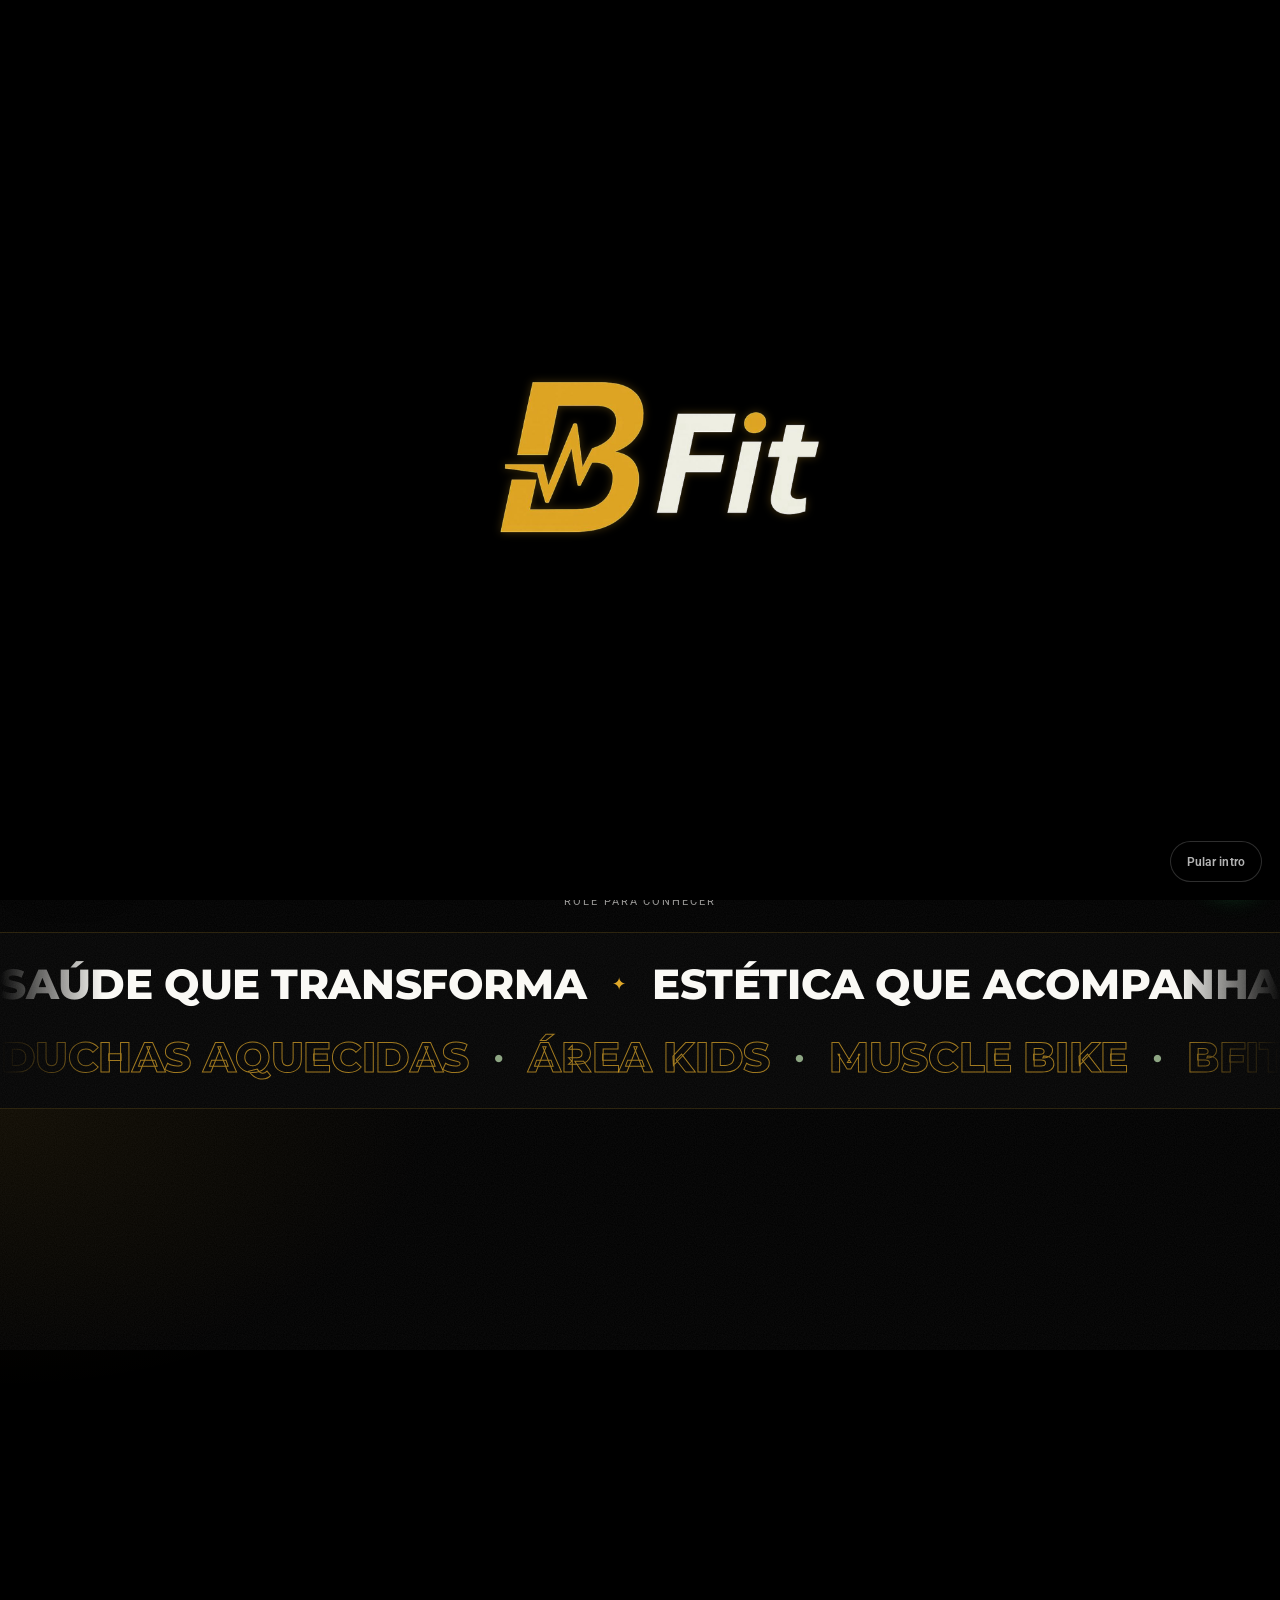
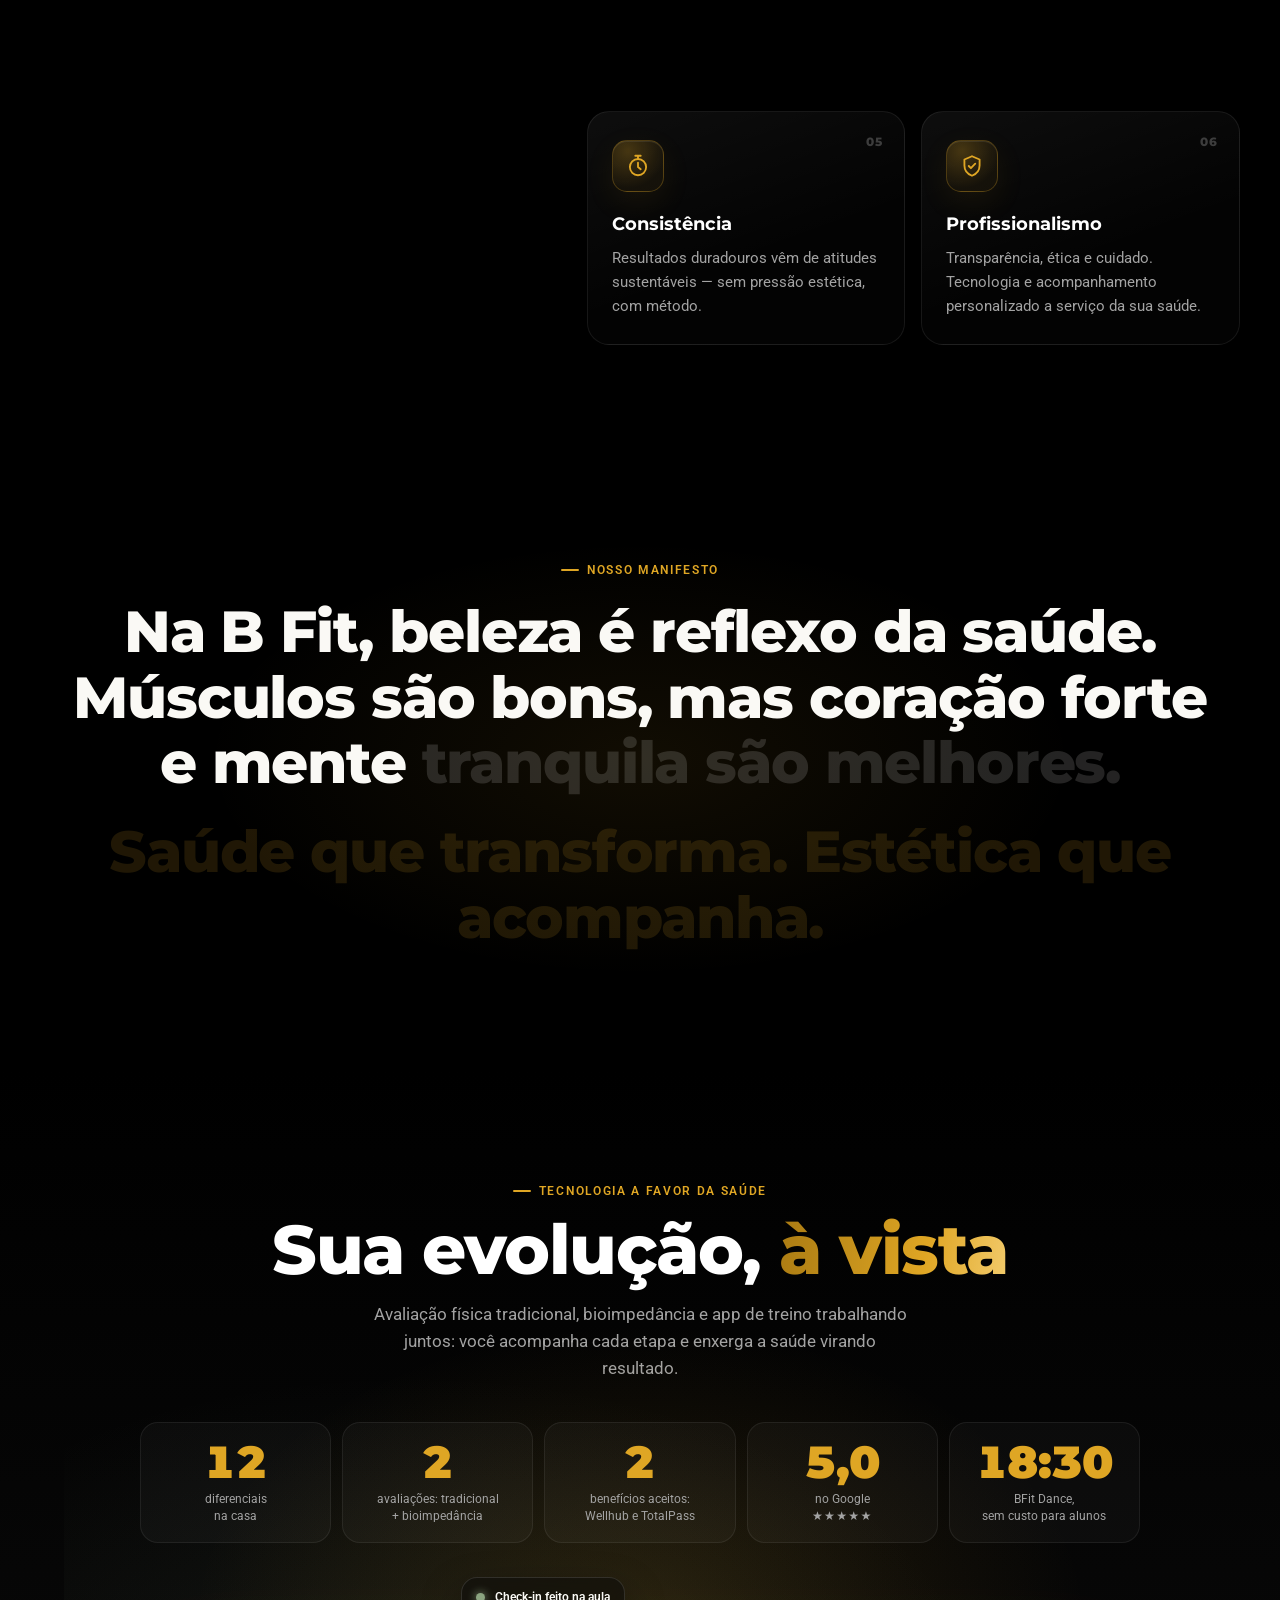
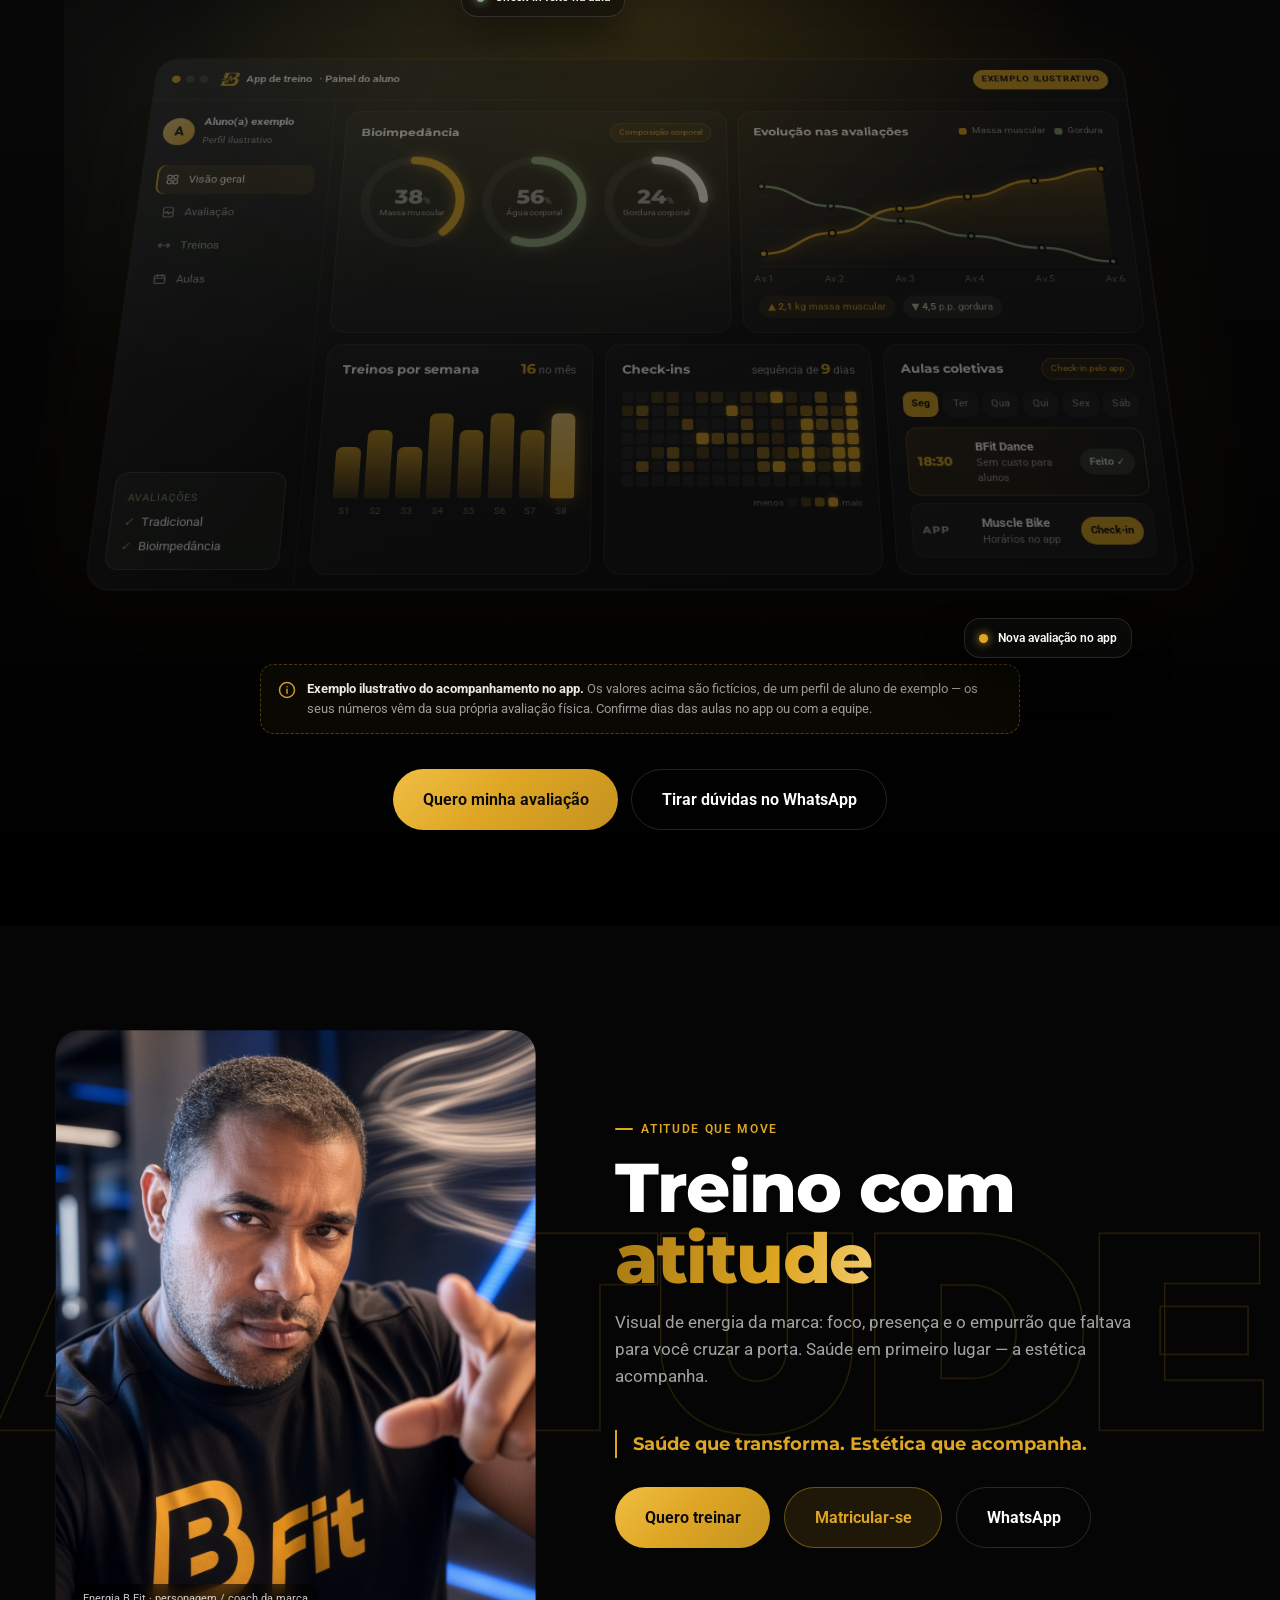
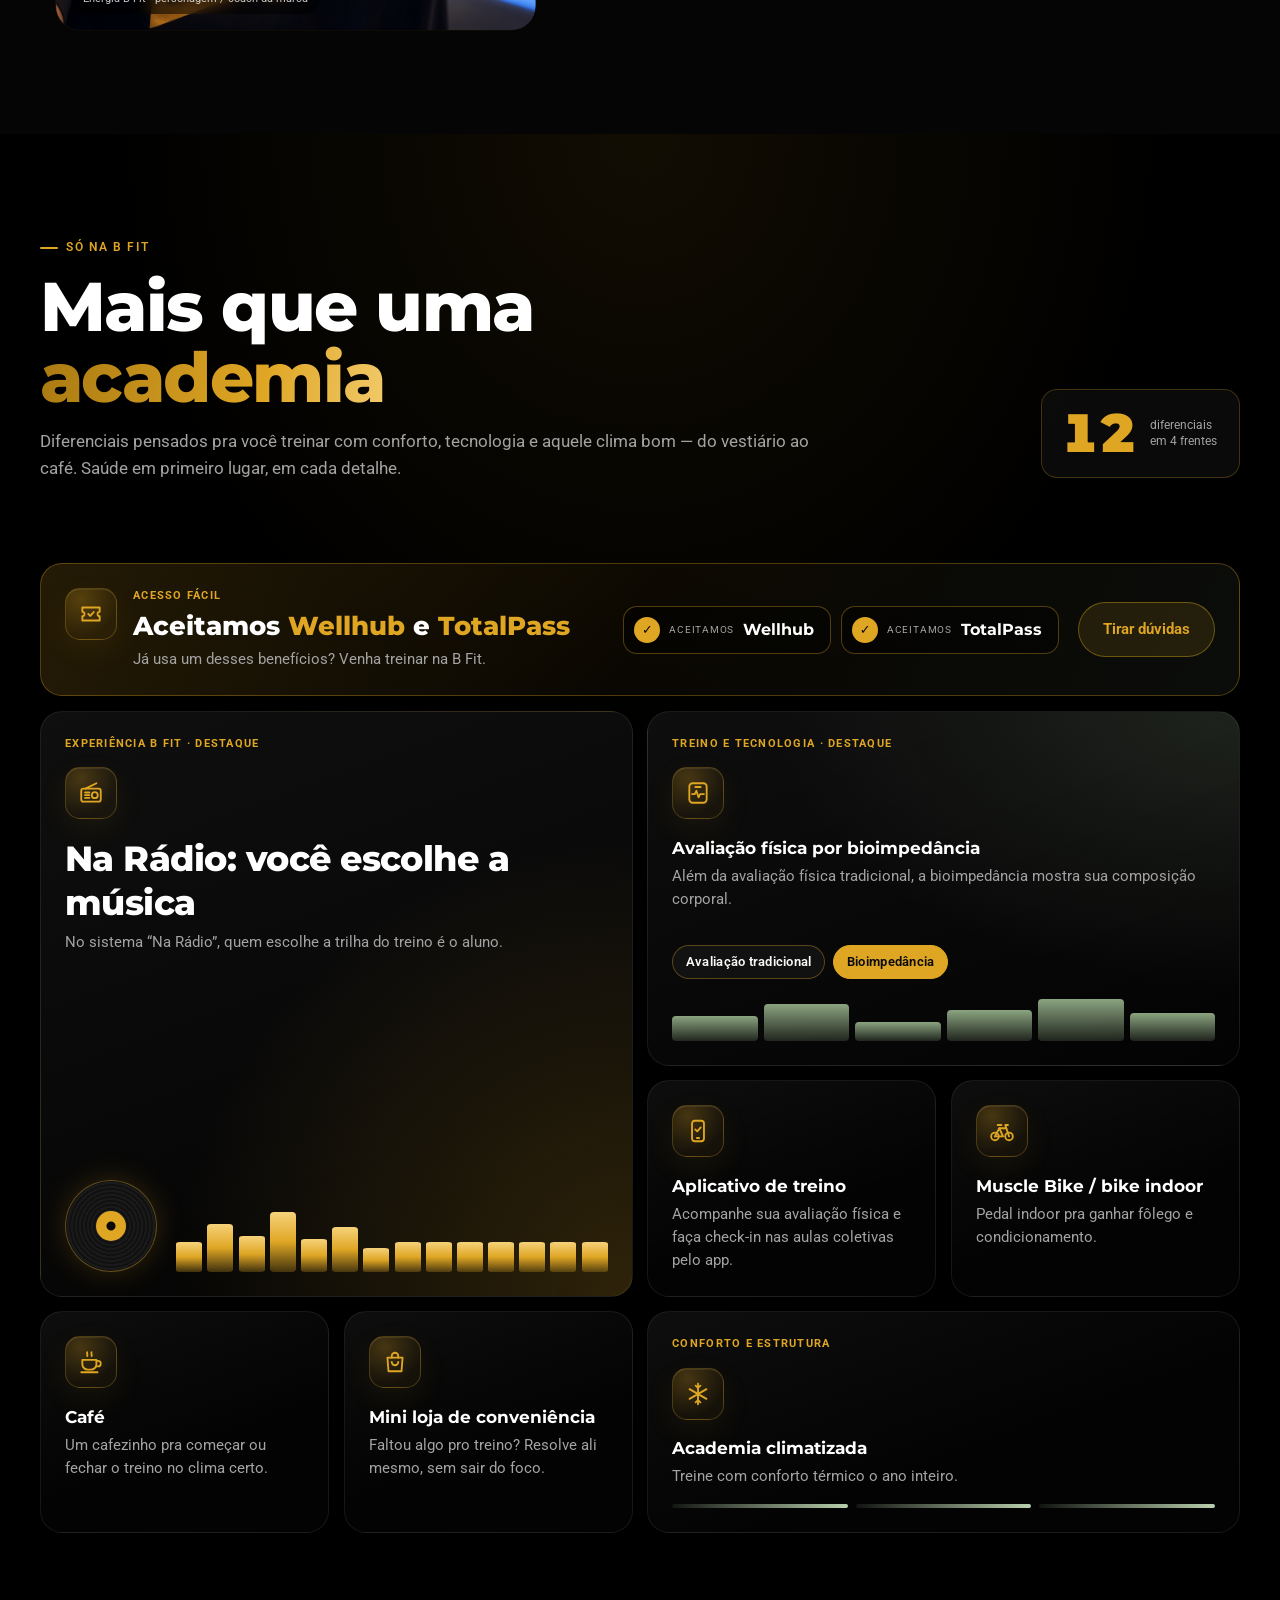
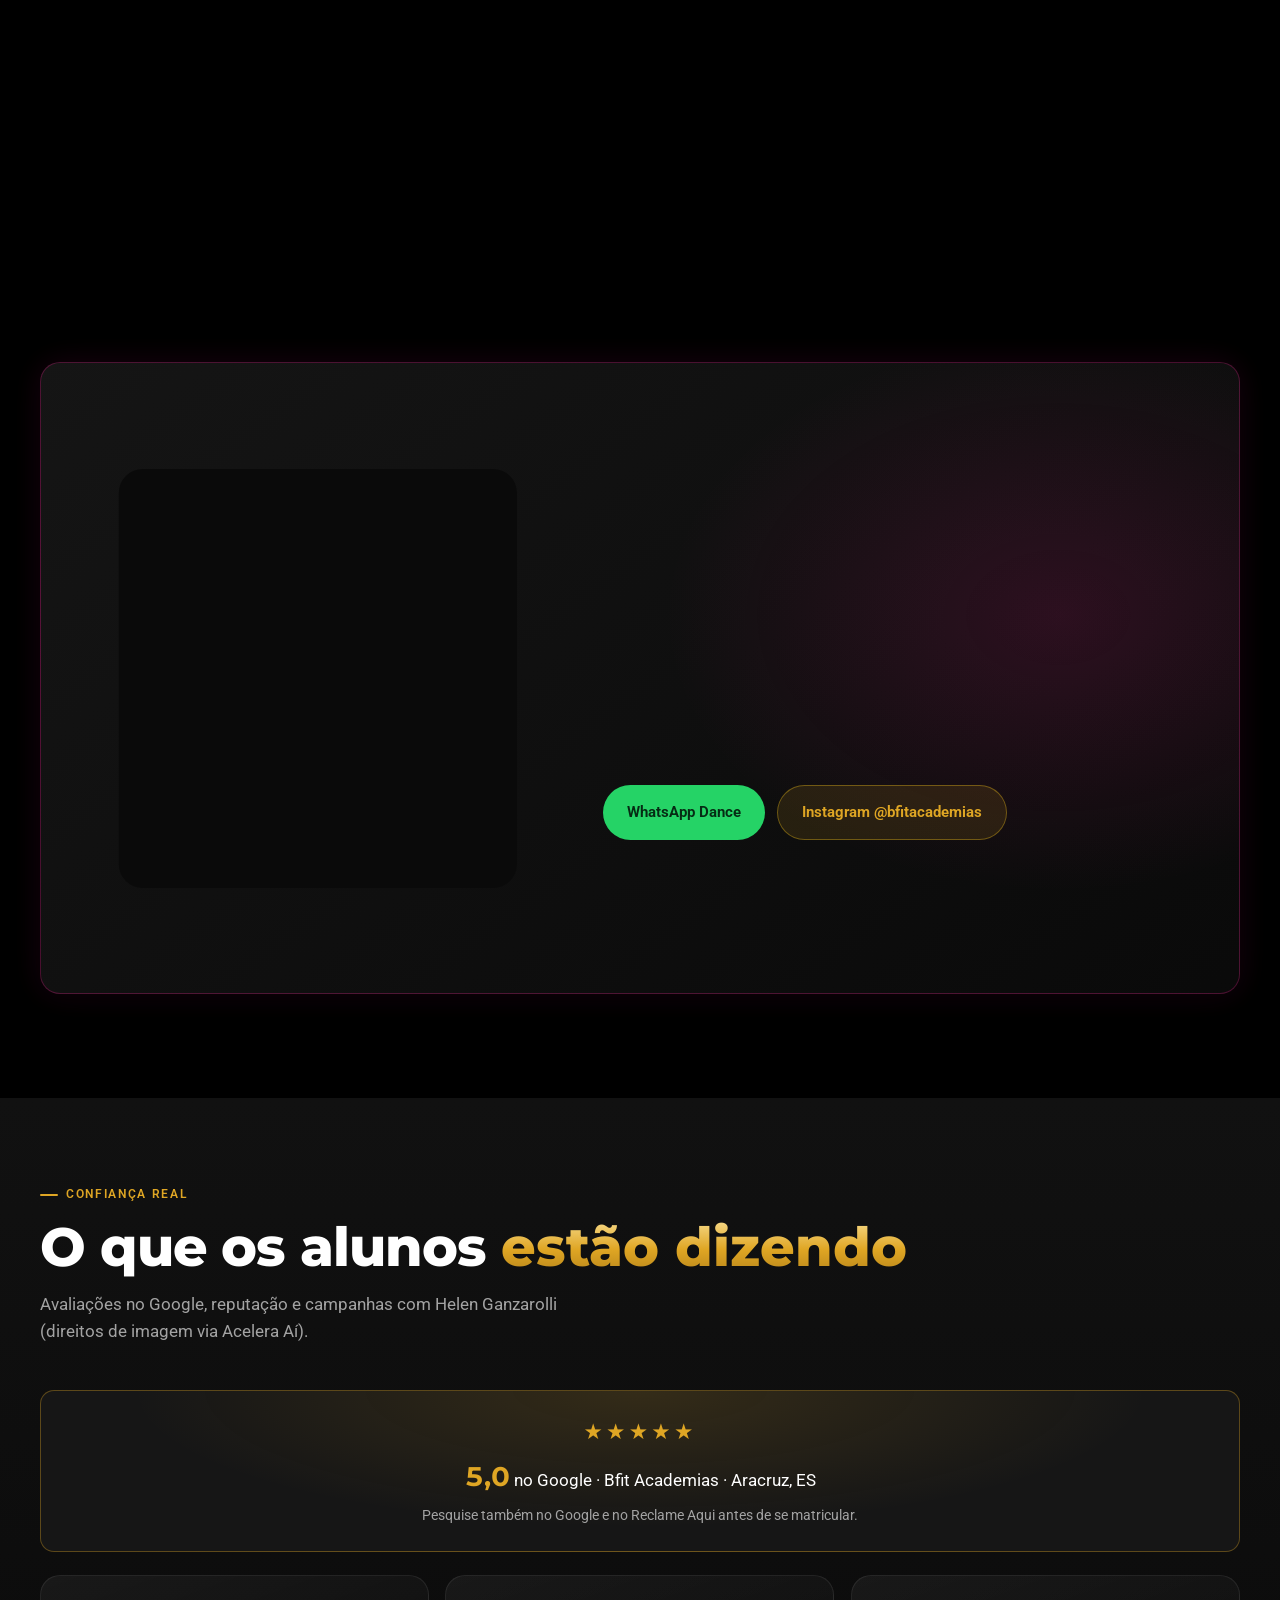
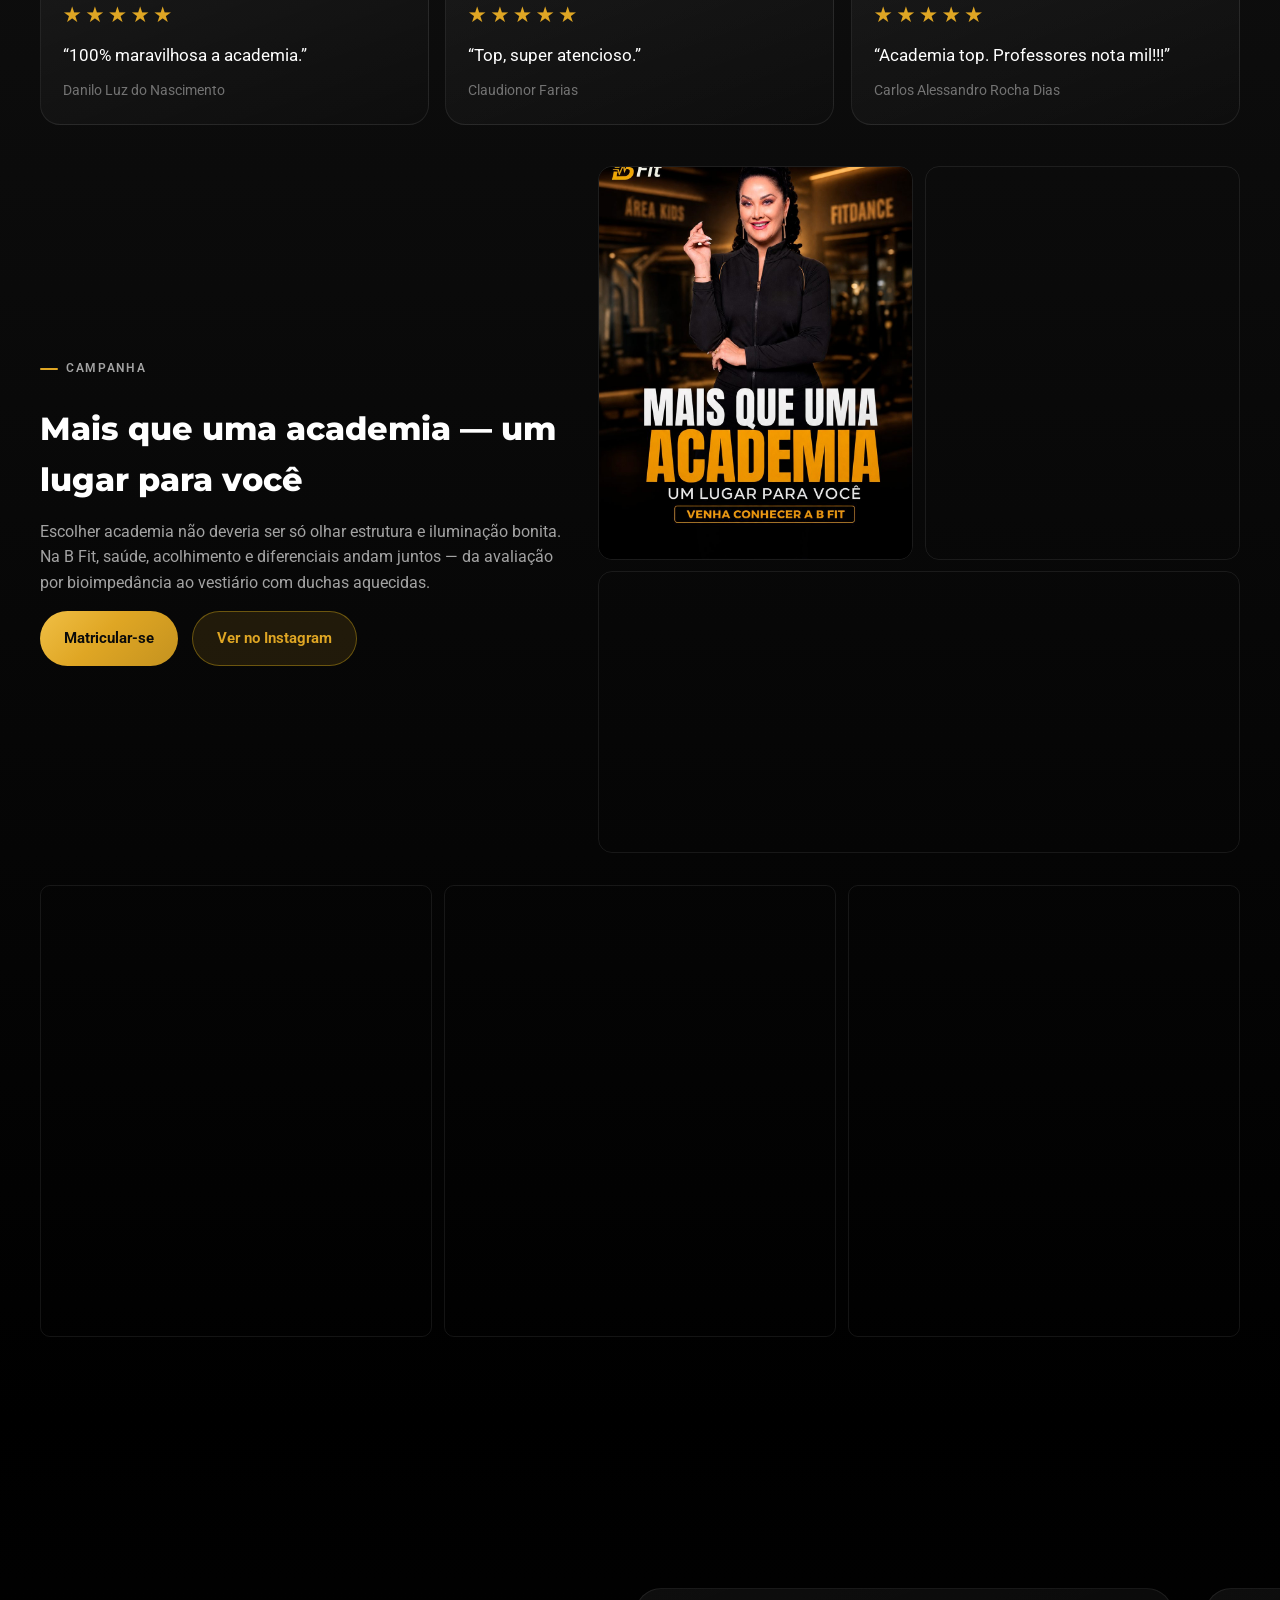
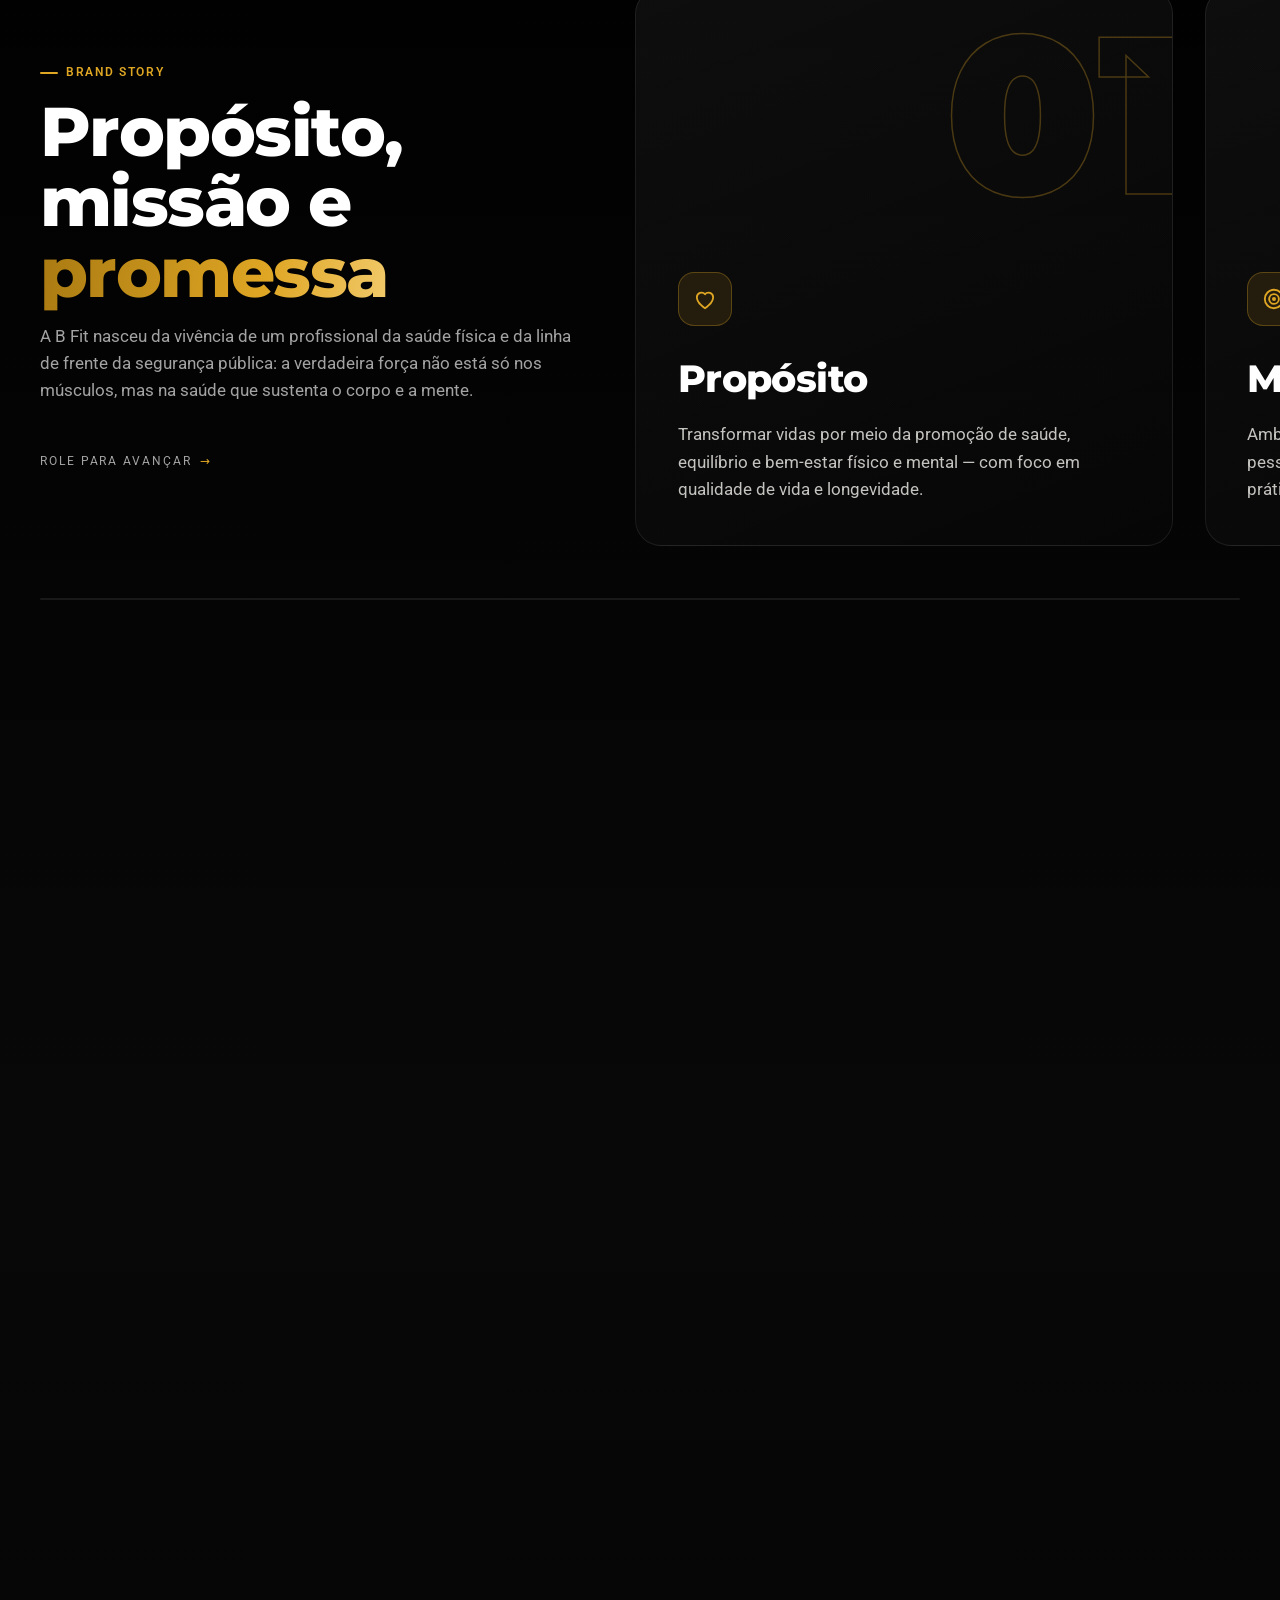
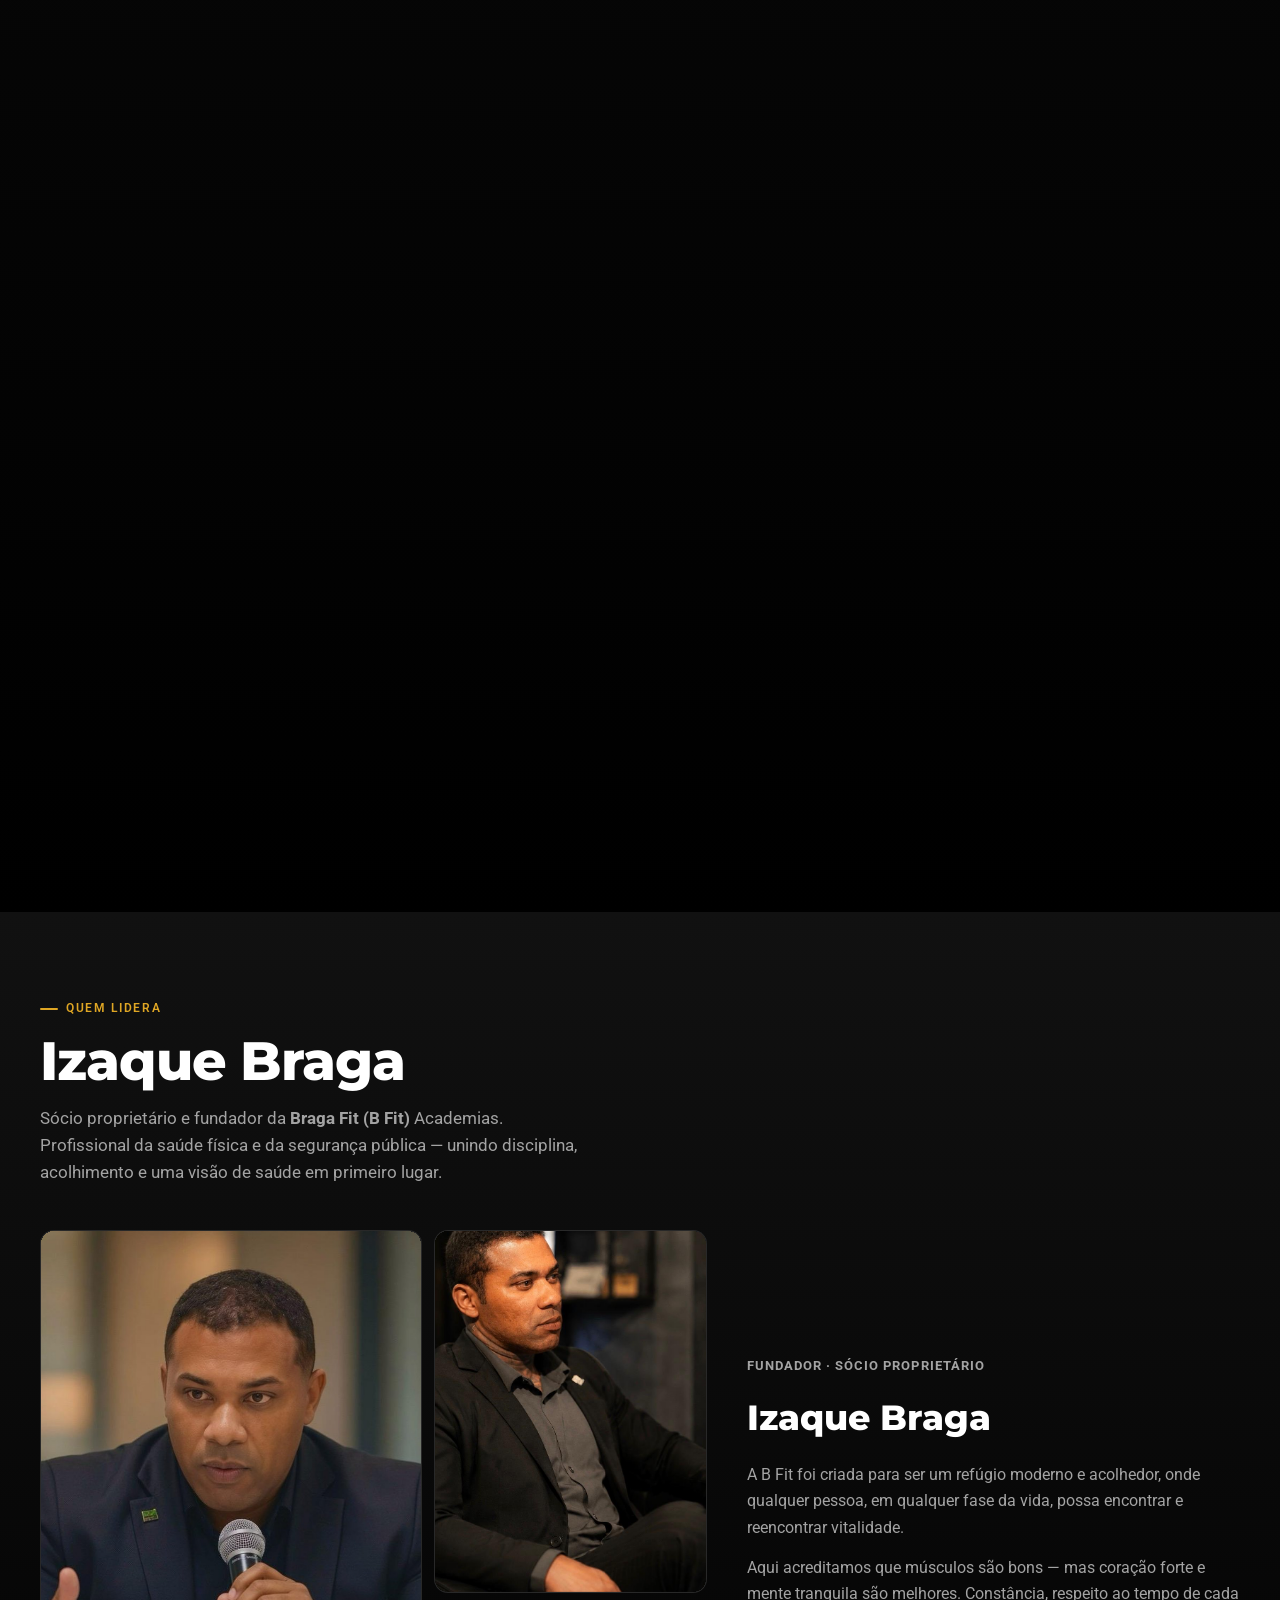
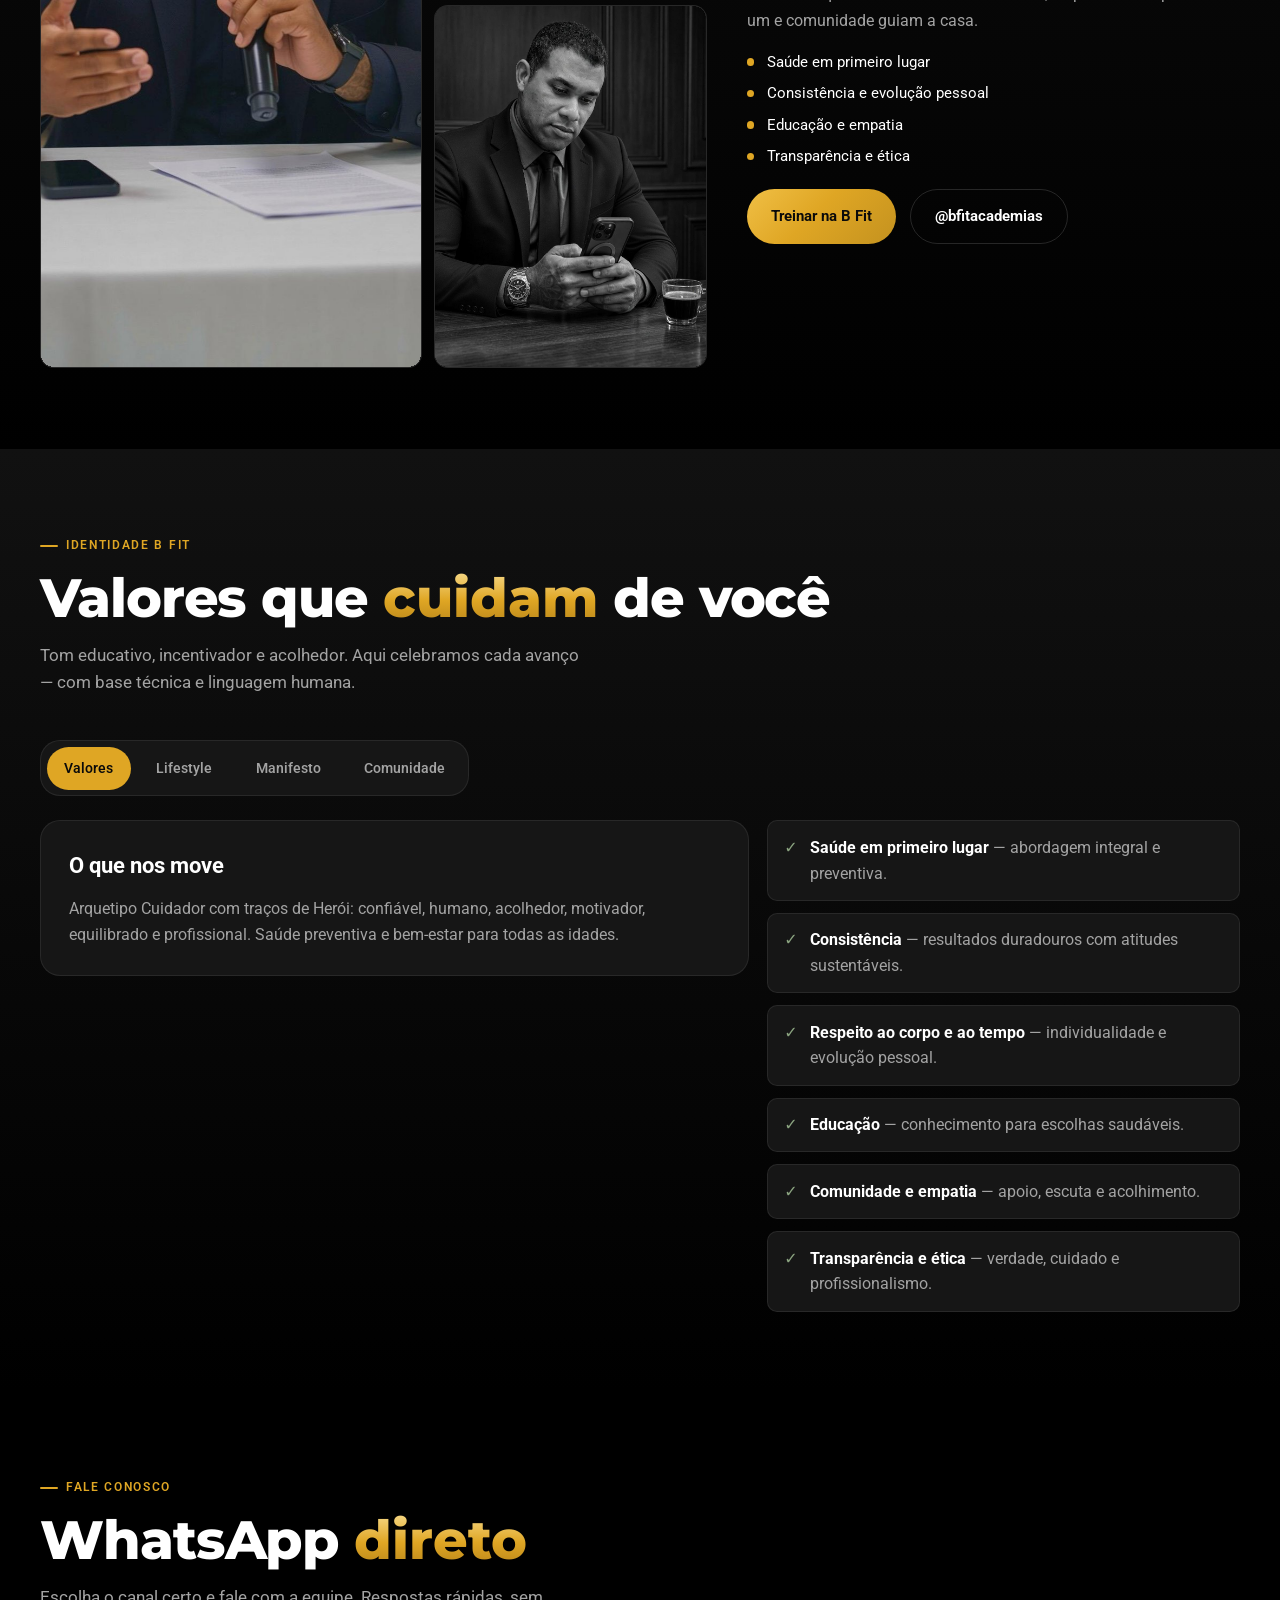
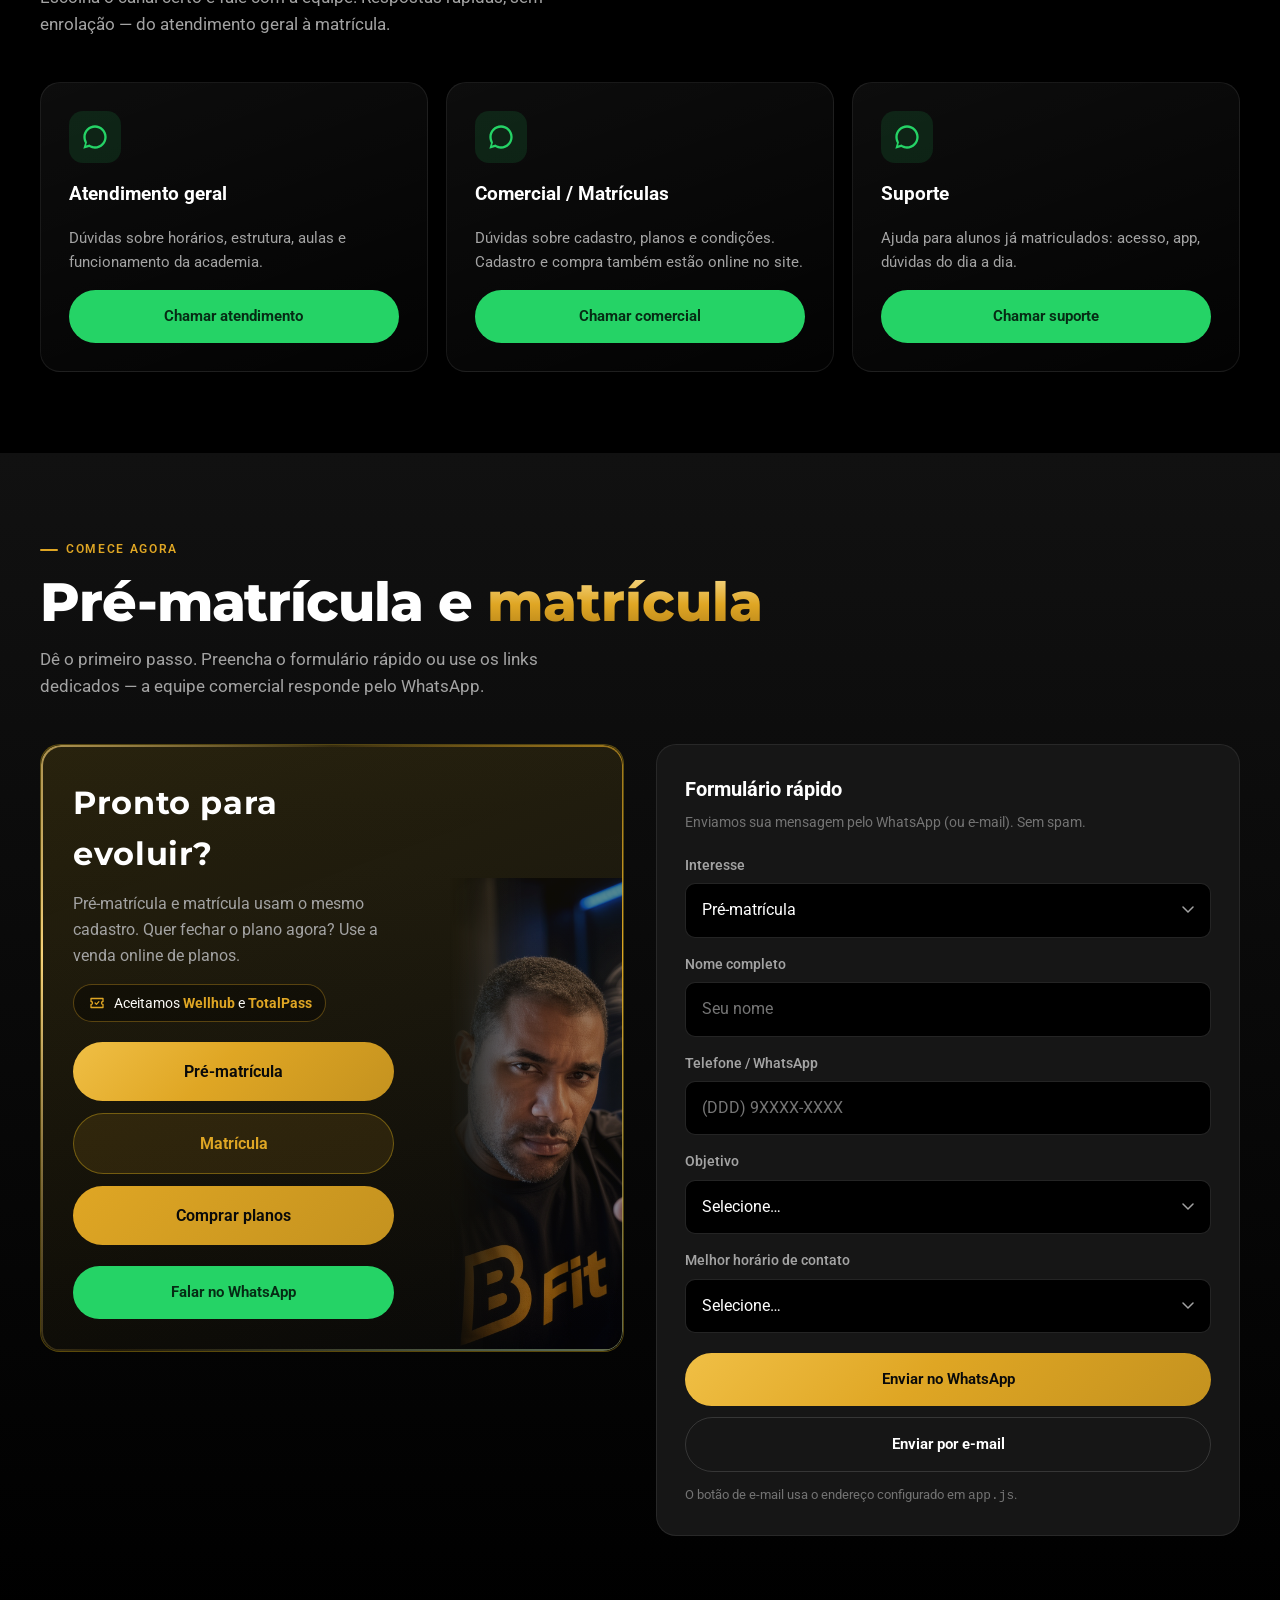
==== index.html @ e099036a "Landing B Fit v2" ====
<!DOCTYPE html>
<html lang="pt-BR" class="no-js">
<head>
  <meta charset="UTF-8" />
  <meta name="viewport" content="width=device-width, initial-scale=1, viewport-fit=cover" />
  <meta name="description" content="B Fit Academias — saúde em primeiro lugar. Academia climatizada, avaliação física por bioimpedância e app de treino. Aceitamos Wellhub e TotalPass. Matrículas abertas." />
  <meta name="theme-color" content="#000000" />
  <title>B Fit Academias | Saúde que transforma</title>

  <!-- Open Graph -->
  <meta property="og:title" content="B Fit Academias | Saúde que transforma" />
  <meta property="og:description" content="Mais saúde, mais vida, mais você. Um corpo bonito começa com um corpo saudável." />
  <meta property="og:type" content="website" />
  <meta property="og:locale" content="pt_BR" />

  <script>
    /* Progressive enhancement flags (runs before paint) */
    (function () {
      var d = document.documentElement;
      d.classList.remove("no-js");
      d.classList.add("js");
      var rm = window.matchMedia && window.matchMedia("(prefers-reduced-motion: reduce)").matches;
      if (!rm) d.classList.add("fx");
      /* Safety net: if scripts fail, never leave content hidden */
      setTimeout(function () {
        if (!window.__bfitReady) {
          d.classList.remove("fx");
          d.classList.add("fx-failsafe");
          var i = document.getElementById("bfit-intro");
          if (i) i.remove();
          document.body && document.body.classList.remove("has-intro");
        }
      }, 9000);
    })();
  </script>

  <link rel="preconnect" href="https://fonts.googleapis.com" />
  <link rel="preconnect" href="https://fonts.gstatic.com" crossorigin />
  <link href="https://fonts.googleapis.com/css2?family=Lato:wght@300;400&family=Montserrat:wght@500;600;700;800;900&family=Roboto:wght@400;500;700&display=swap" rel="stylesheet" />
  <link rel="icon" href="favicon.png" type="image/png" />
  <link rel="apple-touch-icon" href="apple-touch-icon.png" />
  <link rel="preload" as="image" href="img/hero-helen-portrait.webp" type="image/webp" />
  <link rel="stylesheet" href="styles.css" />
  <link rel="stylesheet" href="v2.css" />
</head>
<body class="has-intro">
  <!-- Logo intro animation (EKG reveal) -->
  <div class="intro" id="bfit-intro" aria-hidden="true">
    <div class="intro__vignette" aria-hidden="true"></div>
    <div class="intro__stage">
      <svg class="intro__mark" viewBox="-160 0 1444 1220" preserveAspectRatio="xMidYMid meet" role="img" aria-label="B Fit" style="overflow:visible">
        <defs>
          <linearGradient id="ekgGrad" x1="0%" y1="0%" x2="100%" y2="0%">
            <stop offset="0%" stop-color="#DFA624" stop-opacity="0"/>
            <stop offset="18%" stop-color="#fff6d0" stop-opacity="0.95"/>
            <stop offset="36%" stop-color="#DFA624"/>
            <stop offset="55%" stop-color="#ffffff"/>
            <stop offset="100%" stop-color="#ffffff" stop-opacity="0.2"/>
          </linearGradient>
          <filter id="ekgGlow" filterUnits="userSpaceOnUse" x="-200" y="400" width="1600" height="500">
            <feGaussianBlur stdDeviation="6" result="b"/>
            <feMerge>
              <feMergeNode in="b"/>
              <feMergeNode in="SourceGraphic"/>
            </feMerge>
          </filter>
          <linearGradient id="ekgFade" gradientUnits="userSpaceOnUse" x1="-160" y1="0" x2="180" y2="0">
            <stop offset="0%" stop-color="#fff" stop-opacity="0"/>
            <stop offset="55%" stop-color="#fff" stop-opacity="0"/>
            <stop offset="100%" stop-color="#fff" stop-opacity="1"/>
          </linearGradient>
          <mask id="ekgLeftFade" maskUnits="userSpaceOnUse" x="-200" y="0" width="1600" height="1220">
            <rect x="-200" y="0" width="1600" height="1220" fill="url(#ekgFade)"/>
          </mask>
          <filter id="wipeBlur" x="-20%" y="-20%" width="140%" height="140%">
            <feGaussianBlur stdDeviation="28"/>
          </filter>
          <linearGradient id="logoWipe" gradientUnits="userSpaceOnUse" x1="-320" y1="0" x2="1440" y2="0">
            <stop class="wipe-pre" offset="0%" stop-color="#fff" stop-opacity="0"/>
            <stop class="wipe-solid" offset="0%" stop-color="#fff" stop-opacity="1"/>
            <stop class="wipe-soft" offset="0%" stop-color="#fff" stop-opacity="0.4"/>
            <stop class="wipe-end" offset="0%" stop-color="#fff" stop-opacity="0"/>
            <stop offset="100%" stop-color="#fff" stop-opacity="0"/>
          </linearGradient>
          <mask id="logoMask" maskUnits="userSpaceOnUse" x="-80" y="-80" width="1284" height="1380">
            <rect x="-80" y="-80" width="1284" height="1380" fill="url(#logoWipe)" filter="url(#wipeBlur)"/>
          </mask>
        </defs>
        <image class="intro__logo intro__logo--ghost" href="logo.png" x="0" y="0" width="1124" height="1220" preserveAspectRatio="xMidYMid meet" />
        <image class="intro__logo intro__logo--lit" href="logo.png" x="0" y="0" width="1124" height="1220" preserveAspectRatio="xMidYMid meet" mask="url(#logoMask)" />
        <path class="intro__ekg-glow" mask="url(#ekgLeftFade)" d="M-120 661 L145 660 L235 666 L245 678 L255 691 L265 715 L273 744 L285 720 L295 697 L305 671 L315 648 L325 624 L335 600 L347 573 L355 573 L365 578 L375 640 L385 676 L395 656 L405 637 L415 625 L435 621 L469 619 L520 619 L1160 619" fill="none" stroke="#DFA624" stroke-width="26" stroke-linecap="round" stroke-linejoin="round" opacity="0.35" filter="url(#ekgGlow)"/>
        <path class="intro__ekg-path" mask="url(#ekgLeftFade)" d="M-120 661 L145 660 L235 666 L245 678 L255 691 L265 715 L273 744 L285 720 L295 697 L305 671 L315 648 L325 624 L335 600 L347 573 L355 573 L365 578 L375 640 L385 676 L395 656 L405 637 L415 625 L435 621 L469 619 L520 619 L1160 619" fill="none" stroke="url(#ekgGrad)" stroke-width="14" stroke-linecap="round" stroke-linejoin="round" filter="url(#ekgGlow)"/>
      </svg>
      <div class="intro__flare" aria-hidden="true">
        <span class="intro__flare-core"></span>
        <span class="intro__flare-bloom"></span>
      </div>
      <div class="intro__dot" aria-hidden="true"></div>
    </div>
    <button type="button" class="intro__skip" id="intro-skip">Pular intro</button>
  </div>

  <!-- ========== HEADER / NAV ========== -->
  <header class="site-header">
    <div class="container nav">
      <a href="#inicio" class="logo" aria-label="Academia BFIT — início">
        <img class="logo__img logo__img--alive" src="logo.png" width="140" height="56" alt="BFit Academias" decoding="async" />
      </a>

      <nav class="nav__links" aria-label="Principal">
        <a class="nav__link" href="#inicio">Início</a>
        <a class="nav__link" href="#vantagens">Vantagens</a>
        <a class="nav__link" href="#painel">Painel</a>
        <a class="nav__link" href="#diferenciais">Diferenciais</a>
        <a class="nav__link" href="#prova-social">Prova social</a>
        <a class="nav__link" href="#historia">História</a>
        <a class="nav__link" href="#fundador">Fundador</a>
        <a class="nav__link" href="#cultura">Cultura</a>
        <a class="nav__link" href="#whatsapp">WhatsApp</a>
        <a class="nav__link" href="#matricula">Matrícula</a>
        <a class="nav__link" href="#parcerias">Parcerias</a>
        <a class="nav__link" href="#clube">Clube</a>
      </nav>

      <a class="btn btn--primary nav__cta" data-magnetic href="#matricula">Matricule-se</a>

      <button
        class="nav-toggle"
        type="button"
        aria-controls="mobile-nav"
        aria-expanded="false"
        aria-label="Abrir menu"
      >
        <span class="nav-toggle__bars" aria-hidden="true">
          <span></span><span></span><span></span>
        </span>
      </button>
    </div>
    <div class="scroll-progress" aria-hidden="true"><i data-progress></i></div>
  </header>

  <div class="mobile-nav" id="mobile-nav">
    <nav class="mobile-nav__links" aria-label="Menu mobile">
      <a class="mobile-nav__link" href="#inicio">Início</a>
      <a class="mobile-nav__link" href="#vantagens">Vantagens</a>
      <a class="mobile-nav__link" href="#painel">Painel do aluno</a>
      <a class="mobile-nav__link" href="#diferenciais">Diferenciais</a>
      <a class="mobile-nav__link" href="#prova-social">Prova social</a>
      <a class="mobile-nav__link" href="#historia">História</a>
      <a class="mobile-nav__link" href="#fundador">Fundador</a>
      <a class="mobile-nav__link" href="#cultura">Cultura</a>
      <a class="mobile-nav__link" href="#whatsapp">WhatsApp</a>
      <a class="mobile-nav__link" href="#matricula">Matrícula</a>
      <a class="mobile-nav__link" href="#parcerias">Parcerias</a>
      <a class="mobile-nav__link" href="#clube">Clube de Vantagens</a>
    </nav>
    <div class="mobile-nav__actions">
      <a class="btn btn--primary btn--block" href="#matricula">Matricule-se agora</a>
      <!-- EDITME: data-wa numbers in app.js -->
      <a class="btn btn--wa btn--block" data-wa="geral" data-wa-text="Olá! Vim pelo site da Academia BFIT e quero mais informações.">Falar no WhatsApp</a>
    </div>
  </div>

  <!-- Section progress indicator (desktop) -->
  <nav class="sx" aria-label="Progresso das seções">
    <a href="#inicio" data-sx="inicio"><span>Início</span></a>
    <a href="#painel" data-sx="painel"><span>Painel</span></a>
    <a href="#diferenciais" data-sx="diferenciais"><span>Diferenciais</span></a>
    <a href="#prova-social" data-sx="prova-social"><span>Prova social</span></a>
    <a href="#historia" data-sx="historia"><span>História</span></a>
    <a href="#fundador" data-sx="fundador"><span>Fundador</span></a>
    <a href="#matricula" data-sx="matricula"><span>Matrícula</span></a>
    <a href="#faq" data-sx="faq"><span>Dúvidas</span></a>
  </nav>

  <!-- Custom cursor (desktop, pointer:fine only) -->
  <div class="cursor-glow" aria-hidden="true"></div>
  <div class="cursor-dot" aria-hidden="true"></div>
  <div class="grain" aria-hidden="true"></div>

  <main>
    <!-- ========== 1. INÍCIO / HERO (cinematic) ========== -->
    <section class="hx" id="inicio" aria-labelledby="hero-title">
      <div class="hx__bg" aria-hidden="true">
        <div class="hx__aurora hx__aurora--a" data-speed="0.25"></div>
        <div class="hx__aurora hx__aurora--b" data-speed="0.12"></div>
        <div class="hx__grid"></div>
        <canvas class="hx__ekg" data-hero-ekg></canvas>
        <div class="hx__vignette"></div>
      </div>

      <div class="container hx__inner">
        <div class="hx__copy">
          <div class="hx__badge" data-hx="1">
            <span class="hx__badge-dot" aria-hidden="true"></span>
            Saúde que transforma · Estética que acompanha
          </div>
          <h1 class="hx__title" id="hero-title" aria-label="Mais saúde. Mais vida. Mais você.">
            <span class="hx__line" data-split>Mais saúde.</span>
            <span class="hx__line" data-split>Mais vida.</span>
            <span class="hx__line hx__line--gold" data-split>Mais você.</span>
          </h1>
          <p class="hx__text" data-hx="2">
            Um corpo bonito começa com um corpo saudável. Ambiente acolhedor, moderno
            e profissional — saúde em primeiro lugar; a estética é consequência.
          </p>
          <div class="hx__ctas" data-hx="3">
            <a class="btn btn--primary btn--lg btn--shine" data-magnetic href="https://app.tecnofit.com.br/ng/customer-register/MjAwNjgz" target="_blank" rel="noopener noreferrer"><span>Matricular-se</span><svg class="btn__arrow" viewBox="0 0 24 24" aria-hidden="true"><path d="M5 12h14M13 6l6 6-6 6"/></svg></a>
            <a class="btn btn--outline-gold btn--lg" data-magnetic href="https://app.tecnofit.com.br/ng/online-sale/MjAwNjgz" target="_blank" rel="noopener noreferrer">Comprar planos</a>
            <div class="hx__ctas-sub">
              <a class="btn btn--ghost" data-magnetic data-wa="comercial" data-wa-text="Olá! Quero me matricular na Academia BFIT.">WhatsApp</a>
              <a class="btn btn--ghost" data-magnetic href="https://maps.app.goo.gl/1AKjBqYy1Pa4gNkj7?g_st=ic" target="_blank" rel="noopener noreferrer">Como chegar</a>
            </div>
          </div>
          <div class="hx__stats" role="list" data-hx="4">
            <div class="hx__stat" role="listitem"><strong>Saúde</strong><span>Em 1º lugar</span></div>
            <div class="hx__stat" role="listitem"><strong>Constância</strong><span>Resultados duráveis</span></div>
            <div class="hx__stat" role="listitem"><strong>Acolhida</strong><span>Todas as idades</span></div>
          </div>
        </div>

        <div class="hx__visual" data-hx="5">
          <svg class="hx__orbit" viewBox="0 0 500 500" aria-hidden="true">
            <defs><path id="orbitPath" d="M250,250 m-215,0 a215,215 0 1,1 430,0 a215,215 0 1,1 -430,0"/></defs>
            <text><textPath href="#orbitPath">SAÚDE QUE TRANSFORMA • ESTÉTICA QUE ACOMPANHA • SAÚDE QUE TRANSFORMA • ESTÉTICA QUE ACOMPANHA •</textPath></text>
          </svg>
          <div class="hx__frame" data-tilt-hero>
            <picture>
              <source srcset="img/hero-helen-portrait.webp" type="image/webp" />
              <img class="hx__photo" src="img/hero-helen-portrait.jpg" width="760" height="790" alt="Helen Ganzarolli, embaixadora da campanha B Fit, sorrindo na academia" fetchpriority="high" decoding="async" />
            </picture>
            <div class="hx__frame-shade" aria-hidden="true"></div>
            <p class="hx__credit">Campanha com Helen Ganzarolli · direitos via Acelera Aí</p>
          </div>
          <div class="hx__chip hx__chip--a" data-depth="1.4" aria-hidden="true">
            <span class="hx__chip-ico"><svg viewBox="0 0 24 24"><rect x="4" y="3" width="16" height="18" rx="3"/><path d="M6.5 13h2.5l1.5-3 2 6 1.5-3h3.5"/></svg></span>
            <span><b>Bioimpedância</b><small>+ avaliação tradicional</small></span>
          </div>
          <div class="hx__chip hx__chip--b" data-depth="0.9" aria-hidden="true">
            <span class="hx__chip-ico"><svg viewBox="0 0 24 24"><path d="M12 2.5v19M4.2 7.5l15.6 9M19.8 7.5l-15.6 9"/></svg></span>
            <span><b>Climatizada</b><small>conforto o ano todo</small></span>
          </div>
          <div class="hx__chip hx__chip--c" data-depth="1.8" aria-hidden="true">
            <span class="hx__chip-ico"><svg viewBox="0 0 24 24"><path d="M4 6h16v4a2 2 0 0 0 0 4v4H4v-4a2 2 0 0 0 0-4z"/><path d="M9.5 12l1.8 1.8 3.2-3.6"/></svg></span>
            <span><b>Wellhub · TotalPass</b><small>aceitos aqui</small></span>
          </div>
          <div class="hx__pulse" data-depth="1.1" aria-hidden="true">
            <svg viewBox="0 0 120 36"><path d="M0 20 H34 L40 26 L48 6 L56 32 L62 18 H120"/></svg>
            <span>Saúde em 1º lugar</span>
          </div>
        </div>
      </div>

      <a class="hx__cue" href="#marquee-anchor" aria-label="Rolar para conhecer">
        <span class="hx__cue-mouse" aria-hidden="true"><i></i></span>
        <span class="hx__cue-text">Role para conhecer</span>
      </a>
    </section>

    <!-- ========== MARQUEE ========== -->
    <div class="mq" id="marquee-anchor" aria-label="Valores e diferenciais B Fit">
      <div class="mq__row" data-mq="1">
        <div class="mq__track">
          <span>Saúde que transforma</span><i aria-hidden="true">✦</i><span>Estética que acompanha</span><i aria-hidden="true">✦</i><span>Bioimpedância</span><i aria-hidden="true">✦</i><span>App de treino</span><i aria-hidden="true">✦</i><span>Na Rádio</span><i aria-hidden="true">✦</i><span>Climatizada</span><i aria-hidden="true">✦</i><span>Wellhub &amp; TotalPass</span><i aria-hidden="true">✦</i>
        </div>
      </div>
      <div class="mq__row mq__row--alt" data-mq="-1" aria-hidden="true">
        <div class="mq__track">
          <span>Duchas aquecidas</span><i>●</i><span>Área kids</span><i>●</i><span>Muscle Bike</span><i>●</i><span>BFit Dance 18:30</span><i>●</i><span>Café</span><i>●</i><span>Mini loja</span><i>●</i><span>Kit higiene feminino</span><i>●</i>
        </div>
      </div>
    </div>

    <!-- ========== 2. VANTAGENS ========== -->
    <section class="section vx" id="vantagens" aria-labelledby="vantagens-title">
      <div class="container vx__grid">
        <div class="vx__head">
          <div class="vx__sticky">
            <p class="eyebrow" data-rv>Por que a B Fit</p>
            <h2 class="section-title xl-title" id="vantagens-title" data-rv>Saúde em <span class="gold-grad">primeiro</span> lugar</h2>
            <p class="section-lead" data-rv>
              Marca fitness com foco em qualidade de vida: estrutura moderna, acolhedora e
              profissional, com acompanhamento e um estilo de vida consciente.
            </p>
            <a class="btn btn--outline-gold" data-magnetic href="#painel" data-rv>Veja seu painel de evolução ↓</a>
          </div>
        </div>

        <div class="vx__cards" data-spotlight>
          <article class="vcard" data-rv data-tilt>
            <span class="vcard__num">01</span>
            <div class="vcard__icon" aria-hidden="true"><svg viewBox="0 0 24 24"><path d="M12 20.5s-7.5-4.6-7.5-10.2A4.3 4.3 0 0 1 12 7.6a4.3 4.3 0 0 1 7.5 2.7c0 5.6-7.5 10.2-7.5 10.2z"/><path d="M6.5 12.5h3l1.2-2.2 1.8 4 1.2-1.8h3.8"/></svg></div>
            <h3 class="vcard__title">Saúde integral</h3>
            <p class="vcard__text">Abordagem preventiva: corpo, mente e bem-estar. A estética acompanha escolhas saudáveis e consistentes.</p>
          </article>
          <article class="vcard" data-rv data-tilt>
            <span class="vcard__num">02</span>
            <div class="vcard__icon" aria-hidden="true"><svg viewBox="0 0 24 24"><path d="M3.5 11L12 4l8.5 7"/><path d="M5.5 9.5V20h13V9.5"/><path d="M12 17.5s-3-1.8-3-4a1.6 1.6 0 0 1 3-.9 1.6 1.6 0 0 1 3 .9c0 2.2-3 4-3 4z"/></svg></div>
            <h3 class="vcard__title">Ambiente acolhedor</h3>
            <p class="vcard__text">Espaço moderno e motivador para todas as idades — iniciantes, famílias e quem busca equilíbrio.</p>
          </article>
          <article class="vcard" data-rv data-tilt>
            <span class="vcard__num">03</span>
            <div class="vcard__icon" aria-hidden="true"><svg viewBox="0 0 24 24"><circle cx="8" cy="8" r="3"/><circle cx="16.5" cy="9" r="2.5"/><path d="M2.5 19.5a5.5 5.5 0 0 1 11 0"/><path d="M13.5 15.2a4.6 4.6 0 0 1 8 4.3"/></svg></div>
            <h3 class="vcard__title">Comunidade e empatia</h3>
            <p class="vcard__text">Apoio, escuta e acolhimento. Evolução com respeito ao tempo e ao corpo de cada um.</p>
          </article>
          <article class="vcard" data-rv data-tilt>
            <span class="vcard__num">04</span>
            <div class="vcard__icon" aria-hidden="true"><svg viewBox="0 0 24 24"><path d="M3 5.5h6a3 3 0 0 1 3 3v11a2.5 2.5 0 0 0-2.5-2.5H3z"/><path d="M21 5.5h-6a3 3 0 0 0-3 3v11a2.5 2.5 0 0 1 2.5-2.5H21z"/></svg></div>
            <h3 class="vcard__title">Educação</h3>
            <p class="vcard__text">Conhecimento que empodera escolhas: treino consciente, nutrição e autocuidado no dia a dia.</p>
          </article>
          <article class="vcard" data-rv data-tilt>
            <span class="vcard__num">05</span>
            <div class="vcard__icon" aria-hidden="true"><svg viewBox="0 0 24 24"><circle cx="12" cy="13" r="7.5"/><path d="M12 9v4l2.5 2"/><path d="M9.5 2.5h5M12 2.5v3"/></svg></div>
            <h3 class="vcard__title">Consistência</h3>
            <p class="vcard__text">Resultados duradouros vêm de atitudes sustentáveis — sem pressão estética, com método.</p>
          </article>
          <article class="vcard" data-rv data-tilt>
            <span class="vcard__num">06</span>
            <div class="vcard__icon" aria-hidden="true"><svg viewBox="0 0 24 24"><path d="M12 3l7 3v5.5c0 4.4-3 7.9-7 9.5-4-1.6-7-5.1-7-9.5V6z"/><path d="M9 12l2 2 4-4.2"/></svg></div>
            <h3 class="vcard__title">Profissionalismo</h3>
            <p class="vcard__text">Transparência, ética e cuidado. Tecnologia e acompanhamento personalizado a serviço da sua saúde.</p>
          </article>
        </div>
      </div>
    </section>

    <!-- ========== MANIFESTO (scroll-scrubbed words) ========== -->
    <section class="mf" aria-label="Manifesto B Fit">
      <div class="container">
        <p class="mf__eyebrow eyebrow">Nosso manifesto</p>
        <p class="mf__text" data-words>
          Na B Fit, beleza é reflexo da saúde. Músculos são bons, mas coração forte e mente tranquila são melhores.
          <em>Saúde que transforma. Estética que acompanha.</em>
        </p>
      </div>
    </section>

    <!-- ========== PAINEL / DASHBOARD ========== -->
    <section class="section px" id="painel" aria-labelledby="painel-title">
      <div class="px__glow" aria-hidden="true"></div>
      <div class="container">
        <div class="px__head">
          <p class="eyebrow" data-rv>Tecnologia a favor da saúde</p>
          <h2 class="section-title xl-title" id="painel-title" data-rv>Sua evolução, <span class="gold-grad">à&nbsp;vista</span></h2>
          <p class="section-lead" data-rv>
            Avaliação física tradicional, bioimpedância e app de treino trabalhando juntos:
            você acompanha cada etapa e enxerga a saúde virando resultado.
          </p>
        </div>

        <!-- Real facts (only things already true on the site) -->
        <ul class="facts" aria-label="B Fit em números">
          <li class="fact" data-rv><strong data-count="12">12</strong><span>diferenciais<br />na casa</span></li>
          <li class="fact" data-rv><strong data-count="2">2</strong><span>avaliações: tradicional<br />+ bioimpedância</span></li>
          <li class="fact" data-rv><strong data-count="2">2</strong><span>benefícios aceitos:<br />Wellhub e TotalPass</span></li>
          <li class="fact" data-rv><strong data-count="5" data-decimals="1">5,0</strong><span>no Google<br /><span class="fact__stars" aria-label="5 estrelas">★★★★★</span></span></li>
          <li class="fact" data-rv><strong data-count-time="18:30">18:30</strong><span>BFit Dance,<br />sem custo para alunos</span></li>
        </ul>

        <div class="dash-stage" data-dash-stage>
          <div class="dash-float dash-float--a" data-depth="1.6" aria-hidden="true"><span class="dot dot--ok"></span>Check-in feito na aula</div>
          <div class="dash-float dash-float--b" data-depth="1.1" aria-hidden="true"><span class="dot"></span>Nova avaliação no app</div>

          <div class="dash" data-dash role="img" aria-label="Exemplo ilustrativo do painel do aluno no app de treino: composição corporal, evolução nas avaliações, treinos por semana, check-ins e aulas coletivas.">
            <div class="dash__bar" aria-hidden="true">
              <span class="dash__dots"><i></i><i></i><i></i></span>
              <span class="dash__app"><img src="img/logo-b-crop.png" alt="" width="48" height="40" /> App de treino<span class="hide-sm"> · Painel do aluno</span></span>
              <span class="dash__tag">Exemplo ilustrativo</span>
            </div>

            <div class="dash__body" aria-hidden="true">
              <aside class="dash__side">
                <div class="dash__user"><span class="dash__avatar">A</span><div><b>Aluno(a) exemplo</b><small>Perfil ilustrativo</small></div></div>
                <nav class="dash__nav">
                  <span class="is-on"><svg viewBox="0 0 24 24"><rect x="3.5" y="3.5" width="7" height="7" rx="1.5"/><rect x="13.5" y="3.5" width="7" height="7" rx="1.5"/><rect x="3.5" y="13.5" width="7" height="7" rx="1.5"/><rect x="13.5" y="13.5" width="7" height="7" rx="1.5"/></svg>Visão geral</span>
                  <span><svg viewBox="0 0 24 24"><rect x="4" y="3" width="16" height="18" rx="3"/><path d="M6.5 13h2.5l1.5-3 2 6 1.5-3h3.5"/></svg>Avaliação</span>
                  <span><svg viewBox="0 0 24 24"><path d="M6 8v8M18 8v8M3.5 10v4M20.5 10v4M6 12h12"/></svg>Treinos</span>
                  <span><svg viewBox="0 0 24 24"><rect x="3.5" y="5" width="17" height="15" rx="2"/><path d="M3.5 10h17M8 3v4M16 3v4"/></svg>Aulas</span>
                </nav>
                <div class="dash__side-card">
                  <small>Avaliações</small>
                  <p><i class="ok">✓</i> Tradicional</p>
                  <p><i class="ok">✓</i> Bioimpedância</p>
                </div>
              </aside>

              <div class="dash__grid">
                <!-- Bioimpedância rings -->
                <article class="w w--rings">
                  <header class="w__head"><h4>Bioimpedância</h4><span class="w__chip">Composição corporal</span></header>
                  <div class="rings">
                    <figure class="ring" style="--p:0.38;--c:#DFA624">
                      <svg viewBox="0 0 100 100"><circle class="ring__track" cx="50" cy="50" r="42"/><circle class="ring__val" cx="50" cy="50" r="42"/></svg>
                      <figcaption><span class="ring__num"><strong data-count="38">38</strong><small>%</small></span><span>Massa muscular</span></figcaption>
                    </figure>
                    <figure class="ring" style="--p:0.56;--c:#8BA480">
                      <svg viewBox="0 0 100 100"><circle class="ring__track" cx="50" cy="50" r="42"/><circle class="ring__val" cx="50" cy="50" r="42"/></svg>
                      <figcaption><span class="ring__num"><strong data-count="56">56</strong><small>%</small></span><span>Água corporal</span></figcaption>
                    </figure>
                    <figure class="ring" style="--p:0.24;--c:#FAF9F5">
                      <svg viewBox="0 0 100 100"><circle class="ring__track" cx="50" cy="50" r="42"/><circle class="ring__val" cx="50" cy="50" r="42"/></svg>
                      <figcaption><span class="ring__num"><strong data-count="24">24</strong><small>%</small></span><span>Gordura corporal</span></figcaption>
                    </figure>
                  </div>
                </article>

                <!-- Line chart -->
                <article class="w w--line">
                  <header class="w__head"><h4>Evolução nas avaliações</h4>
                    <span class="legend"><i style="--c:#DFA624"></i>Massa muscular <i style="--c:#8BA480"></i>Gordura</span>
                  </header>
                  <div class="linechart" data-linechart
                       data-a="27.8,28.3,28.9,29.2,29.6,29.9"
                       data-b="28.6,27.4,26.5,25.6,24.9,24.1"></div>
                  <div class="deltas">
                    <span class="delta delta--up">▲ <b data-count="2.1" data-decimals="1">2,1</b> kg massa muscular</span>
                    <span class="delta delta--down">▼ <b data-count="4.5" data-decimals="1">4,5</b> p.p. gordura</span>
                  </div>
                </article>

                <!-- Bars -->
                <article class="w w--bars">
                  <header class="w__head"><h4>Treinos por semana</h4><span class="w__kpi"><b data-count="16">16</b> no mês</span></header>
                  <div class="bars" style="--max:6">
                    <span style="--v:3"></span><span style="--v:4"></span><span style="--v:3"></span><span style="--v:5"></span>
                    <span style="--v:4"></span><span style="--v:5"></span><span style="--v:4"></span><span class="is-now" style="--v:5"></span>
                  </div>
                  <div class="bars__x"><span>S1</span><span>S2</span><span>S3</span><span>S4</span><span>S5</span><span>S6</span><span>S7</span><span>S8</span></div>
                </article>

                <!-- Heatmap -->
                <article class="w w--heat">
                  <header class="w__head"><h4>Check-ins</h4><span class="w__kpi">sequência de <b data-count="9">9</b> dias</span></header>
                  <div class="heat" data-heatmap></div>
                  <div class="heat__legend"><span>menos</span><i class="l0"></i><i class="l1"></i><i class="l2"></i><i class="l3"></i><span>mais</span></div>
                </article>

                <!-- Classes widget -->
                <article class="w w--classes">
                  <header class="w__head"><h4>Aulas coletivas</h4><span class="w__chip">Check-in pelo app</span></header>
                  <div class="days" data-days><span>Seg</span><span>Ter</span><span>Qua</span><span>Qui</span><span>Sex</span><span>Sáb</span></div>
                  <ul class="classes">
                    <li class="cls cls--dance">
                      <span class="cls__time">18:30</span>
                      <span class="cls__info"><b>BFit Dance</b><small>Sem custo para alunos</small></span>
                      <span class="cls__btn" data-checkin>Check-in</span>
                    </li>
                    <li class="cls">
                      <span class="cls__time cls__time--muted">app</span>
                      <span class="cls__info"><b>Muscle Bike</b><small>Horários no app</small></span>
                      <span class="cls__btn" data-checkin>Check-in</span>
                    </li>
                  </ul>
                </article>
              </div>
            </div>
          </div>
        </div>

        <p class="dash-note"><svg viewBox="0 0 24 24" aria-hidden="true"><circle cx="12" cy="12" r="9"/><path d="M12 11v5M12 8h.01"/></svg>
          <span><strong>Exemplo ilustrativo do acompanhamento no app.</strong> Os valores acima são fictícios, de um perfil de aluno de exemplo — os seus números vêm da sua própria avaliação física. Confirme dias das aulas no app ou com a equipe.</span>
        </p>

        <div class="px__ctas">
          <a class="btn btn--primary btn--lg btn--shine" data-magnetic href="https://app.tecnofit.com.br/ng/customer-register/MjAwNjgz" target="_blank" rel="noopener noreferrer">Quero minha avaliação</a>
          <a class="btn btn--ghost btn--lg" data-magnetic data-wa="comercial" data-wa-text="Olá! Quero saber sobre a avaliação física com bioimpedância na B Fit.">Tirar dúvidas no WhatsApp</a>
        </div>
      </div>
    </section>

    <!-- ========== ENERGIA / PERSONAGEM B FIT ========== -->
    <section class="section ex" id="energia" aria-labelledby="energia-title">
      <div class="ex__word" aria-hidden="true" data-drift><span>ATITUDE</span><span>ATITUDE</span></div>
      <div class="container ex__grid">
        <figure class="ex__frame" data-rv="clip">
          <div class="ex__img" data-parallax-img>
            <img src="img/char-treino.jpg" alt="Personagem coach da marca B Fit em camisa preta apontando para a câmera" width="1248" height="1584" loading="lazy" decoding="async" />
          </div>
          <figcaption class="ex__caption">Energia B Fit · personagem / coach da marca</figcaption>
        </figure>
        <div class="ex__copy">
          <p class="eyebrow" data-rv>Atitude que move</p>
          <h2 class="section-title xl-title" id="energia-title" data-rv>Treino com <span class="gold-grad">atitude</span></h2>
          <p class="section-lead" data-rv>
            Visual de energia da marca: foco, presença e o empurrão que faltava
            para você cruzar a porta. Saúde em primeiro lugar — a estética acompanha.
          </p>
          <p class="ex__tagline" data-rv>Saúde que transforma. Estética que acompanha.</p>
          <div class="btn-row" data-rv>
            <a class="btn btn--primary btn--lg" data-magnetic href="#matricula">Quero treinar</a>
            <a class="btn btn--outline-gold btn--lg" data-magnetic href="https://app.tecnofit.com.br/ng/customer-register/MjAwNjgz" target="_blank" rel="noopener noreferrer">Matricular-se</a>
            <a class="btn btn--ghost btn--lg" data-magnetic data-wa="comercial" data-wa-text="Olá! Quero treinar na Academia BFIT.">WhatsApp</a>
          </div>
        </div>
      </div>
    </section>

    <!-- ========== DIFERENCIAIS (bento) ========== -->
    <section class="section section--ambient dx" id="diferenciais" aria-labelledby="diferenciais-title">
      <canvas class="fx-dust" data-fx-dust aria-hidden="true"></canvas>
      <div class="container">
        <div class="dx__head">
          <p class="eyebrow" data-rv>Só na B Fit</p>
          <h2 class="section-title xl-title" id="diferenciais-title" data-rv>Mais que uma <span class="gold-grad">academia</span></h2>
          <p class="section-lead" data-rv>
            Diferenciais pensados pra você treinar com conforto, tecnologia e aquele
            clima bom — do vestiário ao café. Saúde em primeiro lugar, em cada detalhe.
          </p>
          <div class="dx__count" data-rv aria-hidden="true"><b data-count="12">12</b><span>diferenciais<br />em 4 frentes</span></div>
        </div>

        <div class="bento" data-spotlight>
          <!-- Acesso: Wellhub + TotalPass -->
          <article class="tile tile--access" data-rv data-group="Acesso fácil" aria-labelledby="diff-access-title">
            <div class="tile__access-copy">
              <div class="tile__icon" aria-hidden="true"><svg viewBox="0 0 24 24"><path d="M4 6h16v4a2 2 0 0 0 0 4v4H4v-4a2 2 0 0 0 0-4z"/><path d="M9.5 12l1.8 1.8 3.2-3.6"/></svg></div>
              <div>
                <p class="tile__tag">Acesso fácil</p>
                <h3 class="tile__title" id="diff-access-title">Aceitamos <span class="gold">Wellhub</span> e <span class="gold">TotalPass</span></h3>
                <p class="tile__text">Já usa um desses benefícios? Venha treinar na B Fit.</p>
              </div>
            </div>
            <ul class="tile__passes" aria-label="Benefícios aceitos">
              <li class="pass"><span class="pass__check" aria-hidden="true">✓</span><small>Aceitamos</small><strong>Wellhub</strong></li>
              <li class="pass"><span class="pass__check" aria-hidden="true">✓</span><small>Aceitamos</small><strong>TotalPass</strong></li>
            </ul>
            <a class="btn btn--outline-gold" data-magnetic data-wa="comercial" data-wa-text="Olá! Tenho Wellhub/TotalPass e quero treinar na B Fit.">Tirar dúvidas</a>
          </article>

          <!-- Na Rádio -->
          <article class="tile tile--radio" data-rv data-tilt>
            <p class="tile__tag">Experiência B Fit · Destaque</p>
            <div class="tile__icon" aria-hidden="true"><svg viewBox="0 0 24 24"><rect x="3" y="8" width="18" height="12" rx="2"/><path d="M7 8l10-5"/><circle cx="15.5" cy="14" r="2.75"/><path d="M6.5 11.5h4M6.5 14h4M6.5 16.5h4"/></svg></div>
            <h3 class="tile__title tile__title--xl">Na Rádio: você escolhe a música</h3>
            <p class="tile__text">No sistema “Na Rádio”, quem escolhe a trilha do treino é o aluno.</p>
            <div class="radio-viz" aria-hidden="true">
              <div class="radio-viz__disc"><span></span></div>
              <div class="eq eq--big"><span></span><span></span><span></span><span></span><span></span><span></span><span></span><span></span><span></span><span></span><span></span><span></span><span></span><span></span></div>
            </div>
          </article>

          <!-- Bioimpedância -->
          <article class="tile tile--bio" data-rv data-tilt>
            <p class="tile__tag">Treino e tecnologia · Destaque</p>
            <div class="tile__icon" aria-hidden="true"><svg viewBox="0 0 24 24"><rect x="4" y="3" width="16" height="18" rx="3"/><path d="M9.5 6.5h5"/><path d="M6.5 13h2.5l1.5-3 2 6 1.5-3h3.5"/></svg></div>
            <h3 class="tile__title">Avaliação física por bioimpedância</h3>
            <p class="tile__text">Além da avaliação física tradicional, a bioimpedância mostra sua composição corporal.</p>
            <ul class="diff-chips" aria-label="Tipos de avaliação"><li>Avaliação tradicional</li><li>Bioimpedância</li></ul>
            <div class="bio-viz" aria-hidden="true"><span style="--h:.55"></span><span style="--h:.8"></span><span style="--h:.42"></span><span style="--h:.68"></span><span style="--h:.9"></span><span style="--h:.6"></span></div>
          </article>

          <!-- App -->
          <article class="tile tile--app" data-rv data-tilt>
            <div class="tile__icon" aria-hidden="true"><svg viewBox="0 0 24 24"><rect x="6.5" y="2.5" width="11" height="19" rx="2.5"/><path d="M11 18.5h2"/><path d="M9.5 10.5l1.8 1.8 3.2-3.6"/></svg></div>
            <h3 class="tile__title">Aplicativo de treino</h3>
            <p class="tile__text">Acompanhe sua avaliação física e faça check-in nas aulas coletivas pelo app.</p>
          </article>

          <!-- Muscle Bike -->
          <article class="tile tile--bike" data-rv data-tilt>
            <div class="tile__icon tile__icon--spin" aria-hidden="true"><svg viewBox="0 0 24 24"><circle cx="5.5" cy="17" r="3.5"/><circle cx="18.5" cy="17" r="3.5"/><path d="M5.5 17l4-7.5h6.5l2.5 7.5"/><path d="M9.5 9.5l3.5 7.5H5.5"/><path d="M8 6.5h3.5M16 9.5l-1-3h2.5"/></svg></div>
            <h3 class="tile__title">Muscle Bike / bike indoor</h3>
            <p class="tile__text">Pedal indoor pra ganhar fôlego e condicionamento.</p>
          </article>

          <!-- Café -->
          <article class="tile tile--cafe" data-rv data-tilt>
            <div class="tile__icon tile__icon--steam" aria-hidden="true"><svg viewBox="0 0 24 24"><path d="M4 10h13v4a5 5 0 0 1-5 5H9a5 5 0 0 1-5-5z"/><path d="M17 11h1.5a2.5 2.5 0 0 1 0 5H17"/><path class="steam" d="M8.5 3c-.8 1 .8 2 0 3.5M12.5 3c-.8 1 .8 2 0 3.5"/><path d="M3 21.5h15"/></svg></div>
            <h3 class="tile__title">Café</h3>
            <p class="tile__text">Um cafezinho pra começar ou fechar o treino no clima certo.</p>
          </article>

          <!-- Mini loja -->
          <article class="tile tile--shop" data-rv data-tilt>
            <div class="tile__icon" aria-hidden="true"><svg viewBox="0 0 24 24"><path d="M5 8h14l-1 12.5H6z"/><path d="M9 8V6.5a3 3 0 0 1 6 0V8"/><path d="M9 12a3 3 0 0 0 6 0"/></svg></div>
            <h3 class="tile__title">Mini loja de conveniência</h3>
            <p class="tile__text">Faltou algo pro treino? Resolve ali mesmo, sem sair do foco.</p>
          </article>

          <!-- Climatizada -->
          <article class="tile tile--clima" data-rv data-tilt>
            <p class="tile__tag">Conforto e estrutura</p>
            <div class="tile__icon tile__icon--snow" aria-hidden="true"><svg viewBox="0 0 24 24"><path d="M12 2.5v19M4.2 7.5l15.6 9M19.8 7.5l-15.6 9"/><path d="M9.8 4.3L12 6.3l2.2-2M9.8 19.7L12 17.7l2.2 2"/></svg></div>
            <h3 class="tile__title">Academia climatizada</h3>
            <p class="tile__text">Treine com conforto térmico o ano inteiro.</p>
            <div class="clima-viz" aria-hidden="true"><i></i><i></i><i></i></div>
          </article>

          <!-- Duchas -->
          <article class="tile tile--shower" data-rv data-tilt>
            <div class="tile__icon" aria-hidden="true"><svg viewBox="0 0 24 24"><path d="M4 21V7a3 3 0 0 1 3-3h2a3 3 0 0 1 3 3v1"/><path d="M8.5 8h7"/><path class="drops" d="M9.5 12v1M12 12v2M14.5 12v1M9.5 16v1.5M12 17v1.5M14.5 16v1.5"/></svg></div>
            <h3 class="tile__title">Vestiário com duchas aquecidas</h3>
            <p class="tile__text">Banho quente e pronto pro resto do dia.</p>
          </article>

          <!-- Secador + kit -->
          <article class="tile tile--kit" data-rv data-tilt>
            <div class="tile__icon" aria-hidden="true"><svg viewBox="0 0 24 24"><path d="M3 8a4.5 4.5 0 0 1 4.5-4.5H15l3.5 2v5L15 12.5H7.5A4.5 4.5 0 0 1 3 8z"/><circle cx="7.5" cy="8" r="1.5"/><path d="M8.5 12.5l1.5 8h3l-1.5-8"/><path d="M21 6v4"/></svg></div>
            <h3 class="tile__title">Secador + kit higiene feminino</h3>
            <p class="tile__text">No vestiário feminino: secador de cabelo, desodorante e absorvente.</p>
          </article>

          <!-- Área kids -->
          <article class="tile tile--kids" data-rv data-tilt>
            <div class="tile__icon" aria-hidden="true"><svg viewBox="0 0 24 24"><path d="M12 2.5a5 5 0 0 1 5 5c0 3.6-2.8 6.5-5 6.5s-5-2.9-5-6.5a5 5 0 0 1 5-5z"/><path d="M11 14l1 1.5 1-1.5"/><path d="M12 15.5c-1.2 2 1.2 3.2 0 6"/></svg></div>
            <h3 class="tile__title">Área kids</h3>
            <p class="tile__text">As crianças por perto enquanto você treina com tranquilidade.</p>
          </article>
        </div>

        <div class="diff-visit" data-rv>
          <div class="diff-visit__copy">
            <span class="diff-visit__icon" aria-hidden="true">
              <svg viewBox="0 0 24 24" fill="none" stroke="currentColor" stroke-width="1.75" stroke-linecap="round" stroke-linejoin="round"><path d="M12 21s-7-6.2-7-11.5a7 7 0 0 1 14 0C19 14.8 12 21 12 21z"/><circle cx="12" cy="9.5" r="2.5"/></svg>
            </span>
            <div>
              <h3>Vem conhecer</h3>
              <p>Estrutura, acolhimento e diferenciais que você sente na prática.</p>
            </div>
          </div>
          <div class="diff-visit__actions">
            <a class="btn btn--primary" data-magnetic href="https://maps.app.goo.gl/1AKjBqYy1Pa4gNkj7?g_st=ic" target="_blank" rel="noopener noreferrer">Como chegar</a>
            <a class="diff-card__jump" href="#bfit-dance">Conheça também o BFit Dance ↓</a>
          </div>
        </div>

        <div class="dance-feature dance-x" id="bfit-dance" aria-labelledby="bfit-dance-title">
          <figure class="dance-feature__media" data-rv="clip">
            <img src="img/char-fitdance.jpg" alt="Instrutora de Fit Dance B Fit apontando; promo HOJE TEM Fit Dance às 18:30" width="768" height="1375" loading="lazy" decoding="async" />
          </figure>
          <div class="dance-feature__copy">
            <p class="eyebrow eyebrow--magenta" data-rv>Só na B Fit</p>
            <h3 class="dance-feature__title" id="bfit-dance-title" data-rv>BFit Dance</h3>
            <p class="dance-feature__time" data-rv><span class="dance-clock" aria-hidden="true"><i></i><i></i></span> Às <strong>18:30</strong></p>
            <p class="dance-feature__lead" data-rv>
              Energia, ritmo e diversão na pista. <strong>Para alunos B Fit sem custo adicional</strong> —
              te esperamos!
            </p>
            <p class="dance-feature__note" data-rv>Confirme o dia da aula e tire dúvidas com a equipe.</p>
            <div class="btn-row" data-rv>
              <a class="btn btn--wa" data-magnetic data-wa="geral" data-wa-text="Olá! Quero saber sobre o BFit Dance (Fit Dance às 18:30).">WhatsApp Dance</a>
              <a class="btn btn--outline-gold" data-magnetic href="https://instagram.com/bfitacademias" target="_blank" rel="noopener noreferrer">Instagram @bfitacademias</a>
            </div>
          </div>
        </div>
      </div>
    </section>

    <!-- ========== PROVA SOCIAL ========== -->
    <section class="section section--alt" id="prova-social" aria-labelledby="prova-title">
      <div class="container">
        <div class="section-head reveal reveal--snap">
          <p class="eyebrow">Confiança real</p>
          <h2 class="section-title" id="prova-title">O que os alunos <span class="gold fx-gold">estão dizendo</span></h2>
          <p class="section-lead">
            Avaliações no Google, reputação e campanhas com Helen Ganzarolli
            (direitos de imagem via Acelera Aí).
          </p>
        </div>

        <div class="social-proof-banner reveal">
          <div class="stars" aria-label="5 estrelas no Google">★★★★★</div>
          <p class="social-proof-banner__score"><strong data-count="5" data-decimals="1">5,0</strong> no Google · Bfit Academias · Aracruz, ES</p>
          <p class="social-proof-banner__hint">Pesquise também no Google e no Reclame Aqui antes de se matricular.</p>
        </div>

        <div class="reviews reveal-stagger">
          <blockquote class="review-card reveal reveal--depth">
            <div class="stars" aria-hidden="true">★★★★★</div>
            <p>“100% maravilhosa a academia.”</p>
            <cite>Danilo Luz do Nascimento</cite>
          </blockquote>
          <blockquote class="review-card reveal reveal--depth">
            <div class="stars" aria-hidden="true">★★★★★</div>
            <p>“Top, super atencioso.”</p>
            <cite>Claudionor Farias</cite>
          </blockquote>
          <blockquote class="review-card reveal reveal--depth">
            <div class="stars" aria-hidden="true">★★★★★</div>
            <p>“Academia top. Professores nota mil!!!”</p>
            <cite>Carlos Alessandro Rocha Dias</cite>
          </blockquote>
        </div>

        <div class="campaign">
          <div class="campaign__copy reveal reveal--up">
            <p class="eyebrow">Campanha</p>
            <h3>Mais que uma academia — um lugar para você</h3>
            <p>
              Escolher academia não deveria ser só olhar estrutura e iluminação bonita.
              Na B Fit, saúde, acolhimento e diferenciais andam juntos — da avaliação por bioimpedância ao vestiário com duchas aquecidas.
            </p>
            <div class="btn-row">
              <a class="btn btn--primary" href="https://app.tecnofit.com.br/ng/customer-register/MjAwNjgz" target="_blank" rel="noopener noreferrer">Matricular-se</a>
              <a class="btn btn--outline-gold" href="https://instagram.com/bfitacademias" target="_blank" rel="noopener noreferrer">Ver no Instagram</a>
            </div>
          </div>
          <div class="campaign__gallery reveal-stagger" aria-label="Campanhas Instagram B Fit">
            <figure class="campaign__shot reveal reveal--clip">
              <img src="img/post-mais-que-academia.jpg" alt="Helen Ganzarolli: mais que uma academia, um lugar para você" loading="lazy" decoding="async" width="540" height="675" />
            </figure>
            <figure class="campaign__shot reveal reveal--clip">
              <img src="img/post-5-estrelas.jpg" alt="B Fit 5 estrelas no Google com Helen Ganzarolli" loading="lazy" decoding="async" width="540" height="675" />
            </figure>
            <figure class="campaign__shot campaign__shot--wide reveal reveal--clip">
              <img src="img/post-avaliacoes.jpg" alt="Avaliações de alunos da B Fit no Google" loading="lazy" decoding="async" width="540" height="675" />
            </figure>
          </div>
        </div>

        <div class="ig-strip reveal-stagger" aria-label="Mais posts da B Fit">
          <figure class="reveal reveal--clip"><img src="img/post-reclame-aqui.jpg" alt="Post B Fit sobre Reclame Aqui" loading="lazy" decoding="async" width="360" height="450" /></figure>
          <figure class="reveal reveal--clip"><img src="img/post-escolher-academia.jpg" alt="Post B Fit sobre escolher academia" loading="lazy" decoding="async" width="360" height="450" /></figure>
          <figure class="reveal reveal--clip"><img src="img/post-google-pesquisa.jpg" alt="Post B Fit: pesquise no Google antes de decidir" loading="lazy" decoding="async" width="360" height="450" /></figure>
        </div>
      </div>
    </section>

    <!-- ========== 3. HISTÓRIA (horizontal pinned on desktop) ========== -->
    <section class="hs" id="historia" aria-labelledby="historia-title">
      <div class="hs__pin" data-hs-pin>
        <div class="hs__progress" aria-hidden="true"><i data-hs-bar></i></div>
        <div class="hs__track" data-hs-track>
          <div class="hs__panel hs__panel--intro">
            <p class="eyebrow" data-rv>Brand story</p>
            <h2 class="section-title xl-title" id="historia-title" data-rv>Propósito, missão e <span class="gold-grad">promessa</span></h2>
            <p class="section-lead" data-rv>
              A B Fit nasceu da vivência de um profissional da saúde física e da linha de frente
              da segurança pública: a verdadeira força não está só nos músculos, mas na saúde
              que sustenta o corpo e a mente.
            </p>
            <p class="hs__hint" aria-hidden="true">Role para avançar <span>→</span></p>
          </div>
          <article class="hs__panel hs__card" data-rv>
            <span class="hs__num" aria-hidden="true">01</span>
            <div class="hs__ico" aria-hidden="true"><svg viewBox="0 0 24 24"><path d="M12 20.5s-7.5-4.6-7.5-10.2A4.3 4.3 0 0 1 12 7.6a4.3 4.3 0 0 1 7.5 2.7c0 5.6-7.5 10.2-7.5 10.2z"/></svg></div>
            <h3 class="hs__title">Propósito</h3>
            <p class="hs__text">Transformar vidas por meio da promoção de saúde, equilíbrio e bem-estar físico e mental — com foco em qualidade de vida e longevidade.</p>
          </article>
          <article class="hs__panel hs__card" data-rv>
            <span class="hs__num" aria-hidden="true">02</span>
            <div class="hs__ico" aria-hidden="true"><svg viewBox="0 0 24 24"><circle cx="12" cy="12" r="8.5"/><circle cx="12" cy="12" r="4.5"/><circle cx="12" cy="12" r="1"/></svg></div>
            <h3 class="hs__title">Missão</h3>
            <p class="hs__text">Ambiente acolhedor, moderno e motivador, onde cada pessoa conquista mais saúde, energia e autoestima com prática consciente.</p>
          </article>
          <article class="hs__panel hs__card" data-rv>
            <span class="hs__num" aria-hidden="true">03</span>
            <div class="hs__ico" aria-hidden="true"><svg viewBox="0 0 24 24"><path d="M12 3l2.6 5.6 6 .7-4.5 4.1 1.2 6L12 16.4 6.7 19.4l1.2-6L3.4 9.3l6-.7z"/></svg></div>
            <h3 class="hs__title">Promessa</h3>
            <p class="hs__text">Mais saúde, mais vida, mais você. Um corpo bonito começa com um corpo saudável. A estética é consequência, não o fim.</p>
          </article>
          <aside class="hs__panel hs__quote" aria-label="Citação da marca" data-rv>
            <blockquote>“Saúde que transforma. <span>Estética que acompanha.</span>”</blockquote>
            <p>— Tagline B Fit</p>
          </aside>
        </div>
      </div>
    </section>


    <!-- ========== FUNDADOR ========== -->
    <section class="section section--alt" id="fundador" aria-labelledby="fundador-title">
      <div class="container">
        <div class="section-head reveal reveal--snap">
          <p class="eyebrow">Quem lidera</p>
          <h2 class="section-title" id="fundador-title">Izaque Braga</h2>
          <p class="section-lead">
            Sócio proprietário e fundador da <strong>Braga Fit (B Fit)</strong> Academias.
            Profissional da saúde física e da segurança pública — unindo disciplina,
            acolhimento e uma visão de saúde em primeiro lugar.
          </p>
        </div>

        <div class="founder">
          <div class="founder__gallery reveal-stagger" aria-label="Fotos de Izaque Braga">
            <figure class="founder__shot founder__shot--main reveal reveal--clip">
              <img src="img/fundador-03.jpg" alt="Izaque Braga, fundador da B Fit, em apresentação" width="600" height="744" loading="lazy" decoding="async" />
            </figure>
            <figure class="founder__shot reveal reveal--clip">
              <img src="img/fundador-02.jpg" alt="Izaque Braga, sócio proprietário da B Fit" width="413" height="768" loading="lazy" decoding="async" />
            </figure>
            <figure class="founder__shot reveal reveal--clip">
              <img src="img/fundador-01.jpg" alt="Izaque Braga em momento de trabalho" width="556" height="720" loading="lazy" decoding="async" />
            </figure>
          </div>

          <div class="founder__copy reveal reveal--up">
            <p class="founder__role">Fundador · Sócio proprietário</p>
            <h3 class="founder__name">Izaque Braga</h3>
            <p>
              A B Fit foi criada para ser um refúgio moderno e acolhedor, onde qualquer pessoa,
              em qualquer fase da vida, possa encontrar e reencontrar vitalidade.
            </p>
            <p>
              Aqui acreditamos que músculos são bons — mas coração forte e mente tranquila
              são melhores. Constância, respeito ao tempo de cada um e comunidade guiam a casa.
            </p>
            <ul class="founder__values">
              <li>Saúde em primeiro lugar</li>
              <li>Consistência e evolução pessoal</li>
              <li>Educação e empatia</li>
              <li>Transparência e ética</li>
            </ul>
            <div class="btn-row" style="margin-top:1.25rem">
              <a class="btn btn--primary" href="#matricula">Treinar na B Fit</a>
              <a class="btn btn--ghost" href="https://instagram.com/bfitacademias" target="_blank" rel="noopener noreferrer">@bfitacademias</a>
            </div>
          </div>
        </div>
      </div>
    </section>

    <!-- ========== 4. CULTURA ========== -->
    <section class="section section--alt" id="cultura" aria-labelledby="cultura-title">
      <div class="container">
        <div class="section-head reveal reveal--snap">
          <p class="eyebrow">Identidade B Fit</p>
          <h2 class="section-title" id="cultura-title">Valores que <span class="gold fx-gold">cuidam</span> de você</h2>
          <p class="section-lead">
            Tom educativo, incentivador e acolhedor. Aqui celebramos cada avanço —
            com base técnica e linguagem humana.
          </p>
        </div>

        <div class="tabs reveal">
          <div class="tabs__list" role="tablist" aria-label="Conteúdo cultural">
            <button class="tabs__tab" role="tab" id="tab-valores" aria-controls="panel-valores" aria-selected="true" tabindex="0">Valores</button>
            <button class="tabs__tab" role="tab" id="tab-lifestyle" aria-controls="panel-lifestyle" aria-selected="false" tabindex="-1">Lifestyle</button>
            <button class="tabs__tab" role="tab" id="tab-manifesto" aria-controls="panel-manifesto" aria-selected="false" tabindex="-1">Manifesto</button>
            <button class="tabs__tab" role="tab" id="tab-eventos" aria-controls="panel-eventos" aria-selected="false" tabindex="-1">Comunidade</button>
          </div>

          <div class="tabs__panel is-active" role="tabpanel" id="panel-valores" aria-labelledby="tab-valores">
            <div class="culture-grid">
              <div class="culture-feature">
                <h3>O que nos move</h3>
                <p>
                  Arquetipo Cuidador com traços de Herói: confiável, humano, acolhedor,
                  motivador, equilibrado e profissional. Saúde preventiva e bem-estar
                  para todas as idades.
                </p>
              </div>
              <ul class="values-list">
                <li><span class="check" aria-hidden="true">✓</span><span><strong>Saúde em primeiro lugar</strong> — abordagem integral e preventiva.</span></li>
                <li><span class="check" aria-hidden="true">✓</span><span><strong>Consistência</strong> — resultados duradouros com atitudes sustentáveis.</span></li>
                <li><span class="check" aria-hidden="true">✓</span><span><strong>Respeito ao corpo e ao tempo</strong> — individualidade e evolução pessoal.</span></li>
                <li><span class="check" aria-hidden="true">✓</span><span><strong>Educação</strong> — conhecimento para escolhas saudáveis.</span></li>
                <li><span class="check" aria-hidden="true">✓</span><span><strong>Comunidade e empatia</strong> — apoio, escuta e acolhimento.</span></li>
                <li><span class="check" aria-hidden="true">✓</span><span><strong>Transparência e ética</strong> — verdade, cuidado e profissionalismo.</span></li>
              </ul>
            </div>
          </div>

          <div class="tabs__panel" role="tabpanel" id="panel-lifestyle" aria-labelledby="tab-lifestyle" hidden>
            <div class="culture-feature soft-copy">
              <h3>Estilo de vida consciente</h3>
              <p>
                Além da musculação: sono, alimentação, água no lugar do energético,
                respiração e autocuidado. Conteúdo de saúde e bem-estar no Instagram
                <a href="https://instagram.com/bfitacademias" target="_blank" rel="noopener noreferrer" style="color:var(--accent)">@bfitacademias</a>.
              </p>
              <p class="campaign-line">“Mais saúde, estética é consequência.”</p>
            </div>
          </div>

          <div class="tabs__panel" role="tabpanel" id="panel-manifesto" aria-labelledby="tab-manifesto" hidden>
            <div class="culture-feature soft-copy">
              <h3>Nosso manifesto</h3>
              <p>
                Na B Fit, acreditamos que beleza é reflexo da saúde. Que músculos são bons,
                mas coração forte e mente tranquila são melhores. O foco é viver melhor,
                mais leve, com mais fôlego e menos comparação.
              </p>
              <p class="campaign-line">Saúde é o nosso treino. A estética é um bônus.</p>
            </div>
          </div>

          <div class="tabs__panel" role="tabpanel" id="panel-eventos" aria-labelledby="tab-eventos" hidden>
            <div class="culture-feature">
              <h3>Comunidade que acolhe</h3>
              <p>
                Encontros, aulas especiais e ações com parceiros para fortalecer hábitos
                saudáveis juntos. Acompanhe novidades no Instagram e no WhatsApp.
              </p>
              <div class="btn-row mt-2">
                <a class="btn btn--outline-gold" href="https://instagram.com/bfitacademias" target="_blank" rel="noopener noreferrer">Ver no Instagram</a>
                <a class="btn btn--ghost" data-wa="geral" data-wa-text="Olá! Quero saber dos próximos eventos da B Fit.">Avisos no WhatsApp</a>
              </div>
            </div>
          </div>
        </div>
      </div>
    </section>

    <!-- ========== 5. WHATSAPP ========== -->
    <section class="section" id="whatsapp" aria-labelledby="whatsapp-title">
      <div class="container">
        <div class="section-head reveal reveal--snap">
          <p class="eyebrow">Fale conosco</p>
          <h2 class="section-title" id="whatsapp-title">WhatsApp <span class="gold fx-gold">direto</span></h2>
          <p class="section-lead">
            Escolha o canal certo e fale com a equipe. Respostas rápidas,
            sem enrolação — do atendimento geral à matrícula.
          </p>
        </div>

        <!--
          WhatsApp: 27 99968-5202
          Formato: código país + DDD + número (ex.: 5511999999999)
        -->
        <div class="wa-cards reveal-stagger">
          <article class="wa-card reveal reveal--depth">
            <div class="wa-card__icon" aria-hidden="true">
              <svg width="28" height="28" viewBox="0 0 24 24" fill="currentColor"><path d="M12 2C6.48 2 2 6.48 2 12c0 1.89.53 3.65 1.44 5.16L2 22l4.99-1.4A9.96 9.96 0 0 0 12 22c5.52 0 10-4.48 10-10S17.52 2 12 2zm0 18c-1.63 0-3.14-.48-4.4-1.3l-.31-.19-2.96.83.81-2.89-.2-.33A7.96 7.96 0 0 1 4 12c0-4.41 3.59-8 8-8s8 3.59 8 8-3.59 8-8 8z"/></svg>
            </div>
            <h3>Atendimento geral</h3>
            <p>Dúvidas sobre horários, estrutura, aulas e funcionamento da academia.</p>
            <a class="btn btn--wa btn--block" data-wa="geral" data-wa-text="Olá! Preciso de atendimento geral da Academia BFIT.">
              Chamar atendimento
            </a>
          </article>

          <article class="wa-card reveal reveal--depth">
            <div class="wa-card__icon" aria-hidden="true">
              <svg width="28" height="28" viewBox="0 0 24 24" fill="currentColor"><path d="M12 2C6.48 2 2 6.48 2 12c0 1.89.53 3.65 1.44 5.16L2 22l4.99-1.4A9.96 9.96 0 0 0 12 22c5.52 0 10-4.48 10-10S17.52 2 12 2zm0 18c-1.63 0-3.14-.48-4.4-1.3l-.31-.19-2.96.83.81-2.89-.2-.33A7.96 7.96 0 0 1 4 12c0-4.41 3.59-8 8-8s8 3.59 8 8-3.59 8-8 8z"/></svg>
            </div>
            <h3>Comercial / Matrículas</h3>
            <p>Dúvidas sobre cadastro, planos e condições. Cadastro e compra também estão online no site.</p>
            <a class="btn btn--wa btn--block" data-wa="comercial" data-wa-text="Olá! Quero informações sobre matrícula na Academia BFIT.">
              Chamar comercial
            </a>
          </article>

          <article class="wa-card reveal reveal--depth">
            <div class="wa-card__icon" aria-hidden="true">
              <svg width="28" height="28" viewBox="0 0 24 24" fill="currentColor"><path d="M12 2C6.48 2 2 6.48 2 12c0 1.89.53 3.65 1.44 5.16L2 22l4.99-1.4A9.96 9.96 0 0 0 12 22c5.52 0 10-4.48 10-10S17.52 2 12 2zm0 18c-1.63 0-3.14-.48-4.4-1.3l-.31-.19-2.96.83.81-2.89-.2-.33A7.96 7.96 0 0 1 4 12c0-4.41 3.59-8 8-8s8 3.59 8 8-3.59 8-8 8z"/></svg>
            </div>
            <h3>Suporte</h3>
            <p>Ajuda para alunos já matriculados: acesso, app, dúvidas do dia a dia.</p>
            <a class="btn btn--wa btn--block" data-wa="suporte" data-wa-text="Olá! Preciso de suporte como aluno(a) da Academia BFIT.">
              Chamar suporte
            </a>
          </article>
        </div>
      </div>
    </section>

    <!-- ========== 6. MATRÍCULA ========== -->
    <section class="section section--alt section--ambient" id="matricula" aria-labelledby="matricula-title">
      <canvas class="fx-dust" data-fx-dust aria-hidden="true"></canvas>
      <div class="container">
        <div class="section-head reveal reveal--snap">
          <p class="eyebrow">Comece agora</p>
          <h2 class="section-title" id="matricula-title">Pré-matrícula e <span class="gold fx-gold">matrícula</span></h2>
          <p class="section-lead">
            Dê o primeiro passo. Preencha o formulário rápido ou use os links
            dedicados — a equipe comercial responde pelo WhatsApp.
          </p>
        </div>

        <div class="enroll">
          <div class="enroll__cta-box enroll__cta-box--cast grad-border reveal">
            <div class="enroll__cast" aria-hidden="true">
              <img src="img/char-treino.jpg" alt="" width="320" height="406" loading="lazy" decoding="async" />
            </div>
            <div class="enroll__cta-body">
            <h3>Pronto para evoluir?</h3>
            <p>
              Pré-matrícula e matrícula usam o mesmo cadastro. Quer fechar o plano
              agora? Use a venda online de planos.
            </p>
            <p class="enroll__passes">
              <svg viewBox="0 0 24 24" width="18" height="18" fill="none" stroke="currentColor" stroke-width="1.75" stroke-linecap="round" stroke-linejoin="round" aria-hidden="true"><path d="M4 6h16v4a2 2 0 0 0 0 4v4H4v-4a2 2 0 0 0 0-4z"/><path d="M9.5 12l1.8 1.8 3.2-3.6"/></svg>
              <span>Aceitamos <strong>Wellhub</strong> e <strong>TotalPass</strong></span>
            </p>
            <div class="enroll__links">
              <a class="btn btn--primary btn--lg btn--block" href="https://app.tecnofit.com.br/ng/customer-register/MjAwNjgz" id="pre-matricula" target="_blank" rel="noopener noreferrer">Pré-matrícula</a>
              <a class="btn btn--outline-gold btn--lg btn--block" href="https://app.tecnofit.com.br/ng/customer-register/MjAwNjgz" id="matricula-link" target="_blank" rel="noopener noreferrer">Matrícula</a>
              <a class="btn btn--primary btn--lg btn--block" href="https://app.tecnofit.com.br/ng/online-sale/MjAwNjgz" id="planos-link" target="_blank" rel="noopener noreferrer" style="background:linear-gradient(135deg,#DFA624,#c4921f);color:#0a0a0a;">Comprar planos</a>
            </div>
            <a class="btn btn--wa btn--block" data-wa="comercial" data-wa-text="Olá! Quero iniciar minha matrícula na Academia BFIT.">
              Falar no WhatsApp
            </a>
            </div>
          </div>

          <form class="form reveal" id="matricula-form" novalidate>
            <h3>Formulário rápido</h3>
            <p class="form__hint">Enviamos sua mensagem pelo WhatsApp (ou e-mail). Sem spam.</p>

            <div class="form__group">
              <label for="tipo-interesse">Interesse</label>
              <select id="tipo-interesse" name="tipo">
                <option value="Pré-matrícula">Pré-matrícula</option>
                <option value="Matrícula">Matrícula</option>
              </select>
            </div>

            <div class="form__group">
              <label for="nome">Nome completo</label>
              <input type="text" id="nome" name="nome" autocomplete="name" required placeholder="Seu nome" />
            </div>

            <div class="form__group">
              <label for="telefone">Telefone / WhatsApp</label>
              <input type="tel" id="telefone" name="telefone" autocomplete="tel" required placeholder="(DDD) 9XXXX-XXXX" />
            </div>

            <div class="form__group">
              <label for="objetivo">Objetivo</label>
              <select id="objetivo" name="objetivo">
                <option value="">Selecione…</option>
                <option>Emagrecimento</option>
                <option>Hipertrofia</option>
                <option>Saúde e bem-estar</option>
                <option>Condicionamento físico</option>
                <option>Performance / esporte</option>
                <option>Outro</option>
              </select>
            </div>

            <div class="form__group">
              <label for="horario">Melhor horário de contato</label>
              <select id="horario" name="horario">
                <option value="">Selecione…</option>
                <option>Manhã</option>
                <option>Tarde</option>
                <option>Noite</option>
              </select>
            </div>

            <div class="form__actions">
              <button class="btn btn--primary btn--block" type="submit" data-action="whatsapp">
                Enviar no WhatsApp
              </button>
              <button class="btn btn--ghost btn--block" type="submit" data-action="email">
                Enviar por e-mail
              </button>
            </div>
            <p class="form__note">
              <!-- EDITME: e-mail em app.js → EMAIL_MATRICULA -->
              O botão de e-mail usa o endereço configurado em <code>app.js</code>.
            </p>
          </form>
        </div>
      </div>
    </section>

    <!-- ========== 7. PARCERIAS ========== -->
    <section class="section" id="parcerias" aria-labelledby="parcerias-title">
      <div class="container">
        <div class="section-head reveal reveal--snap">
          <p class="eyebrow">Rede BFIT</p>
          <h2 class="section-title" id="parcerias-title">Parcerias e <span class="gold fx-gold">benefícios</span></h2>
          <p class="section-lead">
            Academias, marcas e serviços que somam valor à sua jornada.
            Logos abaixo são placeholders — substitua pelos parceiros reais.
          </p>
        </div>

        <div class="cards cards--3 reveal-stagger">
          <article class="card partner-card reveal reveal--depth">
            <div class="partner-logo" aria-hidden="true">AP</div>
            <h3>Academia Parceira</h3>
            <p><!-- EDITME --> Nome e benefício da academia parceira.</p>
          </article>
          <article class="card partner-card reveal reveal--depth">
            <div class="partner-logo" aria-hidden="true">MK</div>
            <h3>Marca Esportiva</h3>
            <p><!-- EDITME --> Descontos ou condições em produtos e vestuário.</p>
          </article>
          <article class="card partner-card reveal reveal--depth">
            <div class="partner-logo" aria-hidden="true">NT</div>
            <h3>Nutrição / Saúde</h3>
            <p><!-- EDITME --> Parceria com profissionais ou clínicas de apoio.</p>
          </article>
          <article class="card partner-card reveal reveal--depth">
            <div class="partner-logo" aria-hidden="true">FD</div>
            <h3>Alimentação</h3>
            <p><!-- EDITME --> Restaurantes, marmitas ou mercados com benefício BFIT.</p>
          </article>
          <article class="card partner-card reveal reveal--depth">
            <div class="partner-logo" aria-hidden="true">WL</div>
            <h3>Bem-estar</h3>
            <p><!-- EDITME --> Massagem, fisioterapia, recuperação ou spa.</p>
          </article>
          <article class="card partner-card reveal reveal--depth">
            <div class="partner-logo" aria-hidden="true">+</div>
            <h3>Seja parceiro</h3>
            <p>Marcas e negócios locais: fale com a BFIT e proponha uma parceria.</p>
            <a class="btn btn--outline-gold" style="margin-top:0.75rem" data-wa="comercial" data-wa-text="Olá! Quero propor uma parceria com a Academia BFIT.">Propor parceria</a>
          </article>
        </div>
      </div>
    </section>

    <!-- ========== 8. CLUBE DE VANTAGENS ========== -->
    <section class="section section--alt" id="clube" aria-labelledby="clube-title">
      <div class="container">
        <div class="section-head reveal reveal--snap">
          <p class="eyebrow">Exclusivo para alunos</p>
          <h2 class="section-title" id="clube-title">Clube de Vantagens <span class="gold fx-gold">BFIT</span></h2>
          <p class="section-lead">
            Ser B Fit é ter acesso a benefícios que vão além da academia —
            descontos, prioridade e experiências pensadas para quem treina aqui.
          </p>
        </div>

        <div class="club-banner grad-border reveal">
          <h3>Mais que plano. Pertencimento.</h3>
          <p>
            O Clube reúne vantagens com parceiros, condições especiais em eventos
            e prioridade em ações da casa. Detalhes e ativação: fale com a equipe.
          </p>
          <a class="btn btn--primary" data-wa="comercial" data-wa-text="Olá! Quero saber mais sobre o Clube de Vantagens BFIT.">
            Quero o Clube BFIT
          </a>
        </div>

        <div class="cards cards--2 reveal-stagger">
          <article class="card perk reveal reveal--depth">
            <span class="perk__num" aria-hidden="true">01</span>
            <div>
              <h3 class="card__title">Descontos em parceiros</h3>
              <p class="card__text">Condições especiais em marcas e serviços da rede BFIT para alunos ativos.</p>
            </div>
          </article>
          <article class="card perk reveal reveal--depth">
            <span class="perk__num" aria-hidden="true">02</span>
            <div>
              <h3 class="card__title">Eventos e experiências</h3>
              <p class="card__text">Acesso facilitado a desafios, aulas especiais e encontros da comunidade.</p>
            </div>
          </article>
          <article class="card perk reveal reveal--depth">
            <span class="perk__num" aria-hidden="true">03</span>
            <div>
              <h3 class="card__title">Prioridade</h3>
              <p class="card__text">Fila preferencial em ações limitadas, pré-vendas e novidades da academia.</p>
            </div>
          </article>
          <article class="card perk reveal reveal--depth">
            <span class="perk__num" aria-hidden="true">04</span>
            <div>
              <h3 class="card__title">Conteúdo exclusivo</h3>
              <p class="card__text">Materiais motivacionais, avisos antecipados e benefícios digitais do ecossistema BFIT.</p>
            </div>
          </article>
        </div>
      </div>
    </section>

    <!-- ========== FAQ ========== -->
    <section class="section" id="faq" aria-labelledby="faq-title">
      <div class="container">
        <div class="section-head reveal reveal--snap">
          <p class="eyebrow">Dúvidas</p>
          <h2 class="section-title" id="faq-title">Perguntas <span class="gold fx-gold">frequentes</span></h2>
        </div>

        <div class="faq reveal">
          <details class="faq__item">
            <summary class="faq__q">Como faço para me matricular? <span class="icon" aria-hidden="true">+</span></summary>
            <div class="faq__a">Faça o <a href="https://app.tecnofit.com.br/ng/customer-register/MjAwNjgz" target="_blank" rel="noopener noreferrer" style="color:var(--accent)">cadastro de pré-matrícula/matrícula</a>, compre o plano na <a href="https://app.tecnofit.com.br/ng/online-sale/MjAwNjgz" target="_blank" rel="noopener noreferrer" style="color:var(--accent)">venda online</a> ou chame no WhatsApp.</div>
          </details>
          <details class="faq__item">
            <summary class="faq__q">Qual a diferença entre pré-matrícula e matrícula? <span class="icon" aria-hidden="true">+</span></summary>
            <div class="faq__a">Pré-matrícula e matrícula usam o <a href="https://app.tecnofit.com.br/ng/customer-register/MjAwNjgz" target="_blank" rel="noopener noreferrer" style="color:var(--accent)">mesmo cadastro online</a>. Para comprar o plano direto, use a <a href="https://app.tecnofit.com.br/ng/online-sale/MjAwNjgz" target="_blank" rel="noopener noreferrer" style="color:var(--accent)">venda de planos</a>.</div>
          </details>
          <details class="faq__item">
            <summary class="faq__q">Preciso ter experiência para treinar? <span class="icon" aria-hidden="true">+</span></summary>
            <div class="faq__a">Não. A BFIT recebe iniciantes e avançados. O importante é começar com método e constância.</div>
          </details>
          <details class="faq__item">
            <summary class="faq__q">Vocês aceitam Wellhub e TotalPass? <span class="icon" aria-hidden="true">+</span></summary>
            <div class="faq__a">Sim! Aceitamos Wellhub e TotalPass. Tire suas dúvidas sobre o uso do benefício pelo WhatsApp comercial.</div>
          </details>
          <details class="faq__item">
            <summary class="faq__q">Como funciona o Clube de Vantagens? <span class="icon" aria-hidden="true">+</span></summary>
            <div class="faq__a">É um conjunto de benefícios para alunos. Fale no WhatsApp comercial para saber elegibilidade e como ativar.</div>
          </details>
          <details class="faq__item">
            <summary class="faq__q">Onde fica a academia? <span class="icon" aria-hidden="true">+</span></summary>
            <div class="faq__a">Veja a localização no Google Maps: <a href="https://maps.app.goo.gl/1AKjBqYy1Pa4gNkj7?g_st=ic" target="_blank" rel="noopener noreferrer" style="color:var(--accent)">abrir mapa</a>.</div>
          </details>
          <details class="faq__item">
            <summary class="faq__q">Onde acompanho novidades e eventos? <span class="icon" aria-hidden="true">+</span></summary>
            <div class="faq__a">No Instagram <a href="https://instagram.com/bfitacademias" target="_blank" rel="noopener noreferrer" style="color:var(--accent)">@bfitacademias</a> e pelos canais de WhatsApp da academia.</div>
          </details>
        </div>
      </div>
    </section>
  </main>

  <!-- ========== FOOTER ========== -->
  <footer class="footer footer--x">
    <div class="footer__mega" aria-hidden="true"><span>B FIT</span></div>
    <div class="container">
      <div class="footer__grid">
        <div class="footer__brand">
          <a href="#inicio" class="logo" aria-label="Academia BFIT">
            <img class="logo__img logo__img--footer" src="logo.png" width="160" height="64" alt="BFit Academias" decoding="async" />
          </a>
          <p>Braga Fit (B Fit) Academias — saúde que transforma, estética que acompanha.</p>
        </div>
        <div>
          <h4>Navegação</h4>
          <div class="footer__links">
            <a href="#vantagens">Vantagens</a>
            <a href="#diferenciais">Diferenciais</a>
            <a href="#prova-social">Prova social</a>
            <a href="#historia">História</a>
            <a href="#cultura">Cultura</a>
            <a href="#matricula">Matrícula</a>
            <a href="#clube">Clube de Vantagens</a>
          </div>
        </div>
        <div>
          <h4>Contato</h4>
          <div class="footer__links">
            <a href="https://instagram.com/bfitacademias" target="_blank" rel="noopener noreferrer">Instagram @bfitacademias</a>
            <a data-wa="geral" data-wa-text="Olá! Vim pelo site da Academia BFIT.">WhatsApp</a>
            <a href="https://app.tecnofit.com.br/ng/customer-register/MjAwNjgz" target="_blank" rel="noopener noreferrer">Pré-matrícula / Matrícula</a>
            <a href="https://app.tecnofit.com.br/ng/online-sale/MjAwNjgz" target="_blank" rel="noopener noreferrer">Comprar planos</a>
            <a href="https://maps.app.goo.gl/1AKjBqYy1Pa4gNkj7?g_st=ic" target="_blank" rel="noopener noreferrer">Como chegar</a>
            <a href="#whatsapp">Todos os canais</a>
          </div>
        </div>
      </div>
      <div class="footer__bottom">
        <p>© <span id="year">2026</span> Academia BFIT. Todos os direitos reservados.</p>
        <div class="socials">
          <a href="https://instagram.com/bfitacademias" target="_blank" rel="noopener noreferrer" aria-label="Instagram BFIT">
            <svg width="18" height="18" viewBox="0 0 24 24" fill="currentColor" aria-hidden="true"><path d="M12 2.2c3.2 0 3.6 0 4.9.1 1.2.1 1.9.2 2.3.4.6.2 1 .5 1.5 1 .4.4.7.9 1 1.5.2.4.4 1.1.4 2.3.1 1.3.1 1.7.1 4.9s0 3.6-.1 4.9c-.1 1.2-.2 1.9-.4 2.3-.2.6-.5 1-1 1.5-.4.4-.9.7-1.5 1-.4.2-1.1.4-2.3.4-1.3.1-1.7.1-4.9.1s-3.6 0-4.9-.1c-1.2-.1-1.9-.2-2.3-.4-.6-.2-1-.5-1.5-1-.4-.4-.7-.9-1-1.5-.2-.4-.4-1.1-.4-2.3C2.2 15.6 2.2 15.2 2.2 12s0-3.6.1-4.9c.1-1.2.2-1.9.4-2.3.2-.6.5-1 1-1.5.4-.4.9-.7 1.5-1 .4-.2 1.1-.4 2.3-.4C8.4 2.2 8.8 2.2 12 2.2m0-2.2C8.7 0 8.3 0 7 0 5.7.1 4.8.3 4 .6c-.9.3-1.6.8-2.3 1.5C1 2.8.5 3.5.2 4.4.3 5.2.1 6.1 0 7.4 0 8.7 0 9.1 0 12s0 3.3.1 4.6c.1 1.3.3 2.2.6 3 .3.9.8 1.6 1.5 2.3.7.7 1.4 1.2 2.3 1.5.8.3 1.7.5 3 .6C8.3 24 8.7 24 12 24s3.3 0 4.6-.1c1.3-.1 2.2-.3 3-.6.9-.3 1.6-.8 2.3-1.5.7-.7 1.2-1.4 1.5-2.3.3-.8.5-1.7.6-3 .1-1.3.1-1.7.1-4.6s0-3.3-.1-4.6c-.1-1.3-.3-2.2-.6-3-.3-.9-.8-1.6-1.5-2.3C20.2.5 19.5 0 18.6.2c-.8-.3-1.7-.5-3-.6C15.3 0 14.9 0 12 0z"/><path d="M12 5.8A6.2 6.2 0 1 0 12 18.2 6.2 6.2 0 1 0 12 5.8zm0 10.2a4 4 0 1 1 0-8 4 4 0 0 1 0 8zM18.4 4.6a1.4 1.4 0 1 0 0 2.9 1.4 1.4 0 0 0 0-2.9z"/></svg>
          </a>
          <a data-wa="geral" data-wa-text="Olá! Vim pelo site da Academia BFIT." aria-label="WhatsApp BFIT">
            <svg width="18" height="18" viewBox="0 0 24 24" fill="currentColor" aria-hidden="true"><path d="M17.5 14.4c-.3-.1-1.6-.8-1.8-.9-.2-.1-.4-.1-.6.1-.2.3-.7.9-.8 1-.1.2-.3.2-.6.1-.3-.1-1.2-.4-2.3-1.5-.9-.8-1.4-1.7-1.6-2-.2-.3 0-.4.1-.6.1-.1.3-.3.4-.5.1-.2.2-.3.3-.5.1-.2 0-.4 0-.5 0-.1-.6-1.5-.8-2-.2-.5-.4-.4-.6-.4h-.5c-.2 0-.5.1-.7.3-.2.3-.9.9-.9 2.1s.9 2.4 1 2.6c.1.2 1.8 2.8 4.4 3.9 1.6.7 2.2.8 3 .6.5-.1 1.6-.6 1.8-1.3.2-.6.2-1.2.1-1.3-.1-.1-.3-.2-.6-.3z"/><path d="M12 2a10 10 0 0 0-8.6 15L2 22l5.1-1.3A10 10 0 1 0 12 2zm0 18.2c-1.6 0-3.2-.4-4.5-1.2l-.3-.2-3 .8.8-2.9-.2-.3A8.2 8.2 0 1 1 12 20.2z"/></svg>
          </a>
        </div>
      </div>
    </div>
  </footer>

  <!-- Background music (B Fit Music) -->
  <div class="music-dock" role="group" aria-label="Música de fundo B Fit Music">
    <audio id="bfit-audio" src="audio/cortex-salm-1.mp3" preload="none" loop playsinline></audio>
    <button type="button" class="music-toggle" id="music-toggle" aria-pressed="false" aria-label="Tocar música de fundo">
      <span class="music-toggle__eq" aria-hidden="true"><i></i><i></i><i></i></span>
      <span class="music-toggle__label">Música</span>
    </button>
    <a class="music-deezer" href="https://www.deezer.com/album/1005863401" target="_blank" rel="noopener noreferrer" title="Ouvir álbum Cortex no Deezer">Deezer</a>
  </div>

  <!-- Floating WhatsApp -->
  <a
    class="fab-wa"
    data-wa="geral"
    data-wa-text="Olá! Vim pelo site da Academia BFIT."
    aria-label="Abrir WhatsApp da Academia BFIT"
  >
    <svg viewBox="0 0 24 24" fill="currentColor" aria-hidden="true"><path d="M17.5 14.4c-.3-.1-1.6-.8-1.8-.9-.2-.1-.4-.1-.6.1-.2.3-.7.9-.8 1-.1.2-.3.2-.6.1-.3-.1-1.2-.4-2.3-1.5-.9-.8-1.4-1.7-1.6-2-.2-.3 0-.4.1-.6.1-.1.3-.3.4-.5.1-.2.2-.3.3-.5.1-.2 0-.4 0-.5 0-.1-.6-1.5-.8-2-.2-.5-.4-.4-.6-.4h-.5c-.2 0-.5.1-.7.3-.2.3-.9.9-.9 2.1s.9 2.4 1 2.6c.1.2 1.8 2.8 4.4 3.9 1.6.7 2.2.8 3 .6.5-.1 1.6-.6 1.8-1.3.2-.6.2-1.2.1-1.3-.1-.1-.3-.2-.6-.3z"/><path d="M12 2a10 10 0 0 0-8.6 15L2 22l5.1-1.3A10 10 0 1 0 12 2zm0 18.2c-1.6 0-3.2-.4-4.5-1.2l-.3-.2-3 .8.8-2.9-.2-.3A8.2 8.2 0 1 1 12 20.2z"/></svg>
  </a>

  <script src="vendor/gsap.min.js" defer></script>
  <script src="vendor/ScrollTrigger.min.js" defer></script>
  <script src="vendor/lenis.min.js" defer></script>
  <script src="app.js" defer></script>
</body>
</html>
---- styles.css ----
/* ============================================================
   Academia BFIT — Production Landing Styles
   Dark energetic gym aesthetic | Mobile-first
   ============================================================ */

:root {
  --bg: #000000;
  --bg-elevated: #111111;
  --bg-card: #161616;
  --bg-card-hover: #1c1c1c;
  --border: rgba(255, 255, 255, 0.08);
  --border-strong: rgba(255, 255, 255, 0.14);
  --text: #ffffff;
  --text-muted: #a3a3a3;
  --text-dim: #737373;
  --accent: #DFA624;
  --accent-hover: #f0c04a;
  --accent-dim: rgba(223, 166, 36, 0.12);
  --accent-glow: rgba(223, 166, 36, 0.35);
  --olive: #8BA480;
  --olive-dim: rgba(139, 164, 128, 0.18);
  --offwhite: #FAF9F5;
  --success: #22c55e;
  --radius: 14px;
  --radius-sm: 10px;
  --radius-lg: 20px;
  --nav-h: 72px;
  --shadow: 0 8px 32px rgba(0, 0, 0, 0.45);
  --font: "Roboto", system-ui, -apple-system, sans-serif;
  --display: "Montserrat", system-ui, sans-serif;
  --transition: 0.25s ease;
  --max: 1120px;
}

*, *::before, *::after { box-sizing: border-box; margin: 0; padding: 0; }

html {
  scroll-behavior: smooth;
  scroll-padding-top: calc(var(--nav-h) + 16px);
}

body {
  font-family: var(--font);
  background: var(--bg);
  color: var(--text);
  line-height: 1.6;
  -webkit-font-smoothing: antialiased;
  overflow-x: hidden;
}

img, svg { display: block; max-width: 100%; }
a { color: inherit; text-decoration: none; }
ul { list-style: none; }
button, input, select, textarea { font: inherit; color: inherit; }
button { cursor: pointer; border: none; background: none; }

.container {
  width: min(100% - 2rem, var(--max));
  margin-inline: auto;
}

.sr-only {
  position: absolute;
  width: 1px; height: 1px;
  padding: 0; margin: -1px;
  overflow: hidden; clip: rect(0,0,0,0);
  white-space: nowrap; border: 0;
}

/* ---------- Typography ---------- */
.eyebrow {
  display: inline-flex;
  align-items: center;
  gap: 0.5rem;
  font-size: 0.75rem;
  font-weight: 600;
  letter-spacing: 0.14em;
  text-transform: uppercase;
  color: var(--accent);
  margin-bottom: 0.85rem;
}

.eyebrow::before {
  content: "";
  width: 18px; height: 2px;
  background: var(--accent);
  border-radius: 2px;
}

.section-title {
  font-family: var(--display);
  font-size: clamp(2.4rem, 6vw, 3.75rem);
  font-weight: 400;
  letter-spacing: 0.02em;
  line-height: 1.05;
  margin-bottom: 1rem;
}

.section-title .gold { color: var(--accent); }

.section-lead {
  color: var(--text-muted);
  font-size: 1.05rem;
  max-width: 540px;
  margin-bottom: 2.5rem;
}

.section {
  padding: 5rem 0;
  position: relative;
}

.section--alt {
  background: linear-gradient(180deg, var(--bg-elevated) 0%, var(--bg) 100%);
}

/* ---------- Buttons ---------- */
.btn {
  display: inline-flex;
  align-items: center;
  justify-content: center;
  gap: 0.55rem;
  padding: 0.9rem 1.5rem;
  border-radius: 999px;
  font-weight: 650;
  font-size: 0.95rem;
  transition: transform var(--transition), background var(--transition), box-shadow var(--transition), color var(--transition), border-color var(--transition);
  white-space: nowrap;
}

.btn:focus-visible {
  outline: 2px solid var(--accent);
  outline-offset: 3px;
}

.btn--primary {
  background: var(--accent);
  color: #0a0a0a;
  box-shadow: 0 0 0 0 var(--accent-glow);
}

.btn--primary:hover {
  background: var(--accent-hover);
  transform: translateY(-2px);
  box-shadow: 0 8px 28px var(--accent-glow);
}

.btn--ghost {
  background: transparent;
  color: var(--text);
  border: 1px solid var(--border-strong);
}

.btn--ghost:hover {
  border-color: var(--accent);
  color: var(--accent);
  transform: translateY(-2px);
}

.btn--outline-gold {
  background: var(--accent-dim);
  color: var(--accent);
  border: 1px solid rgba(245, 197, 24, 0.35);
}

.btn--outline-gold:hover {
  background: rgba(245, 197, 24, 0.2);
  transform: translateY(-2px);
}

.btn--wa {
  background: #25D366;
  color: #062b14;
}

.btn--wa:hover {
  background: #2fe574;
  transform: translateY(-2px);
  box-shadow: 0 8px 24px rgba(37, 211, 102, 0.35);
}

.btn--lg { padding: 1.05rem 1.85rem; font-size: 1rem; }
.btn--block { width: 100%; }

.btn-row {
  display: flex;
  flex-wrap: wrap;
  gap: 0.85rem;
}

/* ---------- Nav ---------- */
.site-header {
  position: sticky;
  top: 0;
  z-index: 1000;
  height: var(--nav-h);
  background: rgba(10, 10, 10, 0.82);
  backdrop-filter: blur(16px);
  -webkit-backdrop-filter: blur(16px);
  border-bottom: 1px solid var(--border);
  transition: box-shadow var(--transition);
}

.site-header.is-scrolled {
  box-shadow: 0 8px 30px rgba(0, 0, 0, 0.5);
}

.nav {
  height: var(--nav-h);
  display: flex;
  align-items: center;
  justify-content: space-between;
  gap: 1rem;
}

.logo {
  display: inline-flex;
  align-items: center;
  gap: 0.35rem;
  flex-shrink: 0;
}

.logo__mark {
  font-family: var(--display);
  font-size: 1.85rem;
  letter-spacing: 0.04em;
  line-height: 1;
}

.logo__b { color: var(--accent); }
.logo__fit { color: var(--text); }

.logo__pulse {
  width: 22px;
  height: 14px;
  color: var(--accent);
  animation: pulse-line 1.8s ease-in-out infinite;
}

.logo__img {
  display: block;
  height: 40px;
  width: auto;
  max-width: 160px;
  object-fit: contain;
}

.logo__img--footer {
  height: 52px;
  max-width: 200px;
}

@media (max-width: 480px) {
  .logo__img { height: 34px; max-width: 130px; }
}


@keyframes pulse-line {
  0%, 100% { opacity: 0.55; transform: scaleX(0.95); }
  50% { opacity: 1; transform: scaleX(1); }
}

.nav__links {
  display: none;
  align-items: center;
  gap: 0.15rem;
}

.nav__link {
  padding: 0.45rem 0.7rem;
  font-size: 0.82rem;
  font-weight: 500;
  color: var(--text-muted);
  border-radius: 8px;
  transition: color var(--transition), background var(--transition);
}

.nav__link:hover,
.nav__link.is-active {
  color: var(--accent);
  background: var(--accent-dim);
}

.nav__cta { display: none; }

.nav-toggle {
  width: 44px; height: 44px;
  display: grid;
  place-items: center;
  border-radius: 10px;
  border: 1px solid var(--border);
  color: var(--text);
}

.nav-toggle__bars {
  width: 20px; height: 14px;
  display: flex;
  flex-direction: column;
  justify-content: space-between;
}

.nav-toggle__bars span {
  display: block;
  height: 2px;
  background: currentColor;
  border-radius: 2px;
  transition: transform var(--transition), opacity var(--transition);
}

.nav-toggle[aria-expanded="true"] .nav-toggle__bars span:nth-child(1) {
  transform: translateY(6px) rotate(45deg);
}
.nav-toggle[aria-expanded="true"] .nav-toggle__bars span:nth-child(2) {
  opacity: 0;
}
.nav-toggle[aria-expanded="true"] .nav-toggle__bars span:nth-child(3) {
  transform: translateY(-6px) rotate(-45deg);
}

.mobile-nav {
  display: none;
  position: fixed;
  inset: var(--nav-h) 0 0 0;
  background: rgba(10, 10, 10, 0.97);
  padding: 1.25rem 1rem 2rem;
  z-index: 999;
  overflow-y: auto;
}

.mobile-nav.is-open { display: block; }

.mobile-nav__links {
  display: flex;
  flex-direction: column;
  gap: 0.35rem;
}

.mobile-nav__link {
  padding: 0.95rem 1rem;
  font-size: 1.05rem;
  font-weight: 550;
  color: var(--text);
  border-radius: var(--radius-sm);
  border: 1px solid transparent;
}

.mobile-nav__link:hover,
.mobile-nav__link.is-active {
  color: var(--accent);
  background: var(--accent-dim);
  border-color: rgba(245, 197, 24, 0.2);
}

.mobile-nav__actions {
  margin-top: 1.5rem;
  display: flex;
  flex-direction: column;
  gap: 0.75rem;
}

@media (min-width: 980px) {
  .nav__links { display: flex; }
  .nav__cta { display: inline-flex; }
  .nav-toggle { display: none; }
}

/* ---------- Hero ---------- */
.hero {
  position: relative;
  padding: 4.5rem 0 5.5rem;
  overflow: hidden;
  min-height: calc(100vh - var(--nav-h));
  display: flex;
  align-items: center;
}

.hero__bg {
  position: absolute;
  inset: 0;
  pointer-events: none;
  background:
    radial-gradient(ellipse 70% 55% at 75% 20%, rgba(245, 197, 24, 0.14), transparent 55%),
    radial-gradient(ellipse 50% 40% at 10% 80%, rgba(245, 197, 24, 0.06), transparent 50%),
    linear-gradient(180deg, #0d0d0d 0%, var(--bg) 100%);
}

.hero__grid {
  position: absolute;
  inset: 0;
  background-image:
    linear-gradient(rgba(255,255,255,0.03) 1px, transparent 1px),
    linear-gradient(90deg, rgba(255,255,255,0.03) 1px, transparent 1px);
  background-size: 48px 48px;
  mask-image: radial-gradient(ellipse 70% 60% at 50% 40%, black, transparent);
  opacity: 0.5;
}

.hero__content {
  position: relative;
  z-index: 1;
  max-width: 720px;
}

.hero__badge {
  display: inline-flex;
  align-items: center;
  gap: 0.5rem;
  padding: 0.4rem 0.85rem;
  border-radius: 999px;
  background: var(--accent-dim);
  border: 1px solid rgba(245, 197, 24, 0.3);
  color: var(--accent);
  font-size: 0.78rem;
  font-weight: 600;
  letter-spacing: 0.06em;
  text-transform: uppercase;
  margin-bottom: 1.35rem;
}

.hero__badge-dot {
  width: 8px; height: 8px;
  border-radius: 50%;
  background: var(--accent);
  box-shadow: 0 0 0 0 var(--accent-glow);
  animation: live-dot 1.6s infinite;
}

@keyframes live-dot {
  0% { box-shadow: 0 0 0 0 rgba(245, 197, 24, 0.55); }
  70% { box-shadow: 0 0 0 10px rgba(245, 197, 24, 0); }
  100% { box-shadow: 0 0 0 0 rgba(245, 197, 24, 0); }
}

.hero__title {
  font-family: var(--display);
  font-size: clamp(3.2rem, 10vw, 5.8rem);
  line-height: 0.95;
  letter-spacing: 0.02em;
  margin-bottom: 1.25rem;
}

.hero__title span { color: var(--accent); }

.hero__text {
  font-size: clamp(1rem, 2.2vw, 1.2rem);
  color: var(--text-muted);
  max-width: 540px;
  margin-bottom: 2rem;
}

.hero__stats {
  display: grid;
  grid-template-columns: 1fr;
  gap: 0.75rem;
  margin-top: 2.5rem;
  max-width: min(100%, 760px);
  width: 100%;
}

@media (min-width: 640px) {
  .hero__stats {
    grid-template-columns: repeat(3, minmax(0, 1fr));
    gap: 0.85rem;
    margin-top: 3rem;
  }
}

.stat {
  padding: 1rem 0.75rem;
  background: rgba(255,255,255,0.03);
  border: 1px solid var(--border);
  border-radius: var(--radius-sm);
  text-align: center;
  min-width: 0;
  overflow: hidden;
}

.stat__value {
  font-family: var(--display);
  font-size: clamp(0.95rem, 2.4vw, 1.35rem);
  font-weight: 800;
  color: var(--accent);
  line-height: 1.2;
  margin-bottom: 0.35rem;
  overflow-wrap: anywhere;
  word-break: break-word;
}

.stat__label {
  font-size: 0.68rem;
  color: var(--text-dim);
  text-transform: uppercase;
  letter-spacing: 0.05em;
  line-height: 1.35;
}

/* ---------- Cards ---------- */
.cards {
  display: grid;
  gap: 1.15rem;
  grid-template-columns: 1fr;
}

@media (min-width: 640px) {
  .cards--2 { grid-template-columns: repeat(2, 1fr); }
  .cards--3 { grid-template-columns: repeat(2, 1fr); }
}

@media (min-width: 900px) {
  .cards--3 { grid-template-columns: repeat(3, 1fr); }
  .cards--4 { grid-template-columns: repeat(4, 1fr); }
}

.card {
  background: var(--bg-card);
  border: 1px solid var(--border);
  border-radius: var(--radius);
  padding: 1.5rem;
  transition: transform var(--transition), border-color var(--transition), background var(--transition), box-shadow var(--transition);
}

.card:hover {
  transform: translateY(-4px);
  border-color: rgba(245, 197, 24, 0.35);
  background: var(--bg-card-hover);
  box-shadow: 0 12px 40px rgba(0,0,0,0.35);
}

.card__icon {
  width: 48px; height: 48px;
  border-radius: 12px;
  display: grid;
  place-items: center;
  background: var(--accent-dim);
  color: var(--accent);
  margin-bottom: 1.1rem;
  font-size: 1.35rem;
}

.card__title {
  font-size: 1.15rem;
  font-weight: 650;
  margin-bottom: 0.5rem;
}

.card__text {
  color: var(--text-muted);
  font-size: 0.95rem;
}

/* ---------- História ---------- */
.story {
  display: grid;
  gap: 2.5rem;
  align-items: center;
}

@media (min-width: 860px) {
  .story { grid-template-columns: 1.1fr 0.9fr; gap: 3.5rem; }
}

.story__panel {
  background: linear-gradient(145deg, #1a1a1a, #121212);
  border: 1px solid var(--border);
  border-radius: var(--radius-lg);
  padding: 2rem;
  position: relative;
  overflow: hidden;
  min-height: 320px;
  display: flex;
  flex-direction: column;
  justify-content: flex-end;
}

.story__panel::before {
  content: "";
  position: absolute;
  inset: -40% -20% auto auto;
  width: 280px; height: 280px;
  background: radial-gradient(circle, rgba(245,197,24,0.22), transparent 65%);
  pointer-events: none;
}

.story__quote {
  position: relative;
  font-family: var(--display);
  font-size: clamp(1.6rem, 3.5vw, 2.2rem);
  line-height: 1.15;
  letter-spacing: 0.02em;
  margin-bottom: 1rem;
}

.story__meta {
  color: var(--text-dim);
  font-size: 0.9rem;
}

.timeline {
  display: flex;
  flex-direction: column;
  gap: 1.25rem;
  margin-top: 1.5rem;
  position: relative;
  padding-left: 0;
}

.timeline[data-fx="timeline"]::before {
  content: "";
  position: absolute;
  left: 18px;
  top: 0.35rem;
  bottom: 0.35rem;
  width: 2px;
  border-radius: 2px;
  background: linear-gradient(
    180deg,
    rgba(223, 166, 36, 0.05),
    rgba(223, 166, 36, 0.75),
    rgba(223, 166, 36, 0.15)
  );
  transform: scaleY(0);
  transform-origin: top center;
  opacity: 0.85;
  pointer-events: none;
}

.timeline[data-fx="timeline"].is-drawn::before {
  animation: lineDraw 1.15s cubic-bezier(0.22, 1, 0.36, 1) forwards;
}

.timeline__item {
  display: grid;
  grid-template-columns: 56px 1fr;
  gap: 1rem;
  align-items: start;
  position: relative;
  z-index: 1;
}

.timeline__step {
  font-family: var(--display);
  font-size: 1.5rem;
  color: var(--accent);
  line-height: 1;
  text-shadow: 0 0 0 transparent;
}

.timeline__title { font-weight: 650; margin-bottom: 0.25rem; }
.timeline__text { color: var(--text-muted); font-size: 0.92rem; }

/* ---------- Cultura tabs ---------- */
.tabs {
  margin-top: 0.5rem;
}

.tabs__list {
  display: flex;
  flex-wrap: wrap;
  gap: 0.5rem;
  margin-bottom: 1.5rem;
  padding: 0.35rem;
  background: var(--bg-card);
  border: 1px solid var(--border);
  border-radius: 999px;
  width: fit-content;
  max-width: 100%;
}

.tabs__tab {
  padding: 0.65rem 1.1rem;
  border-radius: 999px;
  font-size: 0.88rem;
  font-weight: 550;
  color: var(--text-muted);
  transition: background var(--transition), color var(--transition);
}

.tabs__tab[aria-selected="true"] {
  background: var(--accent);
  color: #0a0a0a;
}

.tabs__tab:hover:not([aria-selected="true"]) {
  color: var(--text);
  background: rgba(255,255,255,0.05);
}

.tabs__panel {
  display: none;
}

.tabs__panel.is-active {
  display: block;
}

.tabs__panel.is-enter {
  animation: tabPanelIn 0.45s cubic-bezier(0.22, 1, 0.36, 1) both;
}

@keyframes fadeUp {
  from { opacity: 0; transform: translateY(8px); }
  to { opacity: 1; transform: translateY(0); }
}

@keyframes tabPanelIn {
  from { opacity: 0; transform: translateX(14px) translateY(6px); filter: blur(2px); }
  to { opacity: 1; transform: none; filter: none; }
}

.culture-grid {
  display: grid;
  gap: 1.15rem;
}

@media (min-width: 720px) {
  .culture-grid { grid-template-columns: 1.2fr 0.8fr; }
}

.culture-feature {
  background: var(--bg-card);
  border: 1px solid var(--border);
  border-radius: var(--radius);
  padding: 1.75rem;
  color: var(--text);
}

.culture-feature h3 {
  font-size: 1.35rem;
  margin-bottom: 0.75rem;
  color: var(--text);
}

.culture-feature p { color: var(--text-muted); }

.values-list {
  display: flex;
  flex-direction: column;
  gap: 0.75rem;
  color: var(--text);
}

.values-list li {
  display: flex;
  gap: 0.75rem;
  align-items: flex-start;
  padding: 0.85rem 1rem;
  background: var(--bg-card);
  border: 1px solid var(--border);
  border-radius: var(--radius-sm);
  color: var(--text);
}

.values-list li strong { color: var(--text); }
.values-list li span { color: var(--text-muted); }
.values-list li span strong { color: var(--text); }

.values-list .check {
  color: var(--accent);
  font-weight: 700;
  flex-shrink: 0;
}

.tabs__panel {
  color: var(--text);
}

/* ---------- WhatsApp section ---------- */
.wa-cards {
  display: grid;
  gap: 1.15rem;
}

@media (min-width: 720px) {
  .wa-cards { grid-template-columns: repeat(3, 1fr); }
}

.wa-card {
  background: var(--bg-card);
  border: 1px solid var(--border);
  border-radius: var(--radius);
  padding: 1.75rem;
  display: flex;
  flex-direction: column;
  gap: 1rem;
  min-height: 100%;
}

.wa-card__icon {
  width: 52px; height: 52px;
  border-radius: 14px;
  background: rgba(37, 211, 102, 0.12);
  color: #25D366;
  display: grid;
  place-items: center;
  font-size: 1.5rem;
}

.wa-card h3 { font-size: 1.2rem; }
.wa-card p { color: var(--text-muted); font-size: 0.95rem; flex: 1; }
.wa-card .btn { margin-top: auto; }

/* ---------- Matrícula ---------- */
.enroll {
  display: grid;
  gap: 2rem;
}

@media (min-width: 860px) {
  .enroll { grid-template-columns: 1fr 1fr; align-items: start; }
}

.enroll__cta-box {
  background: linear-gradient(160deg, rgba(245,197,24,0.12), rgba(255,255,255,0.02));
  border: 1px solid rgba(245, 197, 24, 0.28);
  border-radius: var(--radius-lg);
  padding: 2rem;
}

.enroll__cta-box h3 {
  font-family: var(--display);
  font-size: 2rem;
  letter-spacing: 0.02em;
  margin-bottom: 0.75rem;
}

.enroll__cta-box p {
  color: var(--text-muted);
  margin-bottom: 1.5rem;
}

.enroll__links {
  display: flex;
  flex-direction: column;
  gap: 0.75rem;
  margin-bottom: 1.25rem;
}

.form {
  background: var(--bg-card);
  border: 1px solid var(--border);
  border-radius: var(--radius-lg);
  padding: 1.75rem;
}

.form h3 {
  font-size: 1.25rem;
  margin-bottom: 0.35rem;
}

.form__hint {
  color: var(--text-dim);
  font-size: 0.88rem;
  margin-bottom: 1.35rem;
}

.form__group {
  margin-bottom: 1rem;
}

.form__group label {
  display: block;
  font-size: 0.85rem;
  font-weight: 550;
  margin-bottom: 0.4rem;
  color: var(--text-muted);
}

.form__group input,
.form__group select,
.form__group textarea {
  width: 100%;
  padding: 0.85rem 1rem;
  background: var(--bg);
  border: 1px solid var(--border-strong);
  border-radius: var(--radius-sm);
  transition: border-color var(--transition), box-shadow var(--transition);
}

.form__group input:focus,
.form__group select:focus,
.form__group textarea:focus {
  outline: none;
  border-color: var(--accent);
  box-shadow: 0 0 0 3px var(--accent-dim);
}

.form__group select {
  appearance: none;
  background-image: url("data:image/svg+xml,%3Csvg xmlns='http://www.w3.org/2000/svg' width='12' height='8' fill='none'%3E%3Cpath d='M1 1l5 5 5-5' stroke='%23a3a3a3' stroke-width='1.5' stroke-linecap='round'/%3E%3C/svg%3E");
  background-repeat: no-repeat;
  background-position: right 1rem center;
  padding-right: 2.5rem;
}

.form__actions {
  display: flex;
  flex-direction: column;
  gap: 0.65rem;
  margin-top: 1.25rem;
}

.form__note {
  margin-top: 0.85rem;
  font-size: 0.8rem;
  color: var(--text-dim);
}

/* ---------- Parcerias ---------- */
.partner-card {
  text-align: center;
  padding: 1.75rem 1.25rem;
}

.partner-logo {
  width: 72px; height: 72px;
  margin: 0 auto 1rem;
  border-radius: 18px;
  background: linear-gradient(145deg, #222, #151515);
  border: 1px solid var(--border);
  display: grid;
  place-items: center;
  font-family: var(--display);
  font-size: 1.5rem;
  color: var(--accent);
  letter-spacing: 0.04em;
}

.partner-card h3 { font-size: 1.05rem; margin-bottom: 0.4rem; }
.partner-card p { color: var(--text-muted); font-size: 0.9rem; }

/* ---------- Clube ---------- */
.club-banner {
  background:
    radial-gradient(ellipse 60% 80% at 90% 20%, rgba(245,197,24,0.18), transparent 50%),
    linear-gradient(135deg, #1a1608 0%, #111 50%, #0d0d0d 100%);
  border: 1px solid rgba(245, 197, 24, 0.3);
  border-radius: var(--radius-lg);
  padding: clamp(1.75rem, 4vw, 2.75rem);
  margin-bottom: 2rem;
}

.club-banner h3 {
  font-family: var(--display);
  font-size: clamp(1.8rem, 4vw, 2.6rem);
  letter-spacing: 0.02em;
  margin-bottom: 0.75rem;
}

.club-banner p {
  color: var(--text-muted);
  max-width: 520px;
  margin-bottom: 1.25rem;
}

.perk {
  display: flex;
  gap: 1rem;
  align-items: flex-start;
}

.perk__num {
  font-family: var(--display);
  font-size: 1.4rem;
  color: var(--accent);
  line-height: 1;
  min-width: 2rem;
}

/* ---------- FAQ ---------- */
.faq {
  max-width: 720px;
}

.faq__item {
  border-bottom: 1px solid var(--border);
}

.faq__q {
  width: 100%;
  text-align: left;
  padding: 1.15rem 0;
  display: flex;
  justify-content: space-between;
  align-items: center;
  gap: 1rem;
  font-weight: 600;
  font-size: 1rem;
  color: var(--text);
}

.faq__q span.icon {
  color: var(--accent);
  font-size: 1.25rem;
  transition: transform var(--transition);
}

.faq__item[open] .faq__q span.icon {
  transform: rotate(45deg);
}

.faq__a {
  padding: 0 0 1.15rem;
  color: var(--text-muted);
  font-size: 0.95rem;
}

/* ---------- Footer ---------- */
.footer {
  border-top: 1px solid var(--border);
  padding: 3rem 0 2rem;
  background: #080808;
}

.footer__grid {
  display: grid;
  gap: 2rem;
  margin-bottom: 2.5rem;
}

@media (min-width: 720px) {
  .footer__grid {
    grid-template-columns: 1.4fr 1fr 1fr;
  }
}

.footer__brand p {
  color: var(--text-muted);
  margin-top: 0.85rem;
  max-width: 280px;
  font-size: 0.92rem;
}

.footer h4 {
  font-size: 0.8rem;
  text-transform: uppercase;
  letter-spacing: 0.1em;
  color: var(--text-dim);
  margin-bottom: 1rem;
}

.footer__links {
  display: flex;
  flex-direction: column;
  gap: 0.55rem;
}

.footer__links a {
  color: var(--text-muted);
  font-size: 0.95rem;
  transition: color var(--transition);
}

.footer__links a:hover { color: var(--accent); }

.footer__bottom {
  display: flex;
  flex-wrap: wrap;
  gap: 1rem;
  justify-content: space-between;
  align-items: center;
  padding-top: 1.5rem;
  border-top: 1px solid var(--border);
  color: var(--text-dim);
  font-size: 0.85rem;
}

.socials {
  display: flex;
  gap: 0.65rem;
}

.socials a {
  width: 40px; height: 40px;
  border-radius: 10px;
  border: 1px solid var(--border);
  display: grid;
  place-items: center;
  color: var(--text-muted);
  transition: color var(--transition), border-color var(--transition), background var(--transition);
}

.socials a:hover {
  color: var(--accent);
  border-color: rgba(245, 197, 24, 0.4);
  background: var(--accent-dim);
}

/* ---------- Floating WhatsApp ---------- */
.fab-wa {
  position: fixed;
  right: 1.15rem;
  bottom: 1.15rem;
  z-index: 1100;
  width: 58px; height: 58px;
  border-radius: 50%;
  background: #25D366;
  color: #062b14;
  display: grid;
  place-items: center;
  box-shadow: 0 8px 28px rgba(37, 211, 102, 0.45);
  transition: transform var(--transition), box-shadow var(--transition);
}

.fab-wa:hover {
  transform: scale(1.08) translateY(-2px);
  box-shadow: 0 12px 36px rgba(37, 211, 102, 0.55);
}

.fab-wa:focus-visible {
  outline: 2px solid var(--accent);
  outline-offset: 3px;
}

.fab-wa svg { width: 28px; height: 28px; }

/* ---------- Reveal animation system ---------- */
.reveal {
  opacity: 0;
  transform: translateY(24px);
  transition: opacity 0.65s cubic-bezier(0.22, 1, 0.36, 1),
              transform 0.65s cubic-bezier(0.22, 1, 0.36, 1),
              filter 0.65s ease,
              clip-path 0.85s cubic-bezier(0.22, 1, 0.36, 1);
  transition-delay: calc(var(--i, 0) * 0.08s);
  will-change: opacity, transform;
}

.reveal.is-visible {
  opacity: 1;
  transform: none;
  filter: none;
}

.reveal-stagger {
  perspective: 960px;
}

.reveal--up {
  transform: translateY(28px);
}

.reveal--depth {
  transform: translateY(40px) scale(0.88);
  filter: blur(8px);
  transform-origin: center bottom;
}

.reveal--depth.is-visible {
  transform: translateY(0) scale(1);
  filter: blur(0);
}

.reveal--clip {
  transform: none;
  filter: none;
  clip-path: inset(10% 12% 10% 12%);
  overflow: hidden;
}

.reveal--clip.is-visible {
  clip-path: inset(0 0 0 0);
}

.reveal--clip img {
  transform: scale(1.08);
  transition: transform 1.05s cubic-bezier(0.22, 1, 0.36, 1);
  transition-delay: calc(var(--i, 0) * 0.08s);
}

.reveal--clip.is-visible img {
  transform: scale(1);
}

.reveal--stat {
  transform: translateY(16px) scale(0.92);
  filter: blur(4px);
}

.reveal--stat.is-visible {
  animation: statPulseIn 0.7s cubic-bezier(0.22, 1, 0.36, 1) both;
  animation-delay: calc(var(--i, 0) * 0.12s);
}

.reveal--timeline {
  transform: translateX(-12px) translateY(18px);
  filter: blur(4px);
}

.reveal--timeline.is-visible .timeline__step {
  animation: stepGlow 0.9s ease both;
  animation-delay: calc(var(--i, 0) * 0.12s + 0.15s);
}

/* Title energy snap */
.reveal--snap .section-title {
  position: relative;
}

.reveal--snap.is-visible .section-title {
  animation: snapGlitch 0.55s steps(2, jump-none) both;
}

.reveal--snap.is-visible .fx-gold {
  position: relative;
  display: inline-block;
  animation: trailSettle 0.75s cubic-bezier(0.22, 1, 0.36, 1) both;
}

.reveal--snap.is-visible .fx-gold::before,
.reveal--snap.is-visible .fx-gold::after {
  content: attr(data-text);
  position: absolute;
  inset: 0;
  pointer-events: none;
  opacity: 0;
  animation: trailGhost 0.55s ease both;
}

.reveal--snap.is-visible .fx-gold::before {
  color: rgba(223, 166, 36, 0.45);
  transform: translate(-4px, 2px);
  animation-delay: 0.02s;
}

.reveal--snap.is-visible .fx-gold::after {
  color: rgba(139, 164, 128, 0.35);
  transform: translate(5px, -2px);
  animation-delay: 0.06s;
}

/* ---------- Utility ---------- */
.mt-2 { margin-top: 2rem; }
.text-center { text-align: center; }
.mx-auto { margin-inline: auto; }

.section-head {
  margin-bottom: 0.25rem;
}

.section-head .section-lead { margin-bottom: 2.75rem; }

@media (max-width: 520px) {
  .btn-row { flex-direction: column; }
  .btn-row .btn { width: 100%; }
}


/* ---------- Founder ---------- */
.founder {
  display: grid;
  gap: 2rem;
  align-items: start;
}
@media (min-width: 900px) {
  .founder {
    grid-template-columns: 1.15fr 0.85fr;
    gap: 2.5rem;
    align-items: center;
  }
}
.founder__gallery {
  display: grid;
  grid-template-columns: 1.4fr 1fr;
  grid-template-rows: auto auto;
  gap: 0.75rem;
}
.founder__shot {
  margin: 0;
  border-radius: var(--radius);
  overflow: hidden;
  border: 1px solid var(--border);
  background: var(--bg-card);
}
.founder__shot img {
  display: block;
  width: 100%;
  height: 100%;
  object-fit: cover;
  aspect-ratio: 3 / 4;
}
.founder__shot--main {
  grid-row: 1 / span 2;
}
.founder__shot--main img {
  aspect-ratio: 3 / 4;
  min-height: 100%;
}
.founder__role {
  color: var(--accent);
  font-size: 0.8rem;
  font-weight: 700;
  letter-spacing: 0.08em;
  text-transform: uppercase;
  margin-bottom: 0.35rem;
}
.founder__name {
  font-family: var(--display);
  font-size: clamp(1.6rem, 3vw, 2.2rem);
  font-weight: 800;
  margin-bottom: 1rem;
}
.founder__copy p {
  color: var(--text-muted);
  line-height: 1.65;
  margin-bottom: 0.85rem;
}
.founder__values {
  list-style: none;
  display: grid;
  gap: 0.45rem;
  margin: 1rem 0 0;
}
.founder__values li {
  position: relative;
  padding-left: 1.25rem;
  color: var(--text);
  font-size: 0.95rem;
}
.founder__values li::before {
  content: "";
  position: absolute;
  left: 0;
  top: 0.55em;
  width: 0.45rem;
  height: 0.45rem;
  border-radius: 50%;
  background: var(--accent);
}

.soft-copy p { font-family: "Lato", var(--font); font-weight: 300; font-size: 1.05rem; }
.campaign-line {
  margin-top: 1.25rem;
  color: var(--accent);
  font-family: var(--display);
  font-weight: 700;
  font-size: 1.15rem;
}
.hero__title {
  text-transform: none;
  letter-spacing: -0.02em;
  line-height: 1.05;
}
.section-title {
  text-transform: none;
  letter-spacing: -0.01em;
}
.card__icon { color: var(--olive); filter: none; }
.check { color: var(--olive) !important; }


/* ---------- Diferenciais (grouped) ---------- */
.diff-groups {
  display: grid;
  gap: 2.75rem;
  margin-top: 2.5rem;
}

.diff-group {
  display: grid;
  gap: 1.25rem;
  padding-top: 2rem;
  border-top: 1px solid var(--border);
  position: relative;
}
.diff-group::before {
  content: "";
  position: absolute;
  top: -1px;
  left: 0;
  width: 72px;
  height: 2px;
  background: var(--accent);
  border-radius: 2px;
}

@media (min-width: 980px) {
  .diff-group {
    grid-template-columns: 260px minmax(0, 1fr);
    gap: 2.5rem;
    align-items: start;
  }
}

.diff-group__num {
  display: block;
  font-family: var(--display);
  font-weight: 800;
  font-size: 2.6rem;
  line-height: 1;
  color: transparent;
  -webkit-text-stroke: 1px rgba(223, 166, 36, 0.65);
  letter-spacing: 0.02em;
  margin-bottom: 0.6rem;
}
.diff-group__title {
  font-family: var(--display);
  font-weight: 800;
  font-size: clamp(1.35rem, 2.4vw, 1.7rem);
  line-height: 1.15;
  color: var(--text);
  margin-bottom: 0.4rem;
}
.diff-group__text {
  font-family: "Lato", var(--font);
  font-weight: 300;
  color: var(--text-muted);
  font-size: 1rem;
  line-height: 1.5;
}

.diff-grid {
  display: grid;
  gap: 1rem;
  grid-template-columns: 1fr;
}
@media (min-width: 640px) {
  .diff-grid { grid-template-columns: repeat(2, minmax(0, 1fr)); }
  /* Featured card takes a full column height, the two others stack beside it */
  .diff-grid--feature .diff-card--feature { grid-row: span 2; }
  .diff-grid--mirror .diff-card--feature { grid-column: 2; grid-row: 1 / span 2; }
  .diff-grid--mirror .diff-card:not(.diff-card--feature) { grid-column: 1; }
}

.diff-card {
  position: relative;
  background: var(--bg-card);
  border: 1px solid var(--border);
  border-radius: var(--radius);
  padding: 1.5rem;
  transition: transform 0.35s ease, border-color 0.35s ease, box-shadow 0.35s ease;
}
.diff-card:hover {
  transform: translateY(-6px);
  border-color: rgba(223, 166, 36, 0.45);
  box-shadow: 0 16px 40px rgba(0,0,0,0.4);
}
.diff-card__icon {
  display: inline-grid;
  place-items: center;
  width: 3rem;
  height: 3rem;
  margin-bottom: 0.9rem;
  border-radius: 12px;
  color: var(--accent);
  background: var(--accent-dim);
  border: 1px solid rgba(223, 166, 36, 0.22);
  animation: iconBob 3.2s ease-in-out infinite;
}
.diff-card__icon svg { width: 1.55rem; height: 1.55rem; }
.diff-card:nth-child(2) .diff-card__icon { animation-delay: 0.3s; }
.diff-card:nth-child(3) .diff-card__icon { animation-delay: 0.6s; }
.diff-card:nth-child(4) .diff-card__icon { animation-delay: 0.9s; }
.diff-card h4 {
  font-family: var(--display);
  font-weight: 700;
  font-size: 1.08rem;
  line-height: 1.25;
  margin-bottom: 0.4rem;
  color: var(--text);
}
.diff-card p { color: var(--text-muted); font-size: 0.95rem; line-height: 1.55; }

/* Featured (larger) cards */
.diff-card--feature {
  display: flex;
  flex-direction: column;
  padding: 1.75rem;
  border-color: rgba(223, 166, 36, 0.3);
  background:
    radial-gradient(ellipse 80% 60% at 100% 0%, rgba(223, 166, 36, 0.16), transparent 60%),
    radial-gradient(ellipse 70% 50% at 0% 100%, rgba(139, 164, 128, 0.1), transparent 60%),
    var(--bg-card);
}
.diff-card--feature .diff-card__icon { width: 3.5rem; height: 3.5rem; border-radius: 14px; }
.diff-card--feature .diff-card__icon svg { width: 1.85rem; height: 1.85rem; }
.diff-card--feature h4 { font-size: clamp(1.3rem, 2.2vw, 1.6rem); font-weight: 800; }
.diff-card--feature p { font-size: 1rem; }
.diff-card__tag {
  display: inline-block;
  align-self: flex-start;
  font-size: 0.7rem !important;
  font-weight: 700;
  letter-spacing: 0.14em;
  text-transform: uppercase;
  color: var(--olive) !important;
  margin-bottom: 0.5rem;
}

/* Na Rádio equalizer */
.eq {
  display: flex;
  align-items: flex-end;
  gap: 6px;
  height: 56px;
  margin-top: auto;
  padding-top: 1.25rem;
}
.eq span {
  flex: 0 0 7px;
  height: 100%;
  border-radius: 3px;
  background: linear-gradient(180deg, var(--accent-hover), var(--accent) 55%, rgba(139, 164, 128, 0.8));
  transform-origin: bottom;
  transform: scaleY(0.45);
}
.eq span:nth-child(2) { transform: scaleY(0.8); }
.eq span:nth-child(3) { transform: scaleY(0.6); }
.eq span:nth-child(4) { transform: scaleY(1); }
.eq span:nth-child(5) { transform: scaleY(0.55); }
.eq span:nth-child(6) { transform: scaleY(0.75); }
.eq span:nth-child(7) { transform: scaleY(0.4); }
@media (prefers-reduced-motion: no-preference) {
  .eq span { animation: eqBounce 1.1s ease-in-out infinite alternate; }
  .eq span:nth-child(2) { animation-duration: 0.9s; animation-delay: -0.3s; }
  .eq span:nth-child(3) { animation-duration: 1.3s; animation-delay: -0.6s; }
  .eq span:nth-child(4) { animation-duration: 0.8s; animation-delay: -0.2s; }
  .eq span:nth-child(5) { animation-duration: 1.2s; animation-delay: -0.8s; }
  .eq span:nth-child(6) { animation-duration: 1s;   animation-delay: -0.4s; }
  .eq span:nth-child(7) { animation-duration: 1.4s; animation-delay: -0.1s; }
}
@keyframes eqBounce {
  0%   { transform: scaleY(0.25); }
  100% { transform: scaleY(1); }
}

/* Chips inside featured cards */
.diff-chips {
  display: flex;
  flex-wrap: wrap;
  gap: 0.5rem;
  margin-top: auto;
  padding-top: 1.25rem;
}
.diff-chips li {
  font-size: 0.8rem;
  font-weight: 600;
  letter-spacing: 0.02em;
  padding: 0.35rem 0.8rem;
  border-radius: 999px;
  color: var(--offwhite);
  background: rgba(255, 255, 255, 0.04);
  border: 1px solid rgba(223, 166, 36, 0.35);
}
.diff-chips li + li {
  color: #0a0a0a;
  background: var(--accent);
  border-color: var(--accent);
}

/* Mobile: secondary cards go compact (icon left) to shorten the scroll */
@media (max-width: 639px) {
  .diff-grid--feature .diff-card:not(.diff-card--feature) {
    display: grid;
    grid-template-columns: auto minmax(0, 1fr);
    column-gap: 1rem;
    align-items: start;
    padding: 1.25rem;
  }
  .diff-grid--feature .diff-card:not(.diff-card--feature) .diff-card__icon {
    grid-row: 1 / span 2;
    margin-bottom: 0;
  }
  .diff-grid--feature .diff-card:not(.diff-card--feature) h4 { font-size: 1rem; margin-bottom: 0.25rem; }
  .diff-grid--feature .diff-card:not(.diff-card--feature) p { font-size: 0.92rem; }
}

/* Compact row cards (Conforto e estrutura) */
.diff-card--row {
  display: flex;
  align-items: flex-start;
  gap: 1rem;
  padding: 1.25rem;
}
.diff-card--row .diff-card__icon { flex: 0 0 auto; margin-bottom: 0; }
.diff-card--row h4 { font-size: 1rem; margin-bottom: 0.25rem; }
.diff-card--row p { font-size: 0.92rem; }

/* Acesso fácil strip: Wellhub + TotalPass (text badges only) */
.diff-access {
  display: grid;
  gap: 1.25rem;
  align-items: center;
  padding: 1.5rem;
  border-radius: var(--radius-lg);
  border: 1px solid rgba(223, 166, 36, 0.4);
  background:
    linear-gradient(110deg, rgba(223, 166, 36, 0.16), rgba(223, 166, 36, 0.04) 45%, rgba(139, 164, 128, 0.1)),
    var(--bg-card);
  box-shadow: 0 16px 40px rgba(0, 0, 0, 0.35), 0 0 32px rgba(223, 166, 36, 0.08);
}
@media (min-width: 980px) {
  .diff-access {
    grid-template-columns: minmax(0, 1fr) auto auto;
    gap: 1.75rem;
    padding: 1.6rem 2rem;
  }
}
.diff-access__copy {
  display: flex;
  align-items: center;
  gap: 1rem;
}
.diff-access__icon {
  flex: 0 0 auto;
  display: grid;
  place-items: center;
  width: 3.25rem;
  height: 3.25rem;
  border-radius: 14px;
  color: #0a0a0a;
  background: var(--accent);
  box-shadow: 0 0 22px var(--accent-glow);
}
.diff-access__icon svg { width: 1.7rem; height: 1.7rem; }
.diff-access__eyebrow {
  font-size: 0.72rem;
  font-weight: 700;
  letter-spacing: 0.14em;
  text-transform: uppercase;
  color: var(--olive);
  margin-bottom: 0.15rem;
}
.diff-access__title {
  font-family: var(--display);
  font-weight: 800;
  font-size: clamp(1.2rem, 2.6vw, 1.55rem);
  line-height: 1.2;
  color: var(--text);
}
.diff-access__title span { color: var(--accent); }
.diff-access__text {
  color: var(--text-muted);
  font-size: 0.95rem;
  margin-top: 0.2rem;
}
.diff-access__badges {
  display: flex;
  flex-wrap: wrap;
  gap: 0.75rem;
}
.pass-badge {
  display: inline-grid;
  grid-template-columns: auto auto;
  grid-template-rows: auto auto;
  column-gap: 0.6rem;
  align-items: center;
  padding: 0.6rem 1.1rem 0.6rem 0.7rem;
  border-radius: 14px;
  background: rgba(0, 0, 0, 0.55);
  border: 1px solid rgba(223, 166, 36, 0.45);
}
.pass-badge__check {
  grid-row: 1 / span 2;
  display: grid;
  place-items: center;
  width: 1.9rem;
  height: 1.9rem;
  border-radius: 50%;
  font-size: 0.9rem;
  font-weight: 800;
  color: #0a0a0a;
  background: var(--olive);
}
.pass-badge__label {
  font-size: 0.62rem;
  font-weight: 700;
  letter-spacing: 0.14em;
  text-transform: uppercase;
  color: var(--text-dim);
  line-height: 1.2;
}
.pass-badge strong {
  font-family: var(--display);
  font-weight: 800;
  font-size: 1.15rem;
  line-height: 1.15;
  color: var(--offwhite);
  letter-spacing: 0.01em;
}
.diff-access__cta { justify-self: start; }
@media (max-width: 520px) {
  .diff-access { padding: 1.25rem; }
  .diff-access__badges { display: grid; grid-template-columns: 1fr 1fr; }
  .pass-badge { padding-right: 0.7rem; }
  .pass-badge strong { font-size: 1rem; }
  .diff-access__cta { width: 100%; }
}

/* Visit CTA row */
.diff-visit {
  display: grid;
  gap: 1.25rem;
  align-items: center;
  margin-top: 2.75rem;
  padding: 1.5rem;
  border-radius: var(--radius-lg);
  border: 1px solid rgba(223, 166, 36, 0.3);
  background: linear-gradient(145deg, rgba(223, 166, 36, 0.1), rgba(0, 0, 0, 0.2));
}
@media (min-width: 760px) {
  .diff-visit { grid-template-columns: minmax(0, 1fr) auto; padding: 1.5rem 2rem; }
}
.diff-visit__copy { display: flex; align-items: center; gap: 1rem; }
.diff-visit__icon {
  flex: 0 0 auto;
  display: grid;
  place-items: center;
  width: 3rem;
  height: 3rem;
  border-radius: 12px;
  color: var(--accent);
  background: var(--accent-dim);
}
.diff-visit__icon svg { width: 1.55rem; height: 1.55rem; }
.diff-visit h3 {
  font-family: var(--display);
  font-weight: 800;
  font-size: 1.3rem;
  color: var(--text);
  margin-bottom: 0.15rem;
}
.diff-visit p { color: var(--text-muted); font-size: 0.95rem; }
.diff-visit__actions {
  display: flex;
  flex-wrap: wrap;
  align-items: center;
  gap: 0.5rem 1.25rem;
}
.diff-visit__actions .diff-card__jump { margin-top: 0; }
@media (max-width: 520px) {
  .diff-visit__actions { flex-direction: column; align-items: stretch; text-align: center; }
  .diff-visit__actions .btn { width: 100%; }
  .diff-visit__actions .diff-card__jump { justify-content: center; }
}

/* Matrícula: accepted passes line */
.enroll__cta-box p.enroll__passes {
  display: inline-flex;
  align-items: center;
  gap: 0.5rem;
  margin: -0.5rem 0 1.25rem;
  padding: 0.4rem 0.85rem;
  border-radius: 999px;
  font-size: 0.9rem;
  color: var(--offwhite);
  background: rgba(0, 0, 0, 0.35);
  border: 1px solid rgba(223, 166, 36, 0.35);
}
.enroll__passes svg { color: var(--accent); flex: 0 0 auto; }
.enroll__passes strong { color: var(--accent); }

@media (prefers-reduced-motion: reduce) {
  .eq span { animation: none !important; }
  .diff-card:hover { transform: none; }
}

@keyframes iconBob {
  0%, 100% { transform: translateY(0); }
  50% { transform: translateY(-4px); }
}

/* ---------- Prova social ---------- */
.social-proof-banner {
  text-align: center;
  padding: 1.5rem 1.25rem;
  margin-bottom: 1.5rem;
  border-radius: var(--radius);
  border: 1px solid rgba(223,166,36,0.35);
  background: radial-gradient(ellipse at top, rgba(223,166,36,0.15), transparent 60%), var(--bg-card);
}
.stars {
  color: var(--accent);
  letter-spacing: 0.15em;
  font-size: 1.35rem;
  margin-bottom: 0.35rem;
}
.social-proof-banner__score {
  color: var(--text);
  font-size: 1.05rem;
  margin-bottom: 0.35rem;
}
.social-proof-banner__hint {
  color: var(--text-muted);
  font-size: 0.9rem;
}

.reviews {
  display: grid;
  gap: 1rem;
  margin-bottom: 2.5rem;
}
@media (min-width: 720px) {
  .reviews { grid-template-columns: repeat(3, 1fr); }
}
.review-card {
  margin: 0;
  padding: 1.35rem;
  background: var(--bg-card);
  border: 1px solid var(--border);
  border-radius: var(--radius);
  transition: transform 0.35s ease, border-color 0.35s ease;
}
.review-card:hover {
  transform: translateY(-4px);
  border-color: rgba(223,166,36,0.4);
}
.review-card p {
  color: var(--text);
  font-size: 1.05rem;
  line-height: 1.45;
  margin: 0.65rem 0;
}
.review-card cite {
  color: var(--text-dim);
  font-style: normal;
  font-size: 0.85rem;
}

.campaign {
  display: grid;
  gap: 1.5rem;
  align-items: center;
  margin-bottom: 2rem;
}
@media (min-width: 900px) {
  .campaign { grid-template-columns: 0.9fr 1.1fr; gap: 2rem; }
}
.campaign__copy h3 {
  font-family: var(--display);
  font-size: clamp(1.4rem, 3vw, 2rem);
  font-weight: 800;
  margin: 0.5rem 0 0.85rem;
  color: var(--text);
}
.campaign__copy p { color: var(--text-muted); margin-bottom: 1rem; line-height: 1.6; }
.campaign__gallery {
  display: grid;
  grid-template-columns: 1fr 1fr;
  gap: 0.75rem;
}
.campaign__shot {
  margin: 0;
  border-radius: var(--radius);
  overflow: hidden;
  border: 1px solid var(--border);
  transform: translateY(0);
  transition: transform 0.4s ease;
}
.campaign__shot:hover { transform: translateY(-6px); }
.campaign__shot img {
  display: block;
  width: 100%;
  height: 100%;
  object-fit: cover;
  aspect-ratio: 4 / 5;
}
.campaign__shot--wide {
  grid-column: 1 / -1;
}
.campaign__shot--wide img { aspect-ratio: 16 / 10; max-height: 280px; width: 100%; object-fit: cover; }

.ig-strip {
  display: grid;
  grid-template-columns: repeat(3, 1fr);
  gap: 0.75rem;
}
.ig-strip figure {
  margin: 0;
  border-radius: var(--radius-sm);
  overflow: hidden;
  border: 1px solid var(--border);
}
.ig-strip img {
  display: block;
  width: 100%;
  aspect-ratio: 4 / 5;
  object-fit: cover;
  transition: transform 0.5s ease;
}
.ig-strip figure:hover img { transform: scale(1.04); }
@media (max-width: 600px) {
  .ig-strip { grid-template-columns: 1fr; }
  .campaign__shot--wide img { max-height: 200px; }
}

/* ---------- Motion / energy ---------- */
@media (prefers-reduced-motion: no-preference) {
  .hero__badge--pulse {
    animation: badgeGlow 2.8s ease-in-out infinite;
  }
  .hero__badge-dot {
    animation: pulseDot 1.6s ease-in-out infinite;
  }
  .logo__img--alive {
    animation: logoPulse 4s ease-in-out infinite;
  }
  .btn--primary {
    animation: ctaSoft 3.5s ease-in-out infinite;
  }

  /* Depth card hover tilt + gold glow (after reveal) */
  .card.reveal--depth.is-visible,
  .diff-card.reveal--depth.is-visible,
  .wa-card.reveal--depth.is-visible,
  .review-card.reveal--depth.is-visible {
    transition: opacity 0.65s cubic-bezier(0.22, 1, 0.36, 1),
                transform 0.35s ease,
                filter 0.65s ease,
                border-color 0.35s ease,
                box-shadow 0.35s ease,
                background 0.35s ease;
  }

  @media (hover: hover) {
    .card.reveal--depth.is-visible:hover,
    .diff-card.reveal--depth.is-visible:hover,
    .wa-card.reveal--depth.is-visible:hover,
    .review-card.reveal--depth.is-visible:hover {
      transform: translateY(-6px) rotateX(2.5deg) rotateY(-2.5deg) scale(1.01);
      border-color: rgba(223, 166, 36, 0.4);
      box-shadow:
        0 18px 42px rgba(0, 0, 0, 0.4),
        0 0 0 1px rgba(223, 166, 36, 0.18),
        0 0 28px rgba(223, 166, 36, 0.16);
    }
  }
}

@keyframes badgeGlow {
  0%, 100% { box-shadow: 0 0 0 rgba(223,166,36,0); }
  50% { box-shadow: 0 0 24px rgba(223,166,36,0.25); }
}
@keyframes pulseDot {
  0%, 100% { transform: scale(1); opacity: 1; }
  50% { transform: scale(1.35); opacity: 0.7; }
}
@keyframes logoPulse {
  0%, 100% { filter: drop-shadow(0 0 0 rgba(223,166,36,0)); }
  50% { filter: drop-shadow(0 0 10px rgba(223,166,36,0.35)); }
}
@keyframes ctaSoft {
  0%, 100% { box-shadow: 0 8px 24px rgba(223,166,36,0.2); }
  50% { box-shadow: 0 10px 32px rgba(223,166,36,0.4); }
}
@keyframes fadeRise {
  from { opacity: 0; transform: translateY(18px); }
  to { opacity: 1; transform: none; }
}

@keyframes snapGlitch {
  0% {
    opacity: 0.35;
    text-shadow:
      -3px 0 rgba(223, 166, 36, 0.7),
      3px 0 rgba(139, 164, 128, 0.45);
    transform: translate(2px, -1px);
    filter: blur(0.4px);
  }
  35% {
    opacity: 1;
    text-shadow:
      3px 0 rgba(223, 166, 36, 0.55),
      -2px 1px rgba(250, 249, 245, 0.25);
    transform: translate(-2px, 1px);
  }
  70% {
    text-shadow:
      -1px 0 rgba(223, 166, 36, 0.35),
      1px 0 rgba(139, 164, 128, 0.2);
    transform: translate(1px, 0);
    filter: none;
  }
  100% {
    text-shadow: none;
    transform: none;
    opacity: 1;
    filter: none;
  }
}

@keyframes trailSettle {
  0% { letter-spacing: 0.08em; opacity: 0.55; filter: blur(1px); }
  55% { letter-spacing: 0.02em; opacity: 1; }
  100% { letter-spacing: normal; opacity: 1; filter: none; }
}

@keyframes trailGhost {
  0% { opacity: 0.55; }
  100% { opacity: 0; transform: translate(0, 0); }
}

@keyframes depthIn {
  from {
    opacity: 0;
    transform: translateY(40px) scale(0.88);
    filter: blur(8px);
  }
  to {
    opacity: 1;
    transform: none;
    filter: none;
  }
}

@keyframes clipWipe {
  from { clip-path: inset(12% 14% 12% 14%); }
  to { clip-path: inset(0); }
}

@keyframes lineDraw {
  from { transform: scaleY(0); opacity: 0.3; }
  to { transform: scaleY(1); opacity: 0.85; }
}

@keyframes stepGlow {
  0% { text-shadow: 0 0 0 transparent; transform: scale(0.9); }
  45% { text-shadow: 0 0 18px rgba(223, 166, 36, 0.65); transform: scale(1.08); }
  100% { text-shadow: 0 0 8px rgba(223, 166, 36, 0.25); transform: scale(1); }
}

@keyframes statPulseIn {
  0% {
    opacity: 0;
    transform: translateY(16px) scale(0.9);
    filter: blur(4px);
  }
  60% {
    opacity: 1;
    transform: translateY(0) scale(1.04);
    filter: none;
    box-shadow: 0 0 24px rgba(223, 166, 36, 0.18);
  }
  100% {
    opacity: 1;
    transform: none;
    filter: none;
    box-shadow: none;
  }
}

/* Soft gold particle dust canvas */
.section--ambient {
  position: relative;
  overflow: hidden;
}

.section--ambient::after {
  content: "";
  position: absolute;
  inset: -20% -10%;
  background:
    radial-gradient(ellipse 50% 40% at 20% 30%, rgba(223, 166, 36, 0.09), transparent 60%),
    radial-gradient(ellipse 45% 35% at 85% 70%, rgba(139, 164, 128, 0.06), transparent 65%);
  opacity: 0;
  pointer-events: none;
  z-index: 0;
  transition: opacity 1.4s ease;
}

.section--ambient.is-lit::after {
  opacity: 1;
}

.fx-dust {
  position: absolute;
  inset: 0;
  width: 100%;
  height: 100%;
  pointer-events: none;
  z-index: 0;
  opacity: 0.7;
}

.section--ambient > .container {
  position: relative;
  z-index: 1;
}

@media (prefers-reduced-motion: reduce) {
  .diff-card__icon,
  .hero__badge--pulse,
  .hero__badge-dot,
  .logo__img--alive,
  .btn--primary { animation: none !important; }

  .reveal,
  .reveal--up,
  .reveal--depth,
  .reveal--clip,
  .reveal--stat,
  .reveal--timeline {
    opacity: 1 !important;
    transform: none !important;
    filter: none !important;
    clip-path: none !important;
    transition: none !important;
    animation: none !important;
    will-change: auto;
  }

  .reveal--clip img {
    transform: none !important;
    transition: none !important;
  }

  .reveal--snap.is-visible .section-title,
  .reveal--snap.is-visible .fx-gold,
  .reveal--snap.is-visible .fx-gold::before,
  .reveal--snap.is-visible .fx-gold::after,
  .reveal--timeline.is-visible .timeline__step,
  .tabs__panel.is-enter {
    animation: none !important;
  }

  .reveal--snap.is-visible .fx-gold::before,
  .reveal--snap.is-visible .fx-gold::after {
    content: none;
    display: none;
  }

  .timeline[data-fx="timeline"]::before {
    transform: scaleY(1) !important;
    animation: none !important;
  }

  .fx-dust,
  .section--ambient::after {
    display: none !important;
  }

  .card.reveal--depth.is-visible:hover,
  .diff-card.reveal--depth.is-visible:hover,
  .wa-card.reveal--depth.is-visible:hover,
  .review-card.reveal--depth.is-visible:hover {
    transform: none;
  }
}


/* ---------- Hero with Helen background ---------- */
.hero--helen {
  position: relative;
  isolation: isolate;
  min-height: min(92vh, 820px);
  display: flex;
  align-items: center;
  overflow: hidden;
}
.hero--helen .hero__photo {
  position: absolute;
  inset: 0;
  z-index: 0;
  background:
    url("img/hero-helen.jpg") 58% center / cover no-repeat;
  transform: scale(1.02);
  animation: heroKen 18s ease-in-out infinite alternate;
}
.hero--helen .hero__bg {
  z-index: 1;
  background:
    linear-gradient(90deg,
      rgba(0,0,0,0.94) 0%,
      rgba(0,0,0,0.82) 42%,
      rgba(0,0,0,0.42) 68%,
      rgba(0,0,0,0.22) 100%),
    linear-gradient(180deg,
      rgba(0,0,0,0.5) 0%,
      rgba(0,0,0,0.12) 35%,
      rgba(0,0,0,0.82) 100%);
}
.hero--helen .hero__grid {
  z-index: 1;
  opacity: 0.25;
}
.hero--helen .hero__content {
  position: relative;
  z-index: 2;
  max-width: 640px;
  padding-top: 2rem;
  padding-bottom: 2.5rem;
}
.hero--helen .hero__text {
  color: rgba(250, 249, 245, 0.92);
  text-shadow: 0 2px 16px rgba(0,0,0,0.45);
}
.hero--helen .hero__title {
  text-shadow: 0 4px 28px rgba(0,0,0,0.55);
}
.hero--helen .stat {
  background: rgba(0,0,0,0.45);
  backdrop-filter: blur(8px);
  border-color: rgba(223,166,36,0.25);
}
.hero__credit {
  margin-top: 1.75rem;
  font-size: 0.72rem;
  color: rgba(250,249,245,0.55);
  letter-spacing: 0.04em;
}
@media (max-width: 720px) {
  .hero--helen .hero__photo {
    background-position: 62% center;
  }
  .hero--helen .hero__bg {
    background:
      linear-gradient(180deg,
        rgba(0,0,0,0.72) 0%,
        rgba(0,0,0,0.55) 35%,
        rgba(0,0,0,0.88) 100%),
      linear-gradient(90deg,
        rgba(0,0,0,0.85) 0%,
        rgba(0,0,0,0.55) 100%);
  }
  .hero--helen {
    min-height: min(88vh, 760px);
  }
}
@media (prefers-reduced-motion: reduce) {
  .hero--helen .hero__photo { animation: none; }
}
@keyframes heroKen {
  from { transform: scale(1.02) translate3d(0,0,0); }
  to { transform: scale(1.08) translate3d(-1.5%, 0, 0); }
}


/* ---------- Music dock ---------- */
.music-dock {
  position: fixed;
  left: 1.1rem;
  bottom: 1.1rem;
  z-index: 60;
  display: flex;
  align-items: center;
  gap: 0.45rem;
}
.music-toggle {
  display: inline-flex;
  align-items: center;
  gap: 0.55rem;
  padding: 0.7rem 1rem;
  border-radius: 999px;
  background: rgba(0,0,0,0.72);
  border: 1px solid rgba(223,166,36,0.45);
  color: var(--offwhite, #faf9f5);
  backdrop-filter: blur(10px);
  box-shadow: 0 10px 28px rgba(0,0,0,0.4);
  font-size: 0.82rem;
  font-weight: 650;
  transition: border-color 0.25s ease, transform 0.25s ease, background 0.25s ease;
}
.music-toggle:hover {
  transform: translateY(-2px);
  border-color: var(--accent);
}
.music-toggle[aria-pressed="true"] {
  background: rgba(223,166,36,0.18);
  border-color: var(--accent);
  color: var(--accent);
}
.music-toggle__eq {
  display: inline-flex;
  align-items: flex-end;
  gap: 2px;
  height: 14px;
  width: 14px;
}
.music-toggle__eq i {
  display: block;
  width: 3px;
  height: 40%;
  border-radius: 2px;
  background: currentColor;
}
.music-toggle[aria-pressed="true"] .music-toggle__eq i {
  animation: eqBounce 0.85s ease-in-out infinite;
}
.music-toggle[aria-pressed="true"] .music-toggle__eq i:nth-child(2) { animation-delay: 0.15s; height: 70%; }
.music-toggle[aria-pressed="true"] .music-toggle__eq i:nth-child(3) { animation-delay: 0.3s; height: 55%; }
@keyframes eqBounce {
  0%, 100% { transform: scaleY(0.45); }
  50% { transform: scaleY(1); }
}
.music-deezer {
  font-size: 0.72rem;
  font-weight: 650;
  color: var(--text-muted);
  padding: 0.55rem 0.75rem;
  border-radius: 999px;
  border: 1px solid var(--border);
  background: rgba(0,0,0,0.55);
  backdrop-filter: blur(8px);
}
.music-deezer:hover { color: var(--accent); border-color: rgba(223,166,36,0.4); }
@media (max-width: 480px) {
  .music-toggle__label { display: none; }
  .music-deezer { display: none; }
  .music-dock { left: 0.85rem; bottom: 0.85rem; }
}
@media (prefers-reduced-motion: reduce) {
  .music-toggle[aria-pressed="true"] .music-toggle__eq i { animation: none; }
}


/* ---------- Intro EKG logo animation ---------- */
body.has-intro {
  overflow: hidden;
}
.intro {
  position: fixed;
  inset: 0;
  z-index: 9999;
  background: #000;
  display: grid;
  place-items: center;
  color: #fff;
  --sweep: 0%;
}
.intro__vignette {
  position: absolute;
  inset: 0;
  background: radial-gradient(ellipse 55% 45% at 50% 50%, rgba(223,166,36,0.08), transparent 70%);
  opacity: 0;
  transition: opacity 1.2s ease;
  pointer-events: none;
}
.intro.is-sweep .intro__vignette { opacity: 1; }
.intro.is-done {
  pointer-events: none;
  animation: introFadeOut 0.7s cubic-bezier(0.4, 0, 0.2, 1) forwards;
}
.intro__stage {
  position: relative;
  width: min(92vw, 460px);
  aspect-ratio: 1444 / 1220;
  display: grid;
  place-items: center;
  overflow: visible;
}
.intro__mark {
  width: 100%;
  height: auto;
  overflow: visible !important;
  display: block;
  z-index: 2;
}
.intro__logo--ghost {
  opacity: 0.14;
  filter: brightness(0.4) contrast(1.05);
}
.intro.is-hold .intro__logo--ghost {
  animation: ghostBreathe 1.4s ease-in-out infinite;
}
.intro__logo--lit {
  opacity: 0;
  filter: drop-shadow(0 0 18px rgba(223,166,36,0.25));
}
.intro.is-sweep .intro__logo--lit {
  opacity: 1;
}
.intro.is-reveal .intro__logo--ghost { opacity: 0; transition: opacity 0.2s ease; }
.intro.is-reveal .intro__logo--lit {
  opacity: 1;
  mask: none;
  animation: introLogoIn 0.65s cubic-bezier(0.16, 1, 0.3, 1) forwards;
}
.intro__ekg-path,
.intro__ekg-glow {
  opacity: 0;
  stroke-dasharray: 1;
  stroke-dashoffset: 1;
}
.intro.is-sweep .intro__ekg-path,
.intro.is-sweep .intro__ekg-glow {
  opacity: 1;
  animation: ekgDraw 2.65s cubic-bezier(0.4, 0, 0.2, 1) forwards;
}
.intro__flare {
  position: absolute;
  left: 50%;
  top: 50%;
  width: 160%;
  height: 120px;
  transform: translate(-50%, -50%);
  z-index: 4;
  opacity: 0;
  pointer-events: none;
}
.intro__flare-core {
  position: absolute;
  left: 0; right: 0; top: 50%;
  height: 2px;
  transform: translateY(-50%) scaleX(0);
  background: linear-gradient(90deg, transparent 0%, #fff 18%, #DFA624 50%, #fff 82%, transparent 100%);
  box-shadow: 0 0 16px 2px rgba(255,255,255,0.95), 0 0 42px 10px rgba(223,166,36,0.55);
}
.intro__flare-bloom {
  position: absolute;
  left: 50%;
  top: 50%;
  width: 28px;
  height: 28px;
  border-radius: 50%;
  transform: translate(-50%, -50%) scale(0);
  background: radial-gradient(circle, #fff 0%, rgba(223,166,36,0.7) 35%, transparent 70%);
  filter: blur(2px);
}
.intro.is-flare .intro__flare { opacity: 1; }
.intro.is-flare .intro__flare-core {
  animation: flareCore 0.55s cubic-bezier(0.2, 0.8, 0.2, 1) forwards;
}
.intro.is-flare .intro__flare-bloom {
  animation: flareBloom 0.55s cubic-bezier(0.2, 0.8, 0.2, 1) forwards;
}
.intro__dot {
  position: absolute;
  left: 50%;
  top: 50%;
  width: 12px;
  height: 12px;
  border-radius: 50%;
  background: #fff;
  box-shadow: 0 0 24px 10px rgba(255,255,255,0.95), 0 0 48px 18px rgba(223,166,36,0.5);
  transform: translate(-50%, -50%) scale(0);
  z-index: 5;
  opacity: 0;
}
.intro.is-implode .intro__dot {
  animation: implodeDot 0.48s cubic-bezier(0.7, 0, 0.84, 0) forwards;
}
.intro.is-implode .intro__mark,
.intro.is-implode .intro__flare {
  opacity: 0 !important;
  transition: opacity 0.12s linear;
}
.intro__skip {
  position: absolute;
  right: 1.1rem;
  bottom: 1.1rem;
  padding: 0.6rem 1rem;
  border-radius: 999px;
  border: 1px solid rgba(255,255,255,0.18);
  color: rgba(255,255,255,0.7);
  background: rgba(0,0,0,0.4);
  backdrop-filter: blur(8px);
  font-size: 0.78rem;
  font-weight: 600;
  letter-spacing: 0.02em;
  transition: color 0.2s ease, border-color 0.2s ease;
}
.intro__skip:hover { color: #fff; border-color: rgba(223,166,36,0.55); }

@keyframes ekgDraw {
  to { stroke-dashoffset: 0; }
}
@keyframes ghostBreathe {
  0%, 100% { opacity: 0.1; }
  50% { opacity: 0.18; }
}
@keyframes flareCore {
  0% { opacity: 0; transform: translateY(-50%) scaleX(0.02); }
  40% { opacity: 1; transform: translateY(-50%) scaleX(1); }
  100% { opacity: 0; transform: translateY(-50%) scaleX(1.08); }
}
@keyframes flareBloom {
  0% { opacity: 0; transform: translate(-50%, -50%) scale(0.2); }
  40% { opacity: 1; transform: translate(-50%, -50%) scale(3.2); }
  100% { opacity: 0; transform: translate(-50%, -50%) scale(5); }
}
@keyframes implodeDot {
  0% { opacity: 1; transform: translate(-50%, -50%) scale(7); }
  100% { opacity: 0; transform: translate(-50%, -50%) scale(0); }
}
@keyframes introLogoIn {
  0% { opacity: 0; transform: scale(0.88); filter: drop-shadow(0 0 0 rgba(223,166,36,0)); }
  60% { opacity: 1; transform: scale(1.03); filter: drop-shadow(0 0 22px rgba(223,166,36,0.45)); }
  100% { opacity: 1; transform: scale(1); filter: drop-shadow(0 0 14px rgba(223,166,36,0.28)); }
}
@keyframes introFadeOut {
  to { opacity: 0; visibility: hidden; }
}

@media (prefers-reduced-motion: reduce) {
  .intro { display: none !important; }
  body.has-intro { overflow: auto; }
}



/* ---------- Character band (energia B Fit) ---------- */
.character-band {
  position: relative;
  overflow: hidden;
  background:
    radial-gradient(ellipse 70% 60% at 12% 50%, rgba(223, 166, 36, 0.14), transparent 55%),
    radial-gradient(ellipse 50% 50% at 88% 30%, rgba(139, 164, 128, 0.1), transparent 50%),
    var(--bg);
}

.character-band__grid {
  display: grid;
  gap: 2rem;
  align-items: center;
}

@media (min-width: 900px) {
  .character-band__grid {
    grid-template-columns: minmax(0, 0.95fr) minmax(0, 1.05fr);
    gap: 2.75rem;
  }
}

.character-band__frame {
  position: relative;
  margin: 0;
  border-radius: var(--radius-lg);
  overflow: hidden;
  border: 1px solid rgba(223, 166, 36, 0.35);
  box-shadow:
    0 0 0 1px rgba(223, 166, 36, 0.12),
    0 20px 50px rgba(0, 0, 0, 0.55),
    0 0 40px rgba(223, 166, 36, 0.18);
  background: #0a0a0a;
}

.character-band__frame::after {
  content: "";
  position: absolute;
  inset: 0;
  pointer-events: none;
  background: linear-gradient(180deg, transparent 55%, rgba(0, 0, 0, 0.72) 100%);
  z-index: 1;
}

.character-band__frame img {
  width: 100%;
  height: 100%;
  max-height: min(72vh, 640px);
  object-fit: cover;
  object-position: center top;
  aspect-ratio: 1248 / 1584;
}

.character-band__caption {
  position: absolute;
  left: 1rem;
  right: 1rem;
  bottom: 1rem;
  z-index: 2;
  font-size: 0.78rem;
  letter-spacing: 0.06em;
  text-transform: uppercase;
  color: rgba(250, 249, 245, 0.85);
  text-shadow: 0 1px 8px rgba(0, 0, 0, 0.8);
}

.character-band__copy .section-lead {
  margin-bottom: 1rem;
}

.character-band__tagline {
  font-family: var(--display);
  font-weight: 600;
  font-size: 0.95rem;
  letter-spacing: 0.04em;
  color: var(--olive);
  margin: 0 0 1.35rem;
}

.character-band__copy .btn-row {
  flex-wrap: wrap;
  gap: 0.75rem;
}

/* ---------- BFit Dance feature strip ---------- */
.dance-feature {
  --dance-magenta: #e91e8c;
  --dance-magenta-glow: rgba(233, 30, 140, 0.35);
  --dance-magenta-dim: rgba(233, 30, 140, 0.14);
  display: grid;
  gap: 1.75rem;
  align-items: center;
  margin-top: 2.75rem;
  padding: 1.25rem;
  border-radius: var(--radius-lg);
  border: 1px solid rgba(233, 30, 140, 0.28);
  background:
    radial-gradient(ellipse 60% 80% at 85% 40%, var(--dance-magenta-dim), transparent 55%),
    linear-gradient(145deg, rgba(22, 22, 22, 0.95), rgba(10, 10, 10, 0.98));
  box-shadow: 0 16px 48px rgba(0, 0, 0, 0.4), 0 0 32px rgba(233, 30, 140, 0.12);
  overflow: hidden;
}

@media (min-width: 900px) {
  .dance-feature {
    grid-template-columns: minmax(0, 0.9fr) minmax(0, 1.1fr);
    gap: 2.25rem;
    padding: 1.5rem 1.75rem;
  }
}

.dance-feature__media {
  margin: 0;
  border-radius: var(--radius);
  overflow: hidden;
  border: 1px solid rgba(233, 30, 140, 0.35);
  box-shadow: 0 0 28px var(--dance-magenta-glow);
  background: #0a0a0a;
}

.dance-feature__media img {
  width: 100%;
  max-height: min(70vh, 580px);
  object-fit: cover;
  object-position: center top;
  aspect-ratio: 768 / 1375;
}

.eyebrow--magenta {
  color: var(--dance-magenta, #e91e8c);
}

.eyebrow--magenta::before {
  background: var(--dance-magenta, #e91e8c);
}

.dance-feature__title {
  font-family: var(--display);
  font-size: clamp(1.85rem, 4vw, 2.6rem);
  font-weight: 800;
  letter-spacing: 0.02em;
  line-height: 1.1;
  margin: 0.35rem 0 0.75rem;
  color: var(--text);
}

.dance-feature__time {
  display: inline-flex;
  align-items: center;
  gap: 0.5rem;
  font-family: var(--display);
  font-weight: 700;
  font-size: 1.15rem;
  letter-spacing: 0.06em;
  text-transform: uppercase;
  color: #fff;
  background: linear-gradient(90deg, rgba(233, 30, 140, 0.85), rgba(223, 166, 36, 0.55));
  padding: 0.45rem 0.9rem;
  border-radius: 999px;
  margin-bottom: 1rem;
  box-shadow: 0 0 18px var(--dance-magenta-glow);
}

.dance-feature__lead {
  color: var(--text-muted);
  line-height: 1.6;
  margin-bottom: 0.65rem;
}

.dance-feature__lead strong {
  color: var(--text);
}

.dance-feature__note {
  color: var(--text-dim);
  font-size: 0.9rem;
  margin-bottom: 1.25rem;
}

.dance-feature__copy .btn-row {
  flex-wrap: wrap;
  gap: 0.75rem;
}

.diff-card__jump {
  display: inline-flex;
  margin-top: 0.85rem;
  font-size: 0.85rem;
  font-weight: 600;
  letter-spacing: 0.04em;
  color: var(--accent);
  transition: color var(--transition);
}

.diff-card__jump:hover {
  color: var(--accent-hover);
}

/* ---------- Matrícula cast accent (secondary char-treino) ---------- */
.enroll__cta-box--cast {
  position: relative;
  overflow: hidden;
}

.enroll__cta-body {
  position: relative;
  z-index: 1;
}

.enroll__cast {
  display: none;
}

@media (min-width: 860px) {
  .enroll__cast {
    display: block;
    position: absolute;
    right: -8%;
    bottom: 0;
    width: min(42%, 220px);
    height: 78%;
    pointer-events: none;
    z-index: 0;
    mask-image: linear-gradient(90deg, transparent 0%, #000 35%, #000 100%);
    -webkit-mask-image: linear-gradient(90deg, transparent 0%, #000 35%, #000 100%);
    opacity: 0.55;
  }

  .enroll__cast img {
    width: 100%;
    height: 100%;
    object-fit: cover;
    object-position: center top;
    filter: saturate(1.05) contrast(1.05);
  }

  .enroll__cta-box--cast .enroll__cta-body {
    max-width: 62%;
  }
}

@media (max-width: 599px) {
  .character-band__frame img {
    max-height: 420px;
  }

  .dance-feature {
    padding: 1rem;
    margin-top: 2rem;
  }

  .dance-feature__media img {
    max-height: 460px;
  }
}

@media (prefers-reduced-motion: reduce) {
  .character-band__frame,
  .dance-feature__media,
  .enroll__cast {
    transition: none !important;
  }
}
---- v2.css ----
/* ==========================================================================
   B Fit — v2 "spectacular" layer (loaded after styles.css)
   Gold #DFA624 · Black · Olive #8BA480 · Off-white #FAF9F5
   ========================================================================== */
:root {
  --gold: #DFA624;
  --gold-hi: #f6d27a;
  --gold-lo: #a97a12;
  --ease-out: cubic-bezier(0.16, 1, 0.3, 1);
  --ease-io: cubic-bezier(0.65, 0, 0.35, 1);
  --glass: rgba(18, 18, 18, 0.55);
  --glass-brd: rgba(255, 255, 255, 0.09);
  --max: 1200px;
}

@property --ang {
  syntax: "<angle>";
  initial-value: 0deg;
  inherits: false;
}

html.lenis, html.lenis body { height: auto; }
html.lenis { scroll-behavior: auto !important; }
.lenis.lenis-smooth [data-lenis-prevent] { overscroll-behavior: contain; }
.lenis.lenis-stopped { overflow: hidden; }

body { overflow-x: hidden; }
@supports (overflow: clip) { body { overflow-x: clip; } }
main { position: relative; }
::selection { background: rgba(223, 166, 36, 0.35); color: #fff; }

/* Never leave content hidden without JS */
.no-js .reveal, .fx-failsafe .reveal { opacity: 1 !important; transform: none !important; filter: none !important; clip-path: none !important; }

/* ---------- Typography helpers ---------- */
.xl-title {
  font-size: clamp(2.15rem, 5.4vw, 4.4rem);
  line-height: 1.02;
  letter-spacing: -0.025em;
  font-weight: 800;
}
.gold-grad {
  background: linear-gradient(100deg, var(--gold-lo) 0%, var(--gold) 30%, var(--gold-hi) 50%, var(--gold) 70%, var(--gold-lo) 100%);
  background-size: 220% 100%;
  -webkit-background-clip: text;
  background-clip: text;
  color: transparent;
  -webkit-text-fill-color: transparent;
}
@media (prefers-reduced-motion: no-preference) {
  .gold-grad { animation: goldShine 6s linear infinite; }
}
@keyframes goldShine { to { background-position: -220% 0; } }

/* ---------- Generic reveal [data-rv] (IntersectionObserver driven) ---------- */
.fx [data-rv] {
  opacity: 0;
  transform: translate3d(0, 34px, 0);
  filter: blur(6px);
  transition: opacity 0.9s var(--ease-out), transform 1s var(--ease-out), filter 0.9s var(--ease-out), clip-path 1.2s var(--ease-out);
  transition-delay: calc(var(--d, 0) * 1ms);
}
.fx [data-rv="clip"] { transform: none; filter: none; clip-path: inset(14% 10% 14% 10% round 24px); opacity: 1; }
.fx [data-rv="clip"] img { transform: scale(1.18); transition: transform 1.6s var(--ease-out); }
.fx [data-rv].is-in { opacity: 1; transform: none; filter: none; }
.fx [data-rv="clip"].is-in { clip-path: inset(0 0 0 0 round 24px); }
.fx [data-rv="clip"].is-in img { transform: scale(1); }

/* ---------- Scroll progress ---------- */
.scroll-progress { position: absolute; left: 0; right: 0; bottom: -1px; height: 2px; pointer-events: none; }
.scroll-progress i {
  display: block; height: 100%; width: 100%;
  transform-origin: 0 50%; transform: scaleX(var(--sp, 0));
  background: linear-gradient(90deg, var(--olive), var(--gold), var(--gold-hi));
  box-shadow: 0 0 12px rgba(223, 166, 36, 0.6);
}
.site-header {
  background: rgba(6, 6, 6, 0.55);
  backdrop-filter: blur(18px) saturate(140%);
  -webkit-backdrop-filter: blur(18px) saturate(140%);
  transition: background 0.4s ease, border-color 0.4s ease;
}
.site-header.is-scrolled { background: rgba(6, 6, 6, 0.82); }
@media (min-width: 980px) {
  .nav__links { gap: 0.1rem; }
  .nav__link { font-size: 0.8rem; padding-inline: 0.5rem; }
}
@media (min-width: 980px) and (max-width: 1240px) {
  .nav__link { font-size: 0.74rem; padding-inline: 0.36rem; }
  .nav__cta { padding: 0.7rem 1.05rem; font-size: 0.85rem; }
}

/* ---------- Buttons upgrade ---------- */
.btn { position: relative; will-change: transform; }
.btn__arrow { width: 1.1em; height: 1.1em; fill: none; stroke: currentColor; stroke-width: 2.2; stroke-linecap: round; stroke-linejoin: round; transition: transform 0.35s var(--ease-out); }
.btn:hover .btn__arrow { transform: translateX(4px); }
.btn--shine { overflow: hidden; isolation: isolate; }
.btn--shine::after {
  content: ""; position: absolute; inset: 0; z-index: -1;
  background: linear-gradient(115deg, transparent 30%, rgba(255,255,255,0.55) 48%, transparent 66%);
  transform: translateX(-120%);
}
@media (prefers-reduced-motion: no-preference) {
  .btn--shine::after { animation: btnShine 3.8s var(--ease-io) infinite 2s; }
}
@keyframes btnShine { 0% { transform: translateX(-120%); } 40%, 100% { transform: translateX(120%); } }
.btn--primary { background: linear-gradient(135deg, #f0bf45 0%, var(--gold) 45%, #c4921f 100%); }
.btn--primary:hover { background: linear-gradient(135deg, #f7d06a 0%, #ebb636 45%, #d29d22 100%); }
[data-magnetic] > * { pointer-events: none; }

/* ==========================================================================
   HERO
   ========================================================================== */
.hx {
  position: relative;
  isolation: isolate;
  min-height: 100svh;
  display: flex;
  align-items: center;
  padding: calc(var(--nav-h) * 0.4) 0 5.5rem;
  overflow: hidden;
  margin-top: calc(var(--nav-h) * -1);
  padding-top: calc(var(--nav-h) + 2rem);
}
.hx__bg { position: absolute; inset: 0; z-index: -1; background: #030303; }
.hx__aurora {
  position: absolute; border-radius: 50%; filter: blur(80px); opacity: 0.55; will-change: transform;
}
.hx__aurora--a {
  width: 62vmax; height: 62vmax; right: -18vmax; top: -22vmax;
  background: radial-gradient(circle at 40% 40%, rgba(223,166,36,0.55), rgba(223,166,36,0.08) 55%, transparent 70%);
}
.hx__aurora--b {
  width: 48vmax; height: 48vmax; left: -20vmax; bottom: -26vmax;
  background: radial-gradient(circle, rgba(139,164,128,0.38), transparent 65%);
  opacity: 0.45;
}
@media (prefers-reduced-motion: no-preference) {
  .hx__aurora--a { animation: auroraA 16s ease-in-out infinite alternate; }
  .hx__aurora--b { animation: auroraB 20s ease-in-out infinite alternate; }
}
@keyframes auroraA { to { translate: -8vmax 6vmax; scale: 1.12; } }
@keyframes auroraB { to { translate: 10vmax -6vmax; scale: 0.9; } }
.hx__grid {
  position: absolute; inset: 0;
  background-image:
    linear-gradient(rgba(255,255,255,0.045) 1px, transparent 1px),
    linear-gradient(90deg, rgba(255,255,255,0.045) 1px, transparent 1px);
  background-size: 64px 64px;
  -webkit-mask-image: radial-gradient(ellipse 70% 60% at 60% 40%, #000 20%, transparent 75%);
  mask-image: radial-gradient(ellipse 70% 60% at 60% 40%, #000 20%, transparent 75%);
}
.hx__ekg { position: absolute; left: 0; right: 0; bottom: 14%; width: 100%; height: 160px; opacity: 0.9; }
.hx__vignette { position: absolute; inset: 0; background: radial-gradient(ellipse 120% 90% at 50% 40%, transparent 50%, rgba(0,0,0,0.85) 100%), linear-gradient(180deg, transparent 75%, #000 100%); }

.hx__inner {
  position: relative;
  display: grid;
  gap: 2.75rem;
  align-items: center;
}
@media (min-width: 980px) {
  .hx__inner { grid-template-columns: 1.08fr 0.92fr; gap: 3rem; }
}
.hx__badge {
  display: inline-flex; align-items: center; gap: 0.6rem;
  padding: 0.5rem 0.95rem 0.5rem 0.75rem;
  border-radius: 999px;
  font-size: 0.74rem; letter-spacing: 0.06em; text-transform: uppercase; font-weight: 600;
  color: var(--offwhite);
  background: rgba(255,255,255,0.04);
  border: 1px solid rgba(223,166,36,0.32);
  backdrop-filter: blur(10px);
  -webkit-backdrop-filter: blur(10px);
  margin-bottom: 1.4rem;
  max-width: 100%;
}
.hx__badge-dot { width: 8px; height: 8px; border-radius: 50%; background: var(--gold); box-shadow: 0 0 0 0 rgba(223,166,36,0.7); flex: 0 0 auto; }
@media (prefers-reduced-motion: no-preference) { .hx__badge-dot { animation: dotPing 1.8s ease-out infinite; } }
@keyframes dotPing { 0% { box-shadow: 0 0 0 0 rgba(223,166,36,0.7); } 100% { box-shadow: 0 0 0 12px rgba(223,166,36,0); } }

.hx__title {
  font-family: var(--display);
  font-weight: 900;
  font-size: clamp(2.9rem, 8.6vw, 6.4rem);
  line-height: 0.95;
  letter-spacing: -0.035em;
  margin-bottom: 1.4rem;
}
.hx__line { display: block; overflow: hidden; padding-bottom: 0.08em; margin-bottom: -0.06em; }
.hx__line--gold { color: var(--gold); }
.hx__line--gold .hx__c {
  background: linear-gradient(180deg, #f8dc8e 0%, var(--gold) 52%, #b9861a 100%);
  -webkit-background-clip: text; background-clip: text;
  color: transparent; -webkit-text-fill-color: transparent;
}
.hx__w { display: inline-block; white-space: nowrap; }
.hx__c { display: inline-block; will-change: transform; }
.fx .hx__c { transform: translate3d(0, 110%, 0) rotate(6deg); opacity: 0; }
.fx .is-hero-in .hx__c {
  transform: none; opacity: 1;
  transition: transform 1.1s var(--ease-out), opacity 0.6s ease;
  transition-delay: calc(var(--ci) * 28ms + var(--li) * 140ms);
}
.fx [data-hx] { opacity: 0; transform: translate3d(0, 24px, 0); }
.fx .is-hero-in [data-hx] { opacity: 1; transform: none; transition: opacity 1s ease, transform 1.2s var(--ease-out); transition-delay: calc(var(--hx) * 120ms + 380ms); }
.fx .is-hero-in .hx__visual[data-hx] { transition-delay: 200ms; }

.hx__text { font-family: "Lato", var(--font); font-weight: 400; font-size: clamp(1.02rem, 1.4vw, 1.2rem); color: rgba(250,249,245,0.82); max-width: 34rem; margin-bottom: 2rem; line-height: 1.65; }
.hx__ctas { display: flex; flex-wrap: wrap; gap: 0.8rem; align-items: center; }
.hx__ctas-sub { display: flex; gap: 0.6rem; flex-wrap: wrap; }
.hx__stats { display: grid; grid-template-columns: repeat(3, minmax(0, 1fr)); gap: 0.6rem; margin-top: 2.2rem; max-width: 34rem; }
.hx__stat {
  padding: 0.85rem 0.9rem; border-radius: 16px;
  background: linear-gradient(160deg, rgba(255,255,255,0.06), rgba(255,255,255,0.015));
  border: 1px solid rgba(255,255,255,0.08);
  backdrop-filter: blur(10px); -webkit-backdrop-filter: blur(10px);
}
.hx__stat strong { display: block; font-family: var(--display); font-weight: 800; font-size: clamp(0.92rem, 1.5vw, 1.12rem); color: var(--gold); }
.hx__stat span { display: block; font-size: 0.74rem; color: var(--text-muted); line-height: 1.3; margin-top: 0.15rem; }

.hx__visual { position: relative; width: min(100%, 520px); margin-inline: auto; aspect-ratio: 1 / 1.04; }
.hx__orbit { position: absolute; inset: -9%; width: 118%; height: 118%; pointer-events: none; overflow: visible; }
.hx__orbit text { font-family: var(--display); font-size: 15.5px; font-weight: 700; letter-spacing: 0.42em; fill: rgba(223,166,36,0.55); }
@media (prefers-reduced-motion: no-preference) { .hx__orbit { animation: spin 40s linear infinite; } }
@keyframes spin { to { transform: rotate(360deg); } }
.hx__frame {
  position: absolute; inset: 7%;
  border-radius: 34px;
  overflow: hidden;
  transform-style: preserve-3d;
  box-shadow: 0 40px 90px rgba(0,0,0,0.6), 0 0 0 1px rgba(223,166,36,0.25), 0 0 80px rgba(223,166,36,0.18);
  background: #0b0b0b;
}
.hx__frame::before {
  content: ""; position: absolute; inset: 0; z-index: 3; border-radius: inherit; padding: 1.5px;
  background: conic-gradient(from var(--ang), transparent 0deg, var(--gold) 60deg, transparent 140deg, transparent 220deg, var(--olive) 280deg, transparent 340deg);
  -webkit-mask: linear-gradient(#000 0 0) content-box, linear-gradient(#000 0 0);
  -webkit-mask-composite: xor; mask-composite: exclude;
  pointer-events: none;
}
@media (prefers-reduced-motion: no-preference) { .hx__frame::before, .grad-border::before { animation: angSpin 6s linear infinite; } }
@keyframes angSpin { to { --ang: 360deg; } }
.hx__photo { width: 100%; height: 100%; object-fit: cover; object-position: 50% 18%; transform: scale(1.08); will-change: transform; }
.hx__frame-shade { position: absolute; inset: 0; z-index: 1; background: linear-gradient(180deg, transparent 55%, rgba(0,0,0,0.85) 100%), radial-gradient(ellipse at 80% 0%, rgba(223,166,36,0.18), transparent 50%); }
.hx__credit { position: absolute; z-index: 2; left: 1.1rem; right: 1.1rem; bottom: 0.9rem; font-size: 0.7rem; letter-spacing: 0.04em; color: rgba(250,249,245,0.72); }

.hx__chip, .hx__pulse, .dash-float {
  position: absolute; z-index: 4;
  display: flex; align-items: center; gap: 0.6rem;
  padding: 0.6rem 0.85rem 0.6rem 0.6rem;
  border-radius: 16px;
  background: rgba(14,14,14,0.62);
  border: 1px solid rgba(255,255,255,0.12);
  backdrop-filter: blur(14px) saturate(150%);
  -webkit-backdrop-filter: blur(14px) saturate(150%);
  box-shadow: 0 18px 40px rgba(0,0,0,0.45);
  will-change: transform;
}
.hx__chip b { display: block; font-family: var(--display); font-size: 0.82rem; color: #fff; line-height: 1.15; white-space: nowrap; }
.hx__chip small { display: block; font-size: 0.68rem; color: var(--text-muted); white-space: nowrap; }
.hx__chip-ico { width: 34px; height: 34px; border-radius: 10px; display: grid; place-items: center; background: rgba(223,166,36,0.14); color: var(--gold); flex: 0 0 auto; }
.hx__chip-ico svg { width: 19px; height: 19px; fill: none; stroke: currentColor; stroke-width: 1.8; stroke-linecap: round; stroke-linejoin: round; }
.hx__chip--a { left: -4%; top: 18%; }
.hx__chip--b { right: -3%; top: 46%; }
.hx__chip--c { left: -6%; bottom: 17%; }
.hx__pulse { right: 4%; top: 2%; flex-direction: column; align-items: flex-start; gap: 0.2rem; padding: 0.55rem 0.8rem; }
.hx__pulse svg { width: 110px; height: 32px; fill: none; stroke: var(--gold); stroke-width: 2.2; stroke-linecap: round; stroke-linejoin: round; filter: drop-shadow(0 0 6px rgba(223,166,36,0.7)); stroke-dasharray: 180; stroke-dashoffset: 0; }
@media (prefers-reduced-motion: no-preference) {
  .hx__pulse svg { animation: ekgRun 2.4s linear infinite; }
  .hx__chip--a { animation: floatY 6s ease-in-out infinite; }
  .hx__chip--b { animation: floatY 7s ease-in-out infinite -2s; }
  .hx__chip--c { animation: floatY 6.5s ease-in-out infinite -4s; }
  .hx__pulse { animation: floatY 8s ease-in-out infinite -1s; }
}
@keyframes ekgRun { from { stroke-dashoffset: 360; } to { stroke-dashoffset: 0; } }
@keyframes floatY { 50% { translate: 0 -10px; } }
.hx__pulse span { font-size: 0.68rem; letter-spacing: 0.08em; text-transform: uppercase; color: var(--offwhite); font-weight: 600; }

.hx__cue {
  position: absolute; left: 50%; bottom: 1.4rem; translate: -50% 0; z-index: 2;
  display: flex; flex-direction: column; align-items: center; gap: 0.5rem;
  font-size: 0.68rem; letter-spacing: 0.18em; text-transform: uppercase; color: rgba(250,249,245,0.6);
}
.hx__cue-mouse { width: 22px; height: 34px; border: 1.5px solid rgba(250,249,245,0.45); border-radius: 12px; display: flex; justify-content: center; padding-top: 6px; }
.hx__cue-mouse i { width: 3px; height: 7px; border-radius: 2px; background: var(--gold); }
@media (prefers-reduced-motion: no-preference) { .hx__cue-mouse i { animation: cue 1.8s var(--ease-io) infinite; } }
@keyframes cue { 0% { transform: translateY(0); opacity: 1; } 70% { transform: translateY(12px); opacity: 0; } 100% { opacity: 0; } }

@media (max-width: 979px) {
  .hx { min-height: auto; padding-bottom: 6rem; }
  .hx__visual { width: min(88%, 440px); }
  .hx__chip--a { left: -6%; }
  .hx__chip--b { right: -6%; }
}
@media (max-width: 560px) {
  .hx__title { font-size: clamp(2.7rem, 13.4vw, 3.6rem); }
  .hx__badge { font-size: 0.62rem; letter-spacing: 0.04em; }
  .hx__ctas > .btn { flex: 1 1 100%; }
  .hx__ctas-sub { flex: 1 1 100%; }
  .hx__ctas-sub .btn { flex: 1 1 0; padding-inline: 0.8rem; }
  .hx__stats { gap: 0.45rem; }
  .hx__stat { padding: 0.7rem 0.6rem; }
  .hx__stat span { font-size: 0.68rem; }
  .hx__visual { width: 84%; }
  .hx__chip { padding: 0.45rem 0.6rem 0.45rem 0.45rem; border-radius: 13px; }
  .hx__chip-ico { width: 28px; height: 28px; }
  .hx__chip b { font-size: 0.72rem; }
  .hx__chip small { font-size: 0.6rem; }
  .hx__chip--a { left: -10%; top: 14%; }
  .hx__chip--b { right: -10%; top: 50%; }
  .hx__chip--c { left: -6%; bottom: 4%; }
  .hx__pulse { right: -6%; top: -2%; }
  .hx__pulse svg { width: 84px; height: 26px; }
  .hx__orbit text { font-size: 17px; }
  .hx__cue-text { display: none; }
}

/* ==========================================================================
   MARQUEE
   ========================================================================== */
.mq { position: relative; padding: 1.1rem 0; background: #050505; border-block: 1px solid rgba(223,166,36,0.16); overflow: hidden; }
.mq__row { display: flex; overflow: hidden; -webkit-mask-image: linear-gradient(90deg, transparent, #000 8%, #000 92%, transparent); mask-image: linear-gradient(90deg, transparent, #000 8%, #000 92%, transparent); }
.mq__row + .mq__row { margin-top: 0.4rem; }
.mq__track { display: flex; flex: 0 0 auto; align-items: center; gap: 1.6rem; padding-right: 1.6rem; white-space: nowrap; will-change: transform; }
.mq__track span { font-family: var(--display); font-weight: 800; font-size: clamp(1.4rem, 3.6vw, 2.6rem); letter-spacing: -0.01em; text-transform: uppercase; color: var(--offwhite); }
.mq__track i { font-style: normal; color: var(--gold); font-size: 1.1rem; }
.mq__row--alt .mq__track span { color: transparent; -webkit-text-stroke: 1px rgba(223,166,36,0.7); }
.mq__row--alt .mq__track i { color: var(--olive); font-size: 0.6rem; }

/* ==========================================================================
   VANTAGENS
   ========================================================================== */
.vx { background: radial-gradient(ellipse 60% 50% at 0% 0%, rgba(223,166,36,0.07), transparent 60%), #000; padding: 6.5rem 0; }
.vx__grid { display: grid; gap: 2.5rem; }
@media (min-width: 980px) {
  .vx__grid { grid-template-columns: 0.85fr 1.15fr; gap: 4rem; align-items: start; }
  .vx__sticky { position: sticky; top: calc(var(--nav-h) + 3rem); }
}
.vx__head .section-lead { margin-bottom: 1.8rem; }
.vx__cards { display: grid; gap: 1rem; }
@media (min-width: 620px) { .vx__cards { grid-template-columns: repeat(2, minmax(0, 1fr)); } }

/* Shared spotlight card base */
.vcard, .tile, .w {
  position: relative;
  isolation: isolate;
  border-radius: 22px;
  background: linear-gradient(160deg, rgba(255,255,255,0.055), rgba(255,255,255,0.012) 60%);
  border: 1px solid rgba(255,255,255,0.08);
  overflow: hidden;
  transform-style: preserve-3d;
}
.vcard::before, .tile::before {
  content: ""; position: absolute; inset: 0; z-index: -1; pointer-events: none;
  background: radial-gradient(420px circle at var(--mx, 50%) var(--my, -30%), rgba(223,166,36,0.16), transparent 45%);
  opacity: 0; transition: opacity 0.4s ease;
}
.vcard::after, .tile::after {
  content: ""; position: absolute; inset: 0; border-radius: inherit; padding: 1px; pointer-events: none;
  background: radial-gradient(260px circle at var(--mx, 50%) var(--my, -30%), rgba(223,166,36,0.85), transparent 60%);
  -webkit-mask: linear-gradient(#000 0 0) content-box, linear-gradient(#000 0 0);
  -webkit-mask-composite: xor; mask-composite: exclude;
  opacity: 0; transition: opacity 0.4s ease;
}
[data-spotlight]:hover .vcard::before, [data-spotlight]:hover .tile::before,
[data-spotlight]:hover .vcard::after, [data-spotlight]:hover .tile::after { opacity: 1; }
.vcard { padding: 1.7rem 1.5rem 1.6rem; transition: transform 0.5s var(--ease-out), border-color 0.4s; }
.vcard__num { position: absolute; top: 1.2rem; right: 1.3rem; font-family: var(--display); font-weight: 800; font-size: 0.78rem; color: rgba(255,255,255,0.22); letter-spacing: 0.1em; }
.vcard__icon, .tile__icon {
  width: 52px; height: 52px; border-radius: 15px; display: grid; place-items: center; margin-bottom: 1.1rem;
  color: var(--gold);
  background: radial-gradient(circle at 30% 20%, rgba(223,166,36,0.28), rgba(223,166,36,0.06) 70%);
  border: 1px solid rgba(223,166,36,0.28);
  box-shadow: inset 0 1px 0 rgba(255,255,255,0.08), 0 10px 30px rgba(223,166,36,0.08);
}
.vcard__icon svg, .tile__icon svg { width: 26px; height: 26px; fill: none; stroke: currentColor; stroke-width: 1.7; stroke-linecap: round; stroke-linejoin: round; }
.fx .vcard__icon svg *, .fx .tile__icon svg * { stroke-dasharray: 80; stroke-dashoffset: 80; transition: stroke-dashoffset 1.6s var(--ease-out) 0.3s; }
.fx .is-in .vcard__icon svg *, .fx .is-in .tile__icon svg *, .fx .is-in.vcard .vcard__icon svg *, .fx .is-in.tile .tile__icon svg * { stroke-dashoffset: 0; }
.vcard__title { font-family: var(--display); font-weight: 700; font-size: 1.15rem; margin-bottom: 0.45rem; }
.vcard__text { color: var(--text-muted); font-size: 0.94rem; line-height: 1.6; }

/* ==========================================================================
   MANIFESTO
   ========================================================================== */
.mf { padding: 7rem 0 7.5rem; background: #000; position: relative; overflow: hidden; }
.mf::before { content: ""; position: absolute; left: 50%; top: 50%; width: 80vmax; height: 40vmax; translate: -50% -50%; background: radial-gradient(ellipse, rgba(223,166,36,0.08), transparent 60%); pointer-events: none; }
.mf__eyebrow { justify-content: center; display: flex; }
.mf__text {
  position: relative;
  font-family: var(--display); font-weight: 800;
  font-size: clamp(1.75rem, 4.6vw, 3.6rem);
  line-height: 1.14; letter-spacing: -0.02em;
  text-align: center; max-width: 20em; margin: 1.2rem auto 0;
  color: var(--offwhite);
}
.mf__text em { font-style: normal; display: block; margin-top: 0.4em; }
.mf__text .mw { opacity: var(--o, 1); transition: opacity 0.2s linear; }
.fx .mf__text .mw { --o: 0.14; }
.mf__text em .mw { color: var(--gold); }

/* ==========================================================================
   PAINEL / DASHBOARD
   ========================================================================== */
.px { position: relative; overflow: hidden; padding: 6.5rem 0 6rem; background: linear-gradient(180deg, #000 0%, #070707 40%, #000 100%); }
.px__glow { position: absolute; left: 50%; top: 38%; width: 90vmax; height: 60vmax; translate: -50% -50%; background: radial-gradient(ellipse, rgba(223,166,36,0.14), transparent 55%), radial-gradient(ellipse at 30% 60%, rgba(139,164,128,0.1), transparent 50%); pointer-events: none; }
.px__head { text-align: center; max-width: 46rem; margin: 0 auto 2.5rem; }
.px__head .eyebrow { justify-content: center; }
.px__head .section-lead { margin-inline: auto; }

.facts { display: grid; grid-template-columns: repeat(2, minmax(0, 1fr)); gap: 0.7rem; margin: 0 auto 3.5rem; max-width: 1000px; position: relative; }
@media (min-width: 760px) { .facts { grid-template-columns: repeat(5, minmax(0, 1fr)); } }
.fact { padding: 1.1rem 1rem; border-radius: 18px; text-align: center; background: rgba(255,255,255,0.03); border: 1px solid rgba(255,255,255,0.07); }
.fact:last-child:nth-child(odd) { grid-column: 1 / -1; }
@media (min-width: 760px) { .fact:last-child:nth-child(odd) { grid-column: auto; } }
.fact strong { display: block; font-family: var(--display); font-weight: 900; font-size: clamp(2rem, 4vw, 2.8rem); line-height: 1; color: var(--gold); letter-spacing: -0.02em; font-variant-numeric: tabular-nums; margin-bottom: 0.4rem; }
.fact span { font-size: 0.76rem; color: var(--text-muted); line-height: 1.35; display: block; }
.fact__stars { color: var(--gold); letter-spacing: 0.1em; display: inline !important; }

.dash-stage { position: relative; perspective: 1800px; max-width: 1120px; margin: 0 auto; }
.dash {
  position: relative;
  border-radius: 26px;
  background: linear-gradient(160deg, rgba(30,30,30,0.72), rgba(10,10,10,0.82));
  border: 1px solid rgba(255,255,255,0.1);
  backdrop-filter: blur(22px) saturate(140%);
  -webkit-backdrop-filter: blur(22px) saturate(140%);
  box-shadow: 0 60px 120px rgba(0,0,0,0.7), 0 0 0 1px rgba(223,166,36,0.12), 0 0 120px rgba(223,166,36,0.1);
  transform-origin: 50% 0%;
  will-change: transform;
  overflow: hidden;
}
.dash::before { content: ""; position: absolute; inset: 0; background: linear-gradient(115deg, rgba(255,255,255,0.08), transparent 30%); pointer-events: none; }
.dash__bar { display: flex; align-items: center; gap: 0.9rem; padding: 0.85rem 1.1rem; border-bottom: 1px solid rgba(255,255,255,0.07); }
.dash__dots { display: flex; gap: 6px; }
.dash__dots i { width: 10px; height: 10px; border-radius: 50%; background: rgba(255,255,255,0.14); }
.dash__dots i:first-child { background: var(--gold); }
.dash__app { display: flex; align-items: center; gap: 0.5rem; font-size: 0.8rem; font-weight: 600; color: var(--offwhite); min-width: 0; overflow: hidden; text-overflow: ellipsis; white-space: nowrap; }
.dash__app img { width: 22px; height: auto; }
.dash__tag { margin-left: auto; flex: 0 0 auto; font-size: 0.66rem; font-weight: 700; letter-spacing: 0.08em; text-transform: uppercase; color: #0a0a0a; background: var(--gold); padding: 0.32rem 0.6rem; border-radius: 999px; }
.dash__body { display: grid; }
@media (min-width: 980px) { .dash__body { grid-template-columns: 210px 1fr; } }
.dash__side { display: none; padding: 1.2rem 1rem; border-right: 1px solid rgba(255,255,255,0.06); }
@media (min-width: 980px) { .dash__side { display: flex; flex-direction: column; gap: 1.3rem; } }
.dash__user { display: flex; align-items: center; gap: 0.6rem; }
.dash__user b { font-size: 0.82rem; display: block; }
.dash__user small { font-size: 0.68rem; color: var(--text-muted); }
.dash__avatar { width: 36px; height: 36px; border-radius: 50%; display: grid; place-items: center; font-weight: 800; color: #0a0a0a; background: linear-gradient(135deg, var(--gold-hi), var(--gold)); }
.dash__nav { display: grid; gap: 0.25rem; }
.dash__nav span { display: flex; align-items: center; gap: 0.6rem; font-size: 0.8rem; color: var(--text-muted); padding: 0.55rem 0.65rem; border-radius: 10px; }
.dash__nav span.is-on { color: #fff; background: rgba(223,166,36,0.12); box-shadow: inset 2px 0 0 var(--gold); }
.dash__nav svg { width: 16px; height: 16px; fill: none; stroke: currentColor; stroke-width: 1.8; stroke-linecap: round; stroke-linejoin: round; }
.dash__side-card { margin-top: auto; padding: 0.85rem; border-radius: 14px; background: rgba(139,164,128,0.1); border: 1px solid rgba(139,164,128,0.25); }
.dash__side-card small { font-size: 0.66rem; text-transform: uppercase; letter-spacing: 0.08em; color: var(--olive); }
.dash__side-card p { font-size: 0.8rem; margin-top: 0.35rem; display: flex; gap: 0.4rem; align-items: center; }
.ok { font-style: normal; color: var(--olive); font-weight: 800; }

.dash__grid { display: grid; gap: 0.8rem; padding: 0.9rem; grid-template-columns: minmax(0, 1fr); }
@media (min-width: 700px) { .dash__grid { grid-template-columns: repeat(2, minmax(0, 1fr)); } }
@media (min-width: 1100px) {
  .dash__grid { grid-template-columns: repeat(6, minmax(0, 1fr)); }
  .w--rings { grid-column: span 3; }
  .w--line { grid-column: span 3; }
  .w--bars { grid-column: span 2; }
  .w--heat { grid-column: span 2; }
  .w--classes { grid-column: span 2; }
}
@media (min-width: 700px) and (max-width: 1099px) { .w--classes { grid-column: 1 / -1; } }
.w { padding: 1rem 1.05rem 1.05rem; border-radius: 18px; background: rgba(255,255,255,0.035); }
.w__head { display: flex; align-items: center; justify-content: space-between; gap: 0.6rem; margin-bottom: 0.85rem; flex-wrap: wrap; }
.w__head h4 { font-family: var(--display); font-size: 0.86rem; font-weight: 700; color: #fff; }
.w__chip { font-size: 0.64rem; padding: 0.22rem 0.55rem; border-radius: 999px; color: var(--gold); border: 1px solid rgba(223,166,36,0.3); background: rgba(223,166,36,0.08); white-space: nowrap; }
.w__kpi { font-size: 0.72rem; color: var(--text-muted); }
.w__kpi b { color: var(--gold); font-size: 1rem; font-family: var(--display); }
.legend { display: flex; align-items: center; gap: 0.35rem; font-size: 0.66rem; color: var(--text-muted); flex-wrap: wrap; }
.legend i { width: 9px; height: 9px; border-radius: 3px; background: var(--c); display: inline-block; margin-left: 0.3rem; }

.rings { display: grid; grid-template-columns: repeat(3, minmax(0, 1fr)); gap: 0.6rem; }
.ring { position: relative; margin: 0; }
.ring svg { width: 100%; max-width: 132px; margin: 0 auto; transform: rotate(-90deg); overflow: visible; }
.ring__track { fill: none; stroke: rgba(255,255,255,0.07); stroke-width: 8; }
.ring__val { fill: none; stroke: var(--c); stroke-width: 8; stroke-linecap: round; stroke-dasharray: 264; stroke-dashoffset: calc(264 * (1 - var(--p))); filter: drop-shadow(0 0 6px color-mix(in srgb, var(--c) 55%, transparent)); }
.fx .ring__val { stroke-dashoffset: 264; transition: stroke-dashoffset 2s var(--ease-out); }
.fx .is-live .ring__val { stroke-dashoffset: calc(264 * (1 - var(--p))); }
.fx .is-live .ring:nth-child(2) .ring__val { transition-delay: 0.15s; }
.fx .is-live .ring:nth-child(3) .ring__val { transition-delay: 0.3s; }
.ring figcaption { position: absolute; inset: 0; display: flex; flex-direction: column; align-items: center; justify-content: center; text-align: center; pointer-events: none; }
.ring figcaption strong { font-family: var(--display); font-weight: 800; font-size: clamp(1.1rem, 2.4vw, 1.55rem); line-height: 1; display: inline; }
.ring figcaption small { font-size: 0.7rem; color: var(--text-muted); }
.ring figcaption span { display: block; font-size: 0.6rem; color: var(--text-muted); margin-top: 0.15rem; max-width: 70%; line-height: 1.2; }
.ring figcaption > strong + small { margin-top: -0.1rem; }
.ring__num { display: flex; align-items: baseline; gap: 1px; }

.linechart svg { width: 100%; height: auto; display: block; overflow: visible; }
.linechart .grid line { stroke: rgba(255,255,255,0.06); stroke-width: 1; }
.linechart .xl { font-size: 9px; fill: rgba(255,255,255,0.4); font-family: var(--font); }
.linechart .ln { fill: none; stroke-width: 2.6; stroke-linecap: round; stroke-linejoin: round; }
.linechart .ln--a { stroke: var(--gold); filter: drop-shadow(0 0 6px rgba(223,166,36,0.6)); }
.linechart .ln--b { stroke: var(--olive); }
.linechart .area { opacity: 0.9; }
.linechart .pt { stroke: #0b0b0b; stroke-width: 2; }
.fx .linechart .ln { stroke-dasharray: var(--len); stroke-dashoffset: var(--len); transition: stroke-dashoffset 2.2s var(--ease-out); }
.fx .linechart .area, .fx .linechart .pt { opacity: 0; transition: opacity 0.8s ease 1.2s; }
.fx .is-live .linechart .ln { stroke-dashoffset: 0; }
.fx .is-live .linechart .area { opacity: 0.9; }
.fx .is-live .linechart .pt { opacity: 1; }
.deltas { display: flex; gap: 0.5rem; flex-wrap: wrap; margin-top: 0.6rem; }
.delta { font-size: 0.7rem; padding: 0.28rem 0.6rem; border-radius: 999px; }
.delta b { font-variant-numeric: tabular-nums; }
.delta--up { color: var(--gold); background: rgba(223,166,36,0.1); }
.delta--down { color: #b9d0ae; background: rgba(139,164,128,0.14); }

.bars { display: grid; grid-template-columns: repeat(8, minmax(0, 1fr)); gap: 0.4rem; align-items: end; height: 120px; padding-top: 0.4rem; }
.bars span { display: block; height: calc(var(--v) / var(--max) * 100%); border-radius: 7px 7px 3px 3px; background: linear-gradient(180deg, rgba(223,166,36,0.85), rgba(223,166,36,0.18)); transform-origin: 50% 100%; }
.bars span.is-now { background: linear-gradient(180deg, var(--gold-hi), var(--gold)); box-shadow: 0 0 18px rgba(223,166,36,0.5); }
.fx .bars span { transform: scaleY(0); transition: transform 1.1s var(--ease-out); }
.fx .is-live .bars span { transform: scaleY(1); }
.fx .is-live .bars span:nth-child(1) { transition-delay: 0.05s; } .fx .is-live .bars span:nth-child(2) { transition-delay: 0.1s; }
.fx .is-live .bars span:nth-child(3) { transition-delay: 0.15s; } .fx .is-live .bars span:nth-child(4) { transition-delay: 0.2s; }
.fx .is-live .bars span:nth-child(5) { transition-delay: 0.25s; } .fx .is-live .bars span:nth-child(6) { transition-delay: 0.3s; }
.fx .is-live .bars span:nth-child(7) { transition-delay: 0.35s; } .fx .is-live .bars span:nth-child(8) { transition-delay: 0.4s; }
.bars__x { display: grid; grid-template-columns: repeat(8, minmax(0, 1fr)); gap: 0.4rem; margin-top: 0.4rem; }
.bars__x span { font-size: 0.6rem; color: rgba(255,255,255,0.4); text-align: center; }

.heat { display: grid; grid-auto-flow: column; grid-template-rows: repeat(7, 1fr); grid-auto-columns: minmax(0, 1fr); gap: 3px; }
.heat i, .heat__legend i { display: block; aspect-ratio: 1; border-radius: 3px; background: rgba(255,255,255,0.06); }
.heat i.l1, .heat__legend i.l1 { background: rgba(223,166,36,0.28); }
.heat i.l2, .heat__legend i.l2 { background: rgba(223,166,36,0.58); }
.heat i.l3, .heat__legend i.l3 { background: var(--gold); box-shadow: 0 0 6px rgba(223,166,36,0.5); }
.fx .heat i { opacity: 0; transform: scale(0.4); transition: opacity 0.4s ease, transform 0.5s var(--ease-out); transition-delay: calc(var(--k) * 9ms); }
.fx .is-live .heat i { opacity: 1; transform: none; }
.heat__legend { display: flex; align-items: center; gap: 4px; justify-content: flex-end; margin-top: 0.6rem; font-size: 0.6rem; color: rgba(255,255,255,0.45); }
.heat__legend i { width: 10px; }

.days { display: grid; grid-template-columns: repeat(6, minmax(0, 1fr)); gap: 0.3rem; margin-bottom: 0.75rem; }
.days span { text-align: center; font-size: 0.66rem; padding: 0.4rem 0; border-radius: 9px; color: var(--text-muted); background: rgba(255,255,255,0.04); }
.days span.is-today { background: var(--gold); color: #0a0a0a; font-weight: 700; }
.classes { display: grid; gap: 0.5rem; }
.cls { display: flex; align-items: center; gap: 0.7rem; padding: 0.6rem 0.65rem; border-radius: 13px; background: rgba(255,255,255,0.04); border: 1px solid rgba(255,255,255,0.06); }
.cls--dance { border-color: rgba(223,166,36,0.3); background: linear-gradient(90deg, rgba(223,166,36,0.12), rgba(255,255,255,0.02)); }
.cls__time { font-family: var(--display); font-weight: 800; font-size: 0.86rem; color: var(--gold); min-width: 3.1rem; }
.cls__time--muted { color: var(--text-muted); font-size: 0.7rem; text-transform: uppercase; letter-spacing: 0.08em; }
.cls__info { flex: 1; min-width: 0; }
.cls__info b { display: block; font-size: 0.82rem; }
.cls__info small { display: block; font-size: 0.66rem; color: var(--text-muted); }
.cls__btn { font-size: 0.68rem; font-weight: 700; padding: 0.38rem 0.65rem; border-radius: 999px; color: #0a0a0a; background: var(--gold); white-space: nowrap; transition: background 0.3s, color 0.3s; }
.cls__btn.is-done { background: rgba(139,164,128,0.22); color: #cfe3c6; }

.dash-float { font-size: 0.74rem; font-weight: 600; color: var(--offwhite); padding: 0.6rem 0.9rem; display: none; }
@media (min-width: 980px) {
  .dash-float { display: flex; }
  .dash-float--a { left: 34%; top: -22px; }
  .dash-float--b { right: 6%; bottom: -20px; }
}
.dot { width: 9px; height: 9px; border-radius: 50%; background: var(--gold); box-shadow: 0 0 10px var(--gold); }
.dot--ok { background: var(--olive); box-shadow: 0 0 10px var(--olive); }
.dash-note { display: flex; gap: 0.65rem; align-items: flex-start; max-width: 760px; margin: 1.6rem auto 0; font-size: 0.82rem; color: var(--text-muted); line-height: 1.55; padding: 0.85rem 1rem; border-radius: 14px; border: 1px dashed rgba(223,166,36,0.35); background: rgba(223,166,36,0.04); }
.dash-note svg { width: 20px; height: 20px; flex: 0 0 auto; fill: none; stroke: var(--gold); stroke-width: 1.8; stroke-linecap: round; margin-top: 1px; }
.dash-note strong { color: var(--offwhite); }
.px__ctas { display: flex; gap: 0.8rem; justify-content: center; flex-wrap: wrap; margin-top: 2.2rem; }
@media (max-width: 560px) {
  .px__ctas .btn { width: 100%; white-space: normal; }
  .dash__app { font-size: 0.72rem; }
  .dash__bar { padding: 0.7rem 0.8rem; gap: 0.6rem; }
  .dash__grid { padding: 0.6rem; gap: 0.6rem; }
}

/* ==========================================================================
   ENERGIA
   ========================================================================== */
.ex { position: relative; overflow: hidden; padding: 6.5rem 0; background: #050505; }
.ex__word { position: absolute; top: 50%; left: 0; translate: 0 -50%; display: flex; gap: 4vw; white-space: nowrap; pointer-events: none; z-index: 0; will-change: transform; }
.ex__word span { font-family: var(--display); font-weight: 900; font-size: clamp(6rem, 22vw, 20rem); line-height: 1; color: transparent; -webkit-text-stroke: 1.5px rgba(223,166,36,0.16); letter-spacing: -0.03em; }
.ex__grid { position: relative; z-index: 1; display: grid; gap: 2.5rem; align-items: center; }
@media (min-width: 900px) { .ex__grid { grid-template-columns: 0.9fr 1.1fr; gap: 4rem; } }
.ex__frame { position: relative; margin: 0; border-radius: 24px; overflow: hidden; aspect-ratio: 4 / 5; box-shadow: 0 40px 80px rgba(0,0,0,0.6), 0 0 0 1px rgba(223,166,36,0.2); max-width: 480px; width: 100%; margin-inline: auto; }
.ex__img { position: absolute; inset: -8% 0; }
.ex__img img { width: 100%; height: 100%; object-fit: cover; object-position: 50% 20%; }
.ex__caption { position: absolute; left: 1rem; bottom: 1rem; z-index: 2; font-size: 0.7rem; color: rgba(250,249,245,0.8); padding: 0.4rem 0.7rem; border-radius: 999px; background: rgba(0,0,0,0.55); backdrop-filter: blur(8px); -webkit-backdrop-filter: blur(8px); }
.ex__tagline { font-family: var(--display); font-weight: 700; font-size: 1.1rem; color: var(--gold); margin: 1.2rem 0 1.8rem; padding-left: 1rem; border-left: 2px solid var(--gold); }

/* ==========================================================================
   DIFERENCIAIS — bento
   ========================================================================== */
.dx { padding: 6.5rem 0; background: radial-gradient(ellipse 70% 40% at 50% 0%, rgba(223,166,36,0.08), transparent 60%), #000; }
.dx__head { position: relative; margin-bottom: 2.6rem; display: grid; gap: 0 2rem; }
.dx__head > * { max-width: 50rem; }
@media (min-width: 980px) {
  .dx__head { grid-template-columns: minmax(0, 1fr) auto; align-items: end; }
  .dx__head > :not(.dx__count) { grid-column: 1; }
  .dx__count { grid-column: 2; grid-row: 1 / span 3; align-self: end; margin-bottom: 2.75rem; }
}
.dx__count { display: inline-flex; align-items: center; gap: 0.8rem; padding: 0.6rem 1rem 0.6rem 0.8rem; border-radius: 16px; background: rgba(255,255,255,0.04); border: 1px solid rgba(223,166,36,0.25); }
.dx__count b { font-family: var(--display); font-weight: 900; font-size: 2.2rem; line-height: 1; color: var(--gold); font-variant-numeric: tabular-nums; }
.dx__count span { font-size: 0.74rem; color: var(--text-muted); line-height: 1.3; }
@media (min-width: 980px) { .dx__count { padding: 1rem 1.4rem 1rem 1.2rem; } .dx__count b { font-size: 3.4rem; } }

.bento { display: grid; gap: 0.9rem; grid-template-columns: minmax(0, 1fr); }
@media (min-width: 640px) { .bento { grid-template-columns: repeat(2, minmax(0, 1fr)); } }
@media (min-width: 1000px) {
  .bento { grid-template-columns: repeat(4, minmax(0, 1fr)); grid-auto-flow: dense; }
  .tile--radio { grid-column: span 2; grid-row: span 2; }
  .tile--bio { grid-column: span 2; }
  .tile--clima { grid-column: span 2; }
  .tile--kit { grid-column: span 2; }
}
.tile--access { grid-column: 1 / -1; }
.tile { padding: 1.5rem; transition: transform 0.5s var(--ease-out), border-color 0.4s; min-height: 100%; }
.tile__tag { font-size: 0.66rem; font-weight: 700; letter-spacing: 0.12em; text-transform: uppercase; color: var(--gold); margin-bottom: 0.9rem; }
.tile__title { font-family: var(--display); font-weight: 700; font-size: 1.08rem; line-height: 1.25; margin-bottom: 0.4rem; color: #fff; }
.tile__title--xl { font-size: clamp(1.5rem, 2.8vw, 2.2rem); font-weight: 800; letter-spacing: -0.015em; }
.tile__title .gold { color: var(--gold); }
.tile__text { color: var(--text-muted); font-size: 0.93rem; line-height: 1.55; }
.tile .diff-chips { margin-top: 0.9rem; }

.tile--access {
  display: grid; gap: 1.2rem; align-items: center;
  background: linear-gradient(110deg, rgba(223,166,36,0.16), rgba(223,166,36,0.04) 50%, rgba(139,164,128,0.08));
  border-color: rgba(223,166,36,0.32);
}
@media (min-width: 900px) { .tile--access { grid-template-columns: 1.4fr auto auto; } }
.tile__access-copy { display: flex; gap: 1rem; align-items: flex-start; }
.tile__access-copy .tile__icon { margin-bottom: 0; flex: 0 0 auto; }
.tile__access-copy .tile__tag { margin-bottom: 0.3rem; }
.tile--access .tile__title { font-size: clamp(1.25rem, 2.4vw, 1.6rem); font-weight: 800; }
.tile__passes { display: flex; gap: 0.6rem; flex-wrap: wrap; }
.pass { display: flex; align-items: center; gap: 0.55rem; padding: 0.65rem 1rem 0.65rem 0.65rem; border-radius: 14px; background: rgba(0,0,0,0.45); border: 1px solid rgba(223,166,36,0.35); }
.pass__check { width: 26px; height: 26px; border-radius: 50%; display: grid; place-items: center; background: var(--gold); color: #0a0a0a; font-weight: 900; font-size: 0.8rem; }
.pass small { font-size: 0.62rem; text-transform: uppercase; letter-spacing: 0.08em; color: var(--text-muted); }
.pass strong { font-family: var(--display); font-size: 1rem; color: #fff; }
.tile--access .btn { justify-self: start; }

.tile--radio { display: flex; flex-direction: column; background: radial-gradient(ellipse at 100% 100%, rgba(223,166,36,0.2), transparent 55%), linear-gradient(160deg, rgba(255,255,255,0.06), rgba(255,255,255,0.01)); }
.radio-viz { margin-top: auto; padding-top: 1.6rem; display: flex; align-items: center; gap: 1.2rem; }
.radio-viz__disc { width: 92px; height: 92px; flex: 0 0 auto; border-radius: 50%; background: repeating-radial-gradient(circle, #111 0 2px, #1a1a1a 2px 4px); border: 1px solid rgba(223,166,36,0.4); display: grid; place-items: center; box-shadow: 0 0 30px rgba(223,166,36,0.2); }
.radio-viz__disc span { width: 30px; height: 30px; border-radius: 50%; background: radial-gradient(circle, #0a0a0a 0 4px, var(--gold) 5px); }
@media (prefers-reduced-motion: no-preference) { .radio-viz__disc { animation: spin 4s linear infinite; } }
.eq--big { flex: 1; height: 80px; display: flex; align-items: flex-end; gap: 5px; }
.eq--big span { flex: 1; height: 100%; border-radius: 4px; background: linear-gradient(180deg, var(--gold-hi), var(--gold) 50%, rgba(223,166,36,0.25)); transform-origin: 50% 100%; transform: scaleY(0.5); }
@media (prefers-reduced-motion: no-preference) {
  .eq--big span { animation: eqWave 1.1s ease-in-out infinite alternate; }
  .eq--big span:nth-child(2n) { animation-duration: 0.8s; }
  .eq--big span:nth-child(3n) { animation-duration: 1.3s; animation-delay: -0.4s; }
  .eq--big span:nth-child(4n+1) { animation-delay: -0.7s; }
  .eq--big span:nth-child(5n) { animation-duration: 0.95s; animation-delay: -0.2s; }
}
@keyframes eqWave { 0% { transform: scaleY(0.15); } 100% { transform: scaleY(1); } }

.bio-viz { display: flex; align-items: flex-end; gap: 6px; height: 46px; margin-top: 1rem; }
.bio-viz span { flex: 1; height: calc(var(--h) * 100%); border-radius: 4px; background: linear-gradient(180deg, var(--olive), rgba(139,164,128,0.2)); transform-origin: 50% 100%; }
.fx .bio-viz span { transform: scaleY(0); transition: transform 1.2s var(--ease-out) 0.4s; }
.fx .is-in .bio-viz span { transform: scaleY(1); }
.tile--bio { background: radial-gradient(ellipse at 100% 0%, rgba(139,164,128,0.16), transparent 55%), linear-gradient(160deg, rgba(255,255,255,0.055), rgba(255,255,255,0.012)); }

.clima-viz { display: flex; gap: 0.5rem; margin-top: 1rem; }
.clima-viz i { height: 4px; flex: 1; border-radius: 4px; background: linear-gradient(90deg, rgba(139,164,128,0.1), #b9d0ae, rgba(139,164,128,0.1)); background-size: 200% 100%; }
@media (prefers-reduced-motion: no-preference) {
  .clima-viz i { animation: breeze 2.6s linear infinite; }
  .clima-viz i:nth-child(2) { animation-delay: -0.8s; } .clima-viz i:nth-child(3) { animation-delay: -1.6s; }
  .tile__icon--snow svg { animation: spin 14s linear infinite; }
  .tile__icon--spin svg circle { transform-box: fill-box; transform-origin: center; animation: spin 2.5s linear infinite; }
  .tile__icon--steam .steam { animation: steam 2.4s ease-in-out infinite; }
  .tile--shower .drops { animation: drops 1.4s linear infinite; }
}
@keyframes breeze { to { background-position: -200% 0; } }
@keyframes steam { 0%,100% { opacity: 0.3; transform: translateY(1px); } 50% { opacity: 1; transform: translateY(-1.5px); } }
@keyframes drops { from { stroke-dashoffset: 0; } to { stroke-dashoffset: -8; } }
.tile--shower .drops { stroke-dasharray: 1.5 2.5; }
.fx .tile--shower .tile__icon svg .drops { stroke-dasharray: 1.5 2.5; stroke-dashoffset: 0; }

.diff-visit { margin-top: 1.6rem; }

/* Dance */
.dance-x { margin-top: 4rem; }
.dance-clock { position: relative; width: 22px; height: 22px; border-radius: 50%; border: 2px solid currentColor; display: inline-block; vertical-align: -5px; margin-right: 0.2rem; }
.dance-clock i { position: absolute; left: 50%; bottom: 50%; width: 2px; background: currentColor; transform-origin: 50% 100%; border-radius: 2px; translate: -50% 0; }
.dance-clock i:first-child { height: 6px; transform: rotate(195deg); }
.dance-clock i:last-child { height: 8px; transform: rotate(180deg); }
@media (prefers-reduced-motion: no-preference) { .dance-clock i:last-child { animation: spin 3s linear infinite; } }
.dance-x .dance-feature__media { border-radius: 24px; }

/* ==========================================================================
   HISTÓRIA — horizontal
   ========================================================================== */
.hs { position: relative; background: linear-gradient(180deg, #000, #080808 50%, #000); overflow: hidden; }
.hs__pin { position: relative; padding: 6rem 0 5rem; }
.hs__track { display: grid; gap: 1rem; width: min(100% - 2rem, var(--max)); margin-inline: auto; }
.hs__panel { position: relative; }
.hs__panel--intro { margin-bottom: 1rem; }
.hs__hint { display: none; }
.hs__card, .hs__quote { padding: 2rem 1.6rem; border-radius: 26px; background: linear-gradient(160deg, rgba(255,255,255,0.055), rgba(255,255,255,0.01)); border: 1px solid rgba(255,255,255,0.08); overflow: hidden; }
.hs__num { position: absolute; right: 1.2rem; top: 0.8rem; font-family: var(--display); font-weight: 900; font-size: 9rem; line-height: 1; color: transparent; -webkit-text-stroke: 1.5px rgba(223,166,36,0.3); pointer-events: none; }
.hs__ico { width: 54px; height: 54px; border-radius: 16px; display: grid; place-items: center; background: rgba(223,166,36,0.12); border: 1px solid rgba(223,166,36,0.3); color: var(--gold); margin-bottom: 1.4rem; }
.hs__ico svg { width: 26px; height: 26px; fill: none; stroke: currentColor; stroke-width: 1.7; stroke-linecap: round; stroke-linejoin: round; }
.hs__title { font-family: var(--display); font-size: clamp(1.6rem, 3vw, 2.4rem); font-weight: 800; margin-bottom: 0.7rem; letter-spacing: -0.015em; }
.hs__text { color: rgba(250,249,245,0.78); font-size: clamp(1rem, 1.3vw, 1.15rem); line-height: 1.65; max-width: 30rem; }
.hs__quote { display: flex; flex-direction: column; justify-content: center; background: radial-gradient(ellipse at 30% 30%, rgba(223,166,36,0.22), transparent 60%), #0a0a0a; border-color: rgba(223,166,36,0.35); }
.hs__quote blockquote { font-family: var(--display); font-weight: 900; font-size: clamp(1.8rem, 4vw, 3.4rem); line-height: 1.08; letter-spacing: -0.02em; }
.hs__quote blockquote span { color: var(--gold); }
.hs__quote p { margin-top: 1rem; color: var(--text-muted); }
.hs__progress { display: none; }
@media (min-width: 980px) {
  .hs.is-horizontal .hs__pin { height: 100vh; padding: 0; display: flex; align-items: center; overflow: hidden; }
  .hs.is-horizontal .hs__track { display: flex; width: max-content; gap: 2rem; padding-inline: max(2rem, calc((100vw - var(--max)) / 2)); margin: 0; align-items: stretch; will-change: transform; }
  .hs.is-horizontal .hs__panel { flex: 0 0 auto; width: min(34rem, 42vw); }
  .hs.is-horizontal .hs__panel--intro { width: min(36rem, 44vw); display: flex; flex-direction: column; justify-content: center; margin: 0; }
  .hs.is-horizontal .hs__card { display: flex; flex-direction: column; justify-content: flex-end; min-height: 62vh; padding: 2.6rem; }
  .hs.is-horizontal .hs__quote { width: min(44rem, 54vw); min-height: 62vh; padding: 3rem; }
  .hs.is-horizontal .hs__num { font-size: 14rem; }
  .hs.is-horizontal .hs__hint { display: inline-flex; gap: 0.5rem; align-items: center; font-size: 0.75rem; letter-spacing: 0.16em; text-transform: uppercase; color: var(--text-muted); margin-top: 0.5rem; }
  .hs.is-horizontal .hs__hint span { color: var(--gold); }
  .hs.is-horizontal .hs__progress { display: block; position: absolute; left: max(2rem, calc((100vw - var(--max)) / 2)); right: max(2rem, calc((100vw - var(--max)) / 2)); bottom: 13vh; height: 2px; background: rgba(255,255,255,0.08); border-radius: 2px; overflow: hidden; }
  .hs.is-horizontal .hs__progress i { display: block; height: 100%; background: linear-gradient(90deg, var(--olive), var(--gold)); transform-origin: 0 50%; transform: scaleX(var(--hp, 0)); }
  .hs.is-horizontal [data-rv] { opacity: 1; transform: none; filter: none; }
}
@media (min-width: 640px) and (max-width: 979px) {
  .hs__track { grid-template-columns: repeat(2, minmax(0, 1fr)); }
  .hs__panel--intro, .hs__quote { grid-column: 1 / -1; }
}

/* ==========================================================================
   Kept sections — polish
   ========================================================================== */
.section-head .section-title, #fundador-title { letter-spacing: -0.02em; }
.card, .wa-card, .review-card, .form, .enroll__cta-box, .club-banner, .faq__item, .culture-feature, .tabs__list {
  border-radius: 20px;
}
.review-card, .wa-card, .card { background: linear-gradient(160deg, rgba(255,255,255,0.05), rgba(255,255,255,0.012)); }
.social-proof-banner__score strong { font-family: var(--display); font-size: 1.6em; color: var(--gold); font-variant-numeric: tabular-nums; }
.grad-border { position: relative; isolation: isolate; }
.grad-border::before {
  content: ""; position: absolute; inset: 0; border-radius: inherit; padding: 1.5px; z-index: 2; pointer-events: none;
  background: conic-gradient(from var(--ang), rgba(223,166,36,0.1), var(--gold), rgba(139,164,128,0.6), rgba(223,166,36,0.1) 60%, var(--gold-hi), rgba(223,166,36,0.1));
  -webkit-mask: linear-gradient(#000 0 0) content-box, linear-gradient(#000 0 0);
  -webkit-mask-composite: xor; mask-composite: exclude;
}
.founder__shot img { will-change: transform; }

/* Unified section titles for kept sections */
.section-title { font-weight: 800; letter-spacing: -0.022em; line-height: 1.05; font-size: clamp(2rem, 4.6vw, 3.4rem); }
.section-title.xl-title { font-size: clamp(2.15rem, 5.4vw, 4.4rem); line-height: 1.02; }
.section-title .gold {
  background: linear-gradient(180deg, #f8dc8e 0%, var(--gold) 55%, #b9861a 100%);
  -webkit-background-clip: text; background-clip: text; color: transparent; -webkit-text-fill-color: transparent;
}
.footer--x { padding-bottom: 5.5rem; }

/* Footer mega wordmark */
.footer--x { position: relative; overflow: hidden; }
.footer__mega { text-align: center; line-height: 0.8; margin-bottom: 2.4rem; pointer-events: none; user-select: none; }
.footer__mega span { display: inline-block; font-family: var(--display); font-weight: 900; font-size: clamp(5rem, 24vw, 22rem); letter-spacing: -0.05em; background: linear-gradient(180deg, rgba(223,166,36,0.5), rgba(223,166,36,0.02) 85%); -webkit-background-clip: text; background-clip: text; color: transparent; }

/* ==========================================================================
   Section indicator (desktop)
   ========================================================================== */
.sx { position: fixed; right: 1.2rem; top: 50%; translate: 0 -50%; z-index: 900; display: none; flex-direction: column; gap: 0.7rem; }
@media (min-width: 1280px) and (hover: hover) { .sx { display: flex; } }
.sx a { position: relative; display: flex; align-items: center; justify-content: flex-end; width: 26px; height: 14px; }
.sx a::after { content: ""; width: 6px; height: 6px; border-radius: 50%; background: rgba(255,255,255,0.28); transition: all 0.4s var(--ease-out); }
.sx a.is-active::after { width: 22px; border-radius: 4px; background: var(--gold); box-shadow: 0 0 10px rgba(223,166,36,0.6); }
.sx a span { position: absolute; right: 34px; white-space: nowrap; font-size: 0.68rem; letter-spacing: 0.08em; text-transform: uppercase; color: var(--offwhite); background: rgba(0,0,0,0.75); padding: 0.25rem 0.55rem; border-radius: 6px; opacity: 0; translate: 6px 0; transition: all 0.3s ease; pointer-events: none; }
.sx a:hover span, .sx a:focus-visible span { opacity: 1; translate: 0 0; }
.body--intro .sx { opacity: 0; }

/* ==========================================================================
   Cursor + grain
   ========================================================================== */
.cursor-glow, .cursor-dot { position: fixed; left: 0; top: 0; pointer-events: none; z-index: 9998; opacity: 0; transition: opacity 0.4s ease; }
.cursor-glow { width: 420px; height: 420px; margin: -210px 0 0 -210px; border-radius: 50%; background: radial-gradient(circle, rgba(223,166,36,0.10), transparent 62%); z-index: 1; mix-blend-mode: screen; }
.cursor-dot { width: 10px; height: 10px; margin: -5px 0 0 -5px; border-radius: 50%; background: var(--gold); box-shadow: 0 0 12px rgba(223,166,36,0.8); transition: opacity 0.4s ease, width 0.3s var(--ease-out), height 0.3s var(--ease-out), margin 0.3s var(--ease-out), background 0.3s; }
.has-cursor .cursor-glow, .has-cursor .cursor-dot { opacity: 1; }
.has-cursor .cursor-dot.is-hover { width: 44px; height: 44px; margin: -22px 0 0 -22px; background: rgba(223,166,36,0.16); border: 1px solid rgba(223,166,36,0.7); box-shadow: none; }
.grain {
  position: fixed; inset: -50%; z-index: 9990; pointer-events: none; opacity: 0.06;
  background-image: url("data:image/svg+xml;utf8,<svg xmlns='http://www.w3.org/2000/svg' width='160' height='160'><filter id='n'><feTurbulence type='fractalNoise' baseFrequency='0.9' numOctaves='2' stitchTiles='stitch'/><feColorMatrix values='0 0 0 0 1  0 0 0 0 1  0 0 0 0 1  0 0 0 0.9 0'/></filter><rect width='100%' height='100%' filter='url(%23n)'/></svg>");
}
@media (prefers-reduced-motion: no-preference) and (min-width: 980px) { .grain { animation: grain 1.2s steps(6) infinite; } }
@keyframes grain { 0% { transform: translate(0,0); } 20% { transform: translate(-3%,2%); } 40% { transform: translate(2%,-3%); } 60% { transform: translate(-2%,-1%); } 80% { transform: translate(3%,3%); } 100% { transform: translate(0,0); } }

/* Floating UI stays above grain */
.fab-wa, .music-dock { z-index: 9995; }

/* ==========================================================================
   Reduced motion: everything static & visible
   ========================================================================== */
@media (prefers-reduced-motion: reduce) {
  [data-rv], .hx__c, [data-hx] { opacity: 1 !important; transform: none !important; filter: none !important; clip-path: none !important; }
  .mf__text .mw { --o: 1 !important; }
  .cursor-glow, .cursor-dot { display: none; }
  .mq__track { animation: none !important; transform: none !important; }
}

/* Mobile hero atmosphere: dim portrait behind the headline */
@media (max-width: 979px) {
  .hx__bg::after {
    content: ""; position: absolute; right: -18%; top: 0; width: 85%; height: 62%;
    background: url("img/hero-helen-portrait.jpg") 50% 15% / cover no-repeat;
    opacity: 0.2; filter: saturate(0.8);
    -webkit-mask-image: radial-gradient(ellipse 70% 70% at 60% 30%, #000 10%, transparent 70%);
    mask-image: radial-gradient(ellipse 70% 70% at 60% 30%, #000 10%, transparent 70%);
  }
}
@media (max-width: 560px) { .hide-sm { display: none; } }
@media (max-width: 420px) {
  .dash__dots { display: none; }
  .dash__tag { font-size: 0.58rem; padding: 0.28rem 0.5rem; letter-spacing: 0.05em; }
}
.culture-grid { align-items: start; }
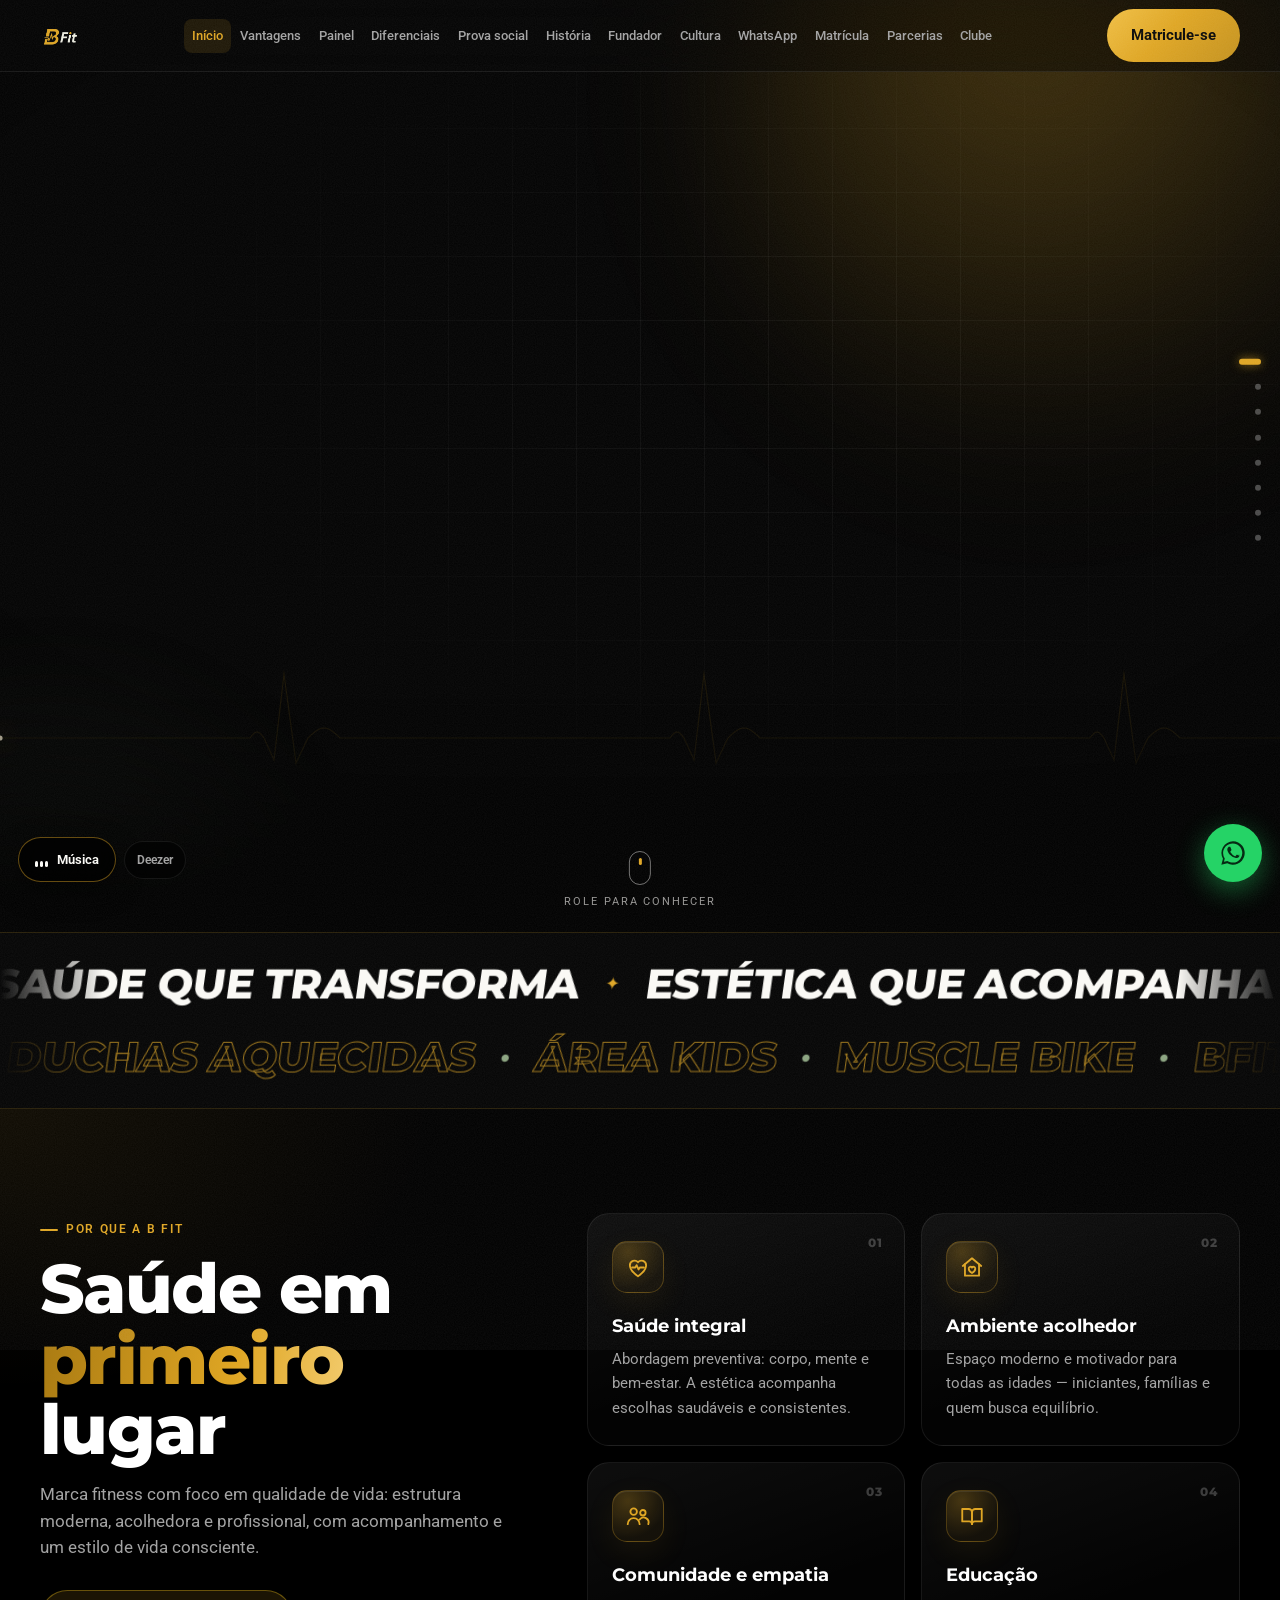
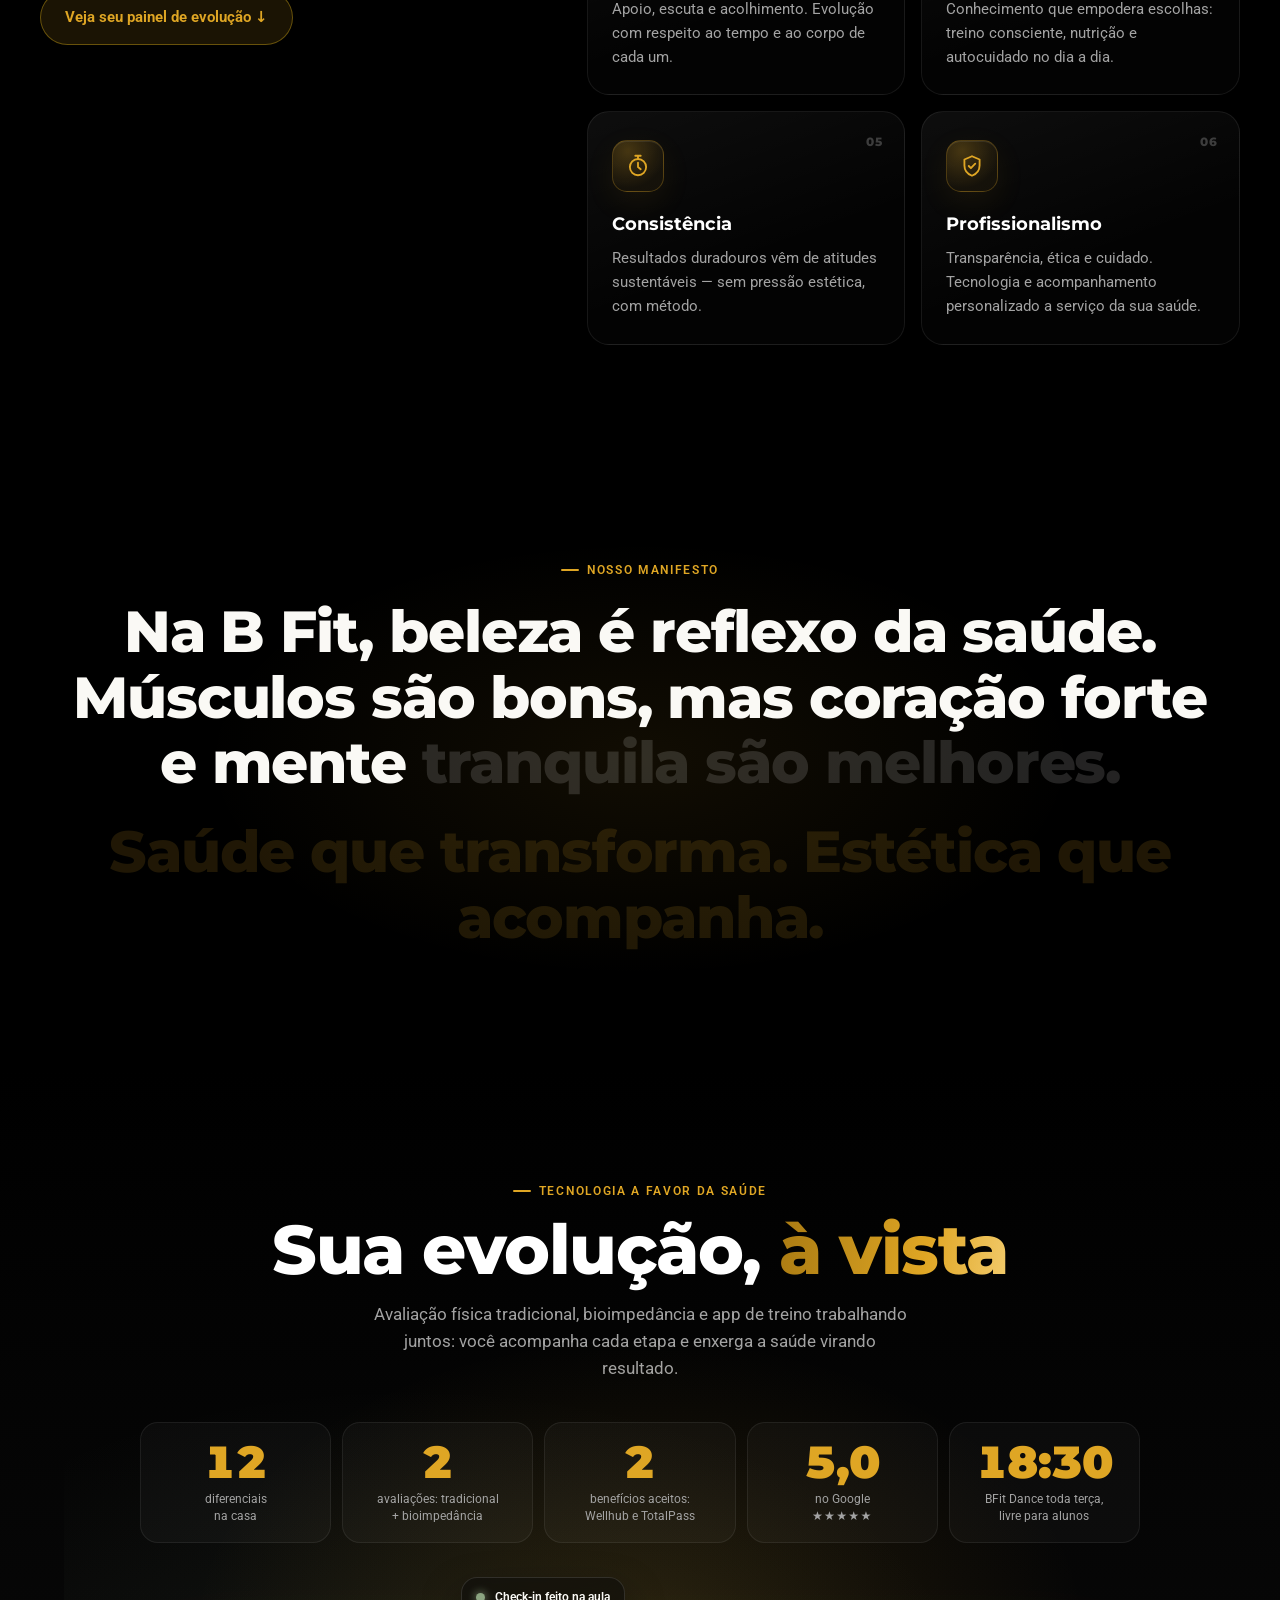
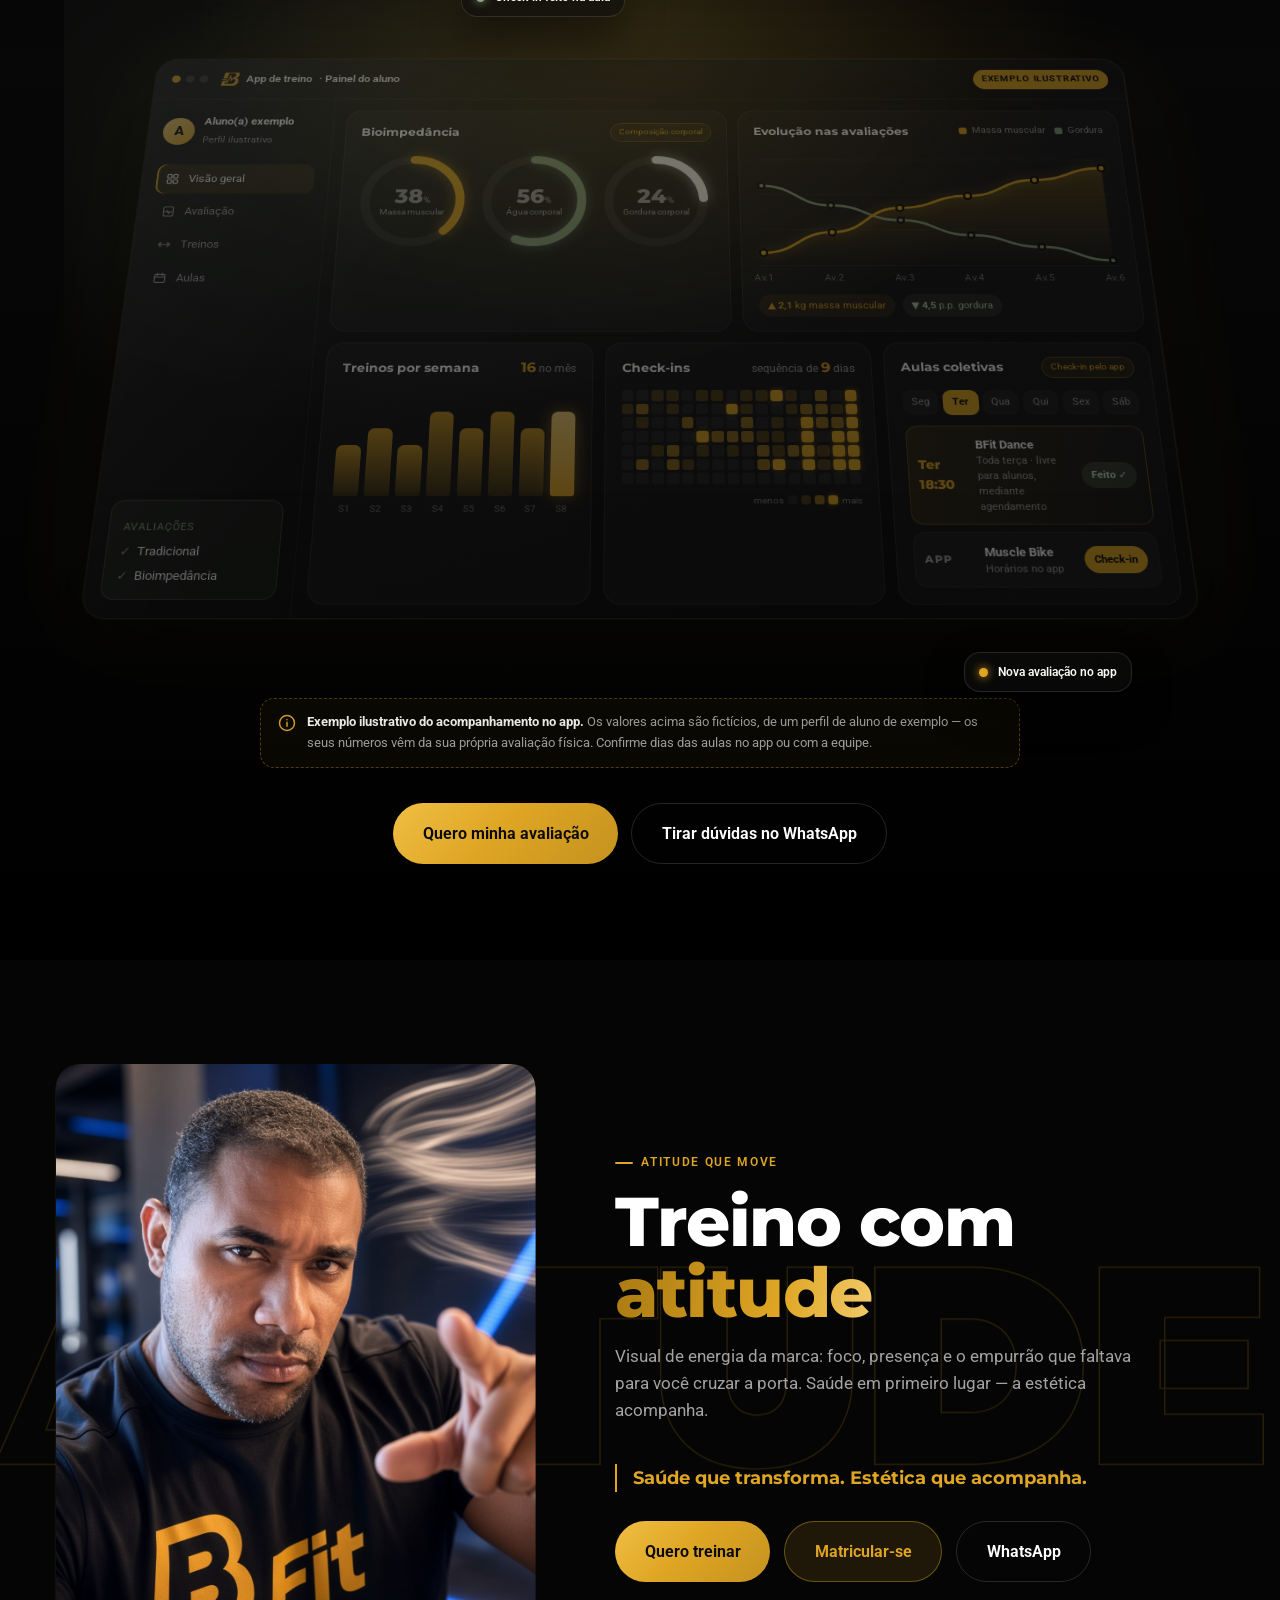
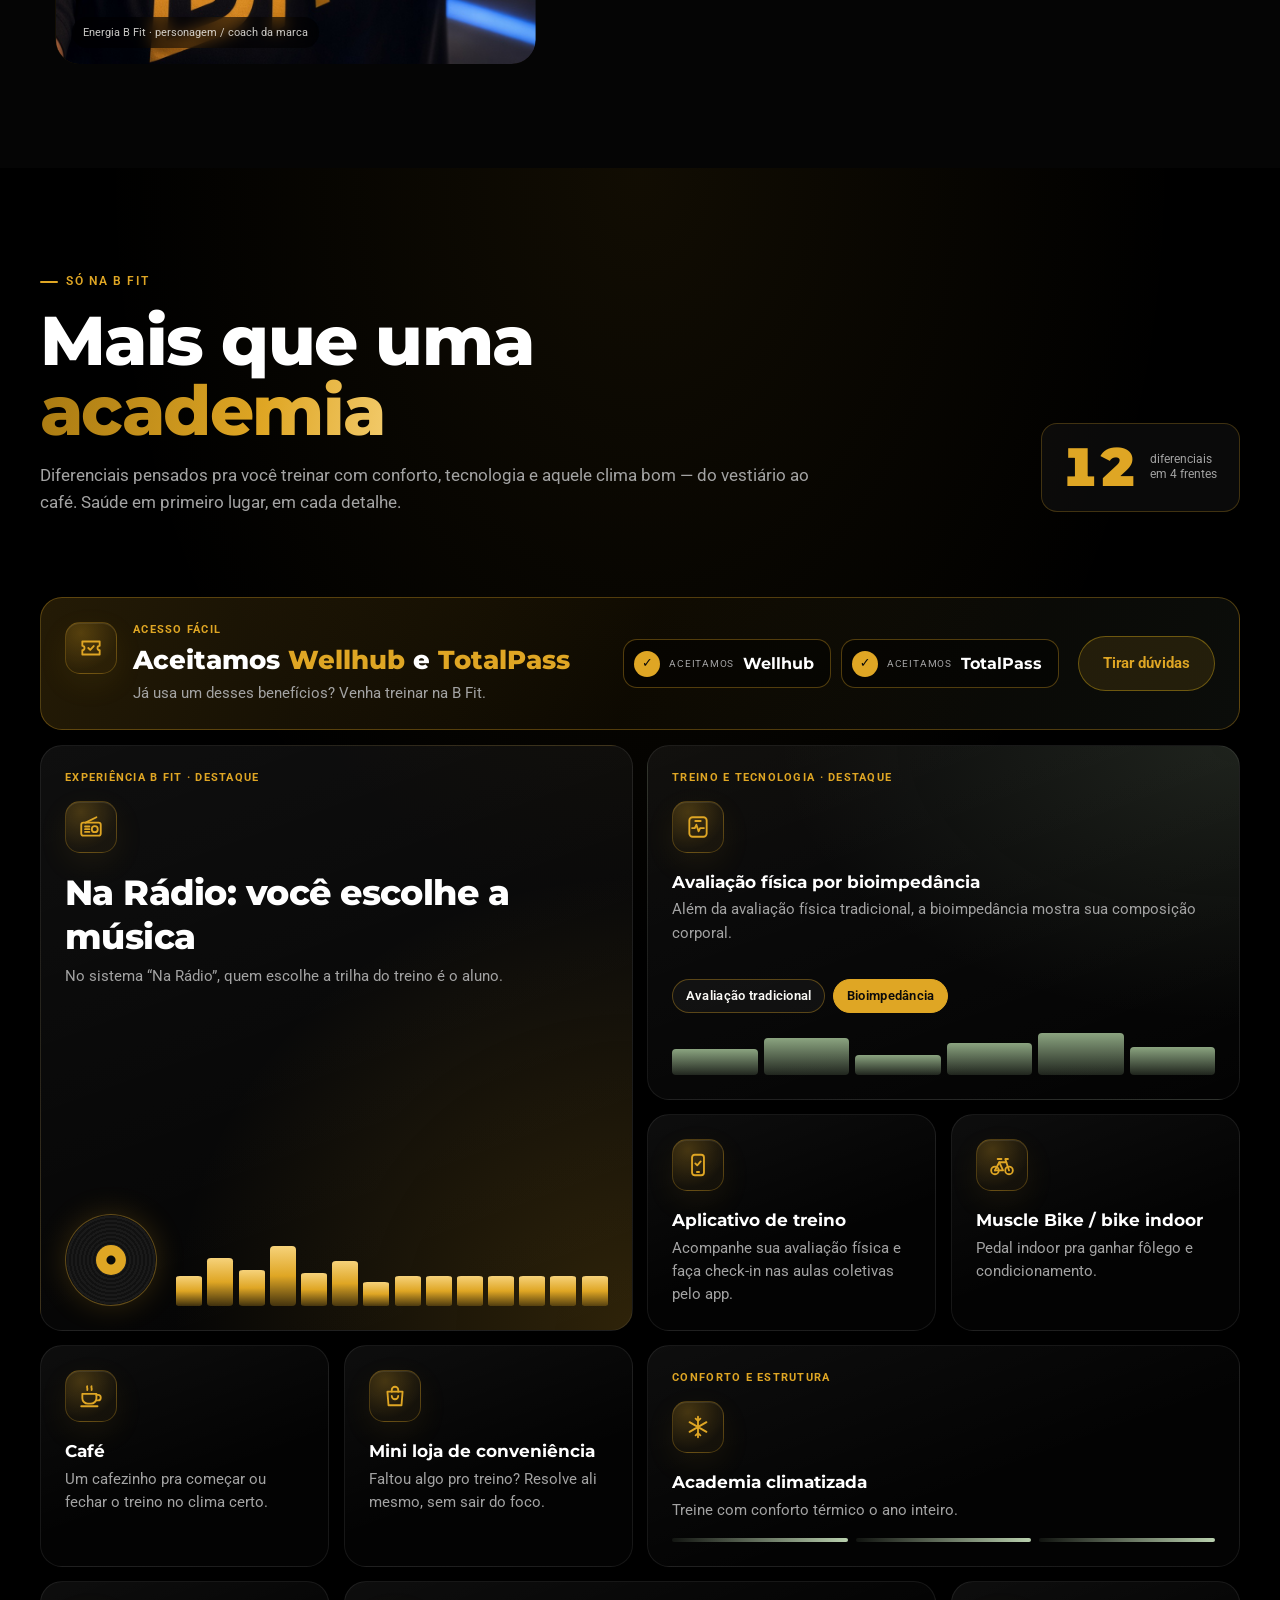
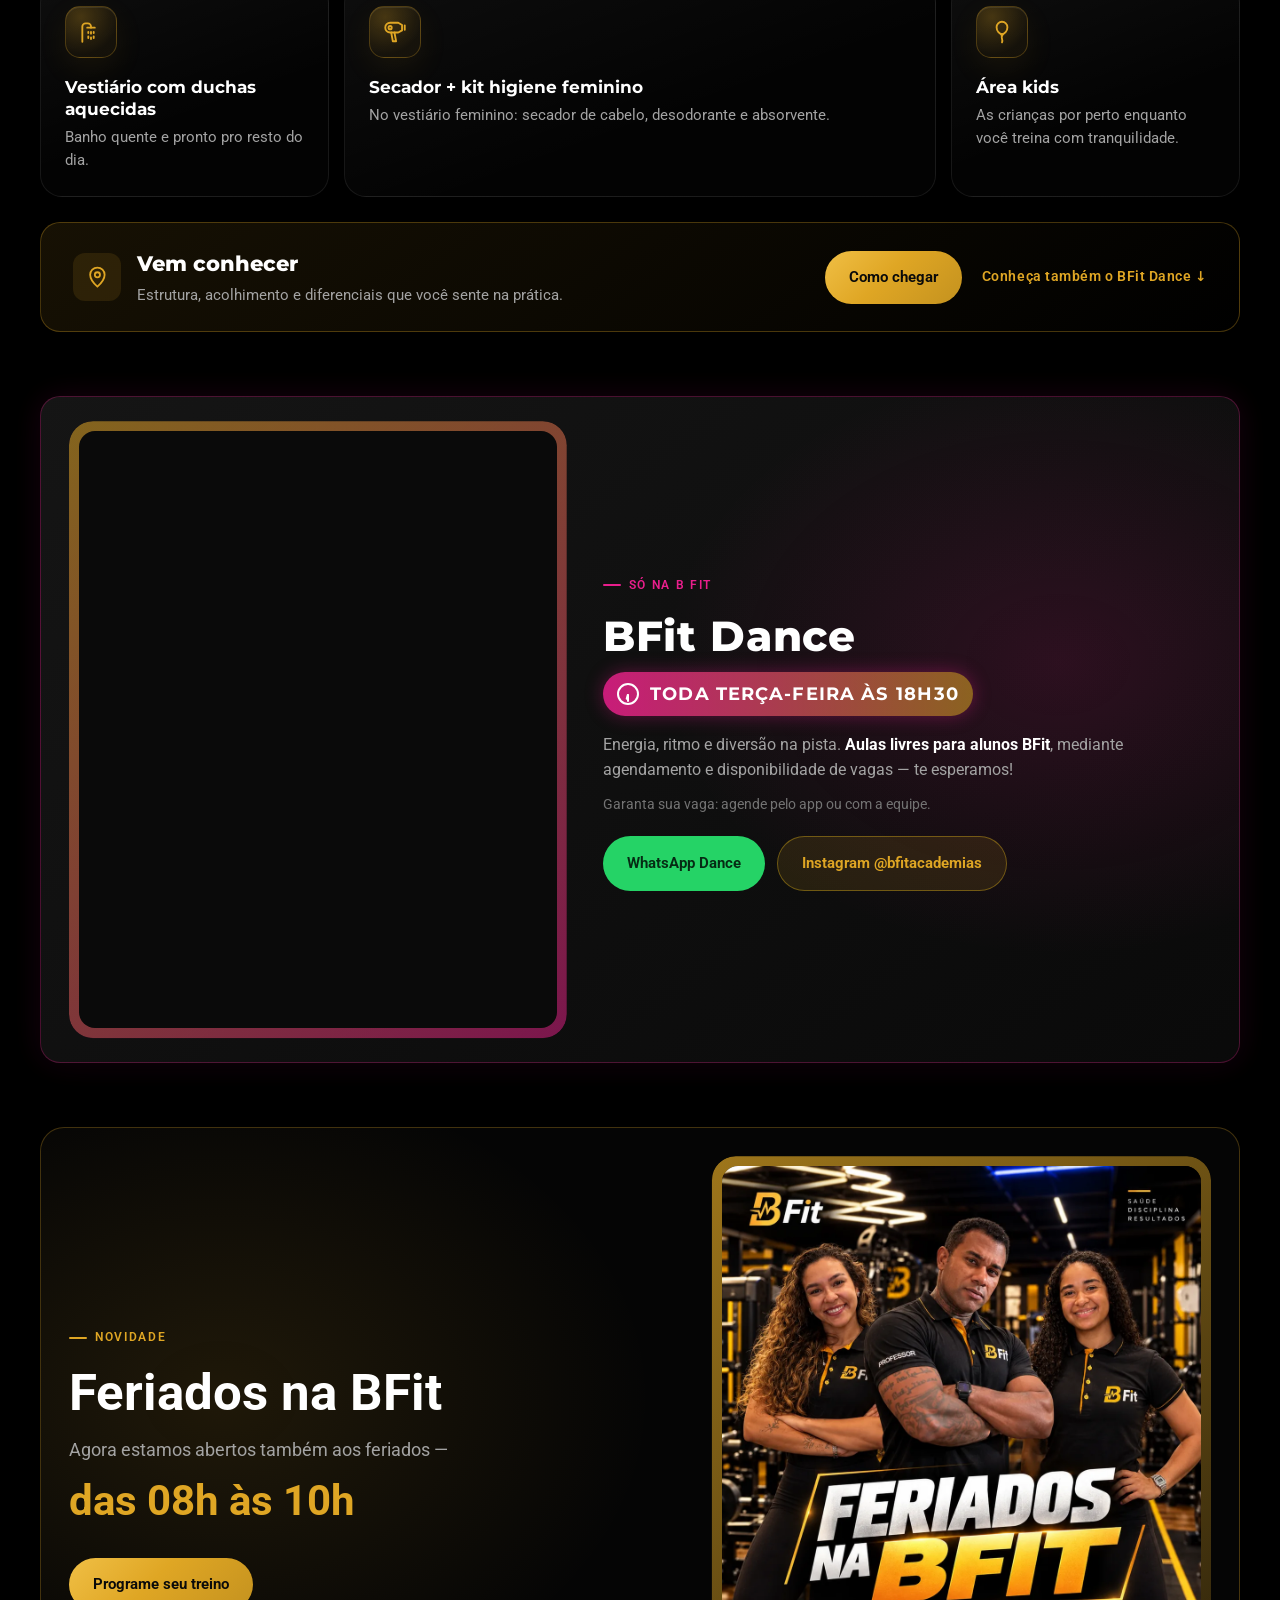
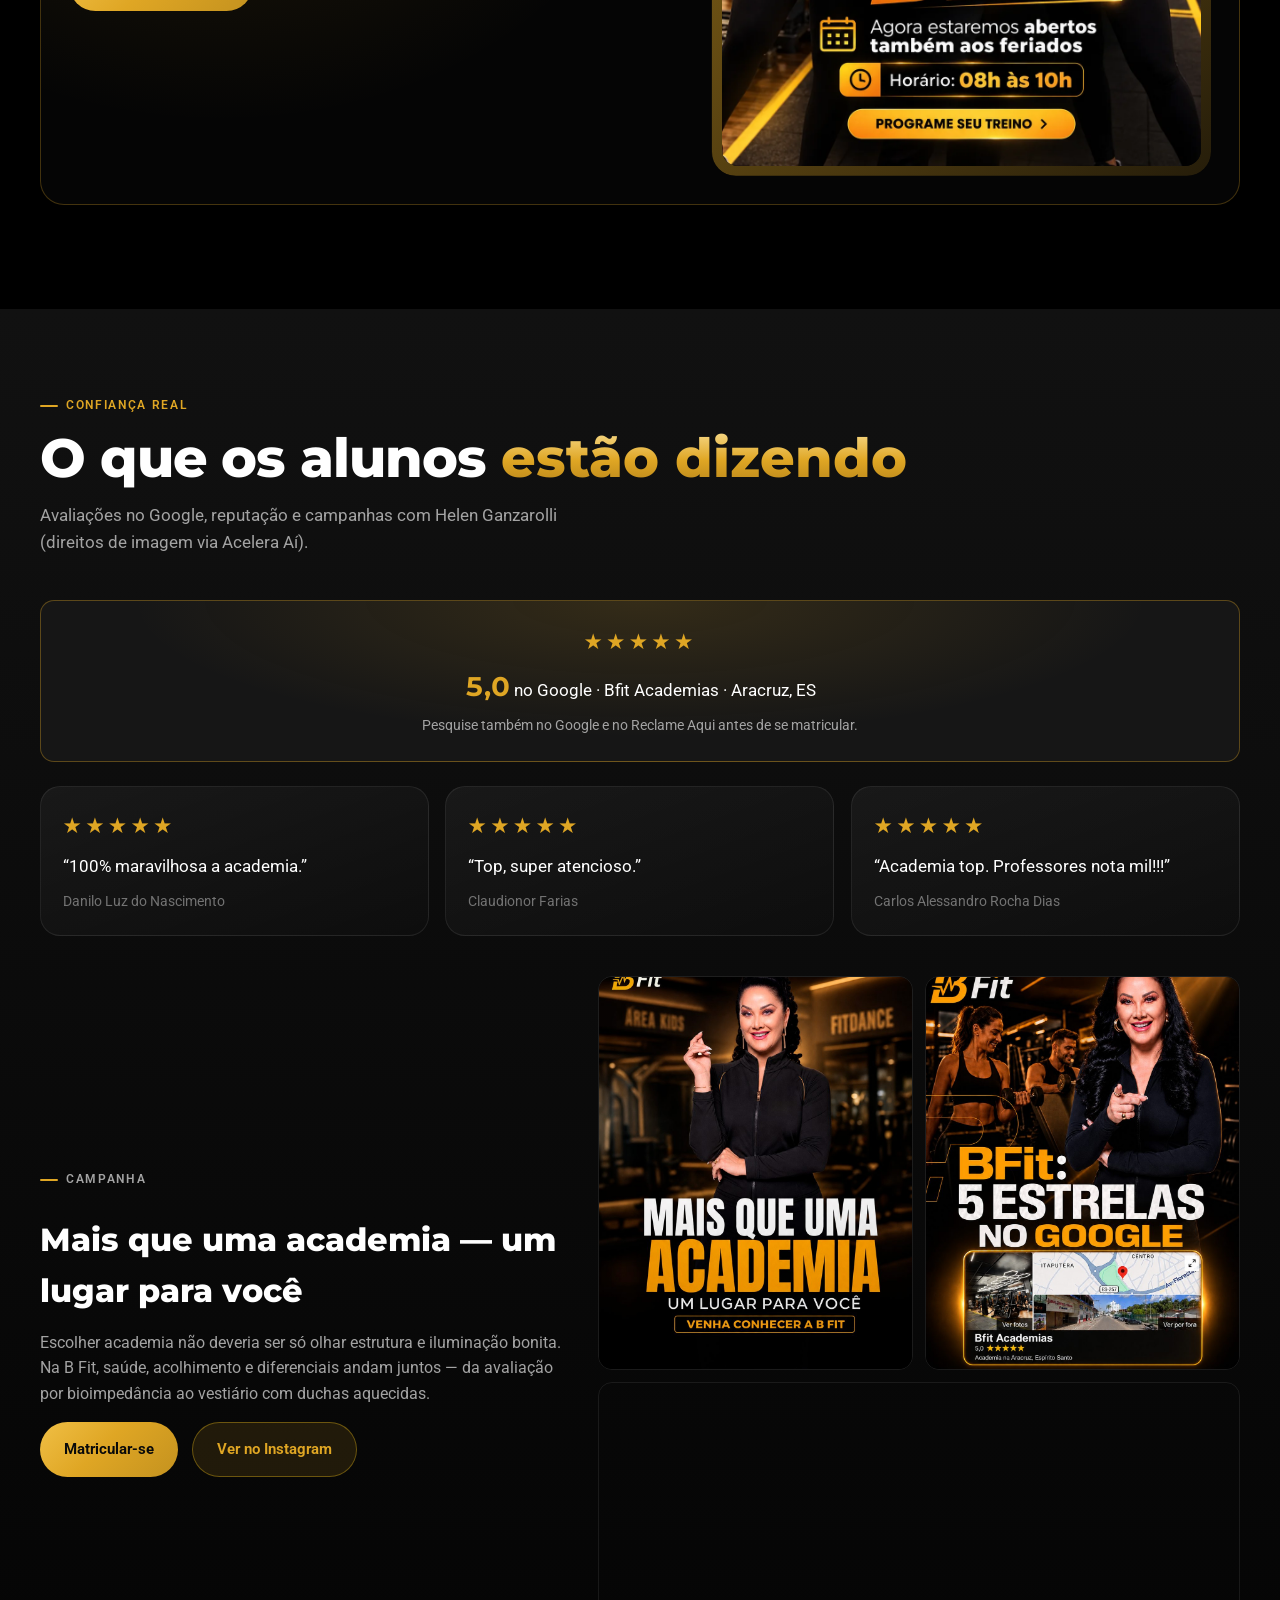
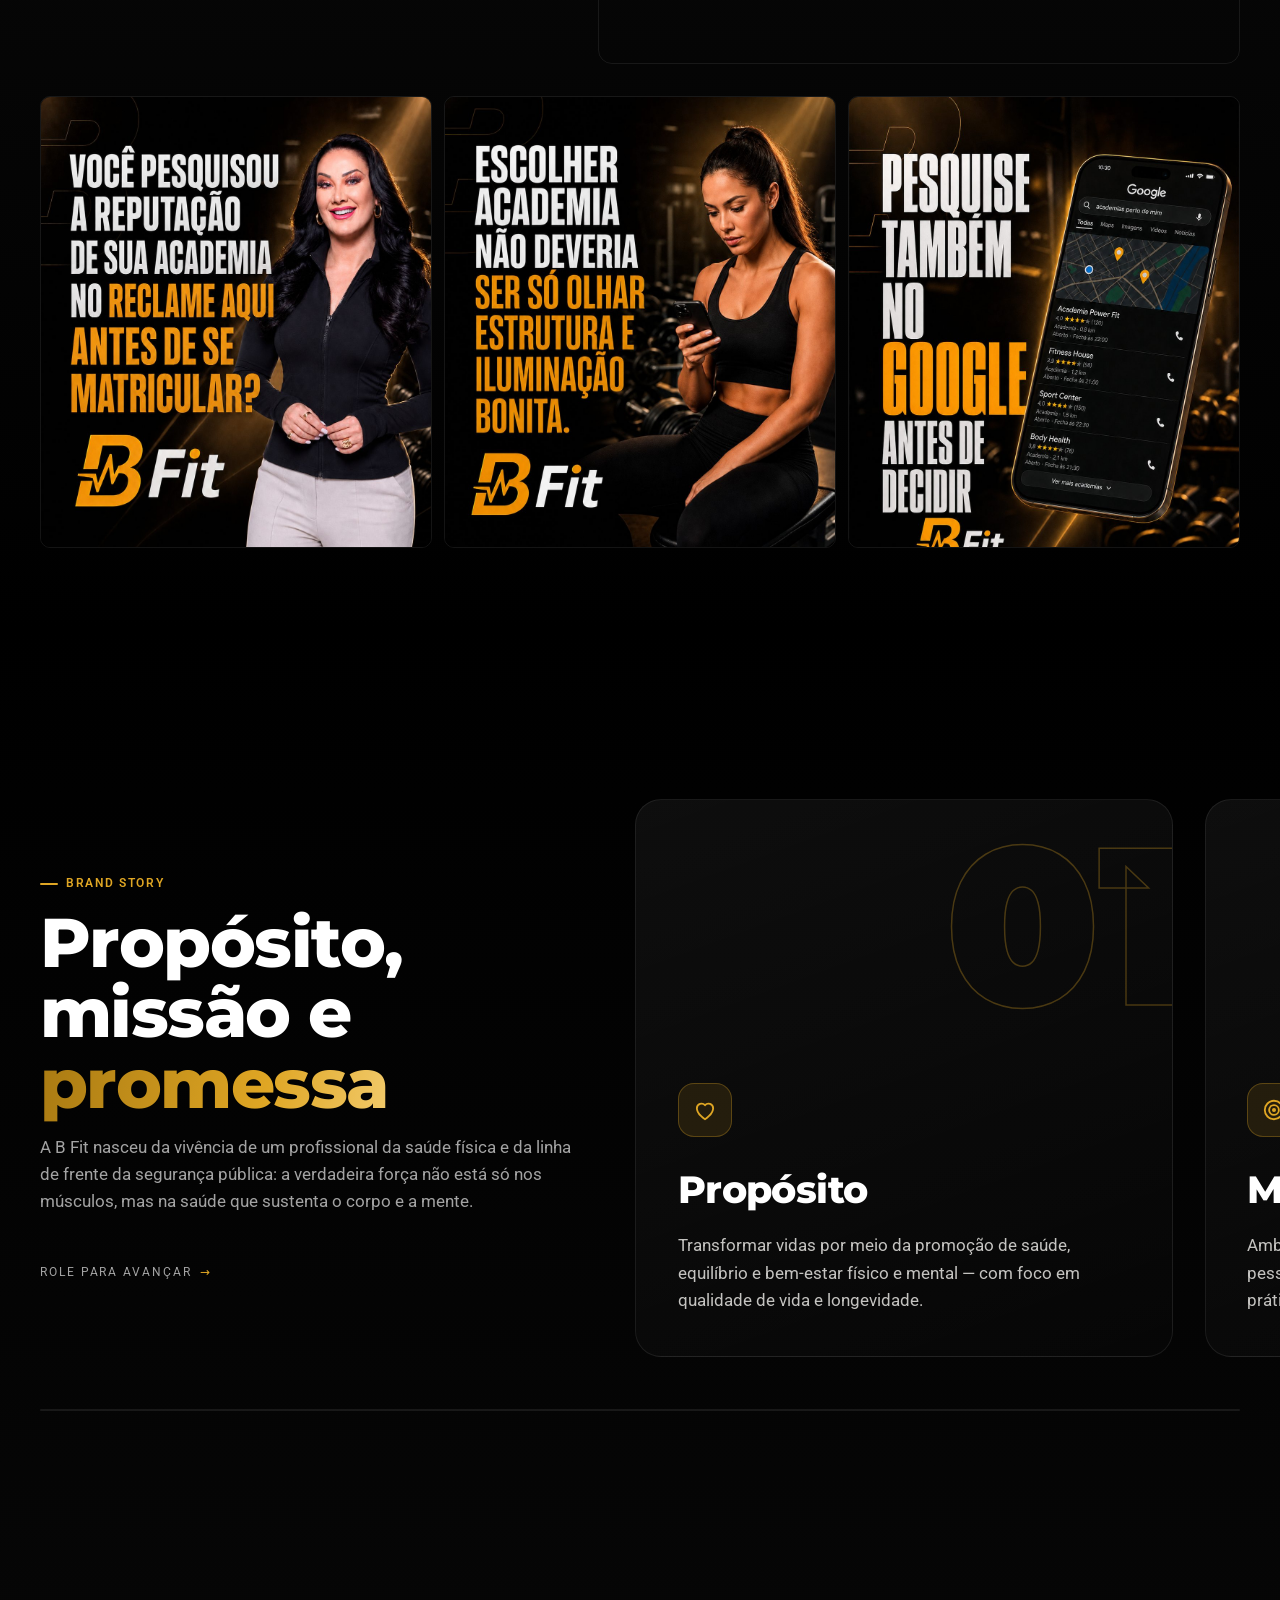
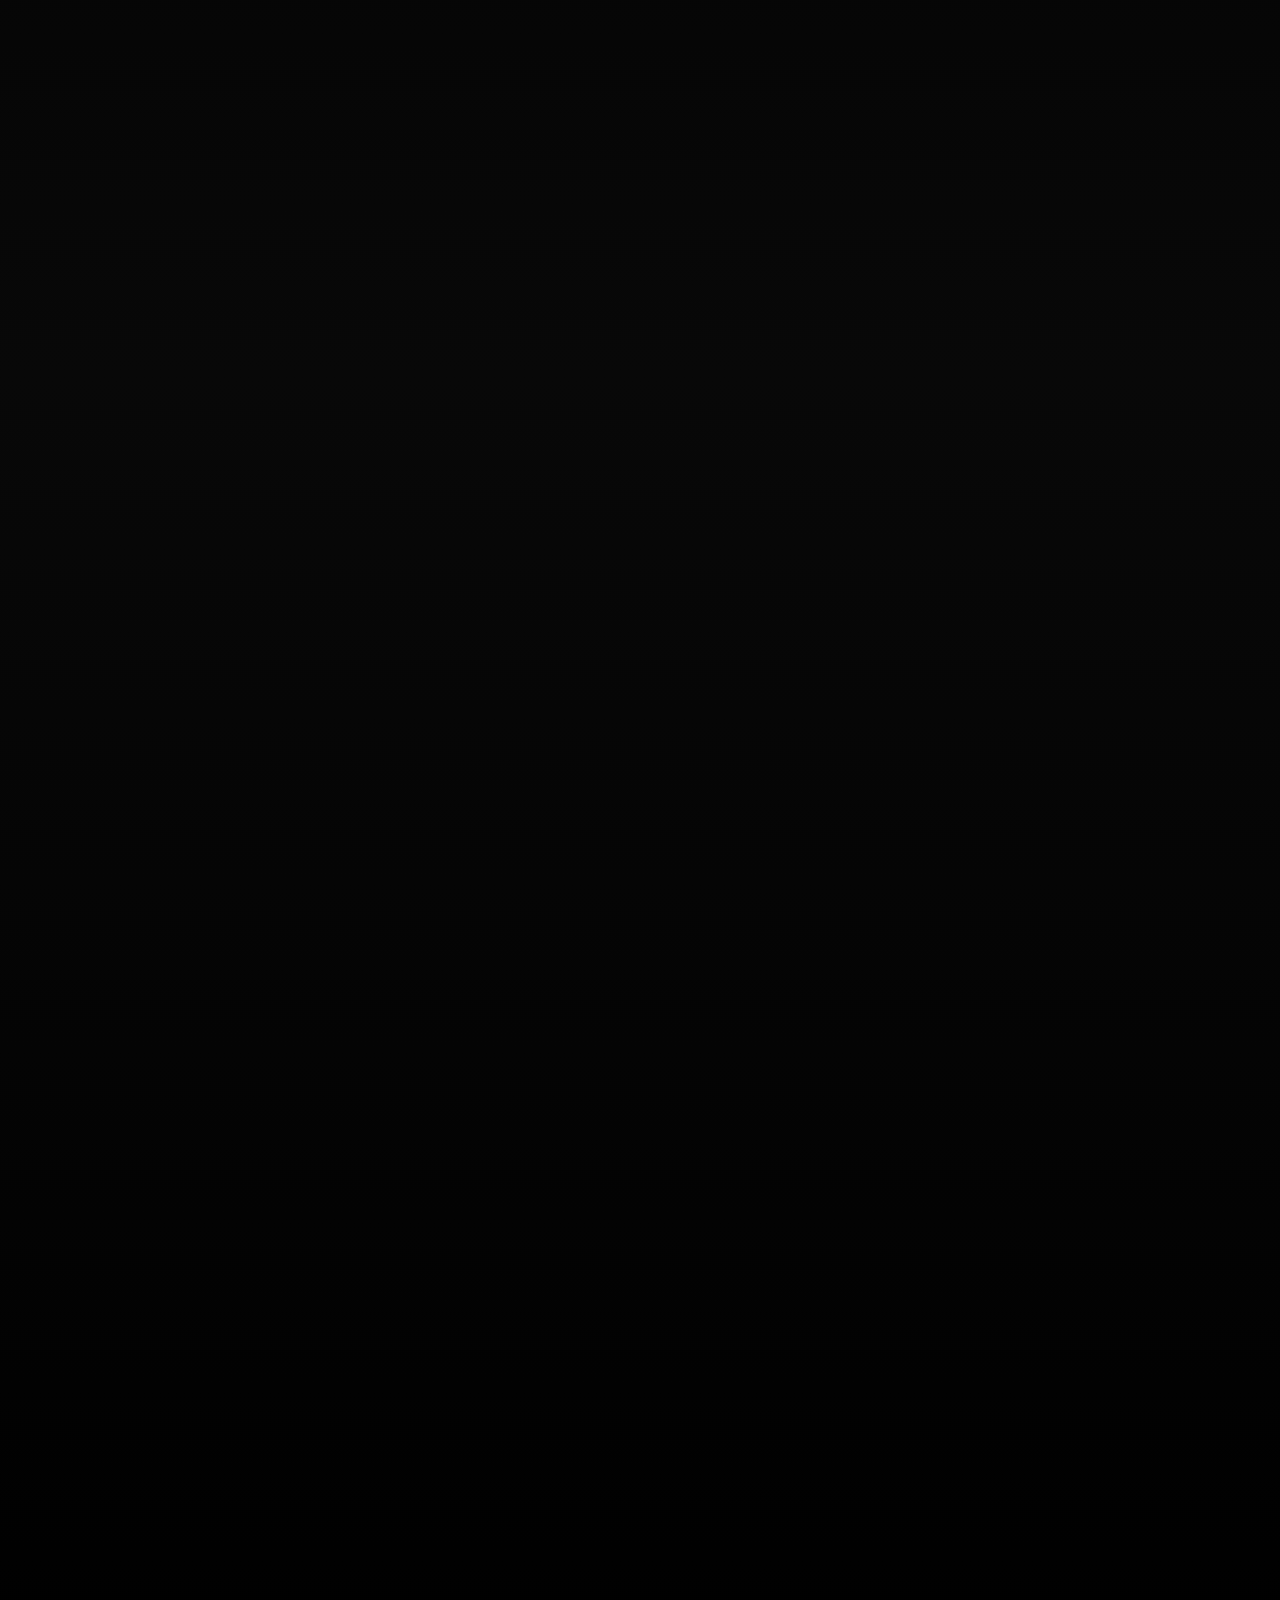
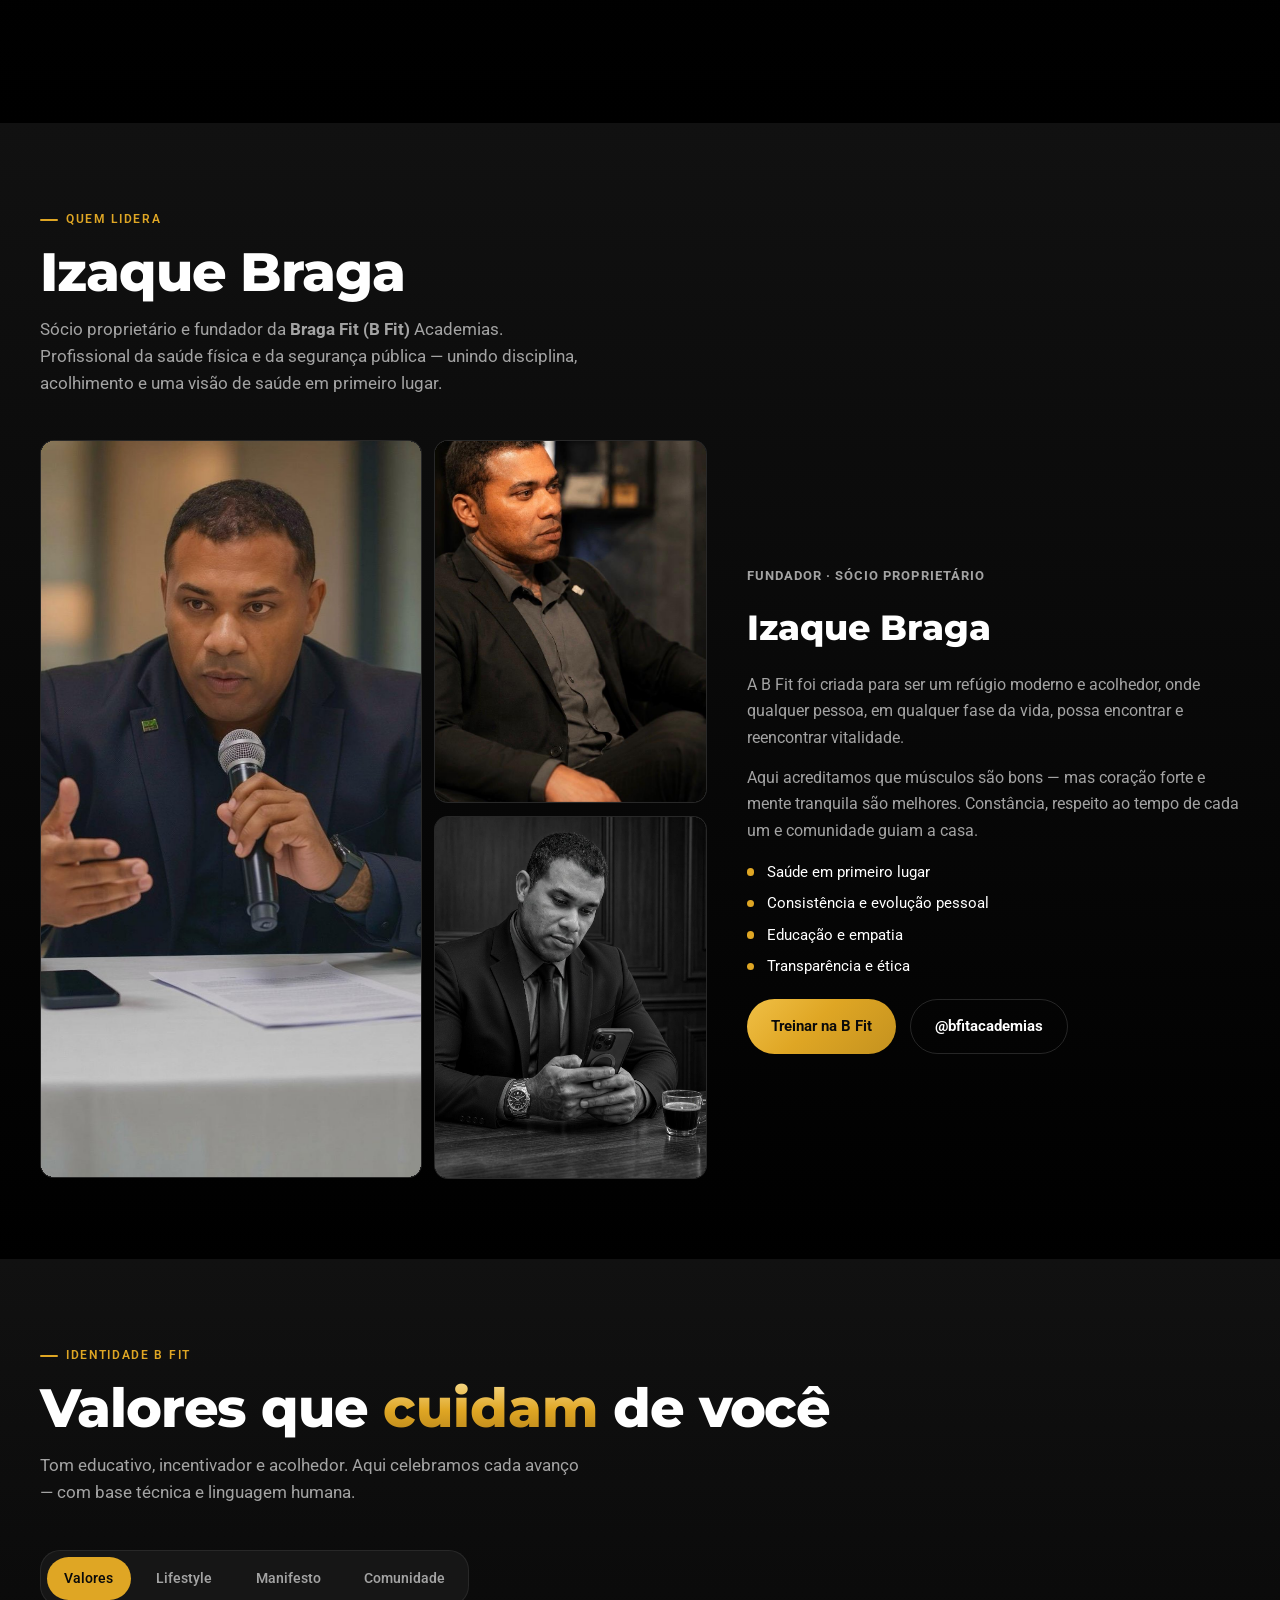
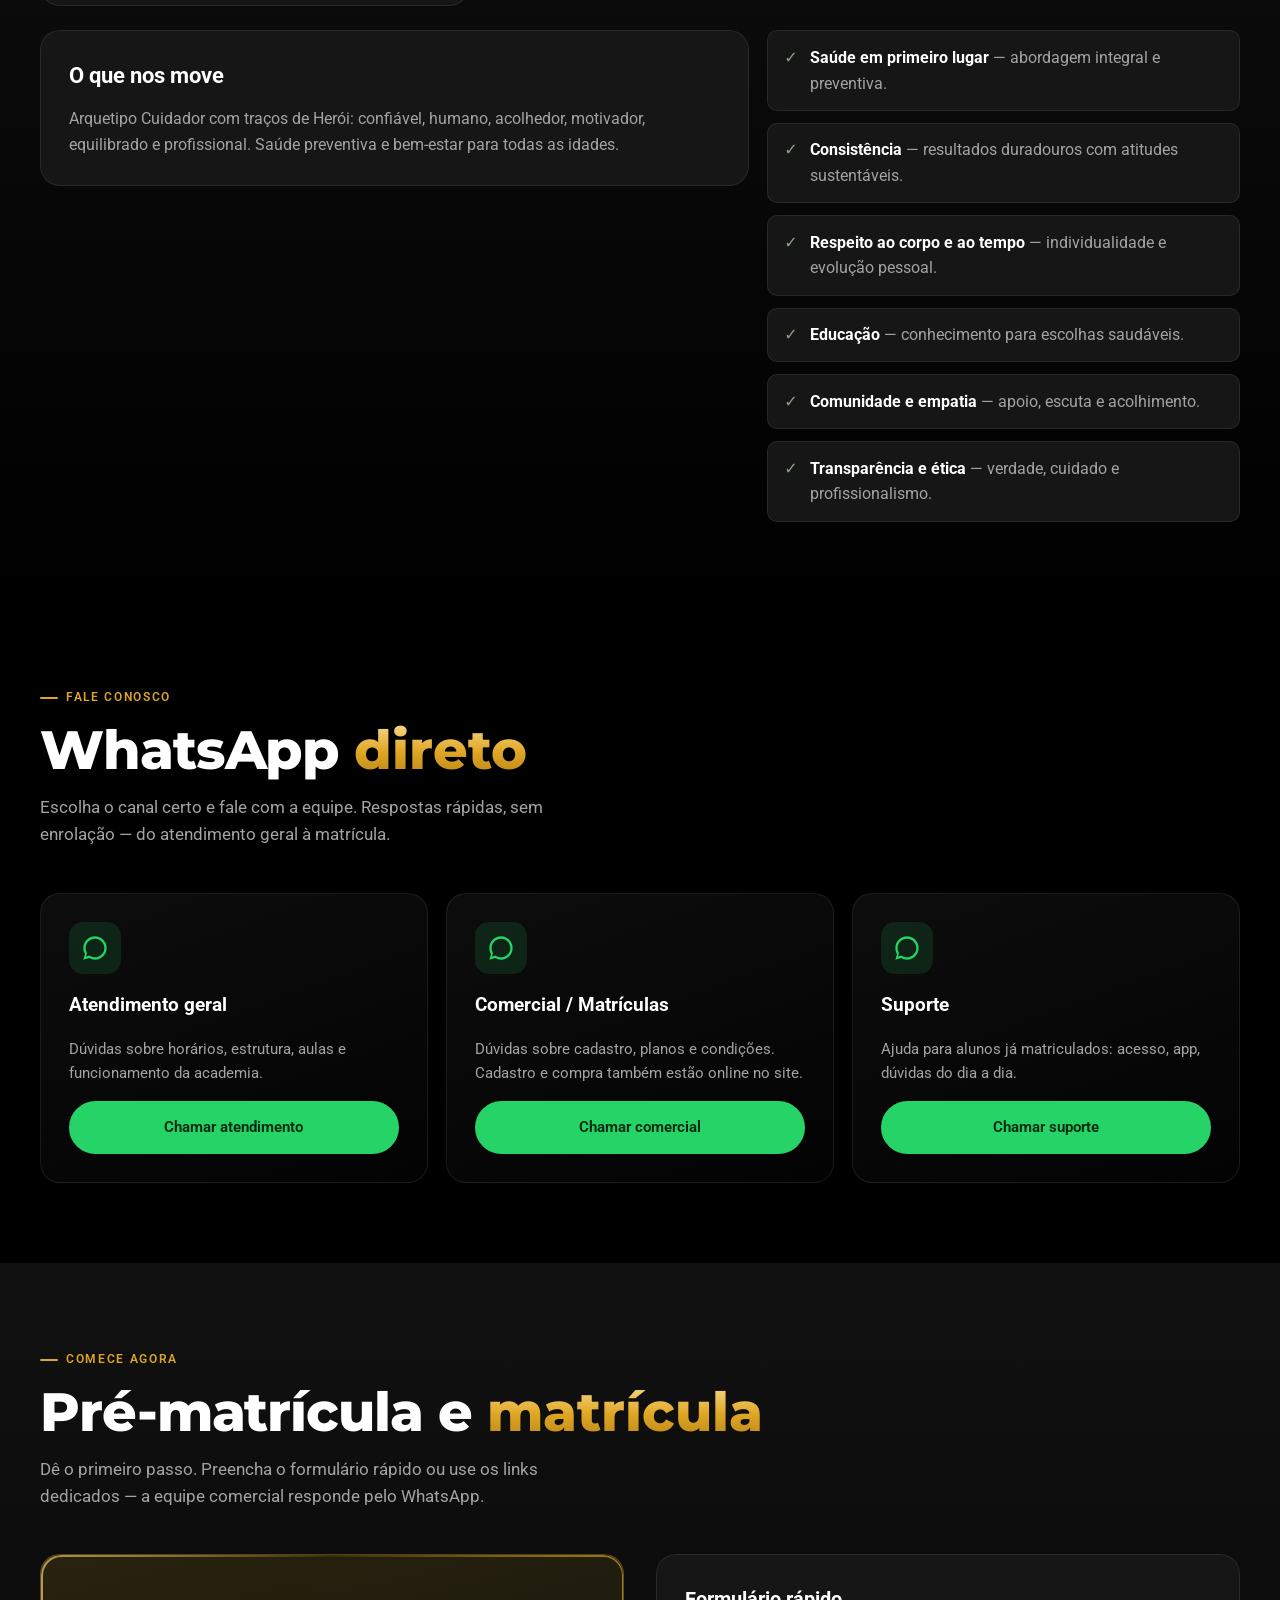
==== commit 0915c904: "BFit Dance: nova arte (terças 18h30) + bloco Feriados 08h-10h" ====
--- a/index.html
+++ b/index.html
@@ -266,7 +266,7 @@
       </div>
       <div class="mq__row mq__row--alt" data-mq="-1" aria-hidden="true">
         <div class="mq__track">
-          <span>Duchas aquecidas</span><i>●</i><span>Área kids</span><i>●</i><span>Muscle Bike</span><i>●</i><span>BFit Dance 18:30</span><i>●</i><span>Café</span><i>●</i><span>Mini loja</span><i>●</i><span>Kit higiene feminino</span><i>●</i>
+          <span>Duchas aquecidas</span><i>●</i><span>Área kids</span><i>●</i><span>Muscle Bike</span><i>●</i><span>BFit Dance terças 18h30</span><i>●</i><span>Café</span><i>●</i><span>Mini loja</span><i>●</i><span>Kit higiene feminino</span><i>●</i>
         </div>
       </div>
     </div>
@@ -357,7 +357,7 @@
           <li class="fact" data-rv><strong data-count="2">2</strong><span>avaliações: tradicional<br />+ bioimpedância</span></li>
           <li class="fact" data-rv><strong data-count="2">2</strong><span>benefícios aceitos:<br />Wellhub e TotalPass</span></li>
           <li class="fact" data-rv><strong data-count="5" data-decimals="1">5,0</strong><span>no Google<br /><span class="fact__stars" aria-label="5 estrelas">★★★★★</span></span></li>
-          <li class="fact" data-rv><strong data-count-time="18:30">18:30</strong><span>BFit Dance,<br />sem custo para alunos</span></li>
+          <li class="fact" data-rv><strong data-count-time="18:30">18:30</strong><span>BFit Dance toda terça,<br />livre para alunos</span></li>
         </ul>
 
         <div class="dash-stage" data-dash-stage>
@@ -444,8 +444,8 @@
                   <div class="days" data-days><span>Seg</span><span>Ter</span><span>Qua</span><span>Qui</span><span>Sex</span><span>Sáb</span></div>
                   <ul class="classes">
                     <li class="cls cls--dance">
-                      <span class="cls__time">18:30</span>
-                      <span class="cls__info"><b>BFit Dance</b><small>Sem custo para alunos</small></span>
+                      <span class="cls__time">Ter<br />18:30</span>
+                      <span class="cls__info"><b>BFit Dance</b><small>Toda terça · livre para alunos, mediante agendamento</small></span>
                       <span class="cls__btn" data-checkin>Check-in</span>
                     </li>
                     <li class="cls">
@@ -629,20 +629,35 @@
 
         <div class="dance-feature dance-x" id="bfit-dance" aria-labelledby="bfit-dance-title">
           <figure class="dance-feature__media" data-rv="clip">
-            <img src="img/char-fitdance.jpg" alt="Instrutora de Fit Dance B Fit apontando; promo HOJE TEM Fit Dance às 18:30" width="768" height="1375" loading="lazy" decoding="async" />
+            <picture><source srcset="img/bfit-dance-terca.webp" type="image/webp" /><img src="img/bfit-dance-terca.jpg" alt="Arte oficial BFit Dance: todas as terças-feiras às 18h30, aulas livres para alunos BFit, mediante agendamento e disponibilidade de vagas" width="1080" height="1350" loading="lazy" decoding="async" /></picture>
           </figure>
           <div class="dance-feature__copy">
             <p class="eyebrow eyebrow--magenta" data-rv>Só na B Fit</p>
             <h3 class="dance-feature__title" id="bfit-dance-title" data-rv>BFit Dance</h3>
-            <p class="dance-feature__time" data-rv><span class="dance-clock" aria-hidden="true"><i></i><i></i></span> Às <strong>18:30</strong></p>
+            <p class="dance-feature__time" data-rv><span class="dance-clock" aria-hidden="true"><i></i><i></i></span> Toda terça-feira às <strong>18h30</strong></p>
             <p class="dance-feature__lead" data-rv>
-              Energia, ritmo e diversão na pista. <strong>Para alunos B Fit sem custo adicional</strong> —
-              te esperamos!
+              Energia, ritmo e diversão na pista. <strong>Aulas livres para alunos BFit</strong>,
+              mediante agendamento e disponibilidade de vagas — te esperamos!
             </p>
-            <p class="dance-feature__note" data-rv>Confirme o dia da aula e tire dúvidas com a equipe.</p>
+            <p class="dance-feature__note" data-rv>Garanta sua vaga: agende pelo app ou com a equipe.</p>
             <div class="btn-row" data-rv>
-              <a class="btn btn--wa" data-magnetic data-wa="geral" data-wa-text="Olá! Quero saber sobre o BFit Dance (Fit Dance às 18:30).">WhatsApp Dance</a>
+              <a class="btn btn--wa" data-magnetic data-wa="geral" data-wa-text="Olá! Quero saber sobre o BFit Dance (toda terça às 18h30) e agendar minha vaga.">WhatsApp Dance</a>
               <a class="btn btn--outline-gold" data-magnetic href="https://instagram.com/bfitacademias" target="_blank" rel="noopener noreferrer">Instagram @bfitacademias</a>
+            </div>
+          </div>
+        </div>
+
+        <div class="holiday-x" id="feriados" aria-labelledby="feriados-title">
+          <figure class="holiday-x__media" data-rv="clip" data-tilt>
+            <picture><source srcset="img/feriados-08-10.webp" type="image/webp" /><img src="img/feriados-08-10.jpg" alt="Arte BFit: agora estamos abertos também aos feriados, das 08h às 10h" width="1080" height="1350" loading="lazy" decoding="async" /></picture>
+          </figure>
+          <div class="holiday-x__copy">
+            <p class="eyebrow" data-rv>Novidade</p>
+            <h3 class="holiday-x__title" id="feriados-title" data-rv>Feriados na <span class="gold fx-gold">BFit</span></h3>
+            <p class="holiday-x__lead" data-rv>Agora estamos abertos também aos feriados —</p>
+            <p class="holiday-x__time" data-rv><strong>das 08h às 10h</strong></p>
+            <div class="btn-row" data-rv>
+              <a class="btn btn--primary btn--shine" data-magnetic href="https://wa.me/5527999685202?text=Ol%C3%A1!%20Quero%20programar%20meu%20treino%20no%20feriado%20(08h%20%C3%A0s%2010h)." target="_blank" rel="noopener noreferrer">Programe seu treino</a>
             </div>
           </div>
         </div>
--- a/v2.css
+++ b/v2.css
@@ -806,3 +806,17 @@
   .dash__tag { font-size: 0.58rem; padding: 0.28rem 0.5rem; letter-spacing: 0.05em; }
 }
 .culture-grid { align-items: start; }
+
+/* BFit Dance poster (full, uncropped) */
+.dance-x .dance-feature__media { padding: 10px; background: linear-gradient(140deg, rgba(223,166,36,0.55), rgba(233,30,140,0.5)); border: 0; }
+.dance-x .dance-feature__media picture, .holiday-x__media picture { display: block; }
+.dance-x .dance-feature__media img { width: 100%; height: auto; max-height: none; aspect-ratio: 4 / 5; object-fit: contain; border-radius: 16px; background: #0a0a0a; display: block; }
+.cls__time br { display: block; }
+/* Feriados */
+.holiday-x { margin-top: 4rem; display: grid; gap: 2rem; align-items: center; padding: 1.25rem; border-radius: 24px; border: 1px solid rgba(223,166,36,0.28); background: radial-gradient(ellipse 60% 80% at 15% 40%, rgba(223,166,36,0.12), transparent 60%), rgba(255,255,255,0.02); }
+@media (min-width: 860px) { .holiday-x { grid-template-columns: minmax(0, 1.1fr) minmax(0, 0.9fr); padding: 1.75rem; } .holiday-x__media { order: 2; } }
+.holiday-x__media { margin: 0; padding: 10px; border-radius: 24px; background: linear-gradient(140deg, rgba(223,166,36,0.7), rgba(223,166,36,0.15)); box-shadow: 0 0 34px rgba(223,166,36,0.22); max-width: 520px; width: 100%; justify-self: center; }
+.holiday-x__media img { display: block; width: 100%; height: auto; aspect-ratio: 4 / 5; object-fit: contain; border-radius: 16px; background: #0a0a0a; }
+.holiday-x__title { font-size: clamp(2rem, 4.5vw, 3.2rem); line-height: 1.05; margin: 0.3rem 0 1rem; }
+.holiday-x__lead { font-size: 1.15rem; color: var(--text-muted, #bbb); margin: 0; }
+.holiday-x__time { font-size: clamp(1.8rem, 4vw, 2.6rem); color: var(--gold, #dfa624); margin: 0.2rem 0 1.5rem; }
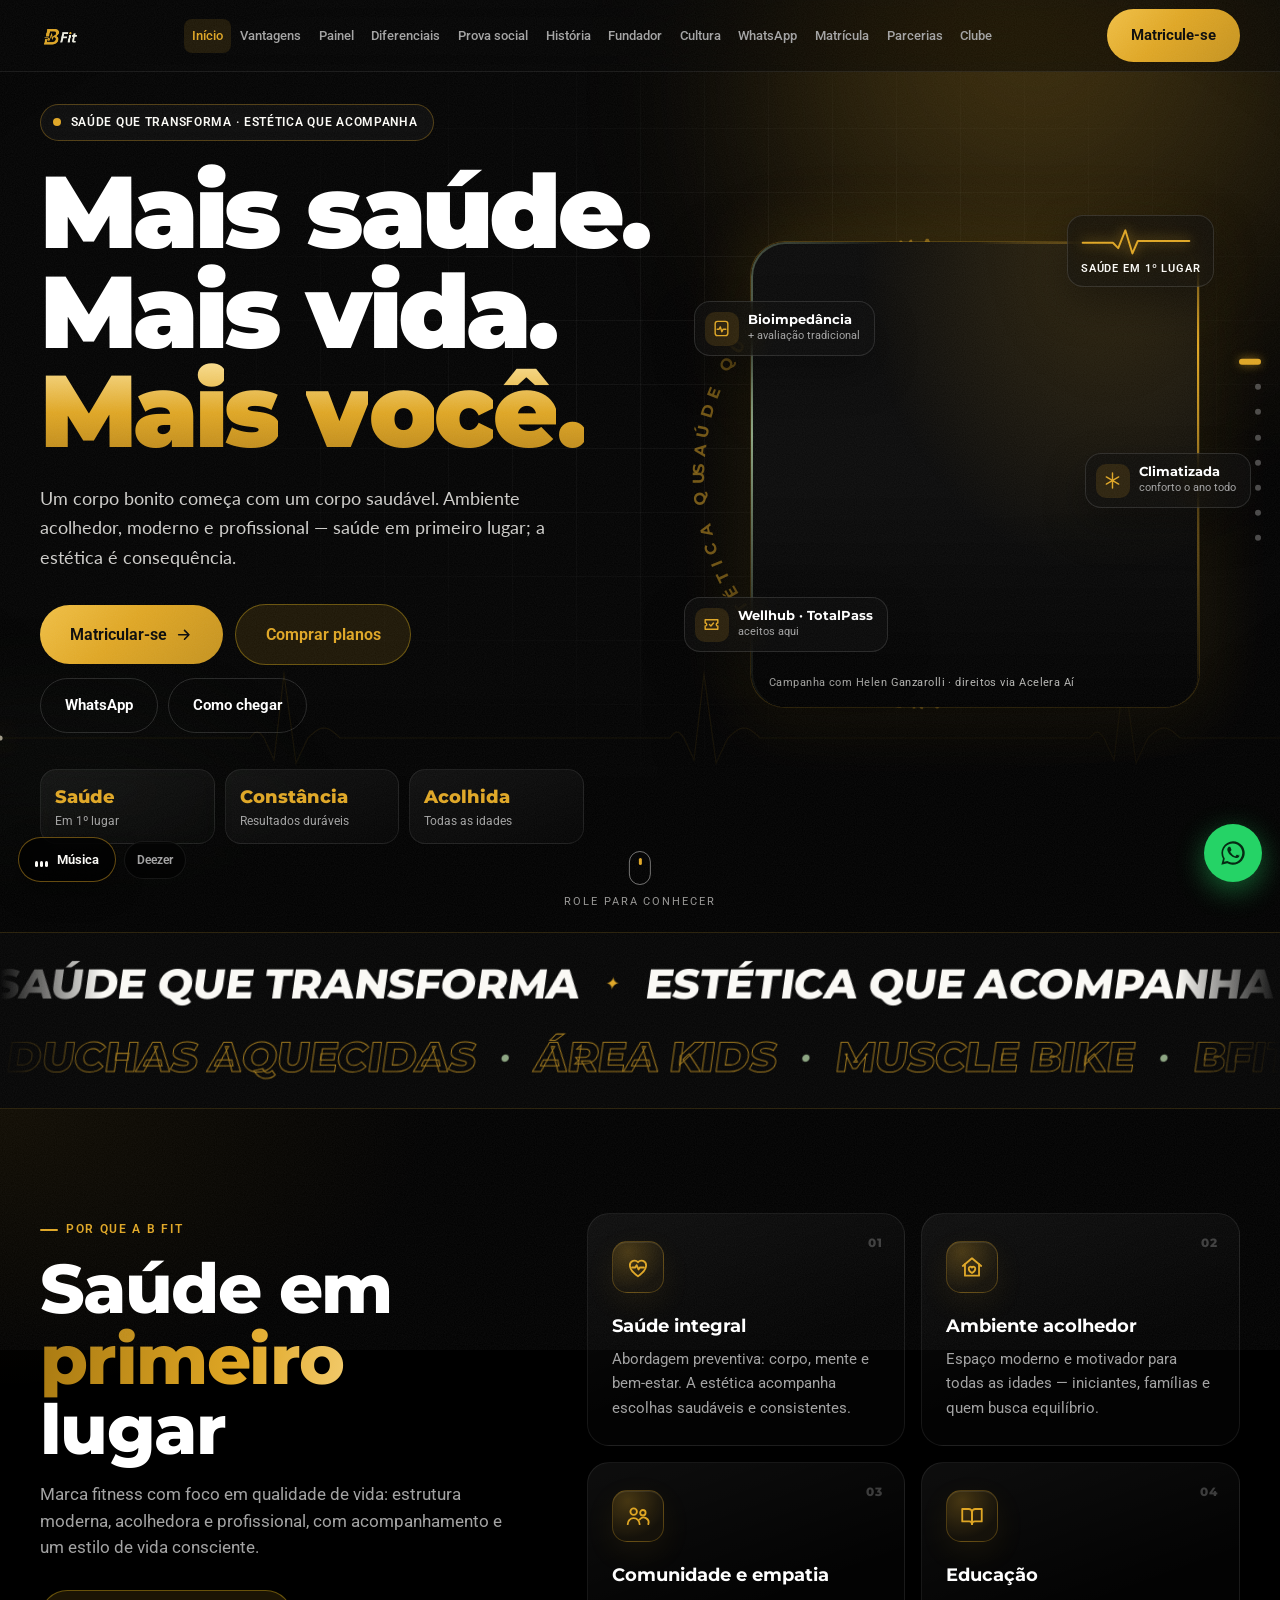
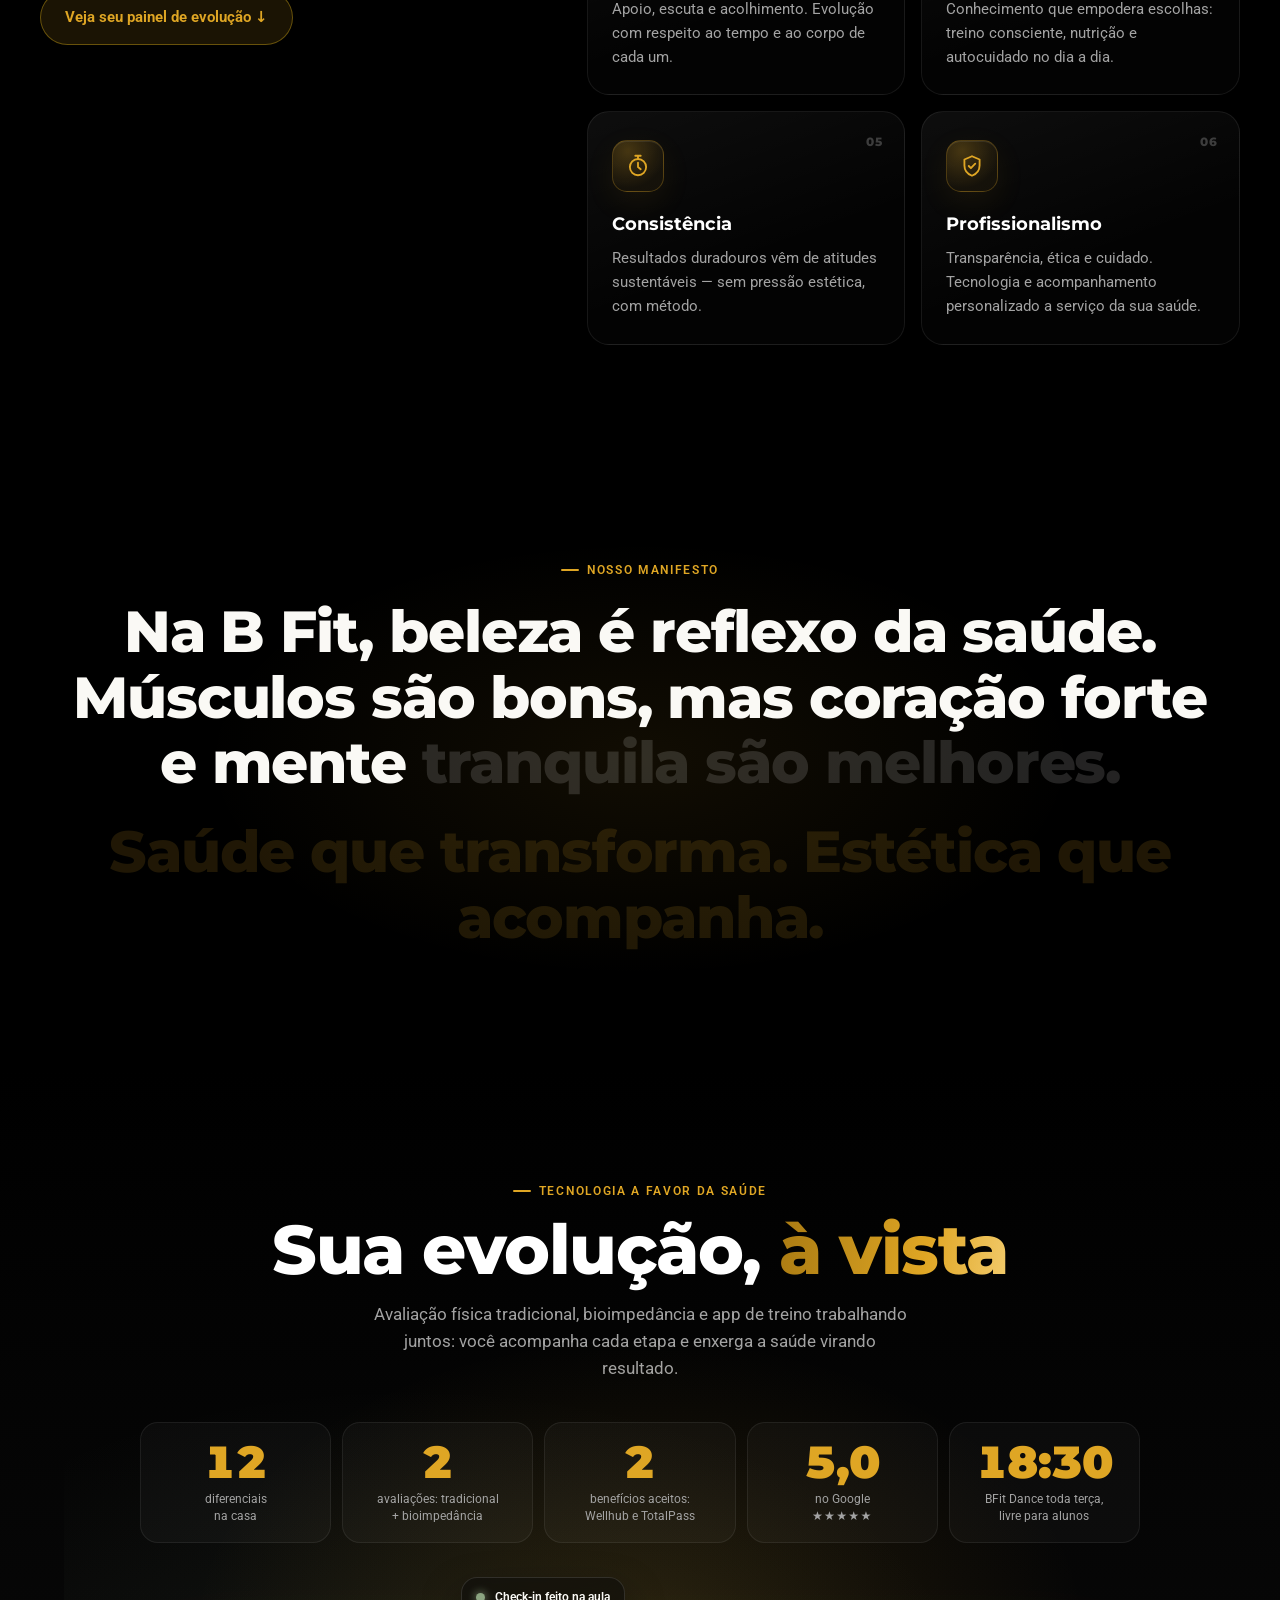
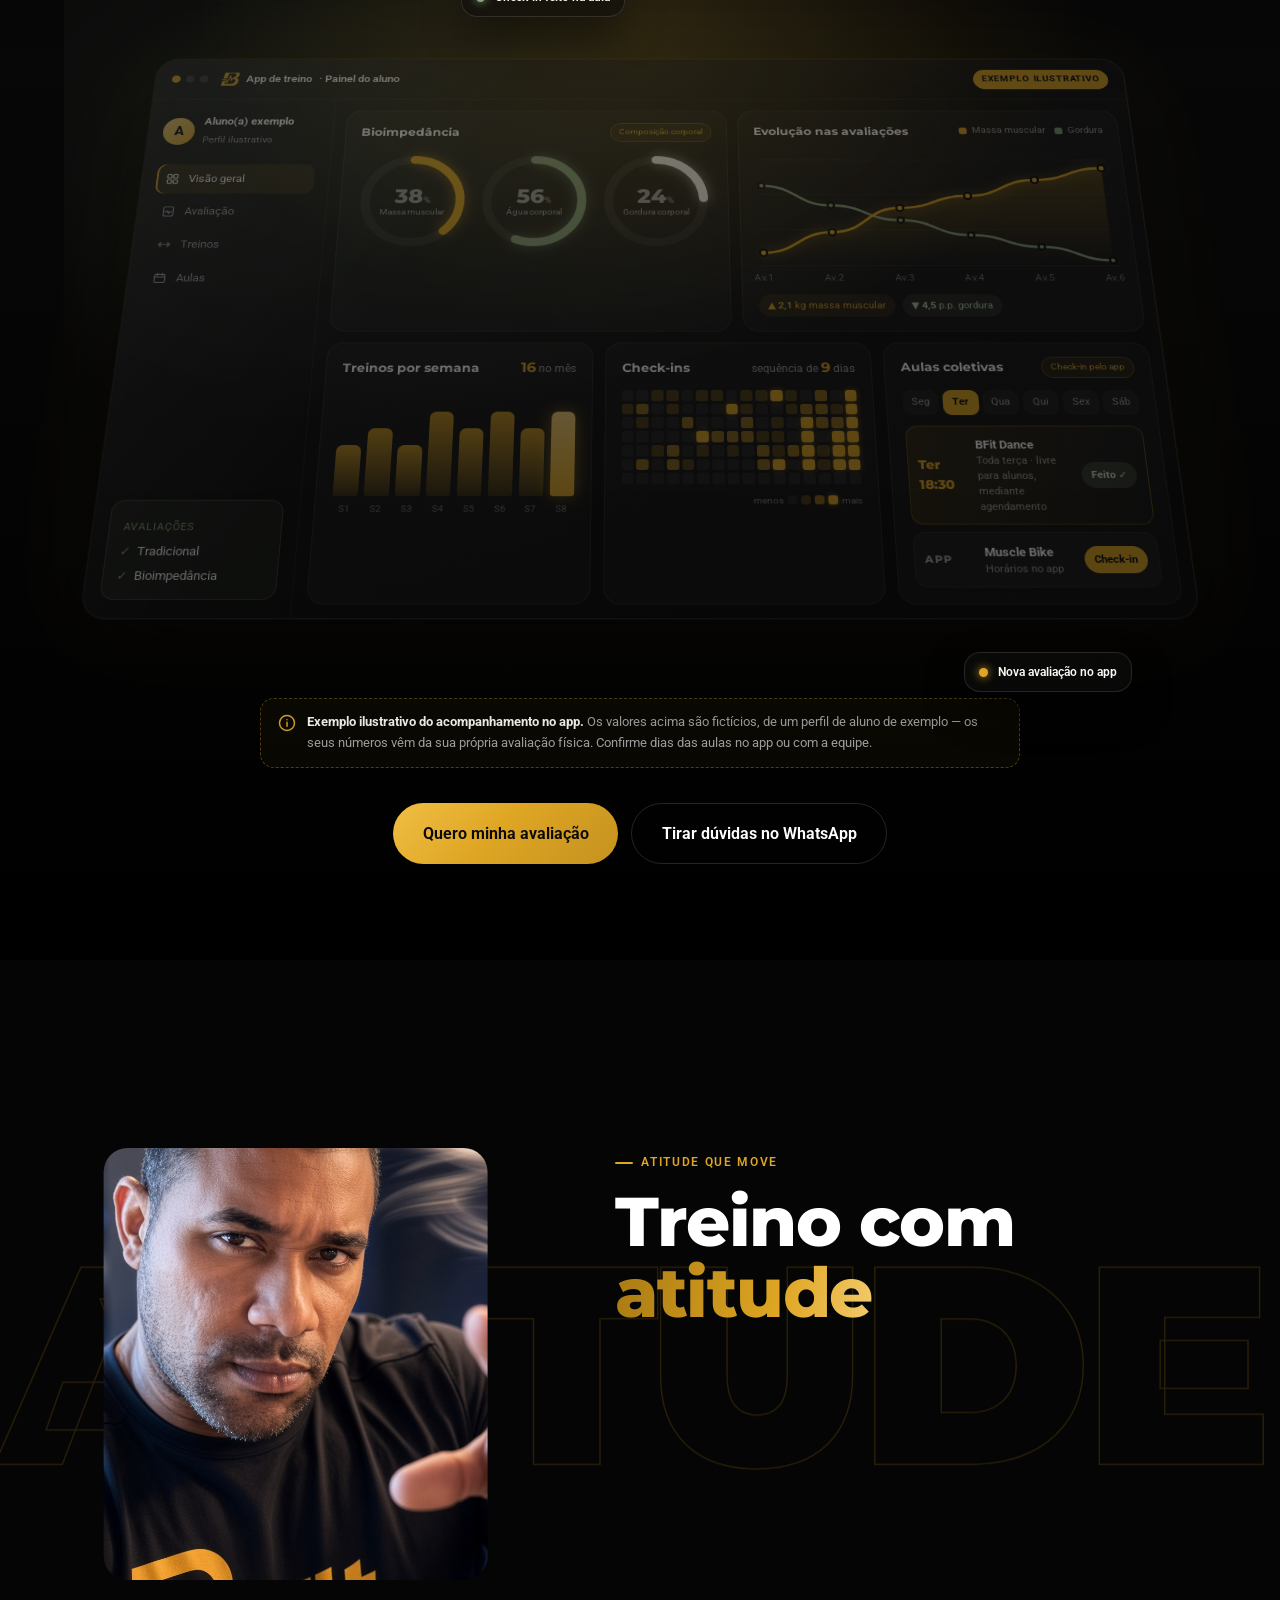
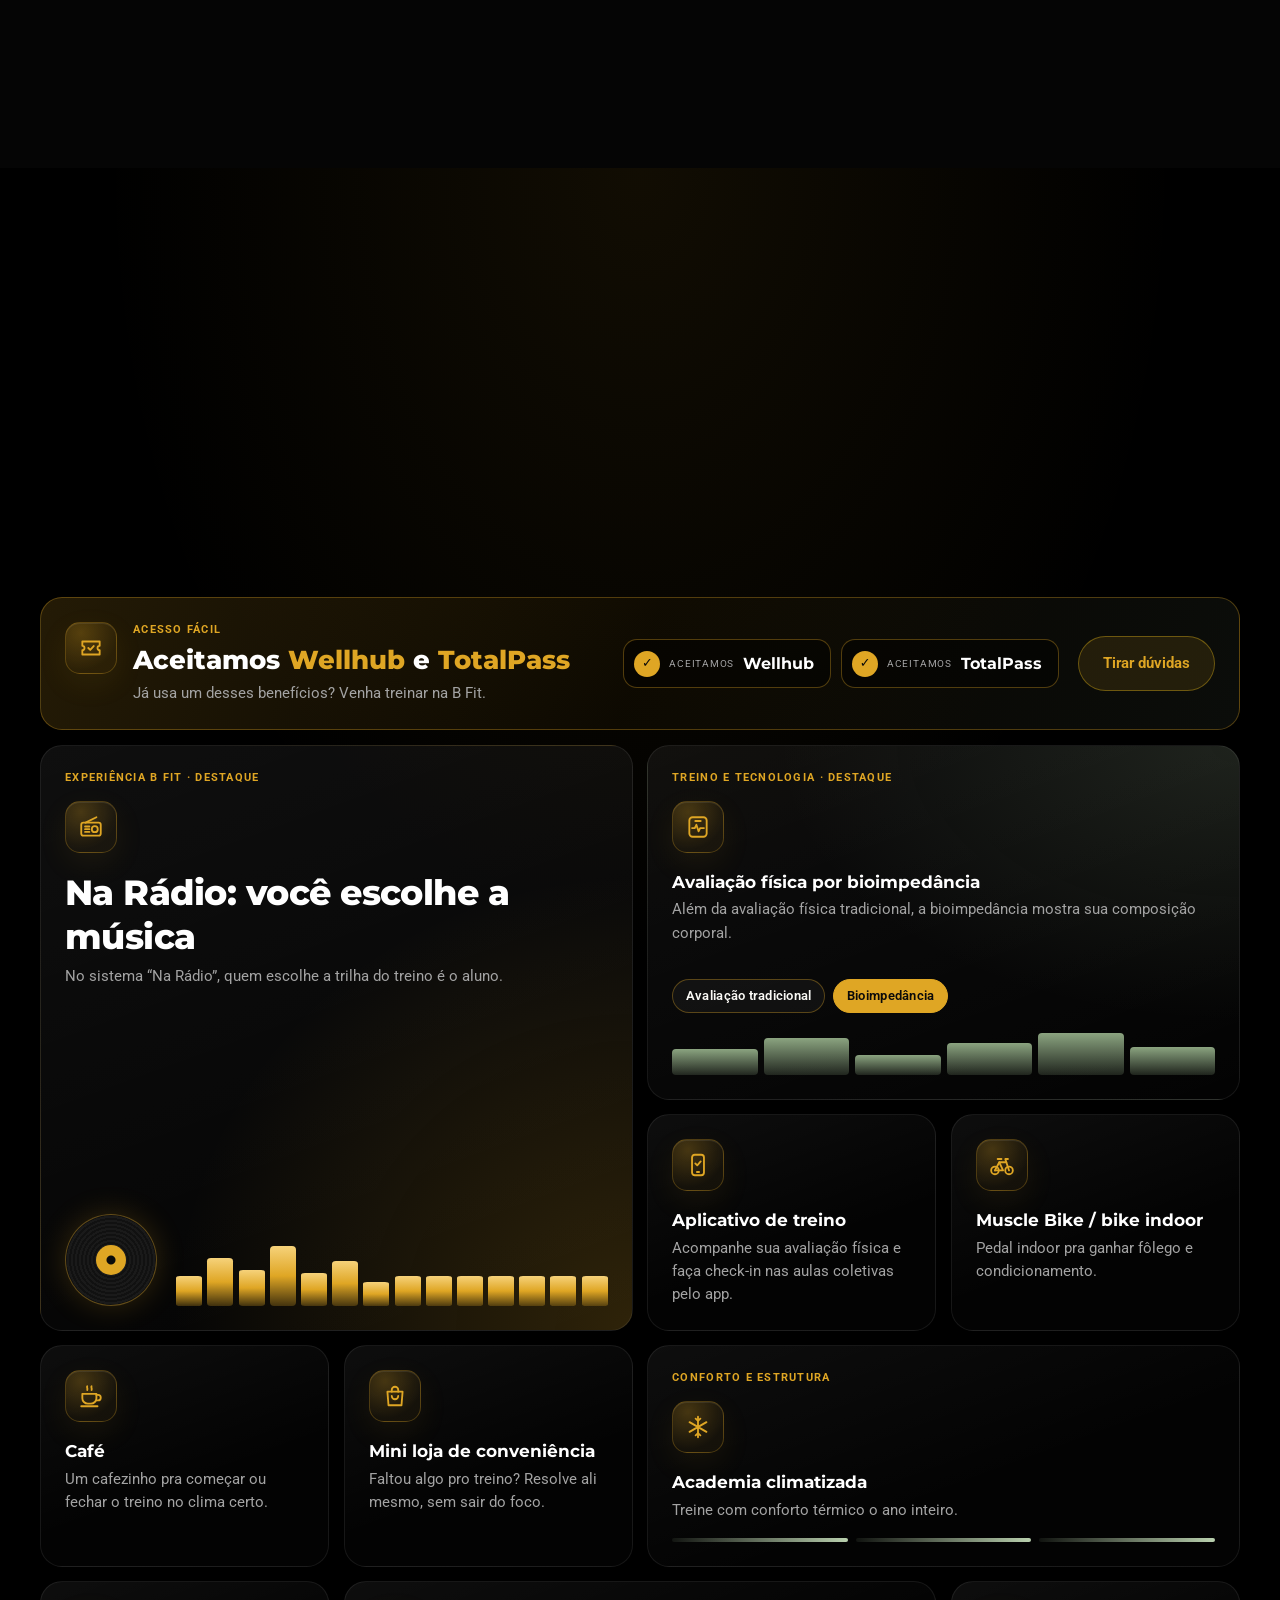
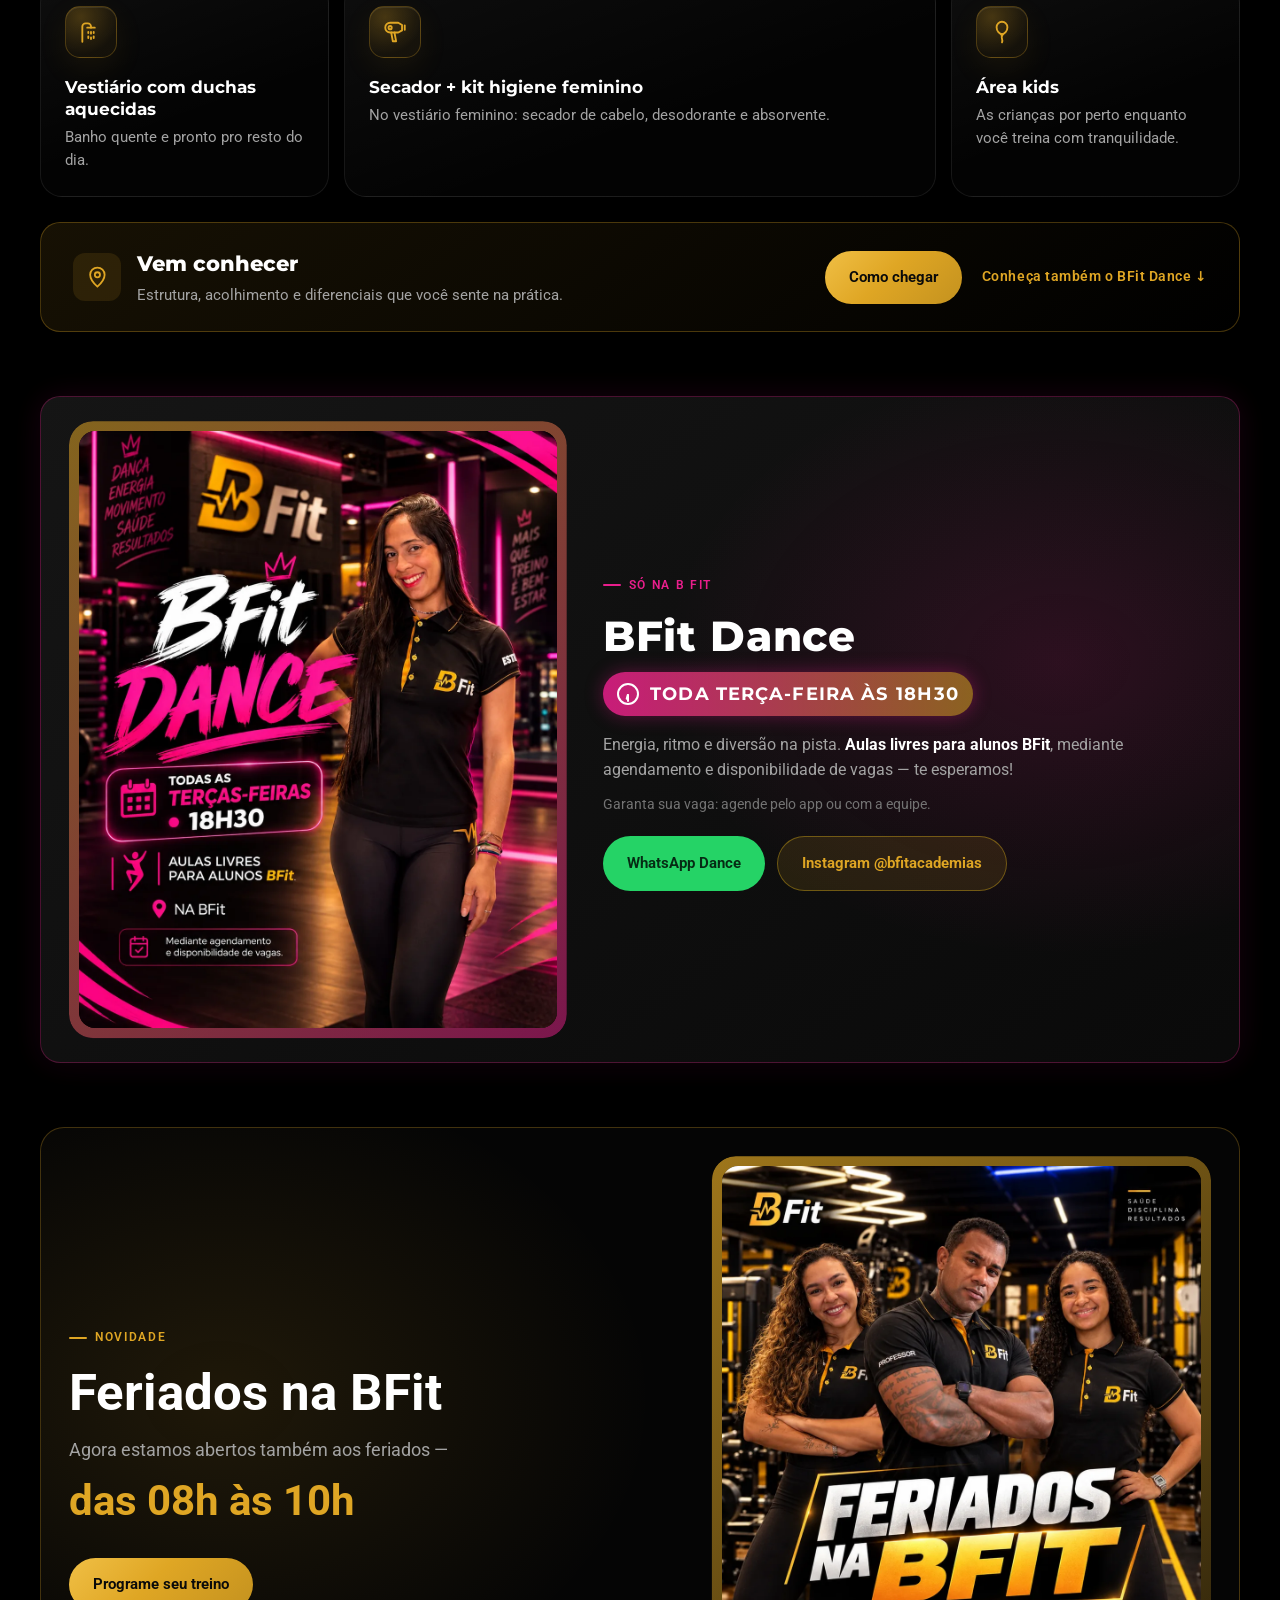
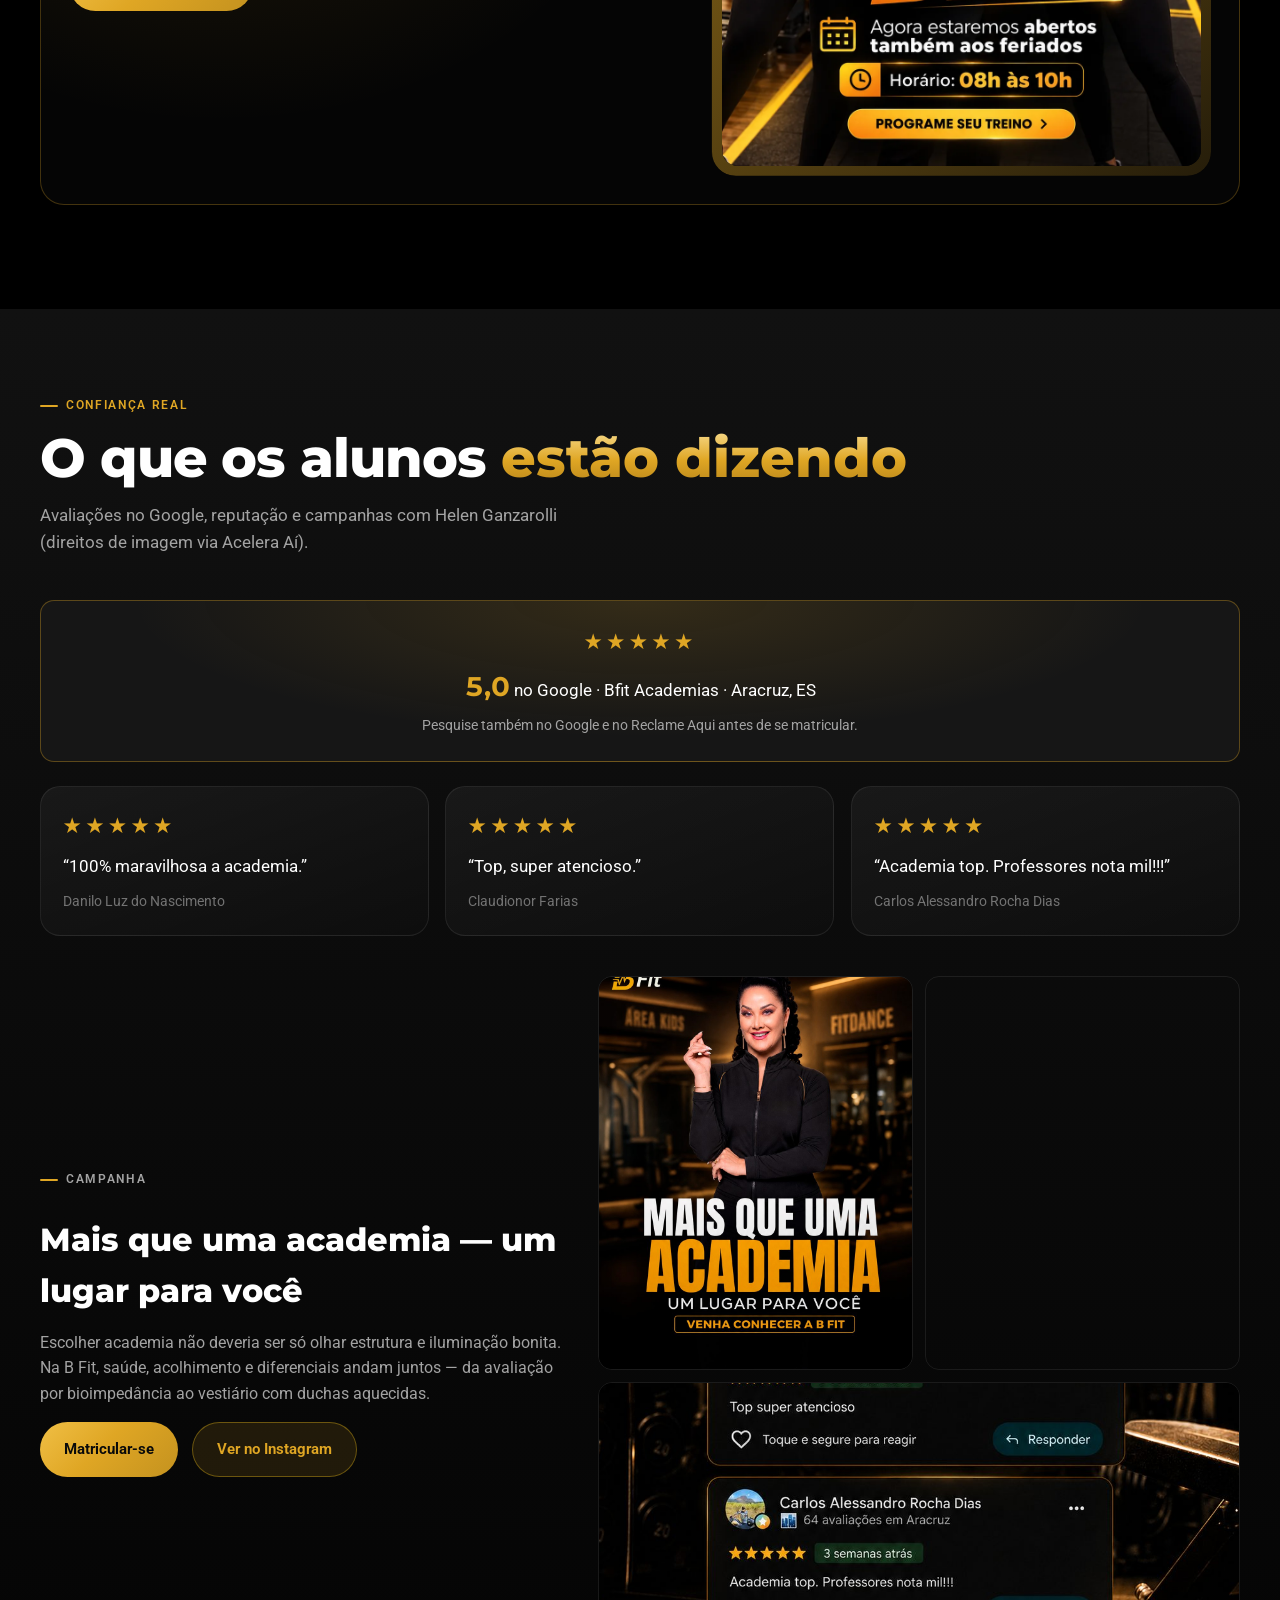
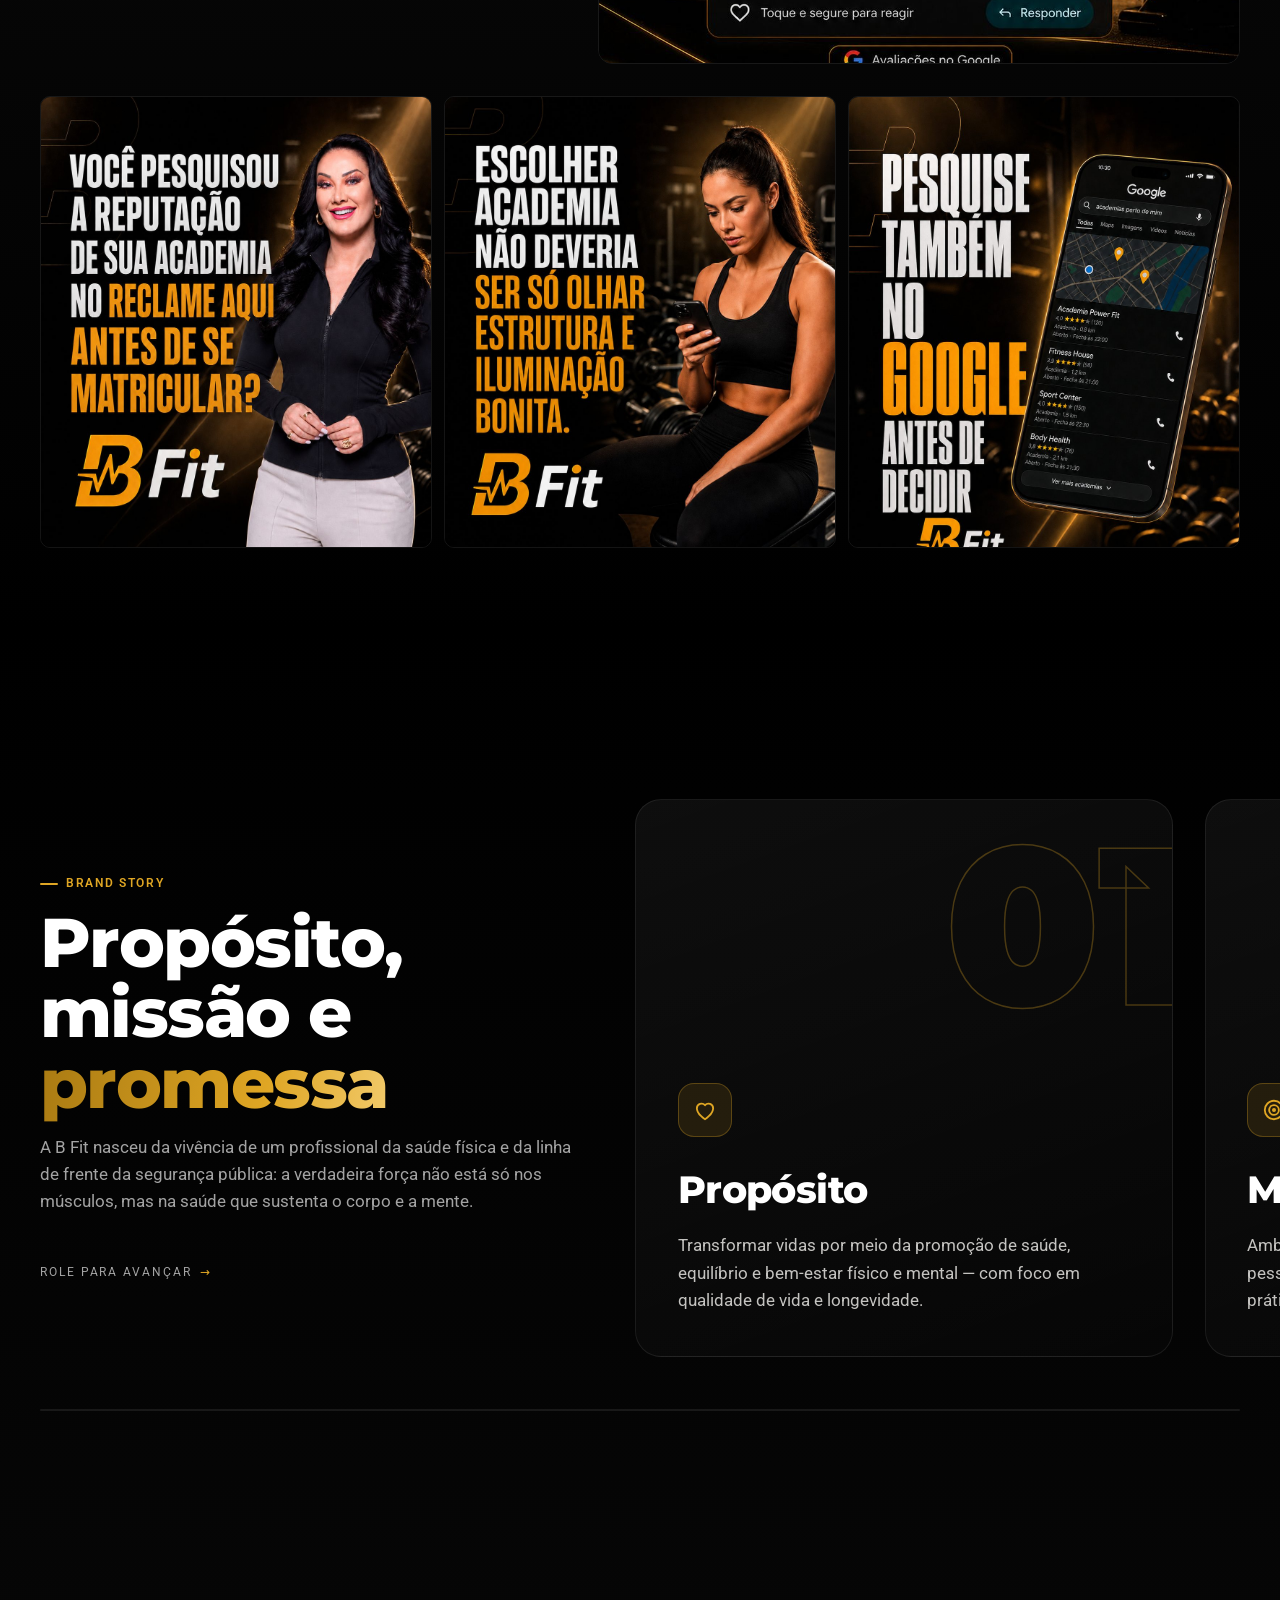
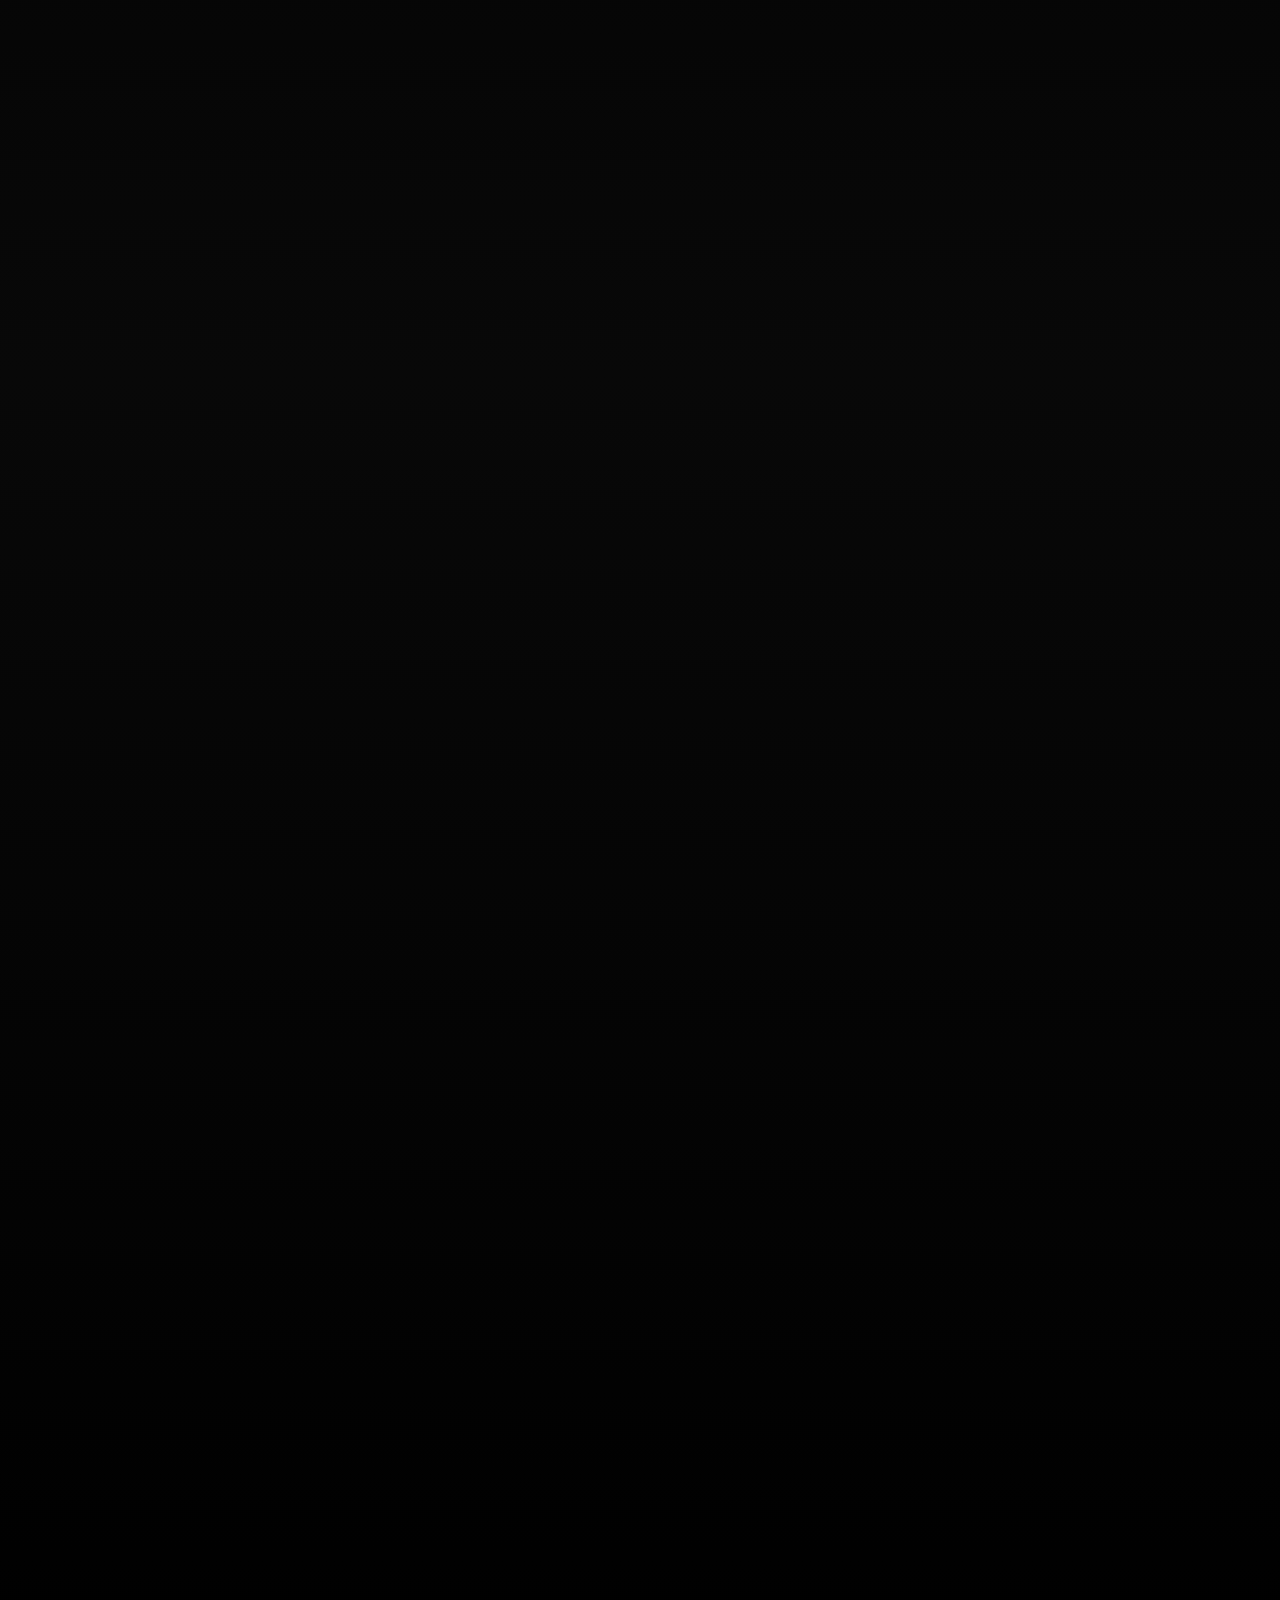
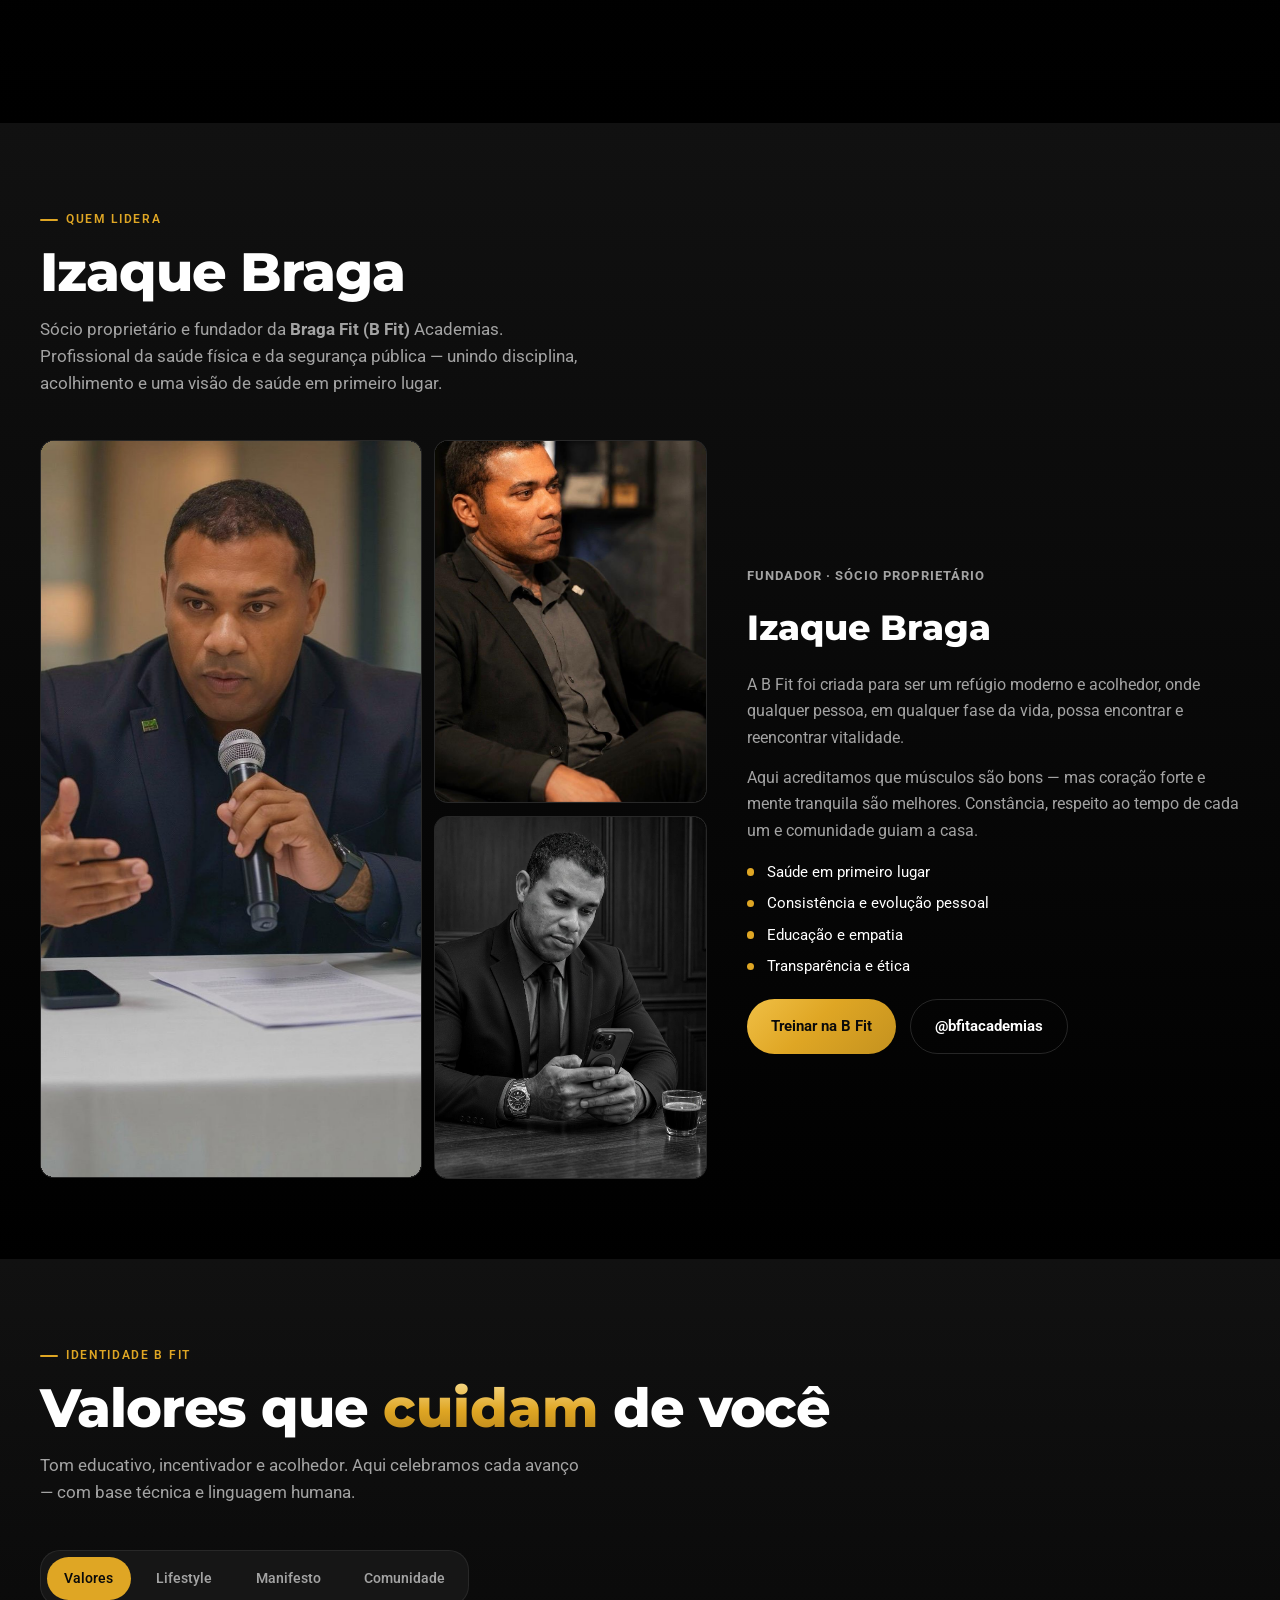
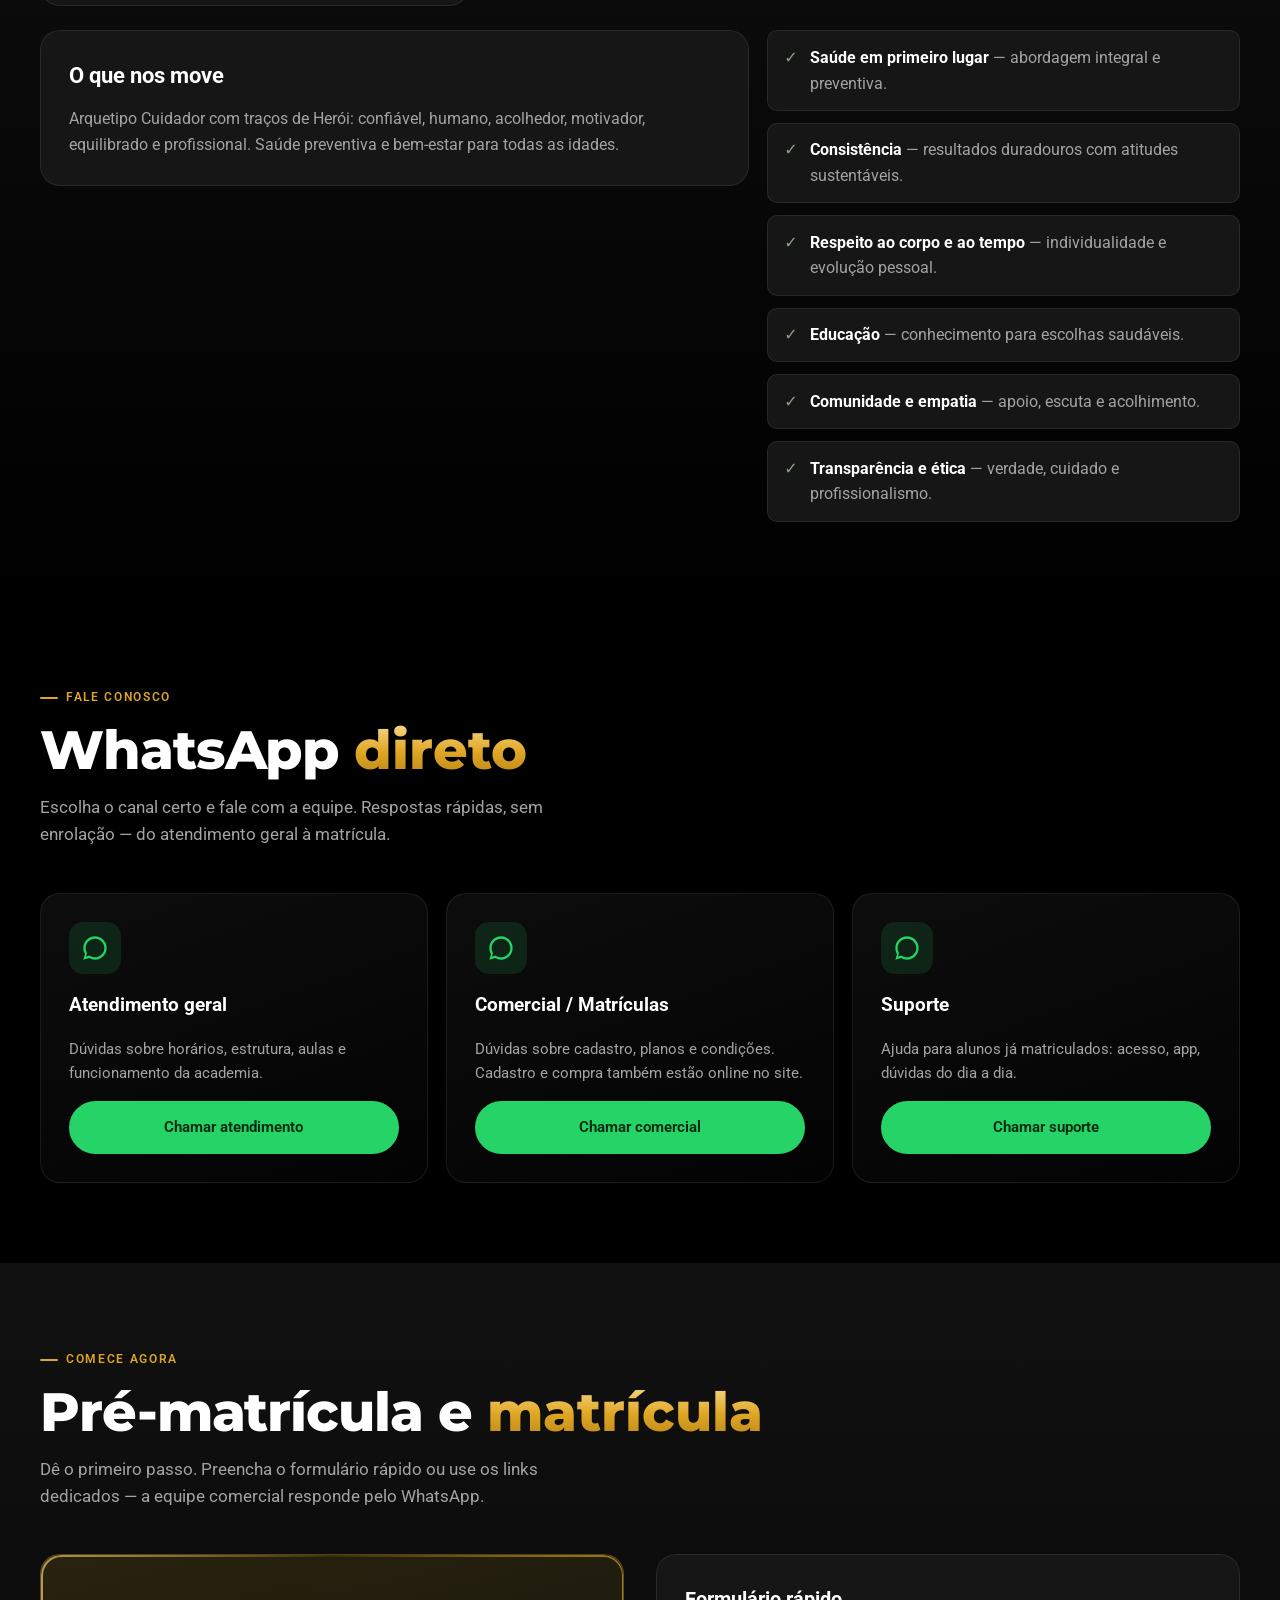
==== commit b7800565: "Área de aprendizado BFit (/aprender): minicurso, prova e painel admin" ====
--- a/index.html
+++ b/index.html
@@ -1246,7 +1246,7 @@
         </div>
       </div>
       <div class="footer__bottom">
-        <p>© <span id="year">2026</span> Academia BFIT. Todos os direitos reservados.</p>
+        <p>© <span id="year">2026</span> Academia BFIT. Todos os direitos reservados. <a href="/aprender/" rel="nofollow" style="opacity:.55;margin-left:.6rem;font-size:.85em;text-decoration:underline;text-underline-offset:3px">Equipe</a></p>
         <div class="socials">
           <a href="https://instagram.com/bfitacademias" target="_blank" rel="noopener noreferrer" aria-label="Instagram BFIT">
             <svg width="18" height="18" viewBox="0 0 24 24" fill="currentColor" aria-hidden="true"><path d="M12 2.2c3.2 0 3.6 0 4.9.1 1.2.1 1.9.2 2.3.4.6.2 1 .5 1.5 1 .4.4.7.9 1 1.5.2.4.4 1.1.4 2.3.1 1.3.1 1.7.1 4.9s0 3.6-.1 4.9c-.1 1.2-.2 1.9-.4 2.3-.2.6-.5 1-1 1.5-.4.4-.9.7-1.5 1-.4.2-1.1.4-2.3.4-1.3.1-1.7.1-4.9.1s-3.6 0-4.9-.1c-1.2-.1-1.9-.2-2.3-.4-.6-.2-1-.5-1.5-1-.4-.4-.7-.9-1-1.5-.2-.4-.4-1.1-.4-2.3C2.2 15.6 2.2 15.2 2.2 12s0-3.6.1-4.9c.1-1.2.2-1.9.4-2.3.2-.6.5-1 1-1.5.4-.4.9-.7 1.5-1 .4-.2 1.1-.4 2.3-.4C8.4 2.2 8.8 2.2 12 2.2m0-2.2C8.7 0 8.3 0 7 0 5.7.1 4.8.3 4 .6c-.9.3-1.6.8-2.3 1.5C1 2.8.5 3.5.2 4.4.3 5.2.1 6.1 0 7.4 0 8.7 0 9.1 0 12s0 3.3.1 4.6c.1 1.3.3 2.2.6 3 .3.9.8 1.6 1.5 2.3.7.7 1.4 1.2 2.3 1.5.8.3 1.7.5 3 .6C8.3 24 8.7 24 12 24s3.3 0 4.6-.1c1.3-.1 2.2-.3 3-.6.9-.3 1.6-.8 2.3-1.5.7-.7 1.2-1.4 1.5-2.3.3-.8.5-1.7.6-3 .1-1.3.1-1.7.1-4.6s0-3.3-.1-4.6c-.1-1.3-.3-2.2-.6-3-.3-.9-.8-1.6-1.5-2.3C20.2.5 19.5 0 18.6.2c-.8-.3-1.7-.5-3-.6C15.3 0 14.9 0 12 0z"/><path d="M12 5.8A6.2 6.2 0 1 0 12 18.2 6.2 6.2 0 1 0 12 5.8zm0 10.2a4 4 0 1 1 0-8 4 4 0 0 1 0 8zM18.4 4.6a1.4 1.4 0 1 0 0 2.9 1.4 1.4 0 0 0 0-2.9z"/></svg>
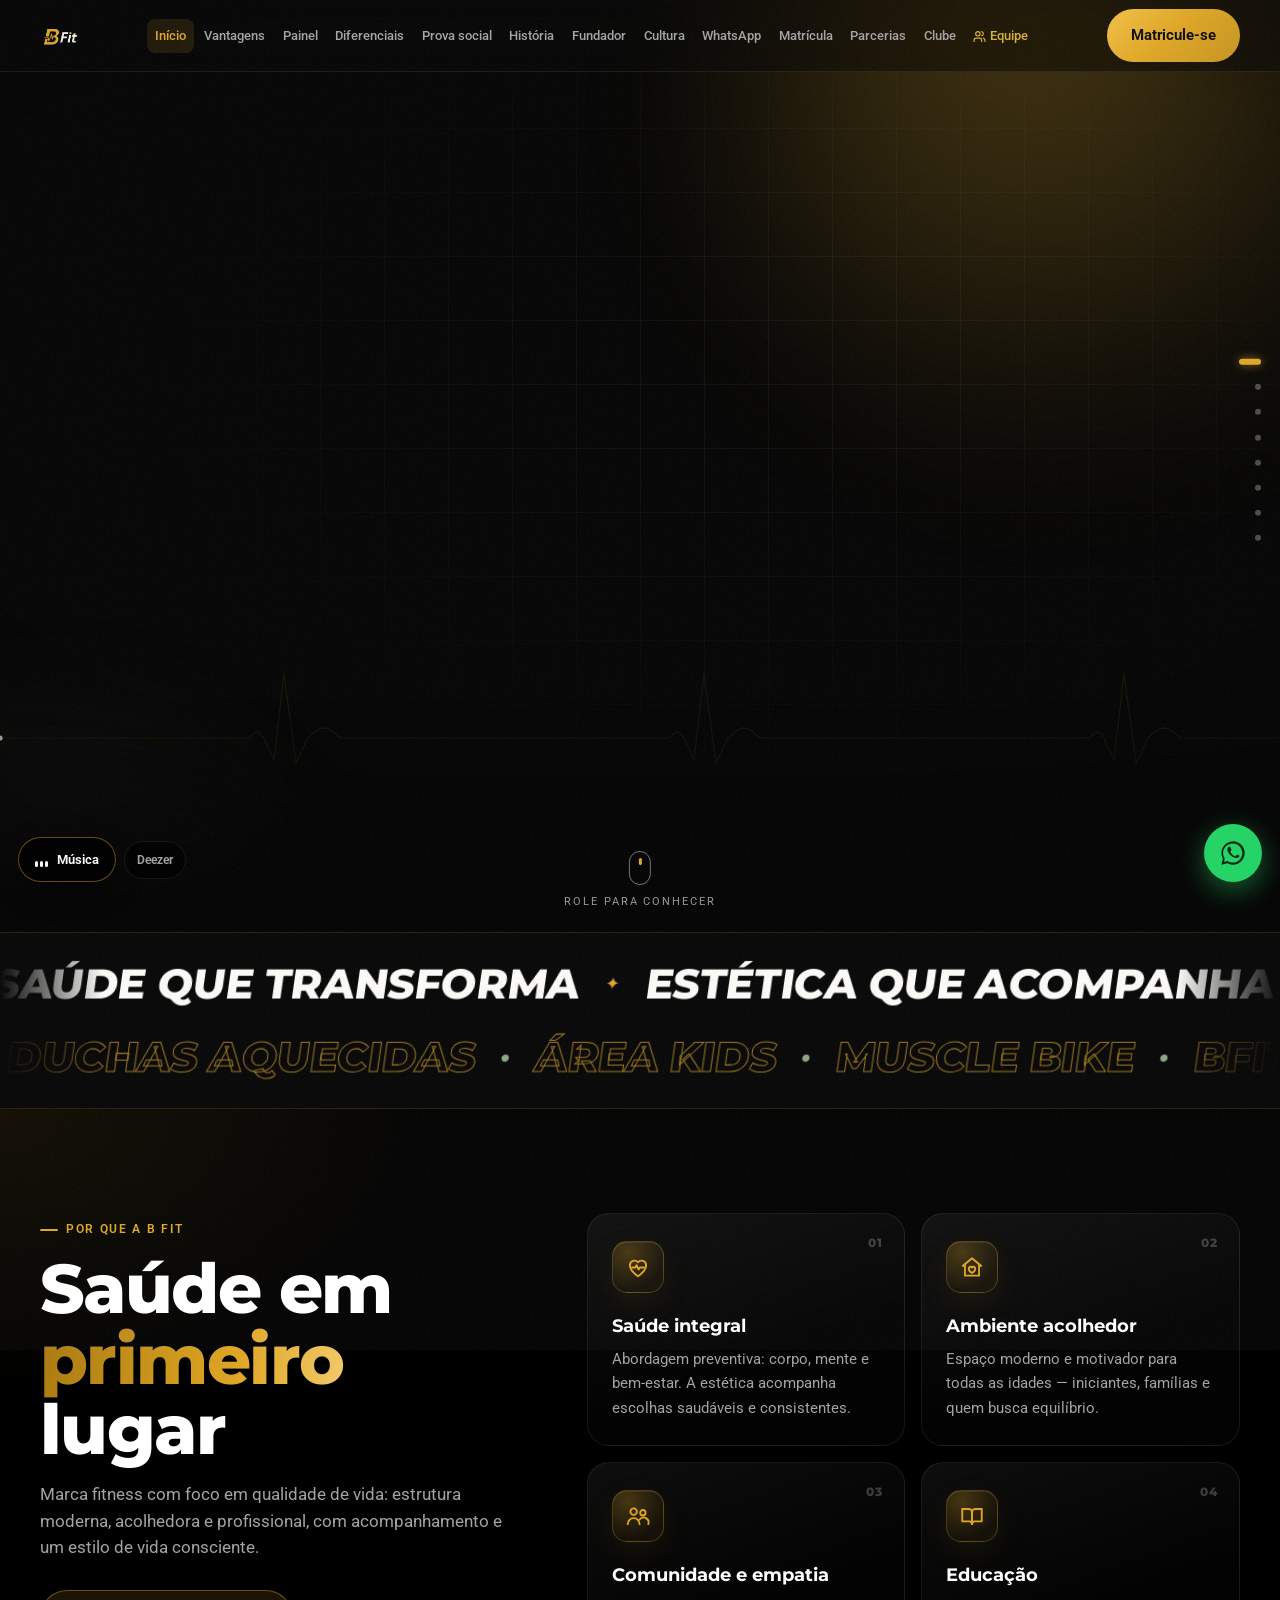
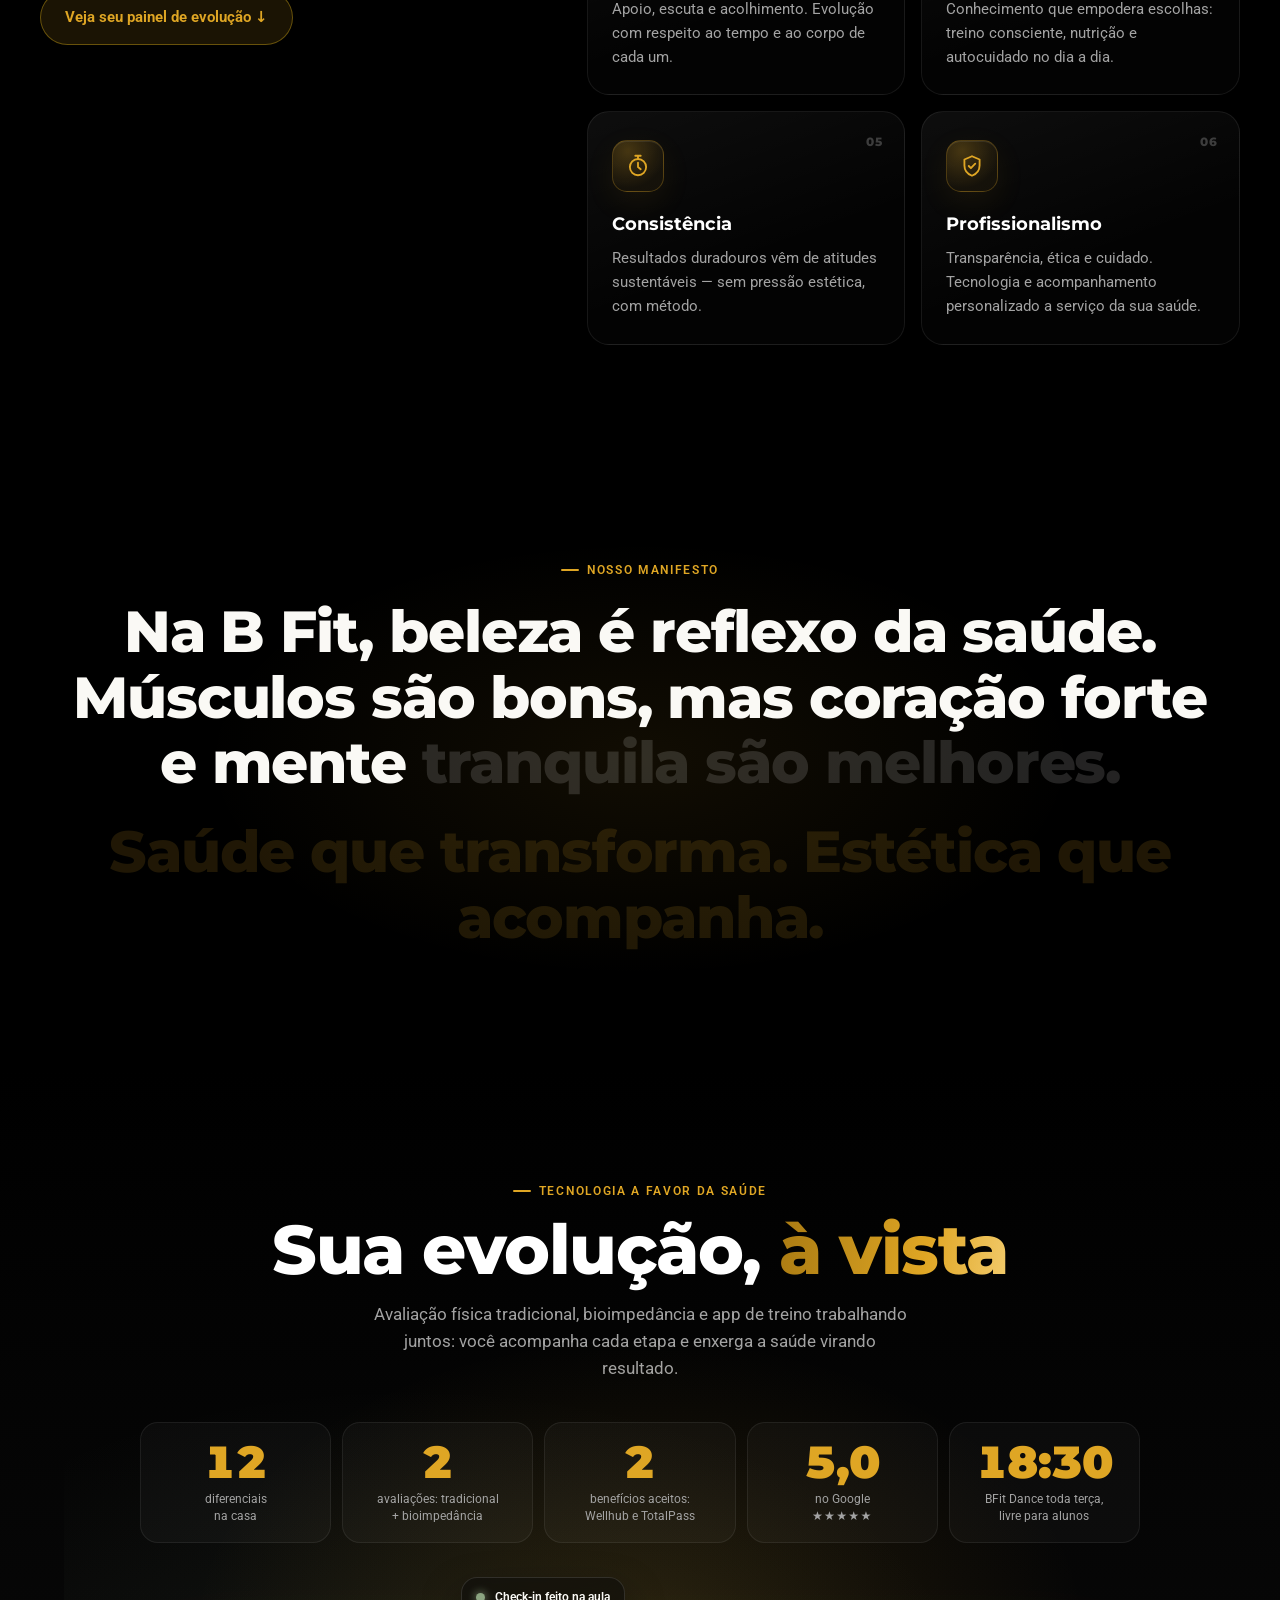
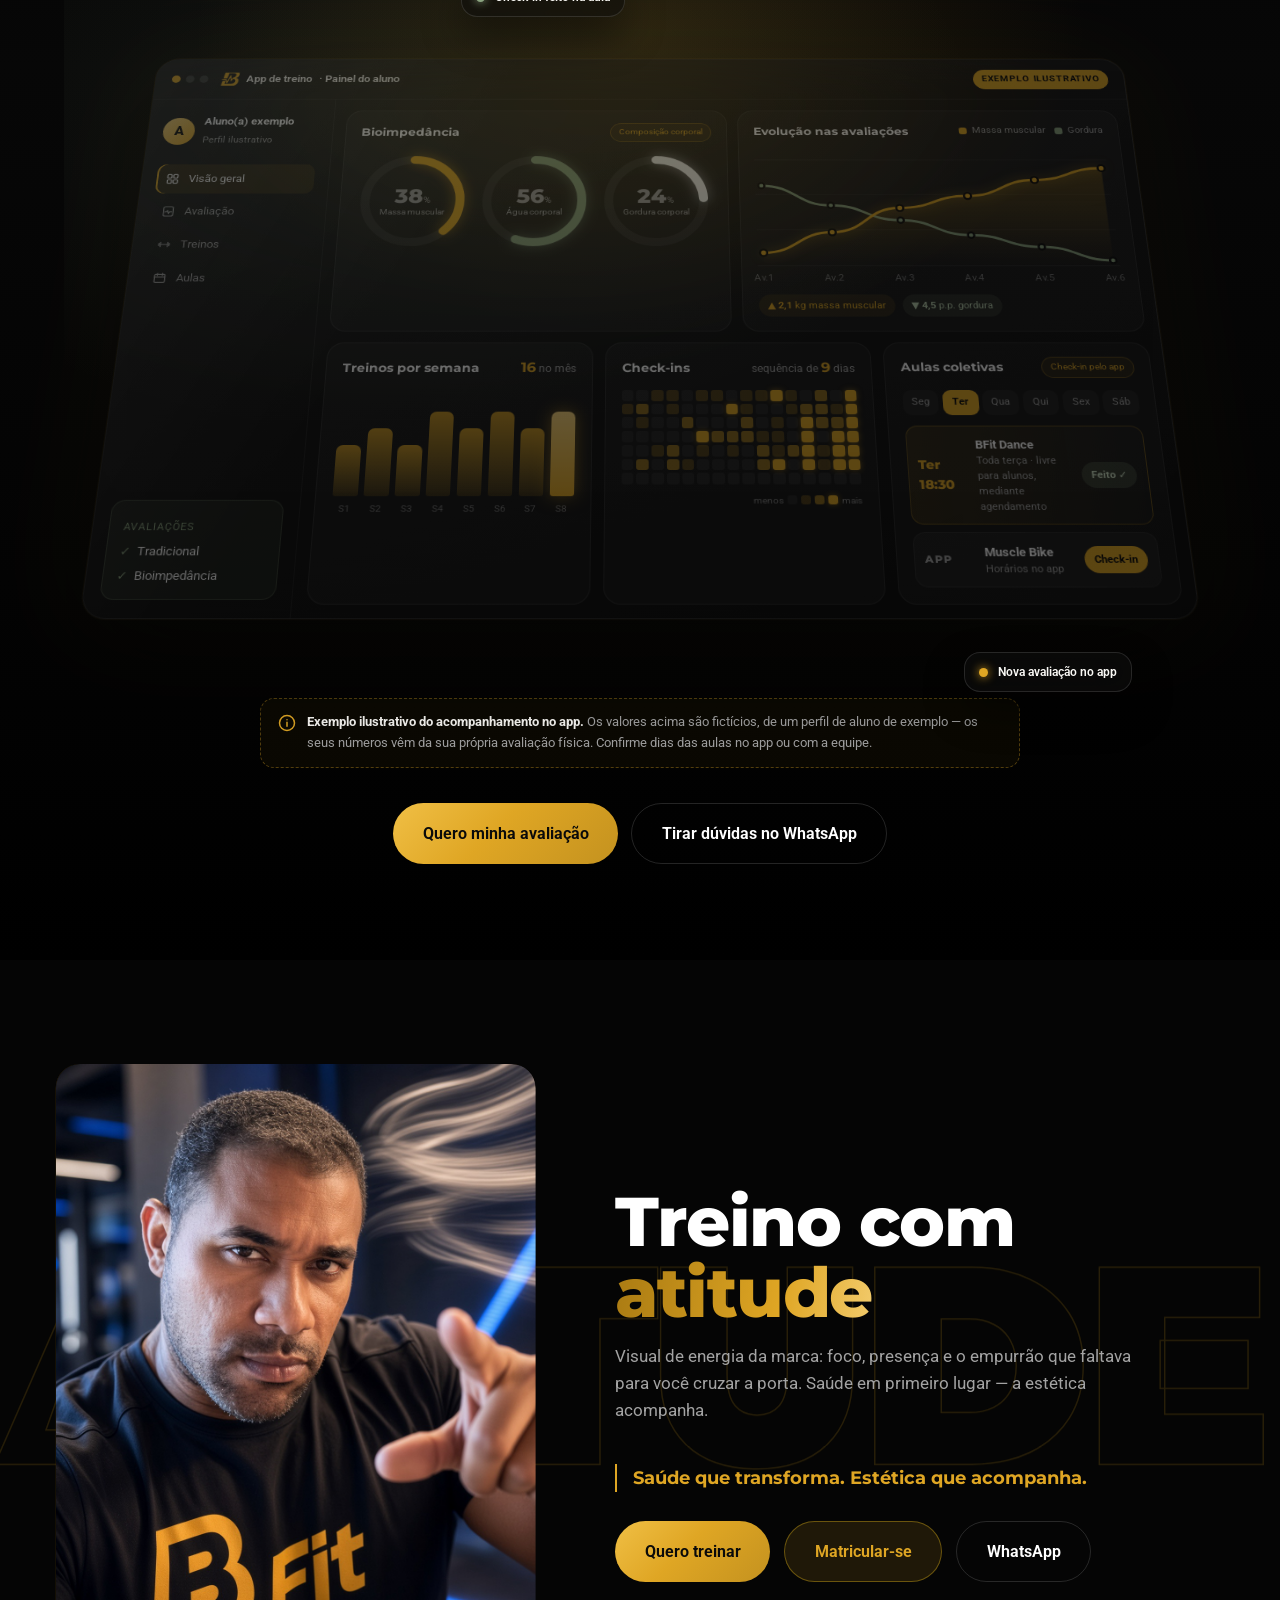
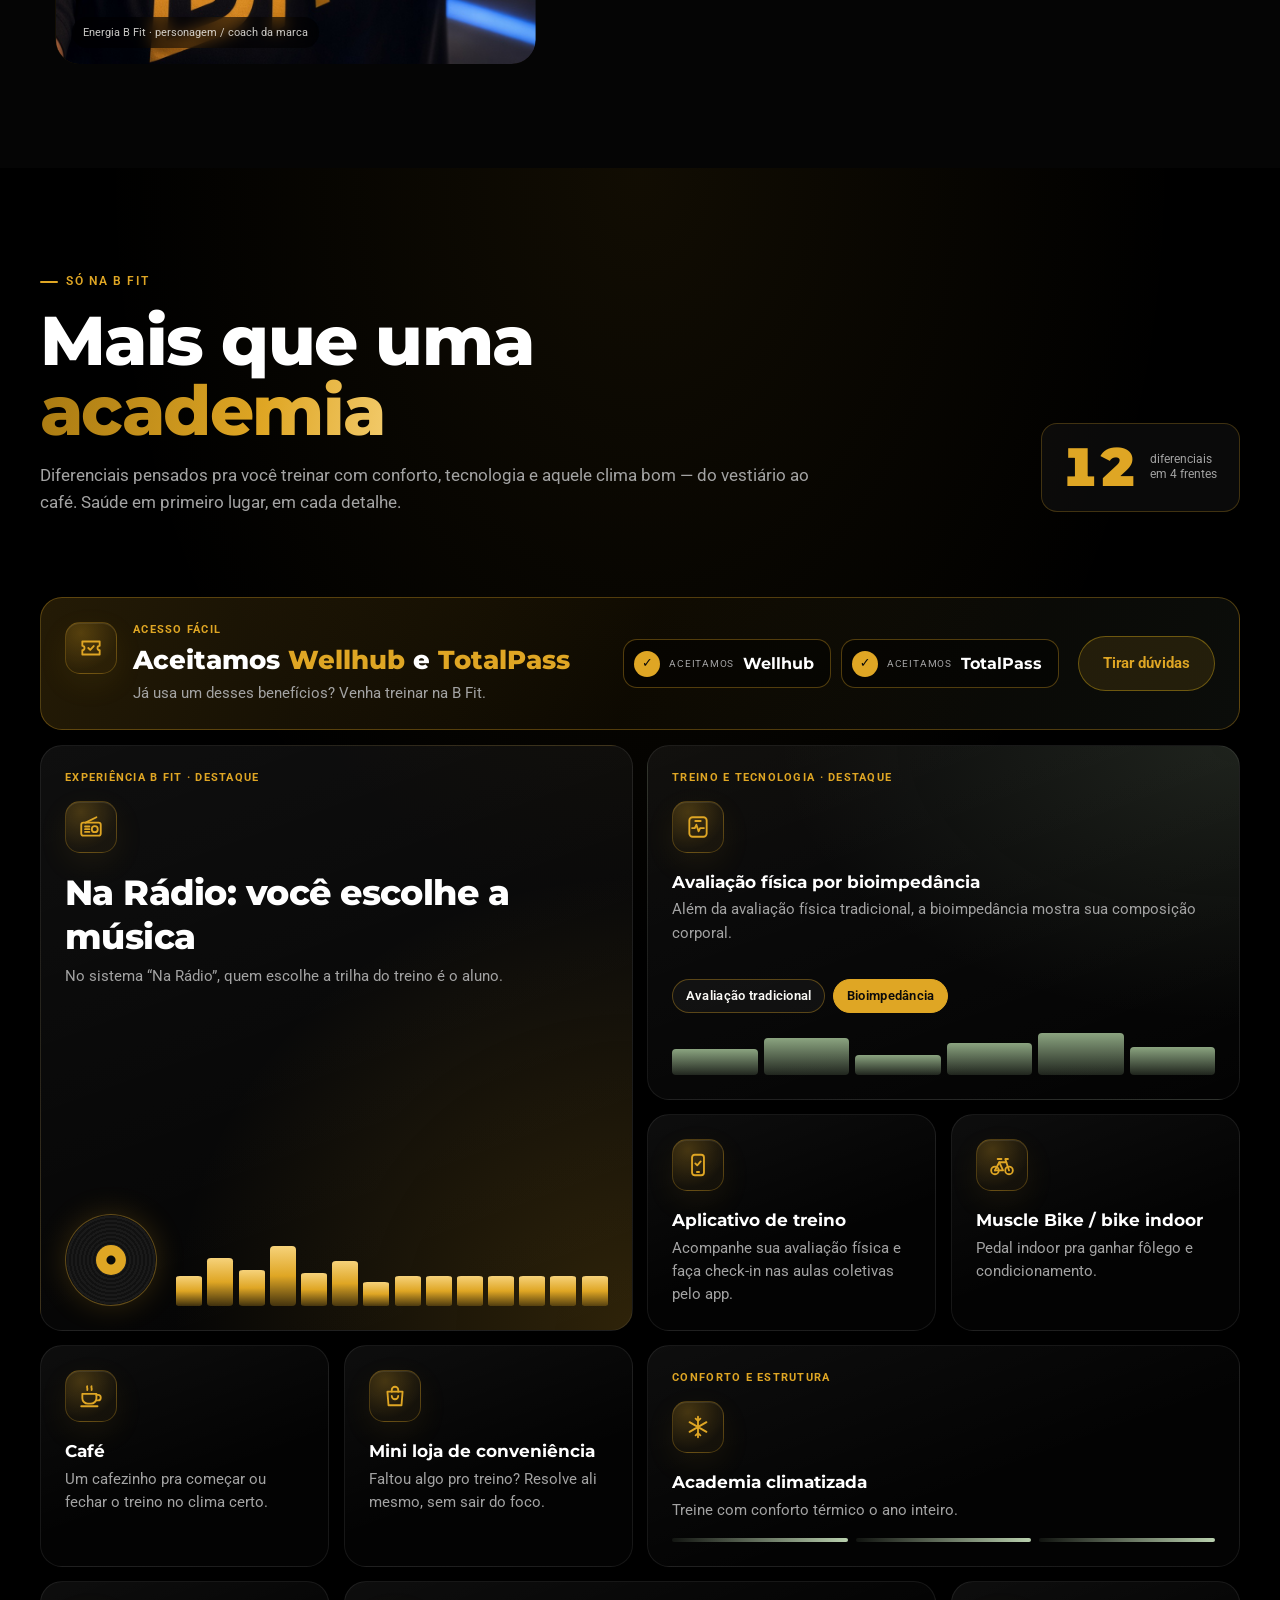
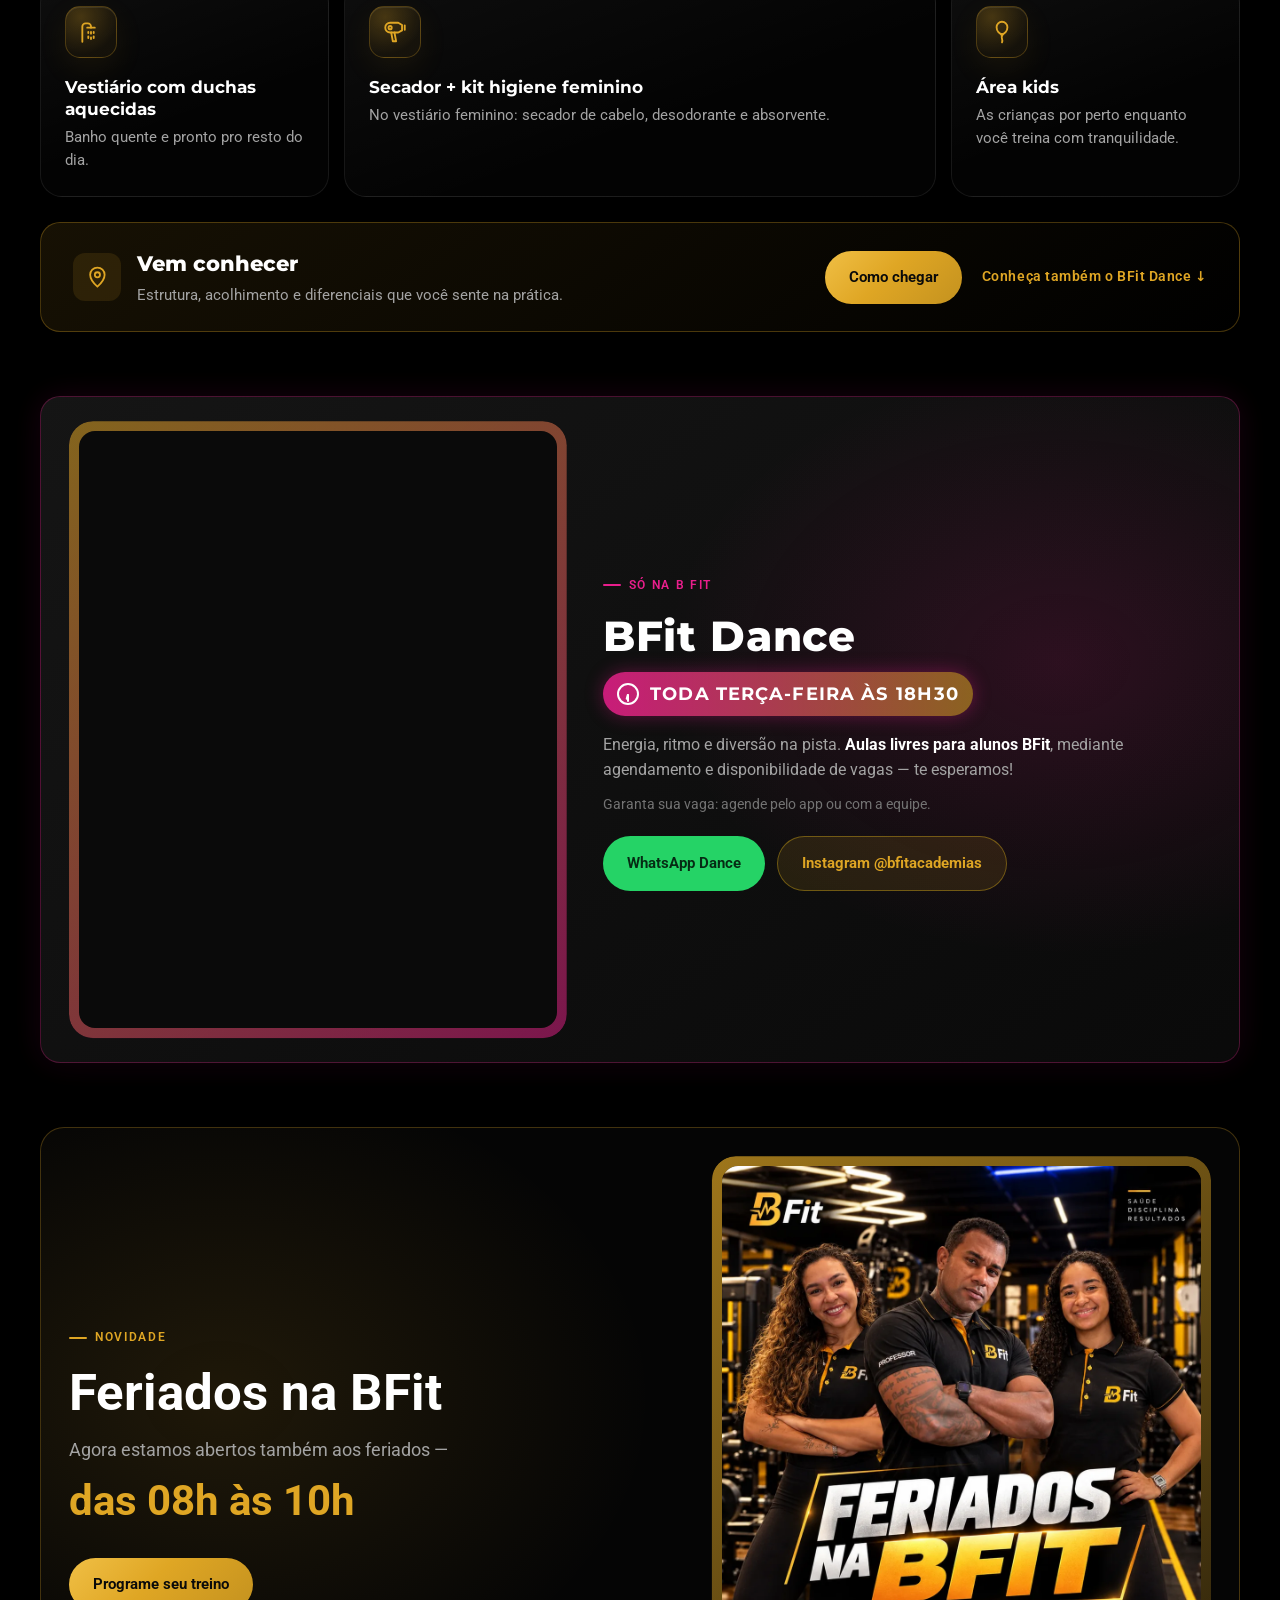
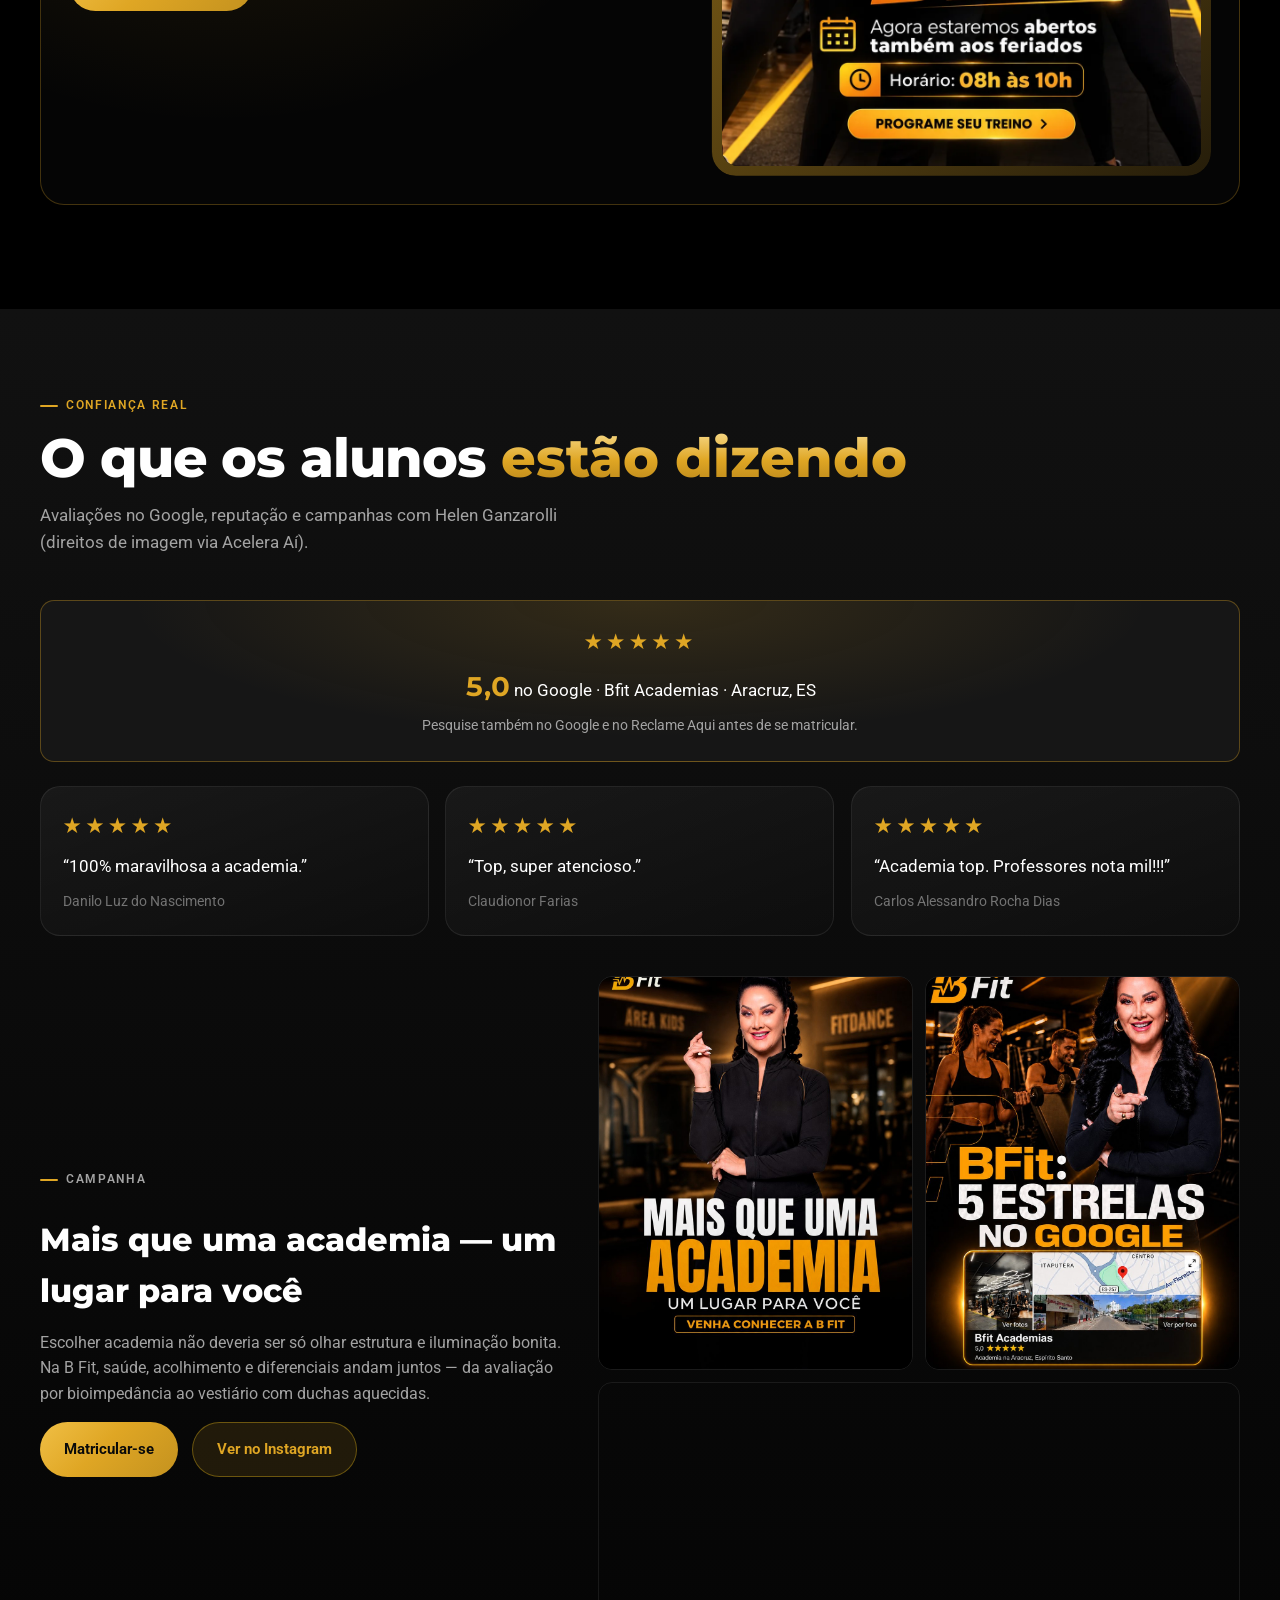
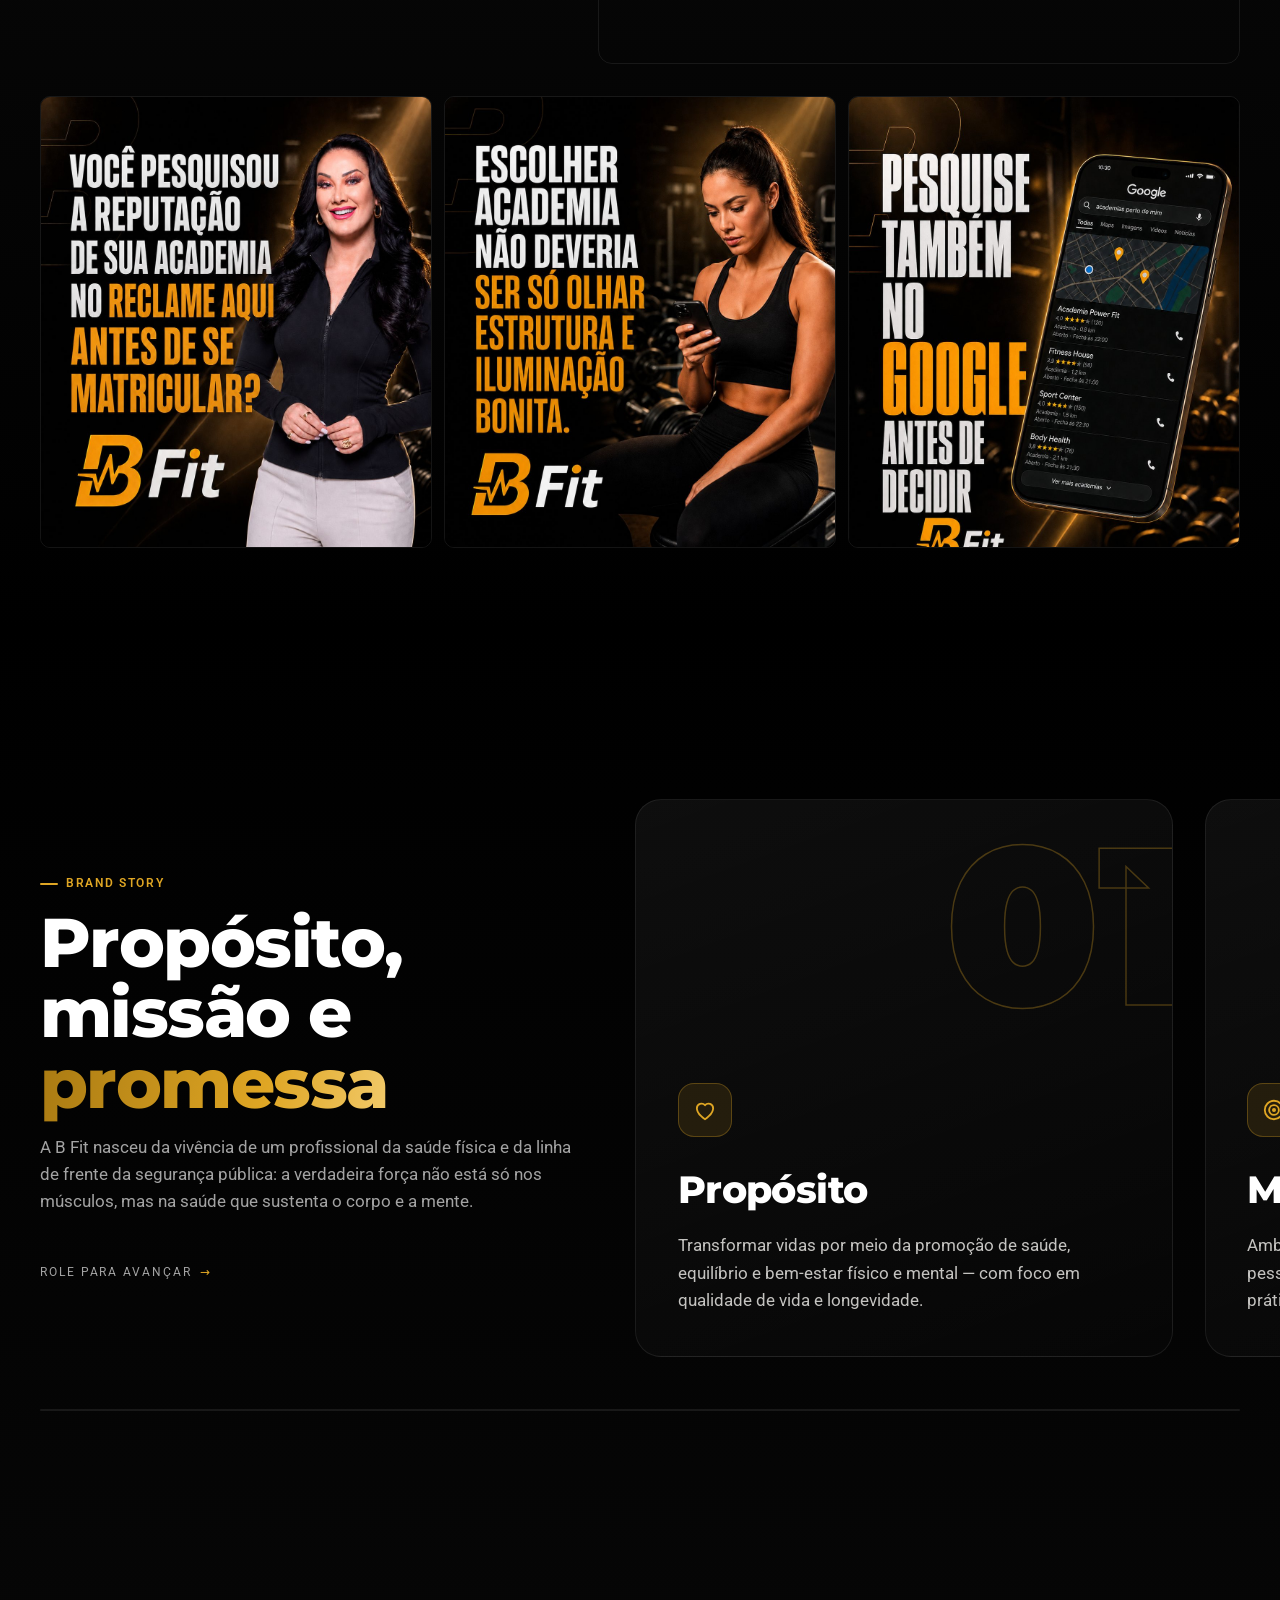
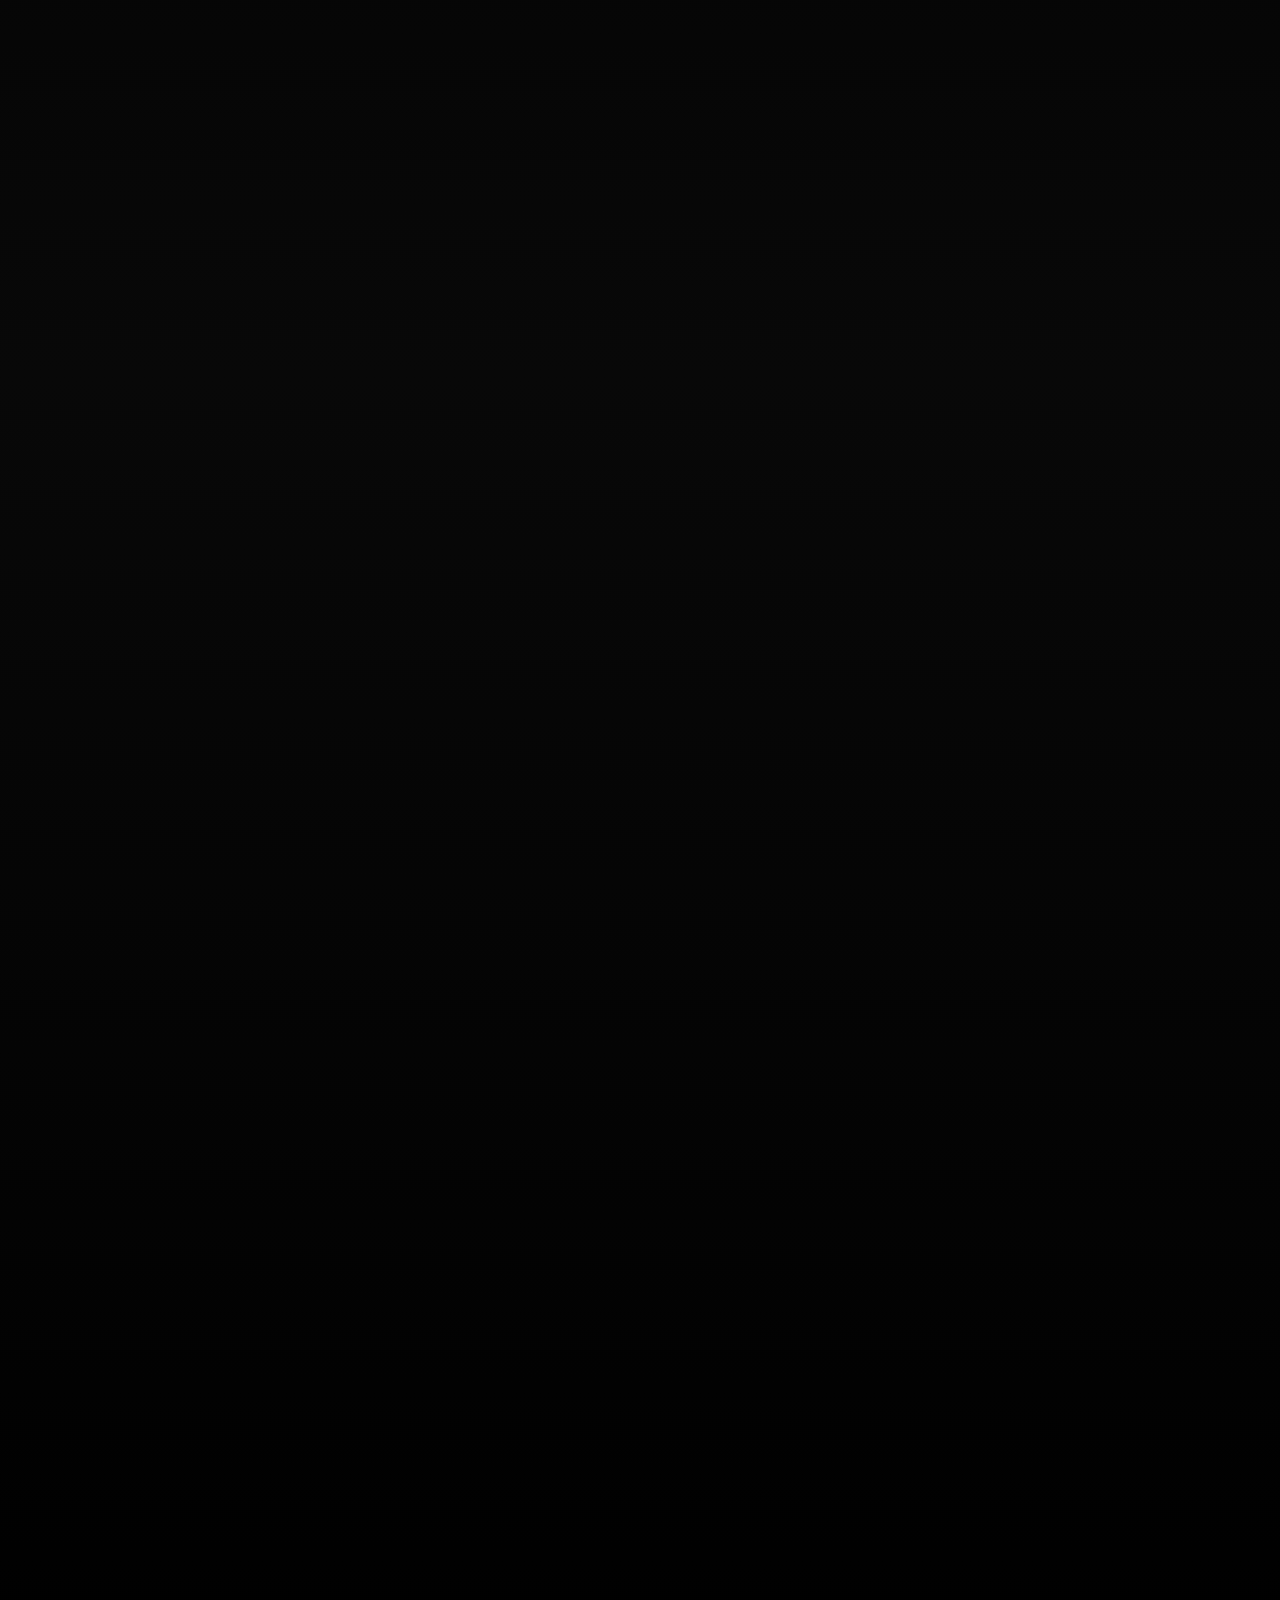
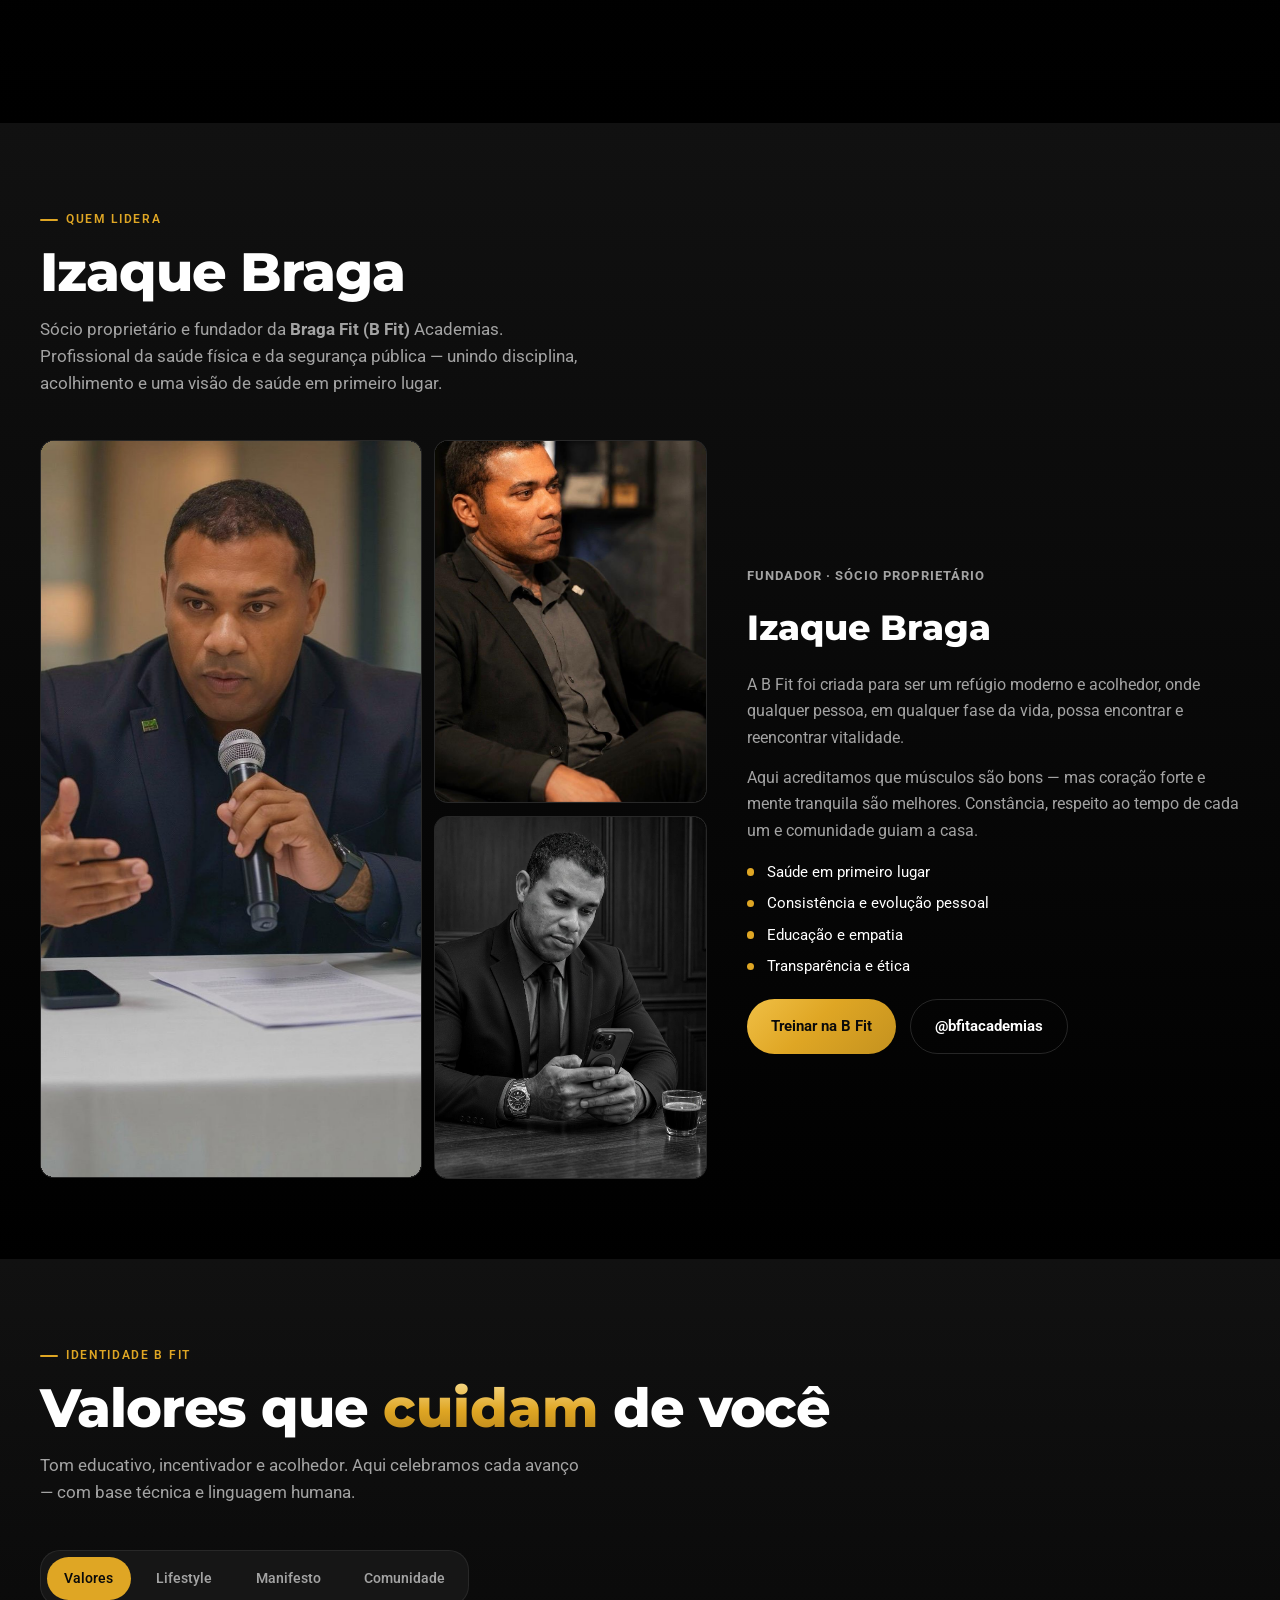
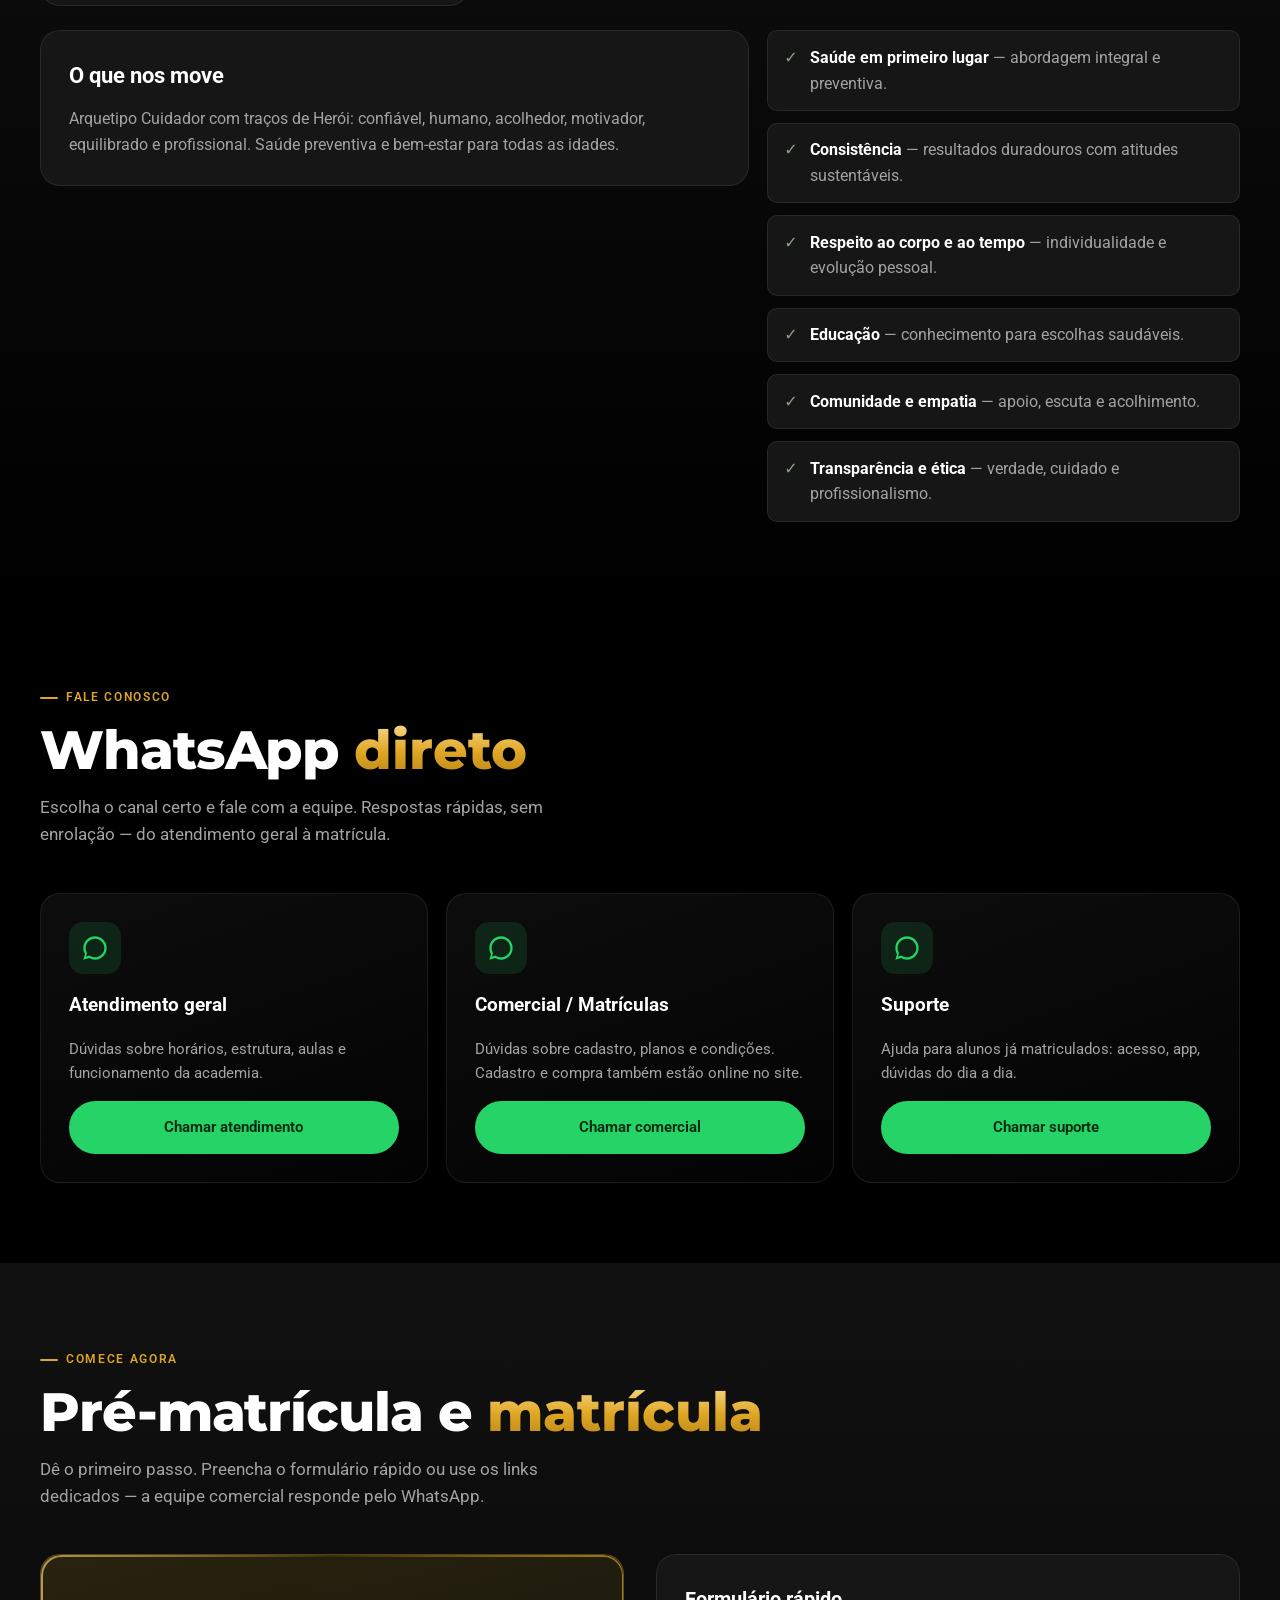
==== commit a13414a6: "Add Equipe (/aprender/) link to main top nav and mobile menu" ====
--- a/index.html
+++ b/index.html
@@ -120,6 +120,7 @@
         <a class="nav__link" href="#matricula">Matrícula</a>
         <a class="nav__link" href="#parcerias">Parcerias</a>
         <a class="nav__link" href="#clube">Clube</a>
+        <a class="nav__link nav__link--equipe" href="/aprender/" rel="nofollow" title="Área da equipe" style="color:#d4af37;white-space:nowrap;display:inline-flex;align-items:center"><svg aria-hidden="true" width="13" height="13" viewBox="0 0 24 24" fill="none" stroke="currentColor" stroke-width="2.2" stroke-linecap="round" stroke-linejoin="round" style="flex:none;margin-right:4px"><path d="M16 21v-2a4 4 0 0 0-4-4H6a4 4 0 0 0-4 4v2"/><circle cx="9" cy="7" r="4"/><path d="M22 21v-2a4 4 0 0 0-3-3.87"/><path d="M16 3.13a4 4 0 0 1 0 7.75"/></svg>Equipe</a>
       </nav>
 
       <a class="btn btn--primary nav__cta" data-magnetic href="#matricula">Matricule-se</a>
@@ -153,6 +154,7 @@
       <a class="mobile-nav__link" href="#matricula">Matrícula</a>
       <a class="mobile-nav__link" href="#parcerias">Parcerias</a>
       <a class="mobile-nav__link" href="#clube">Clube de Vantagens</a>
+      <a class="mobile-nav__link mobile-nav__link--equipe" href="/aprender/" rel="nofollow" style="color:#d4af37">👥 Área da Equipe</a>
     </nav>
     <div class="mobile-nav__actions">
       <a class="btn btn--primary btn--block" href="#matricula">Matricule-se agora</a>
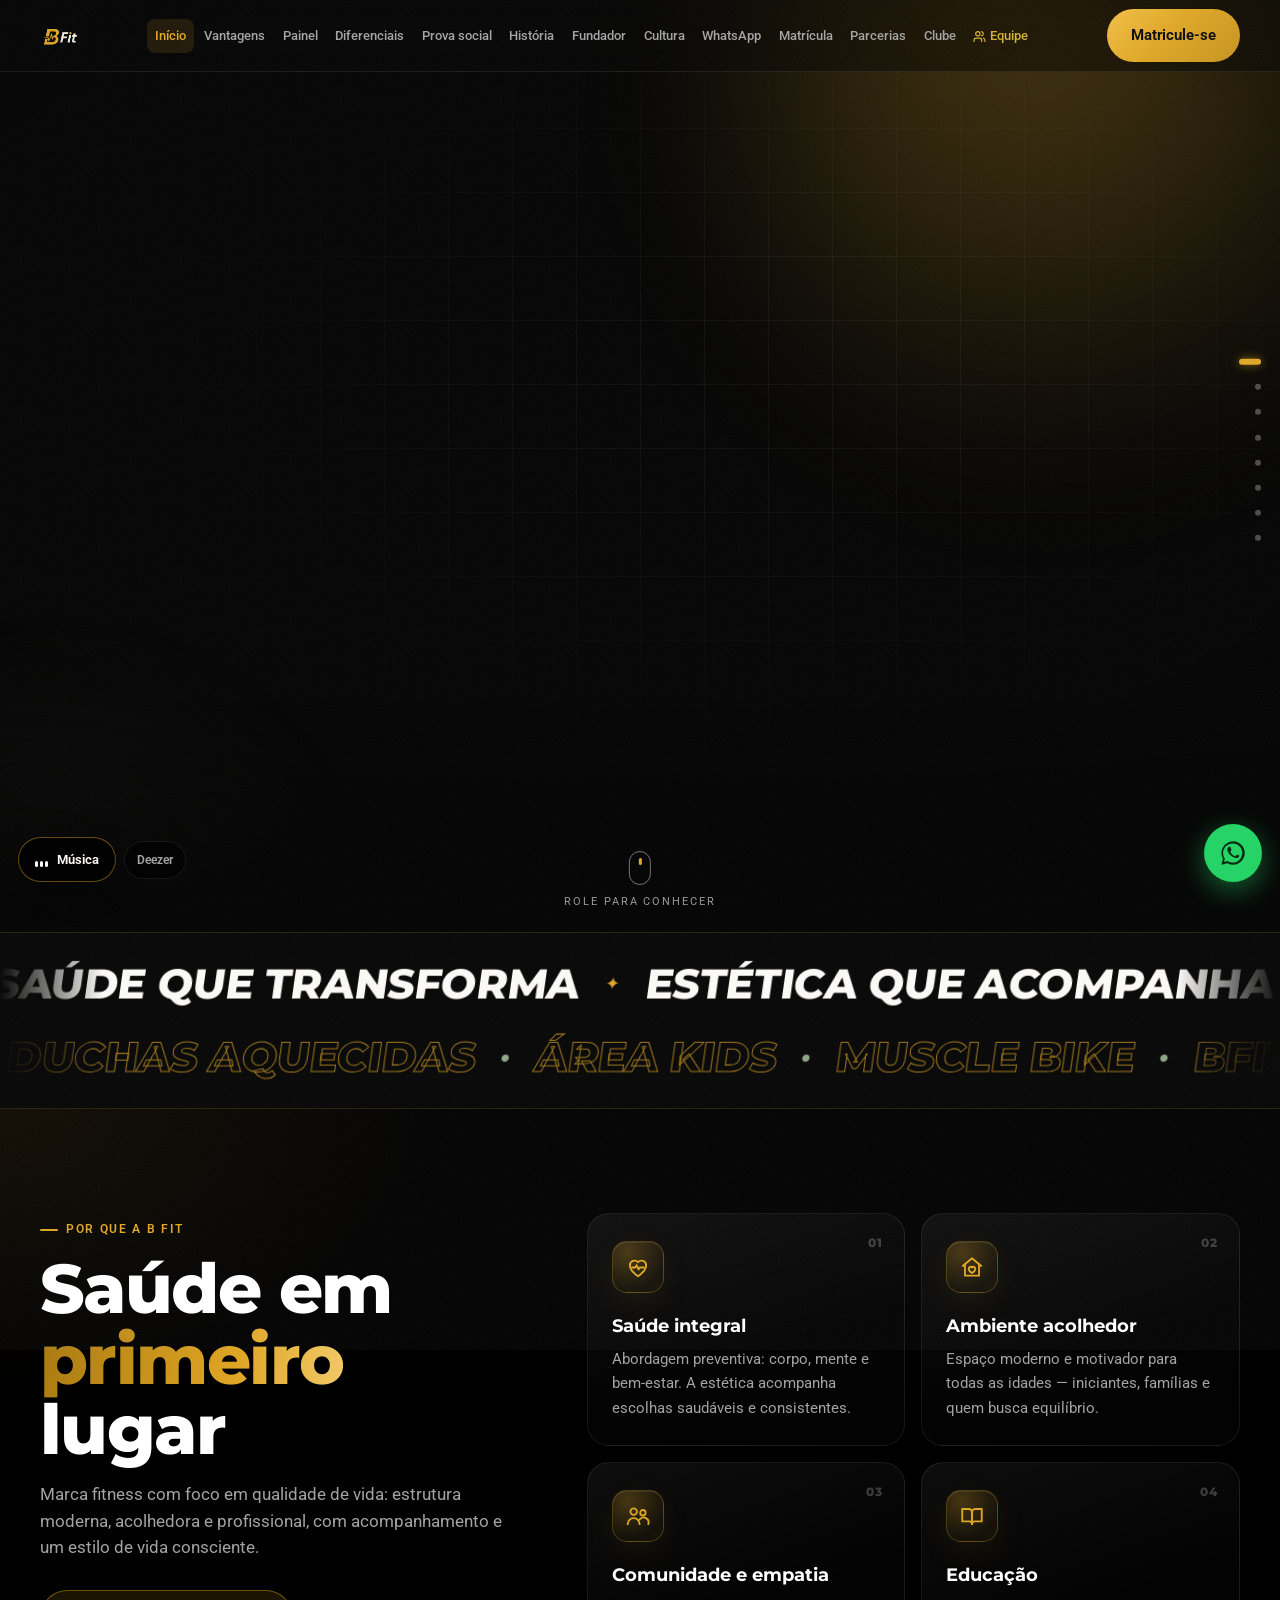
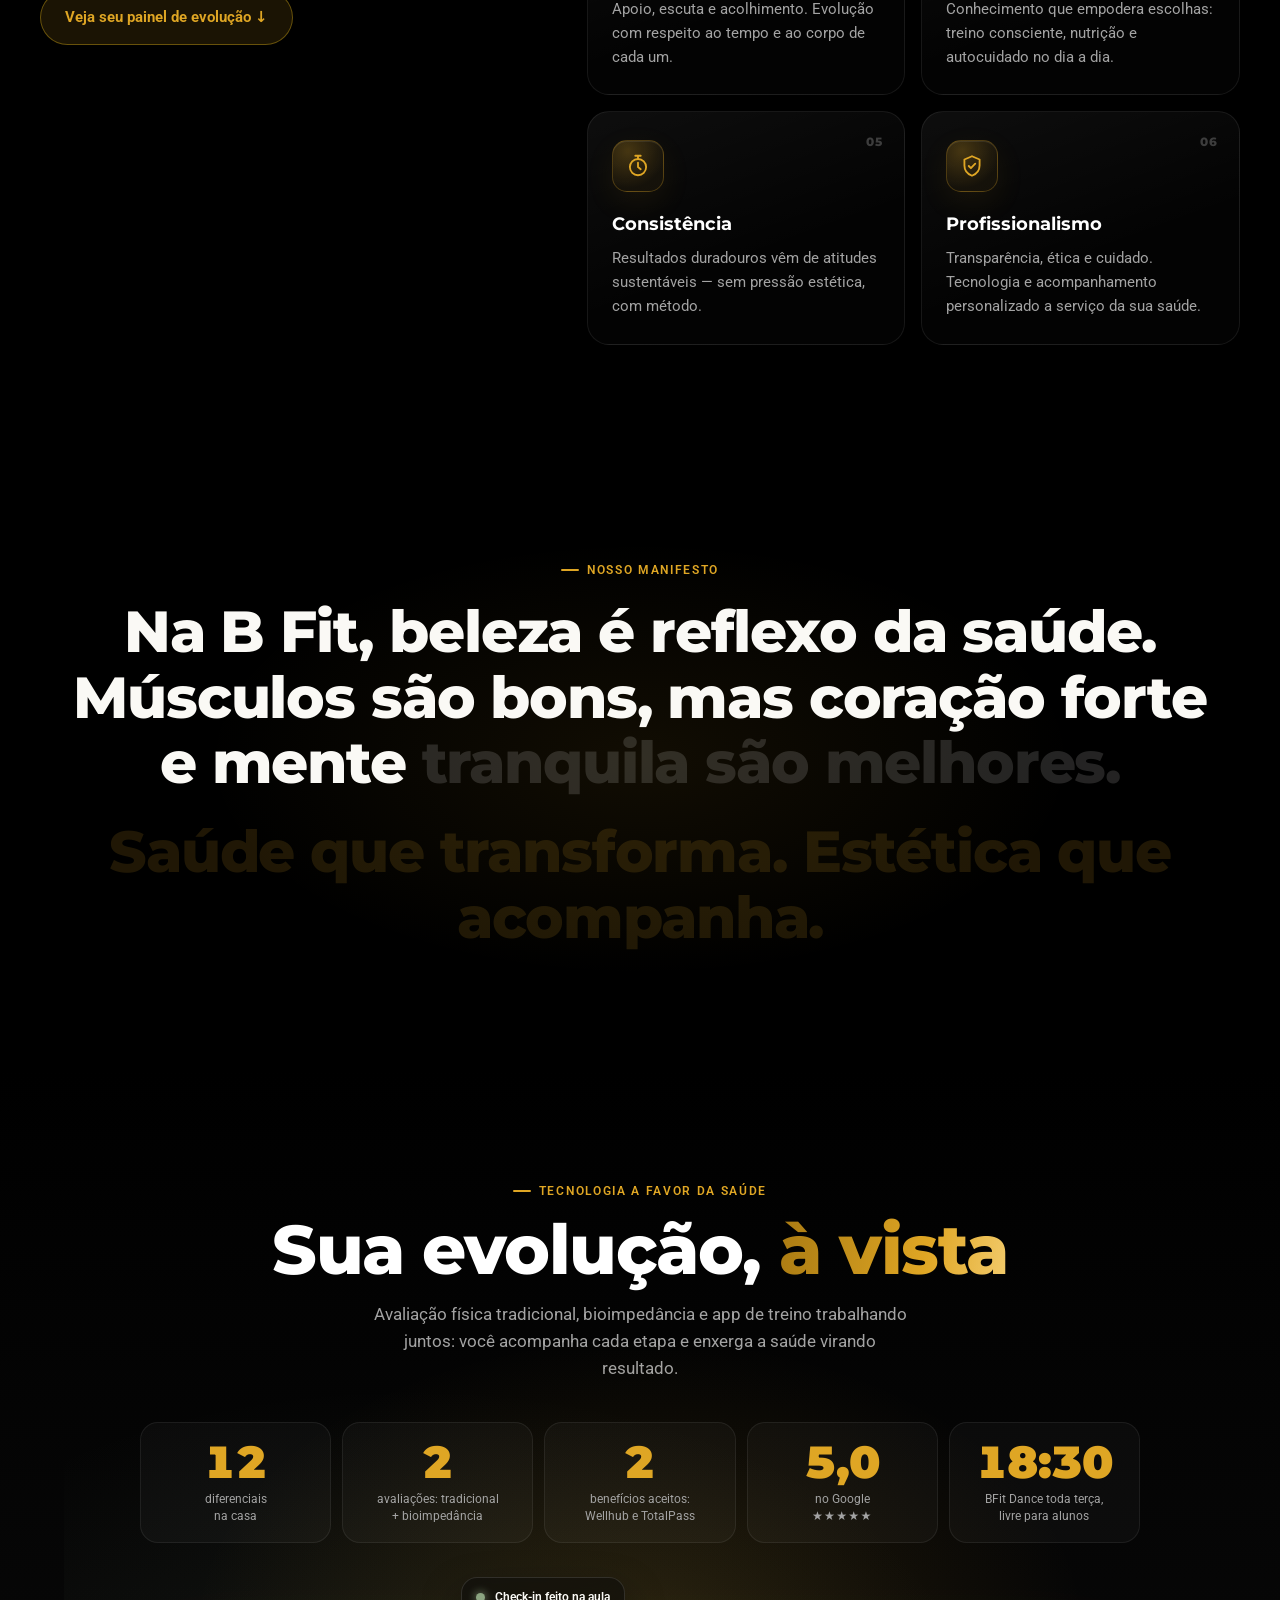
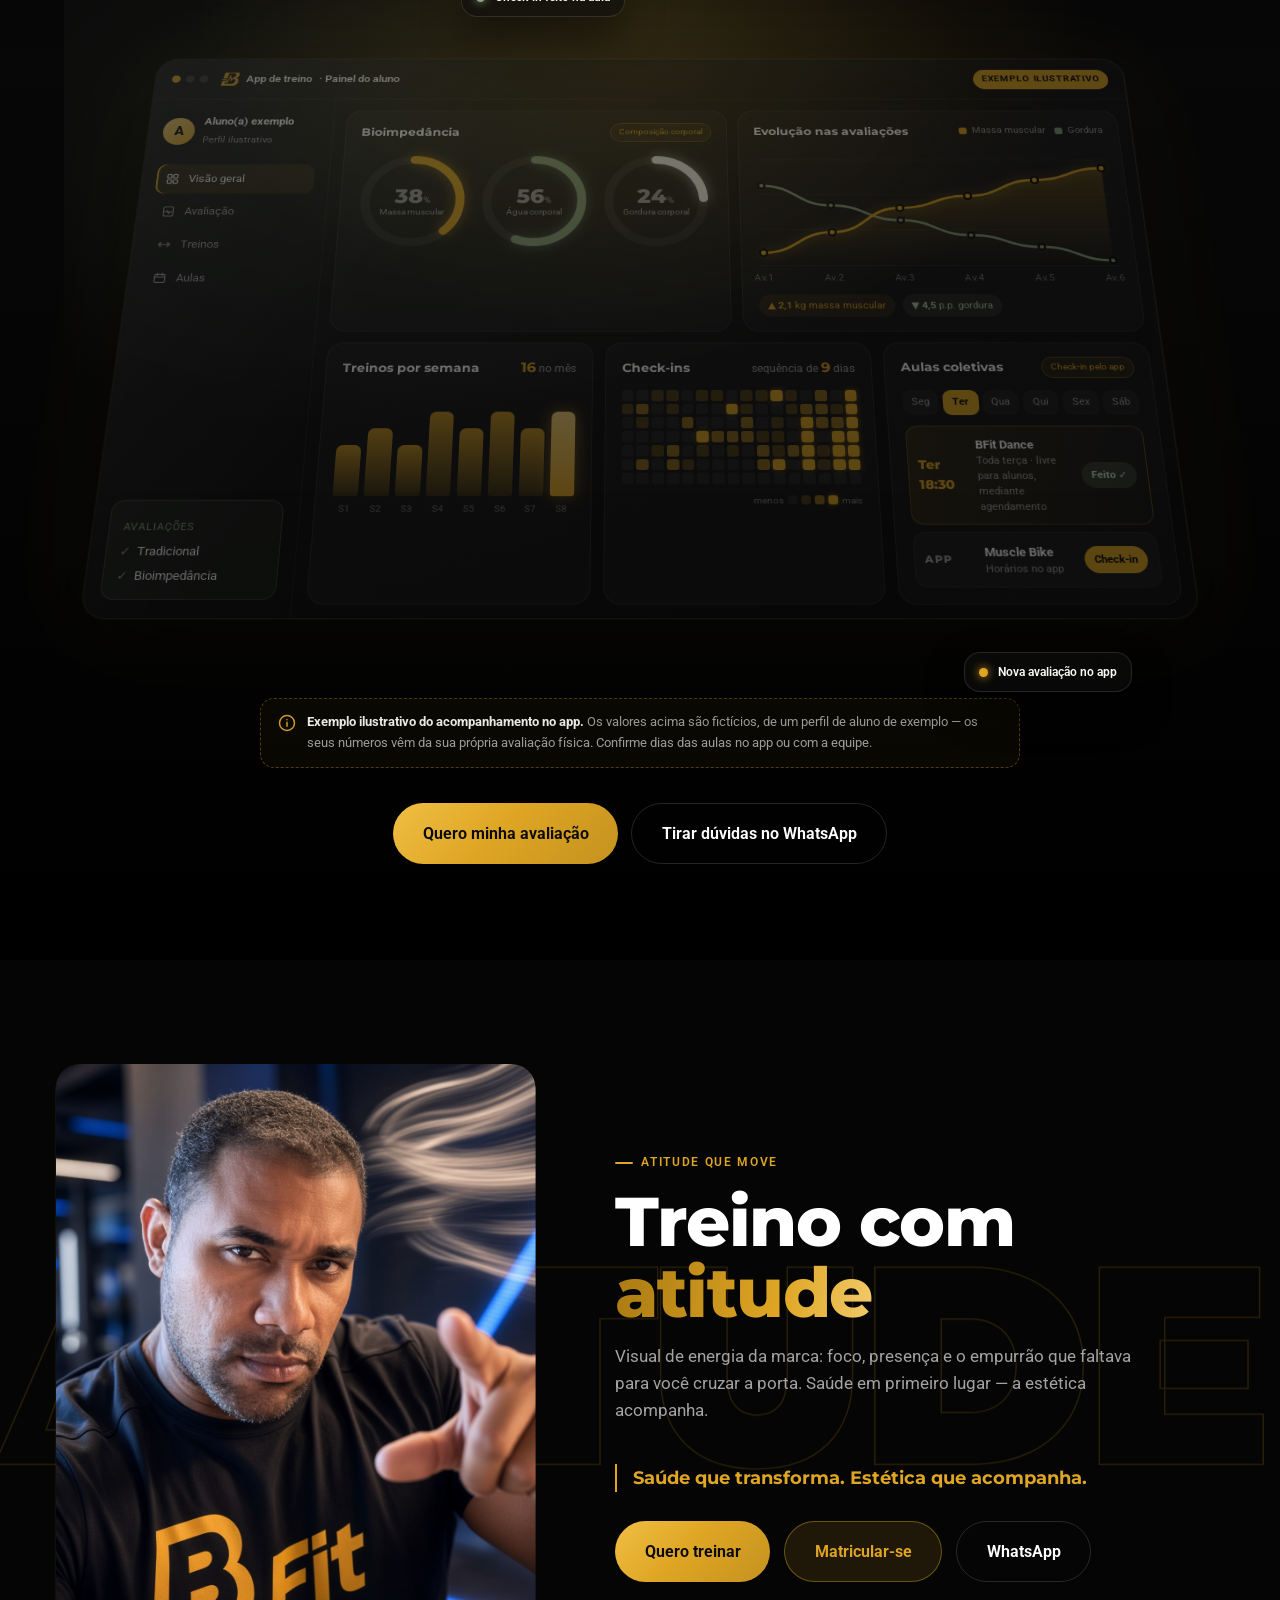
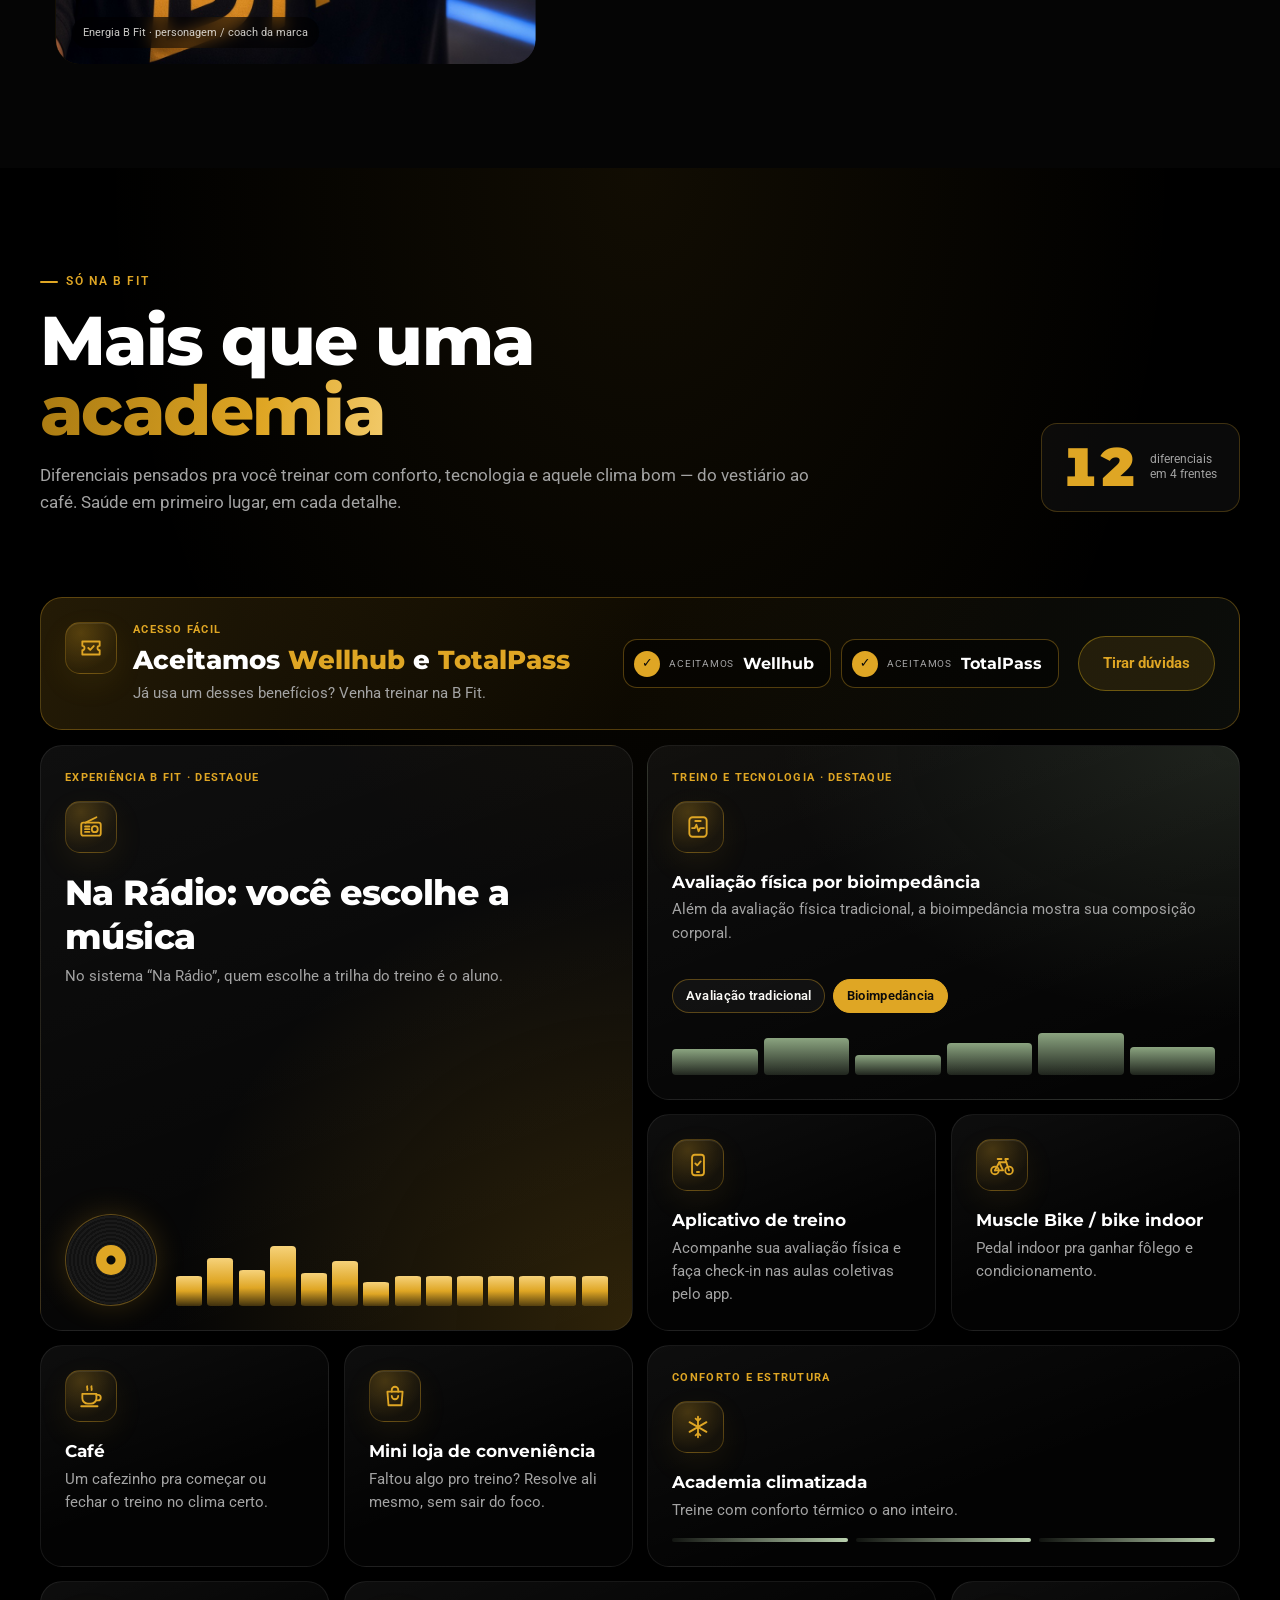
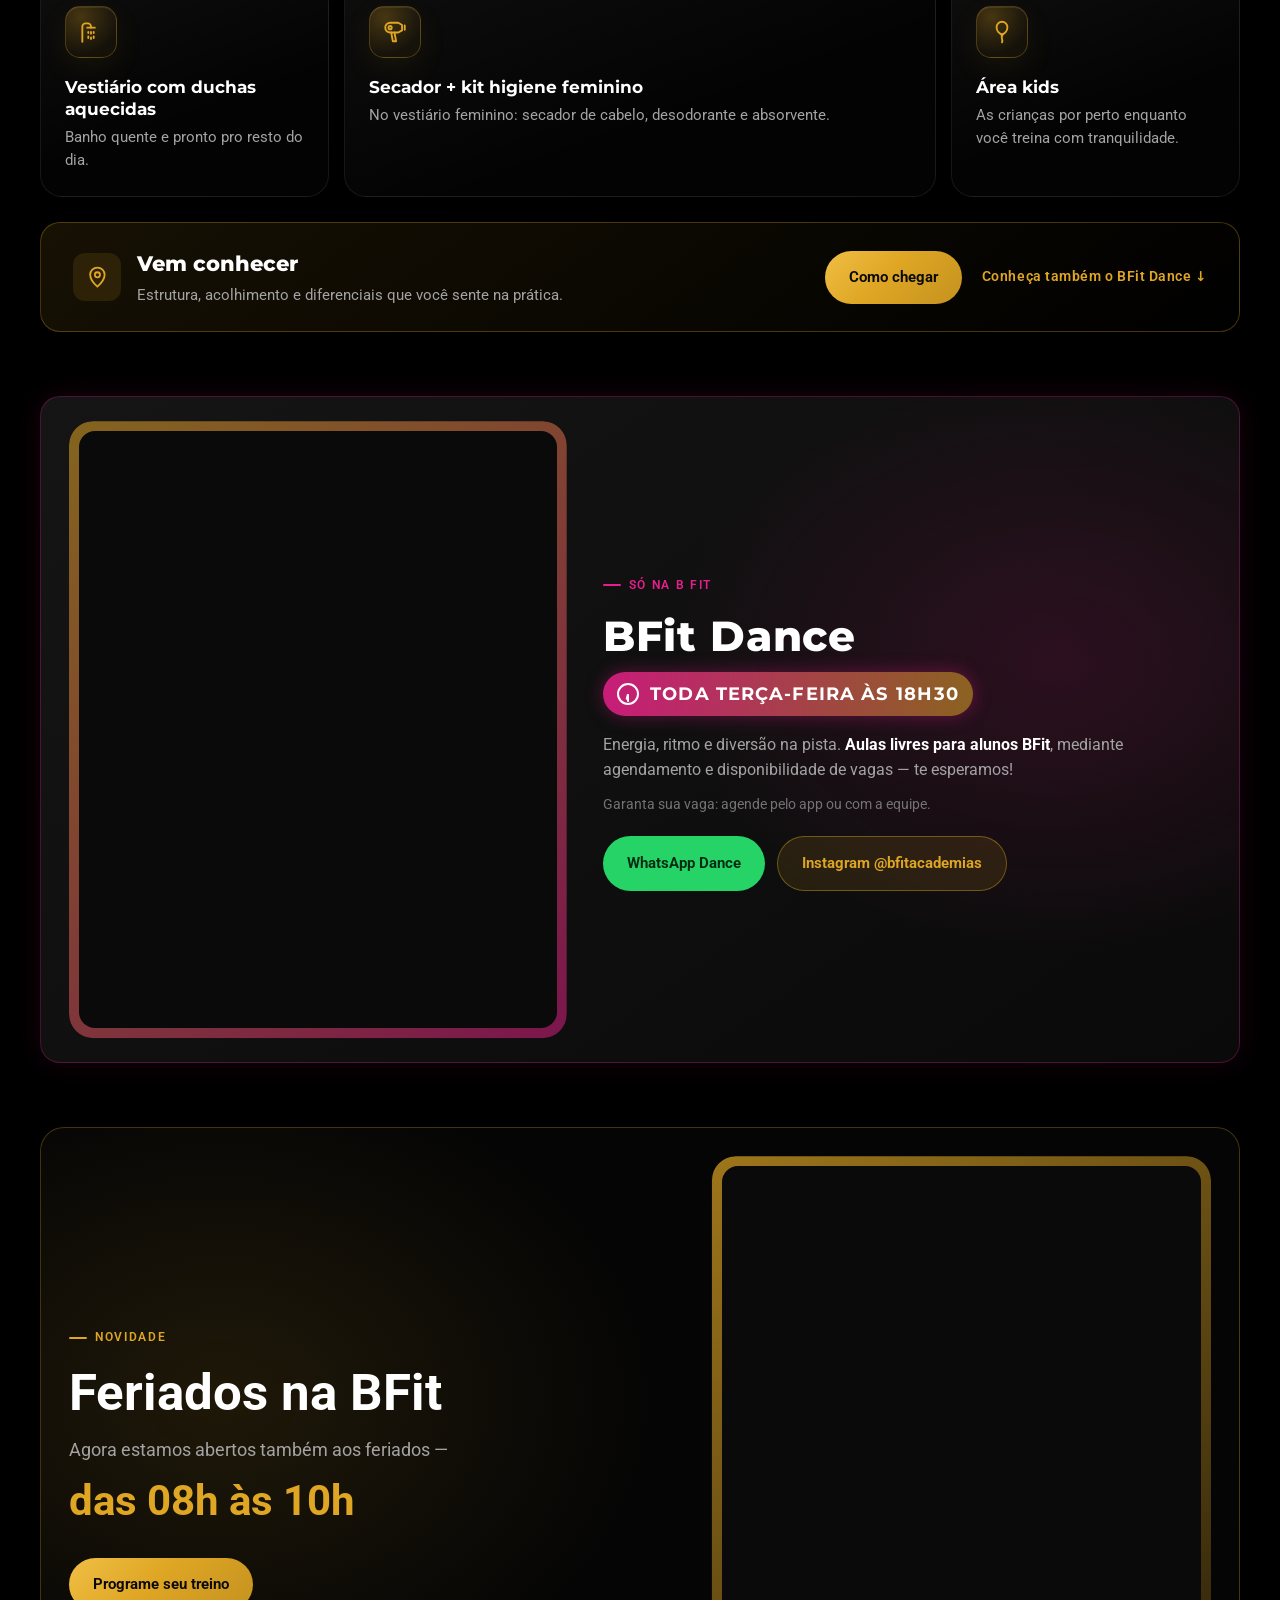
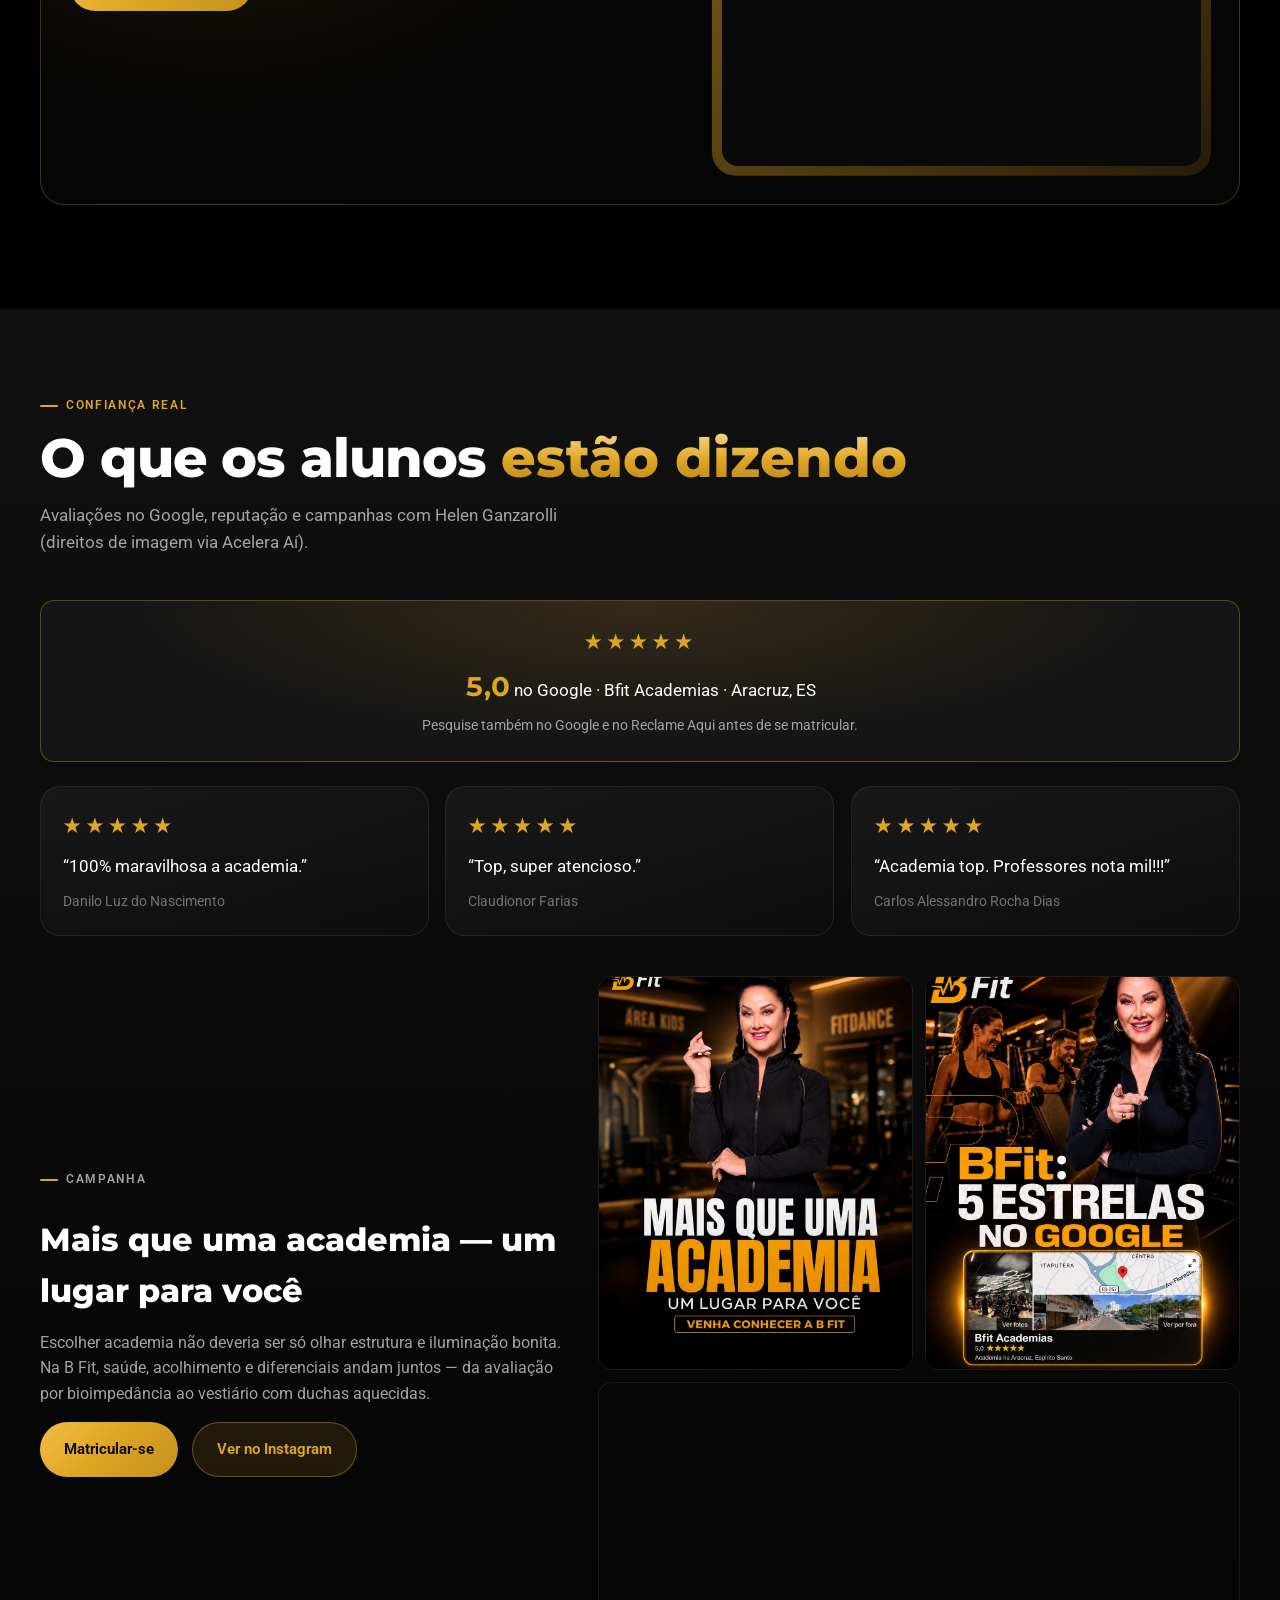
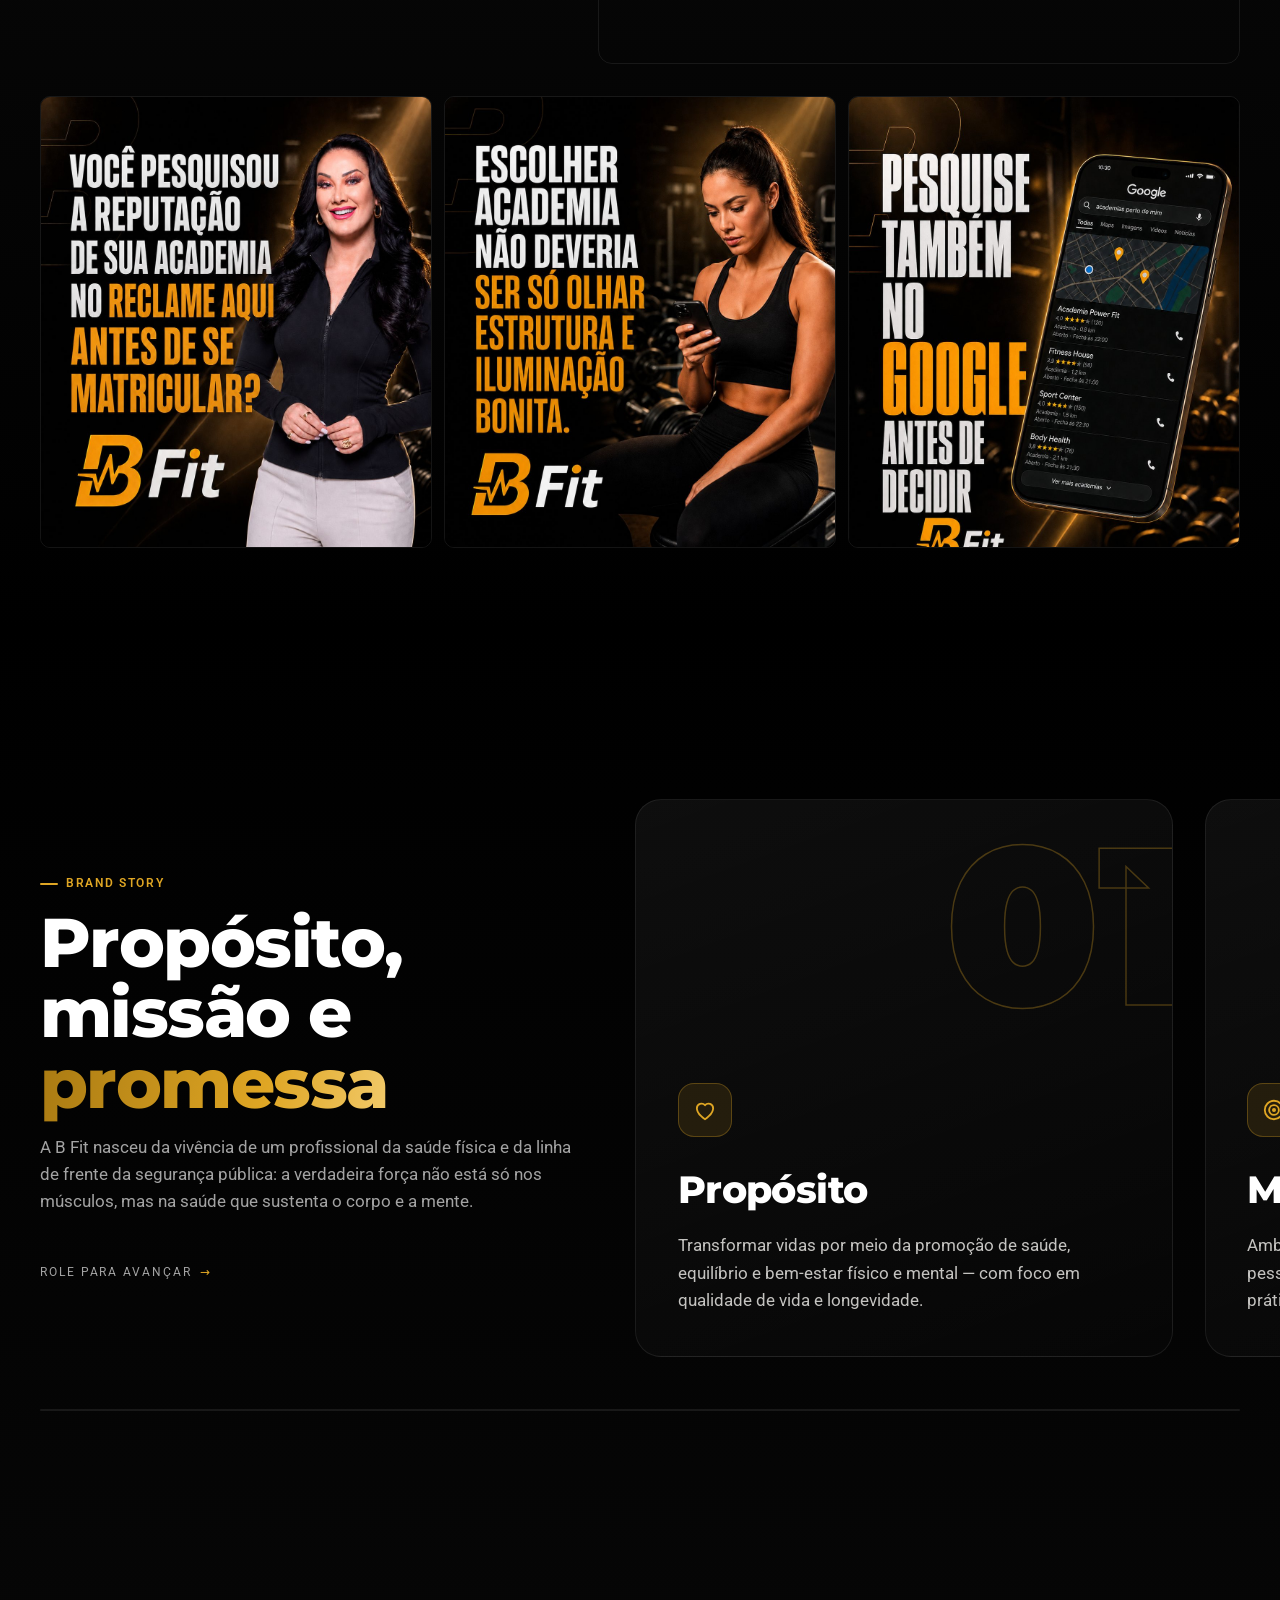
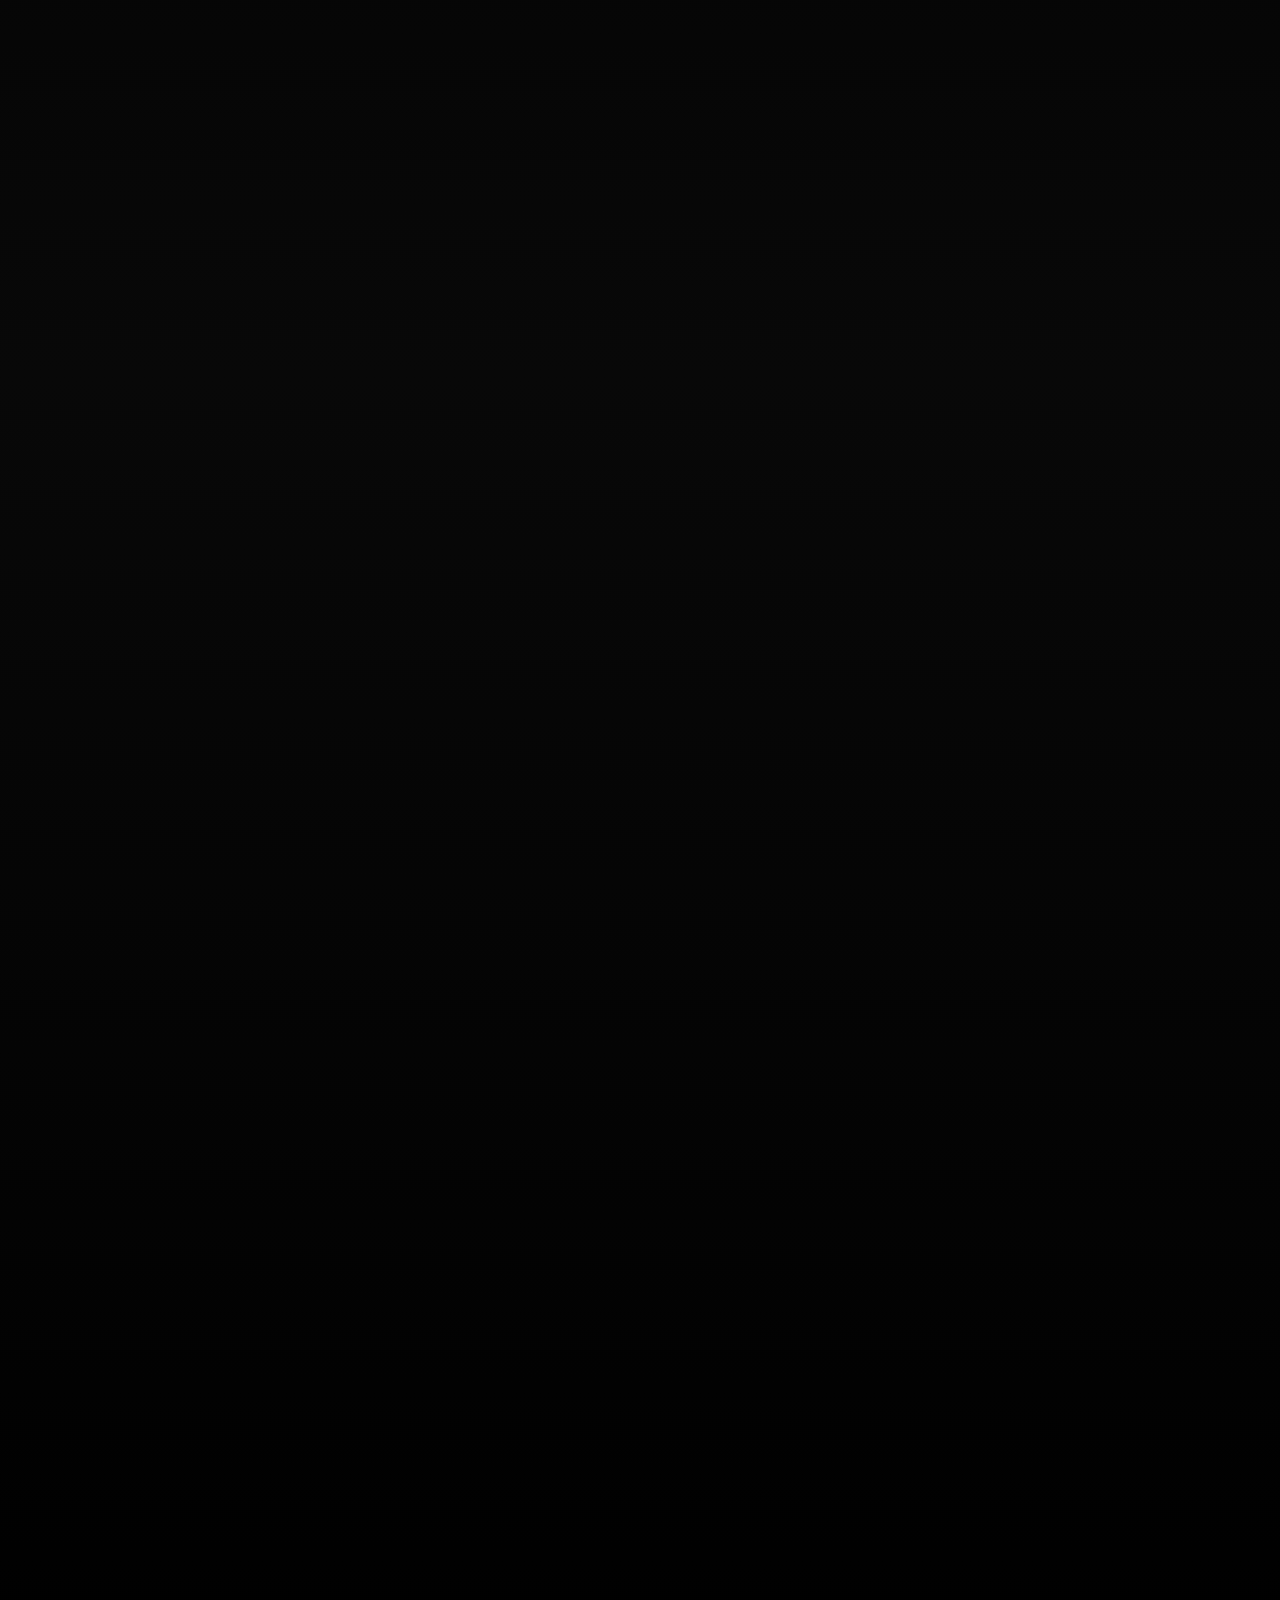
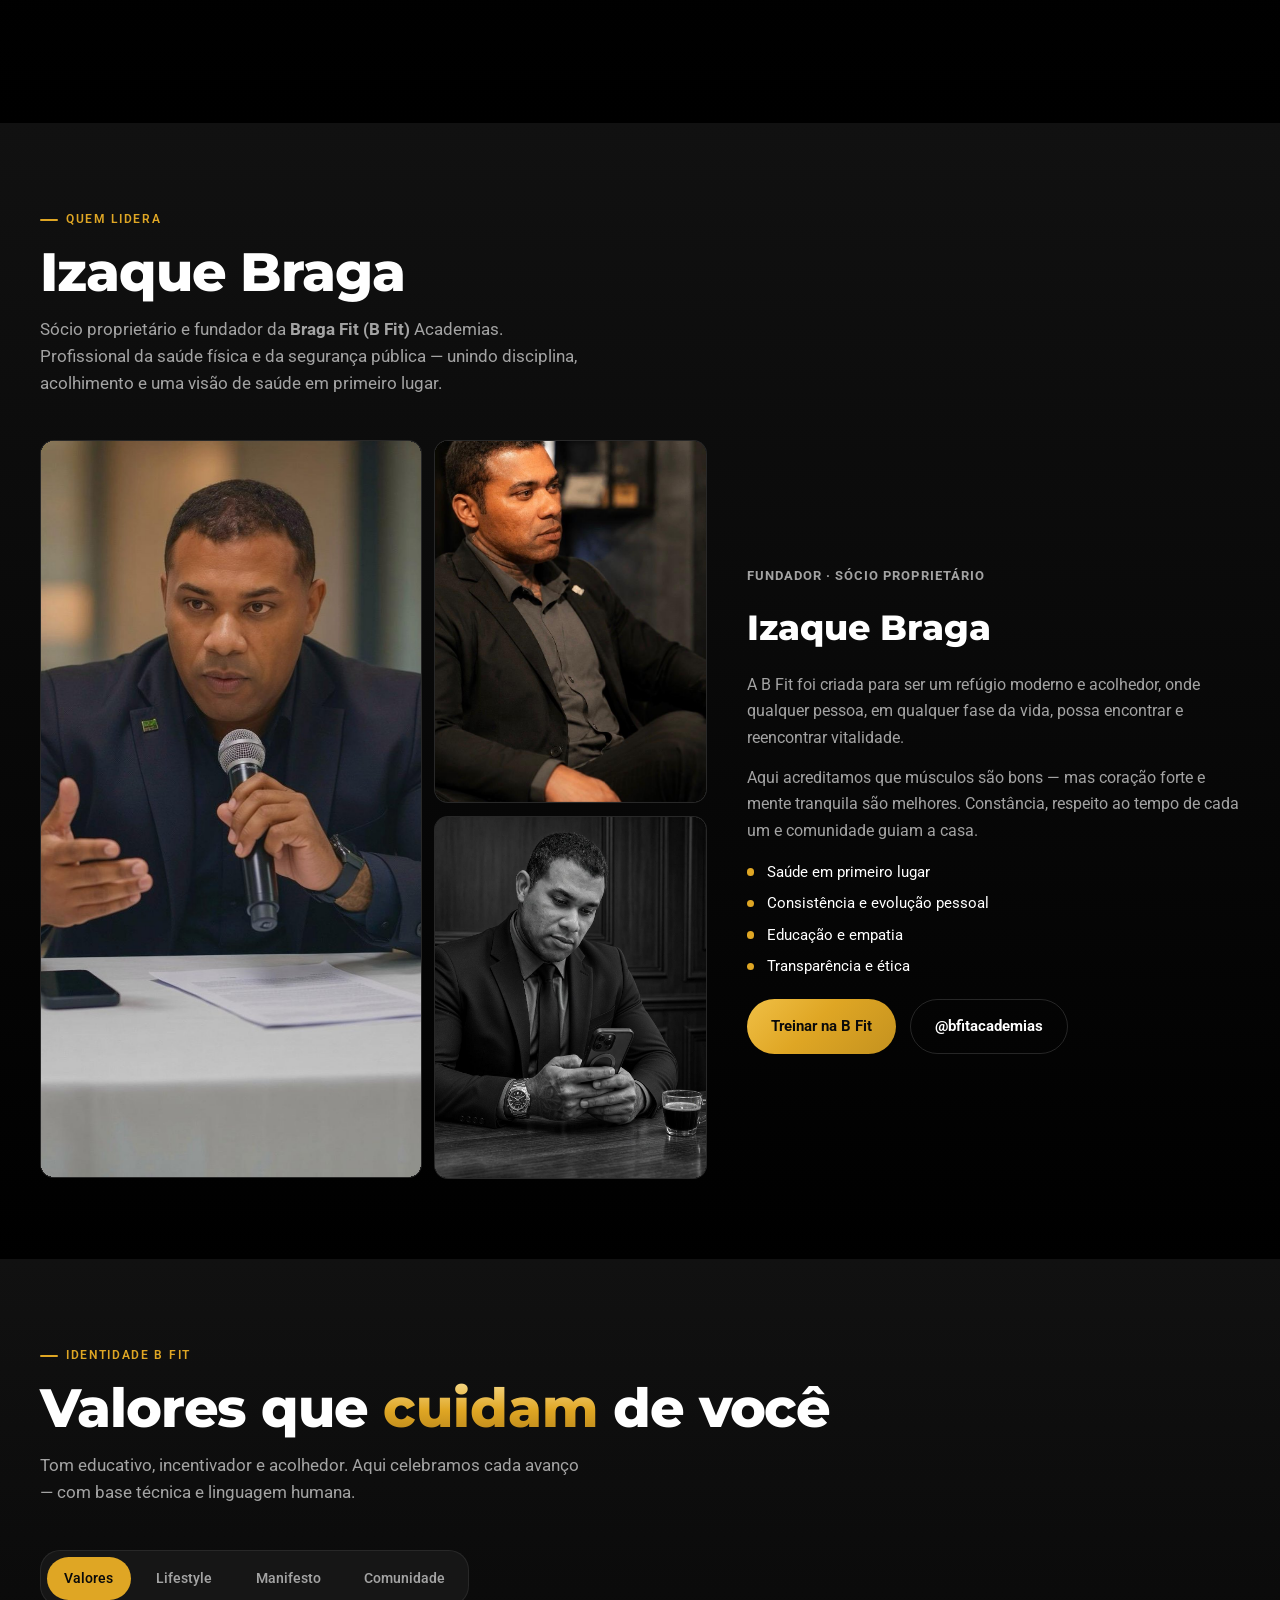
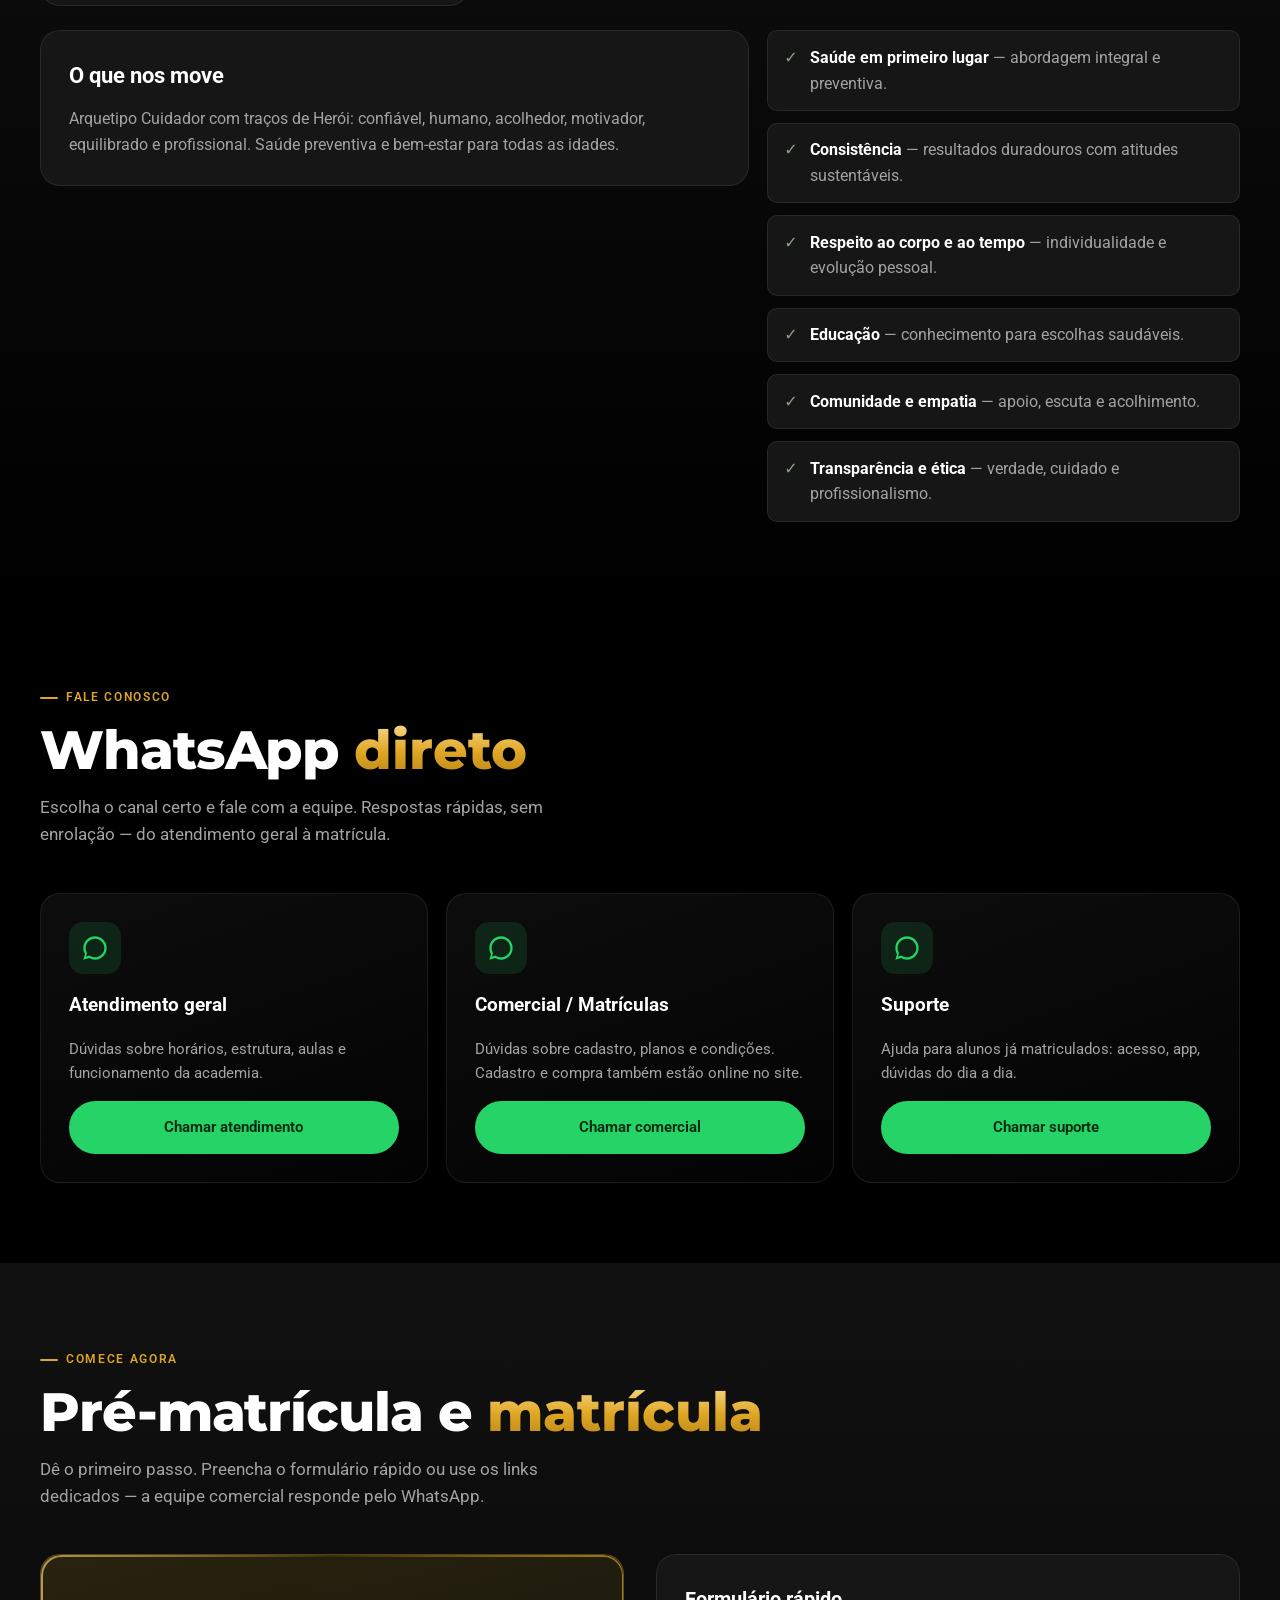
==== commit 70824c47: "Botão Equipe visível na barra do topo no celular" ====
--- a/index.html
+++ b/index.html
@@ -125,6 +125,9 @@
 
       <a class="btn btn--primary nav__cta" data-magnetic href="#matricula">Matricule-se</a>
 
+      <a class="nav-equipe-m" href="/aprender/" rel="nofollow" aria-label="Área da equipe"><svg aria-hidden="true" width="15" height="15" viewBox="0 0 24 24" fill="none" stroke="currentColor" stroke-width="2.2" stroke-linecap="round" stroke-linejoin="round"><path d="M16 21v-2a4 4 0 0 0-4-4H6a4 4 0 0 0-4 4v2"/><circle cx="9" cy="7" r="4"/><path d="M22 21v-2a4 4 0 0 0-3-3.87"/><path d="M16 3.13a4 4 0 0 1 0 7.75"/></svg>Equipe</a>
+      <style>.nav-equipe-m{display:none}@media (max-width:979px){.nav-equipe-m{display:inline-flex;align-items:center;gap:6px;margin-left:auto;margin-right:10px;padding:8px 13px;border:1px solid rgba(212,175,55,.55);border-radius:999px;color:#d4af37;font-weight:700;font-size:.85rem;text-decoration:none;background:rgba(212,175,55,.08);white-space:nowrap}.nav-equipe-m+.nav-toggle{margin-left:0}}</style>
+
       <button
         class="nav-toggle"
         type="button"
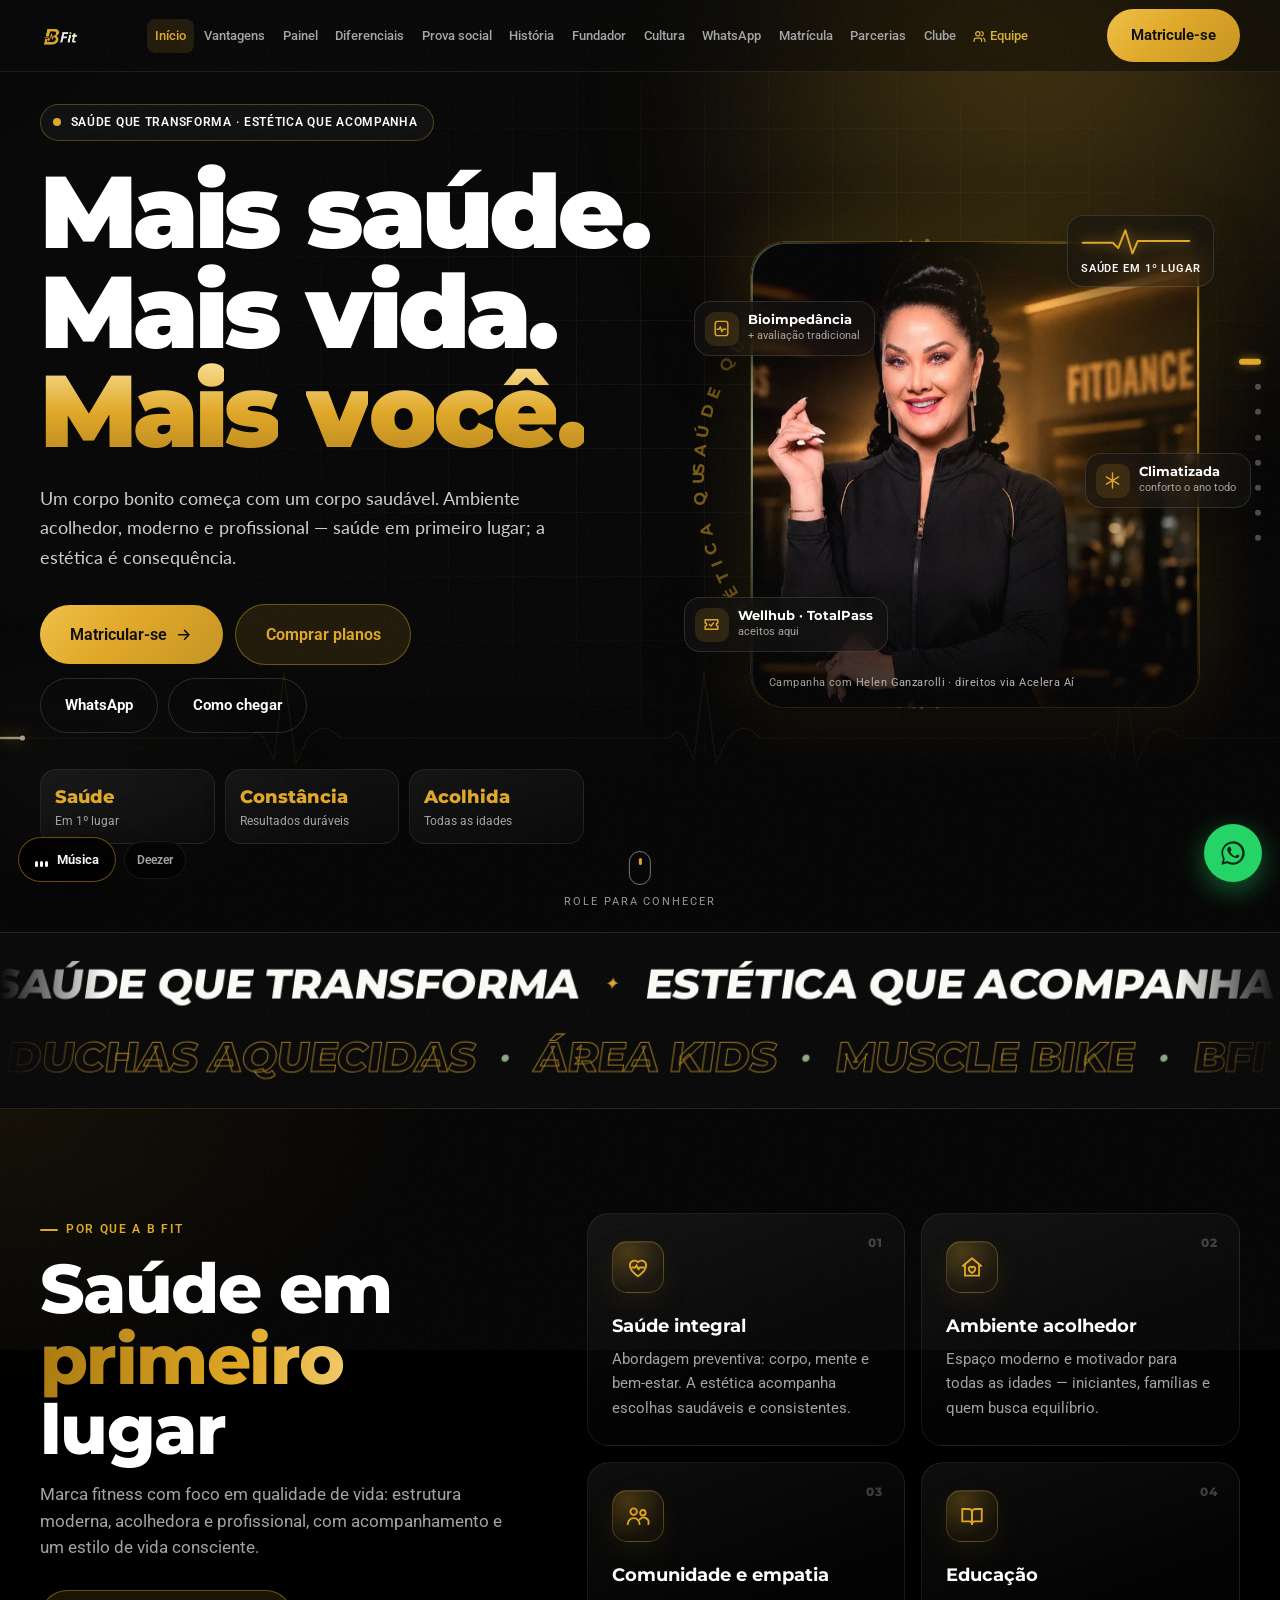
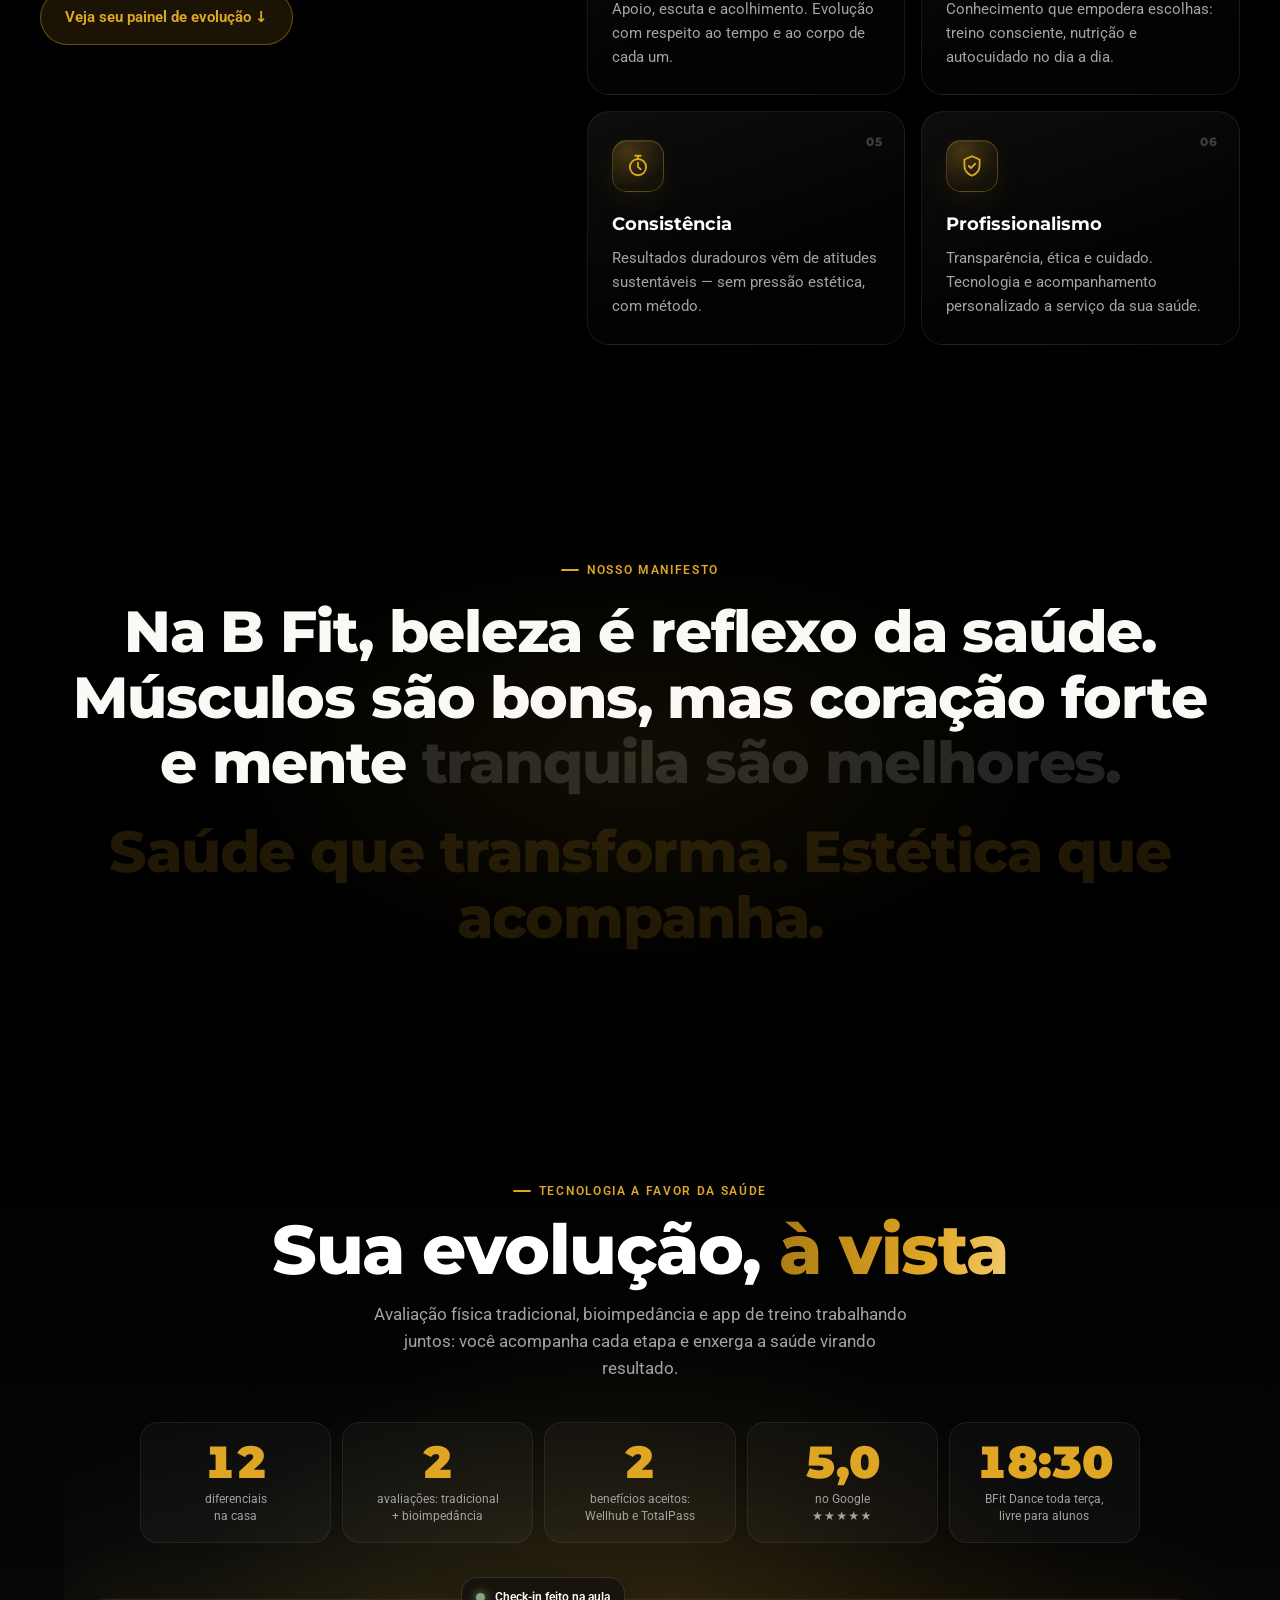
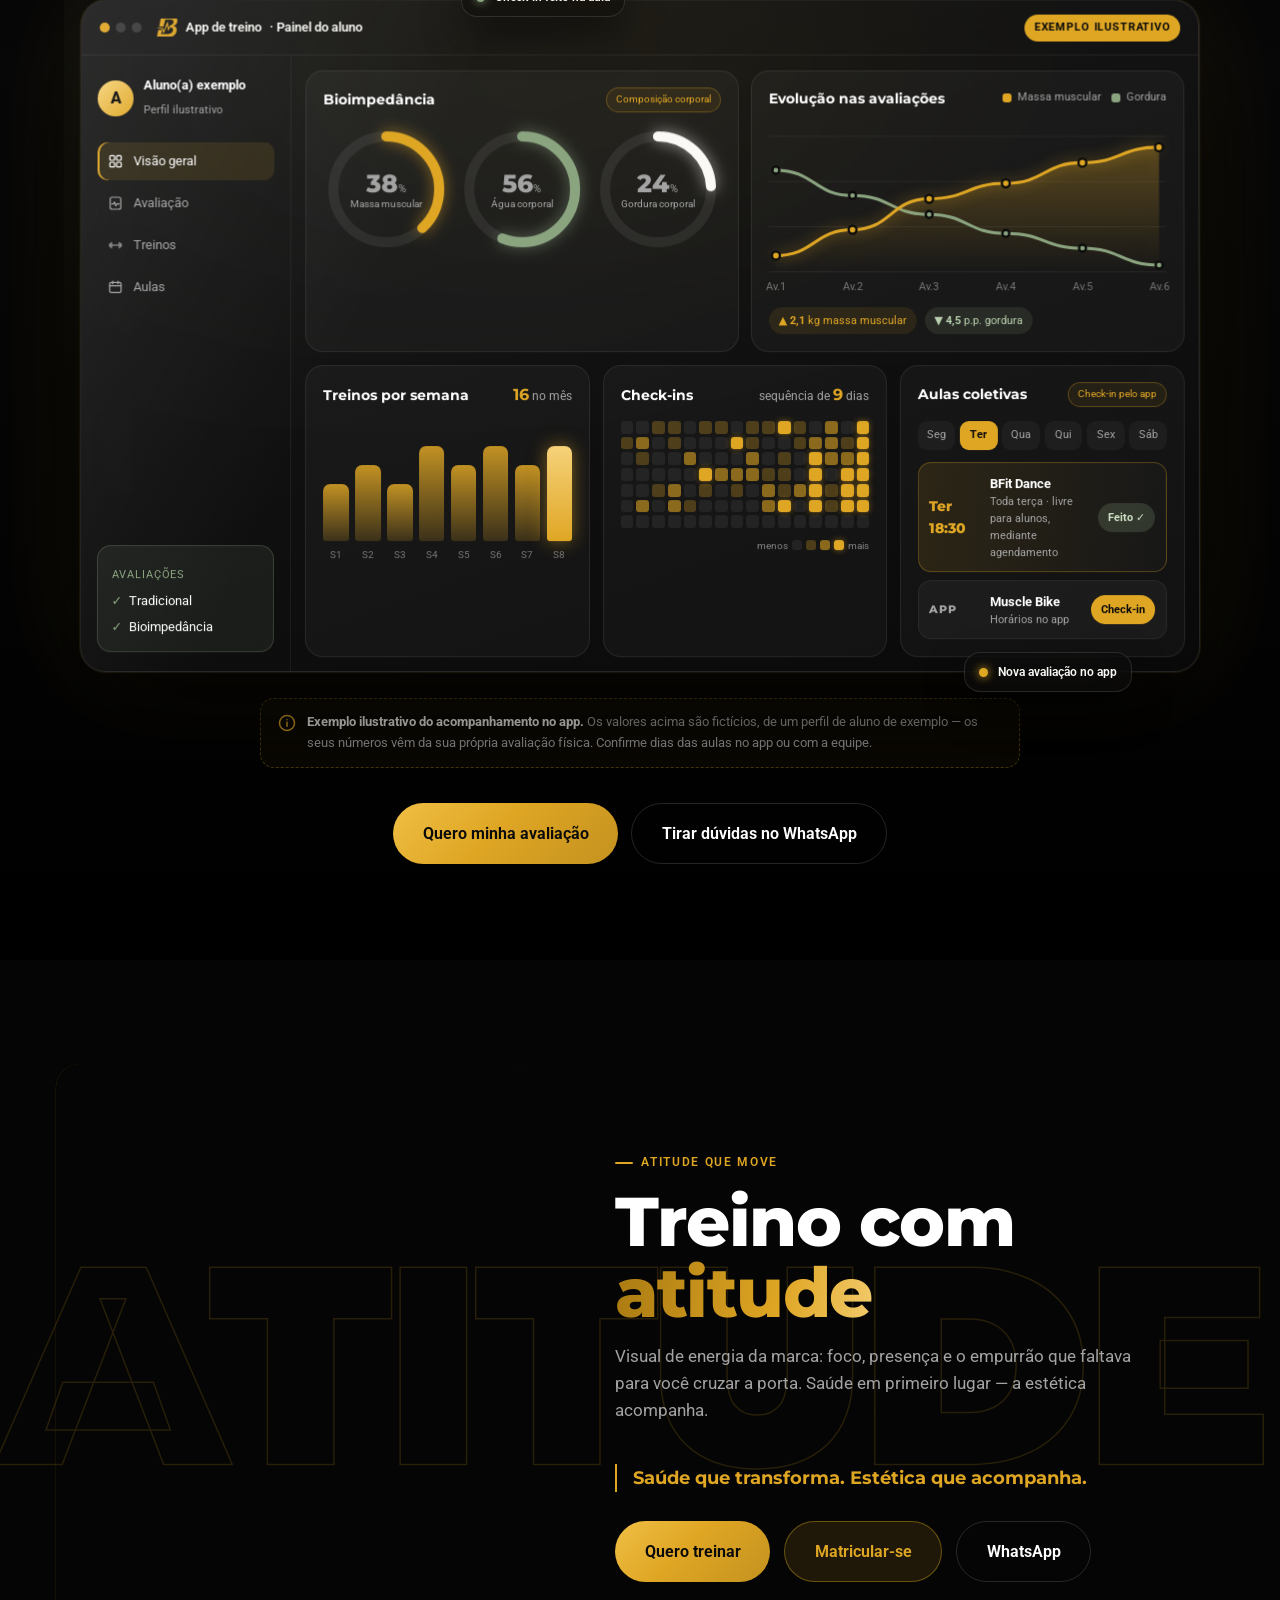
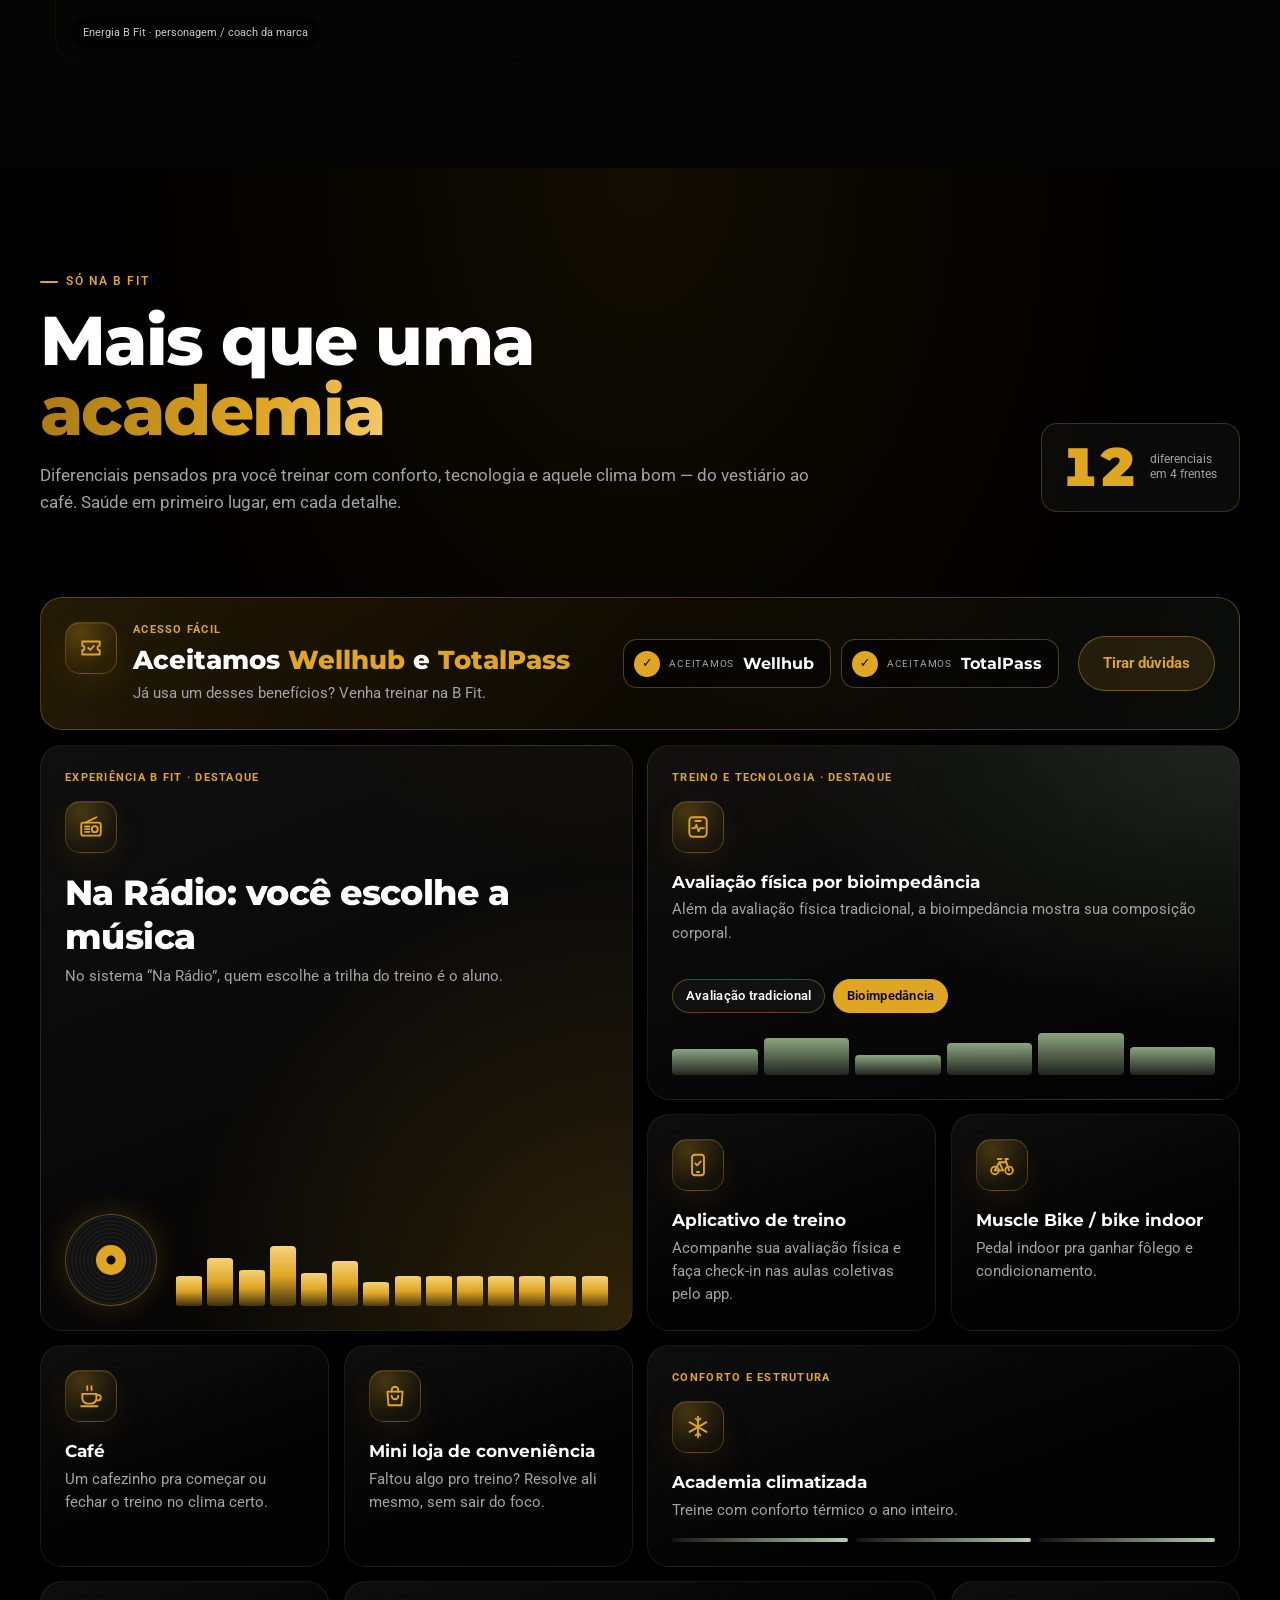
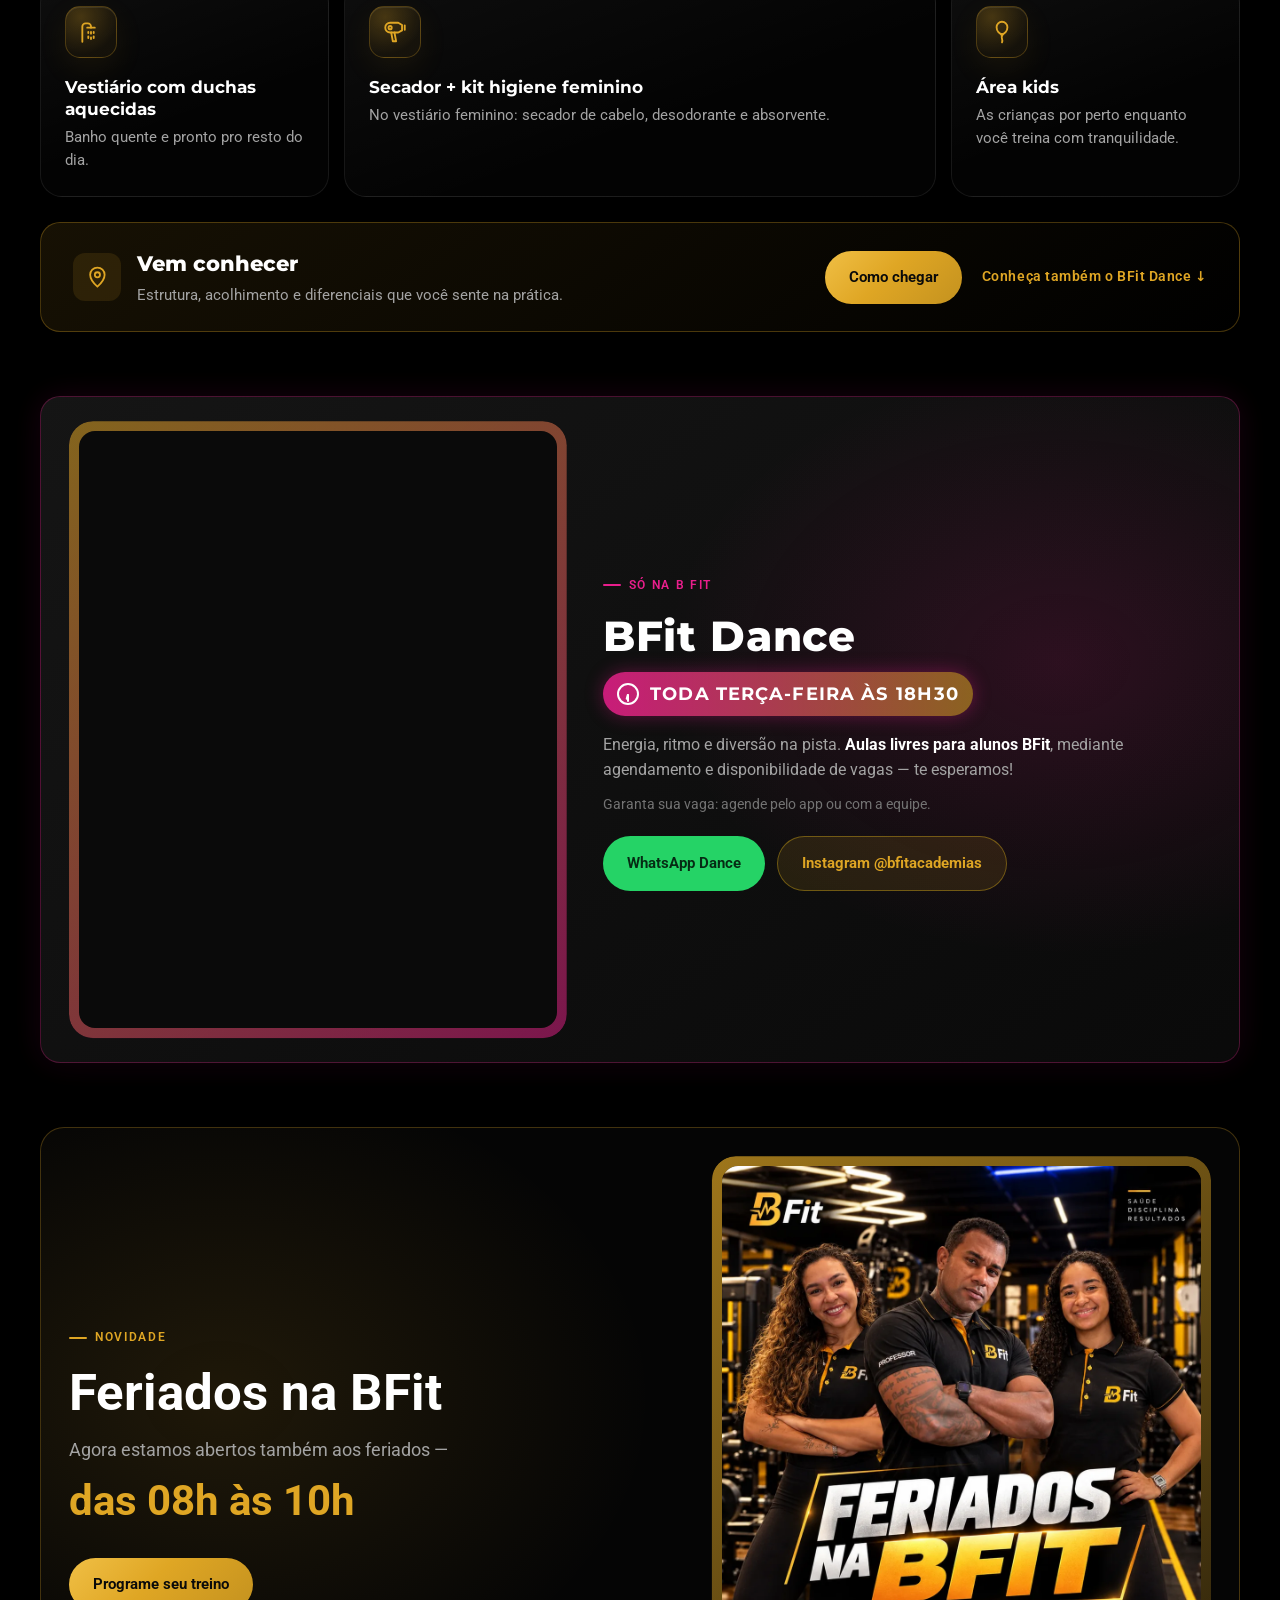
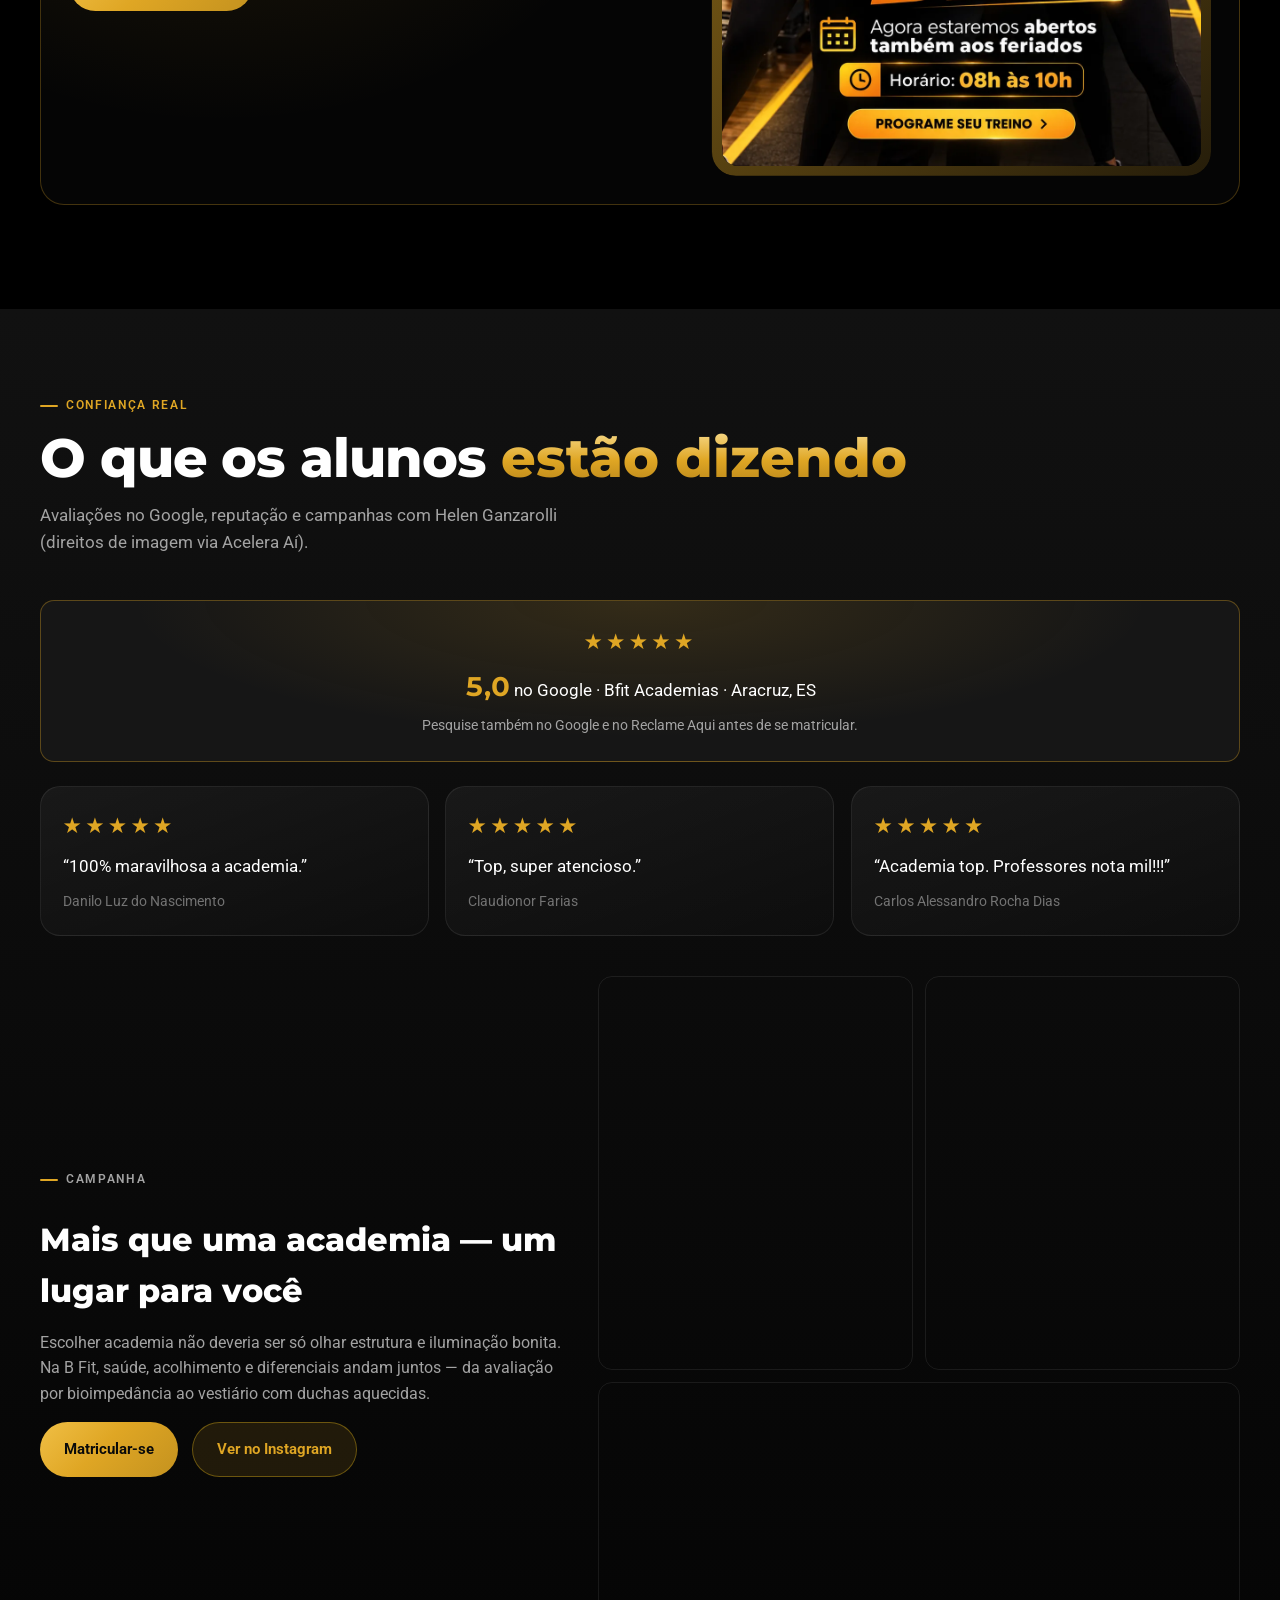
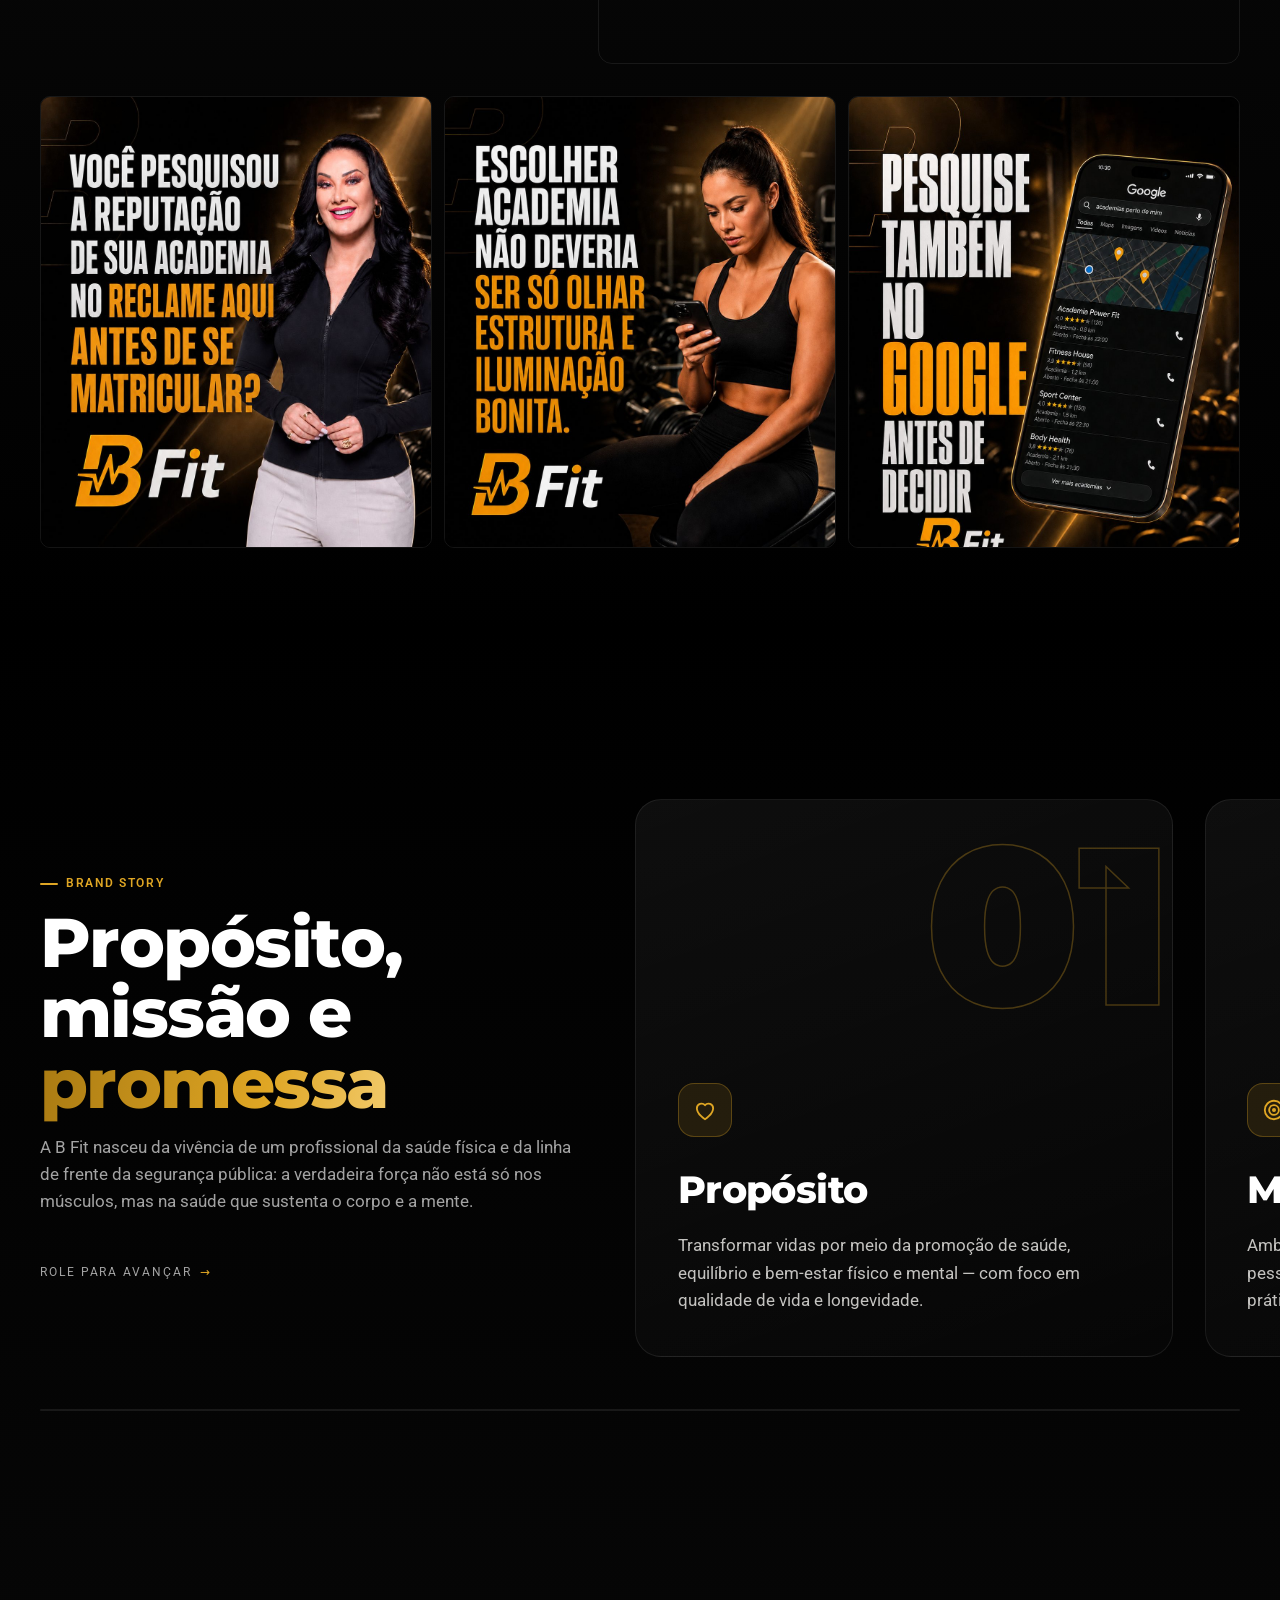
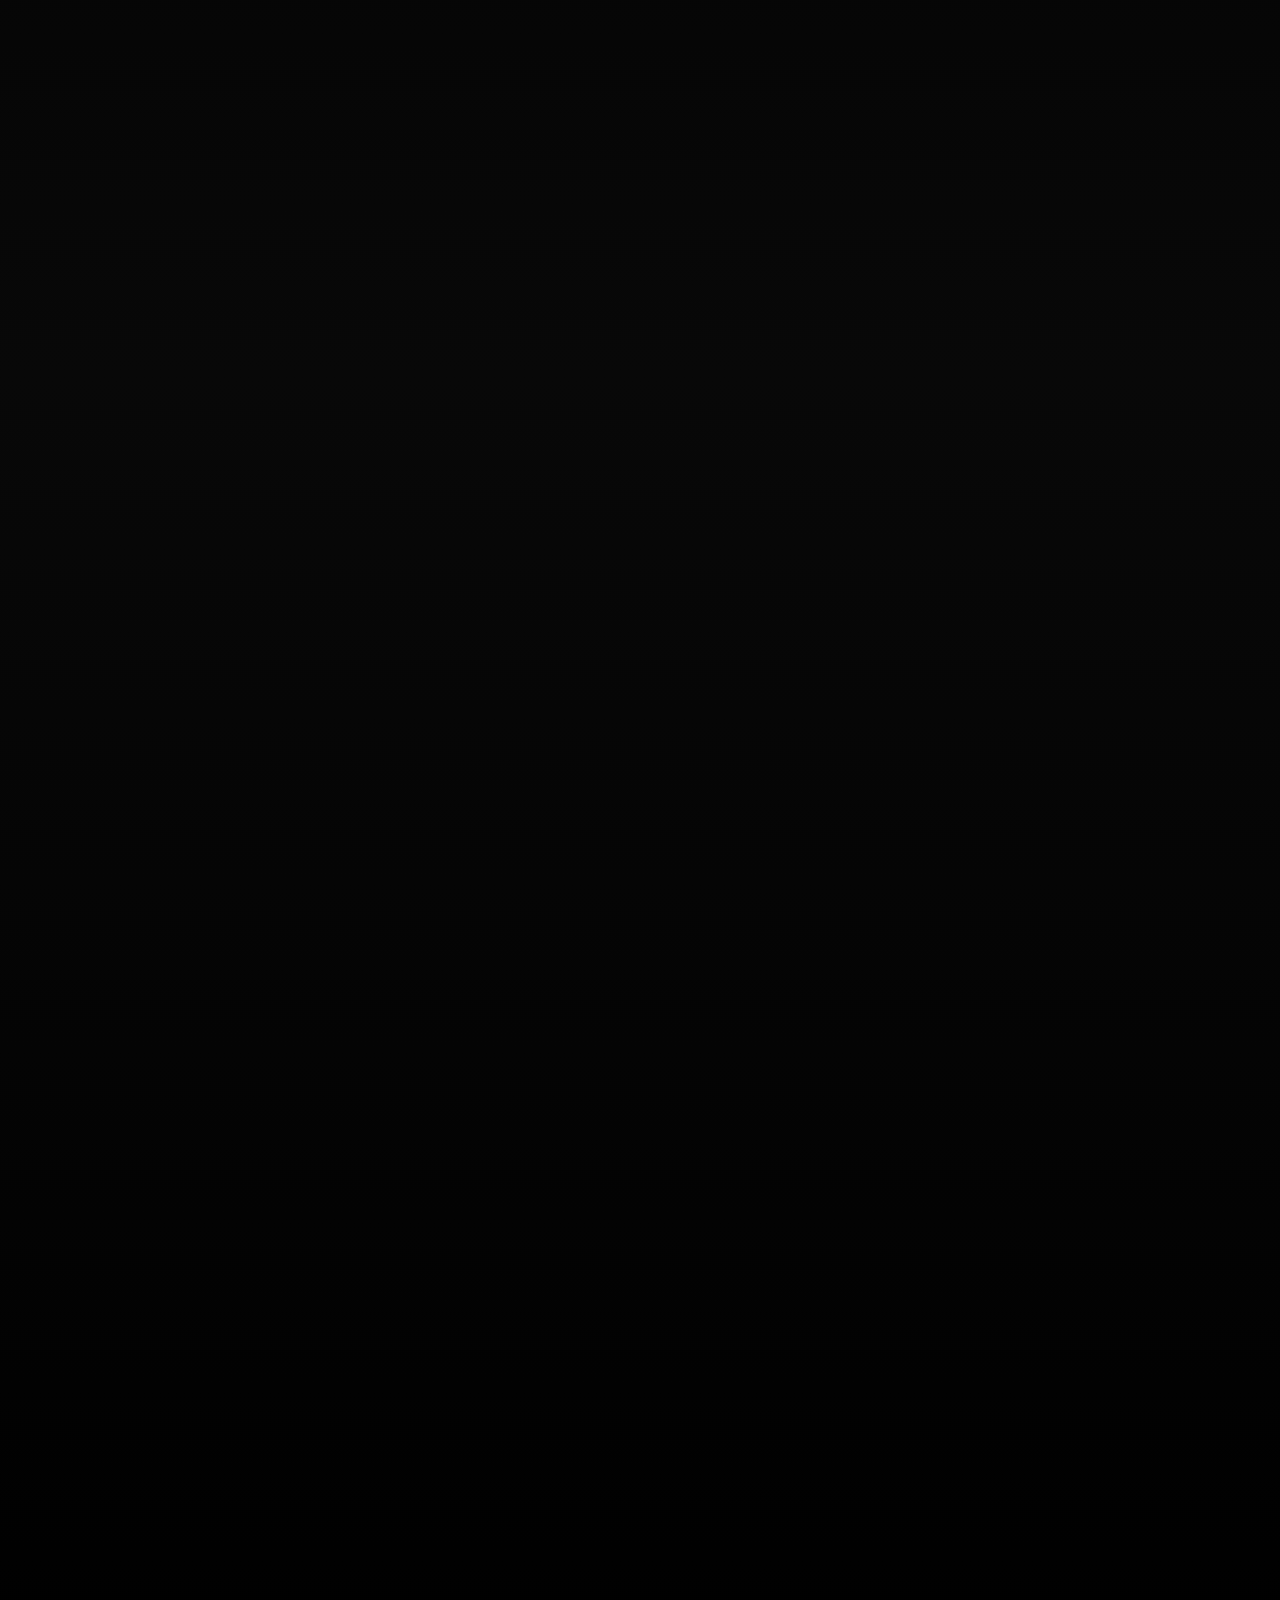
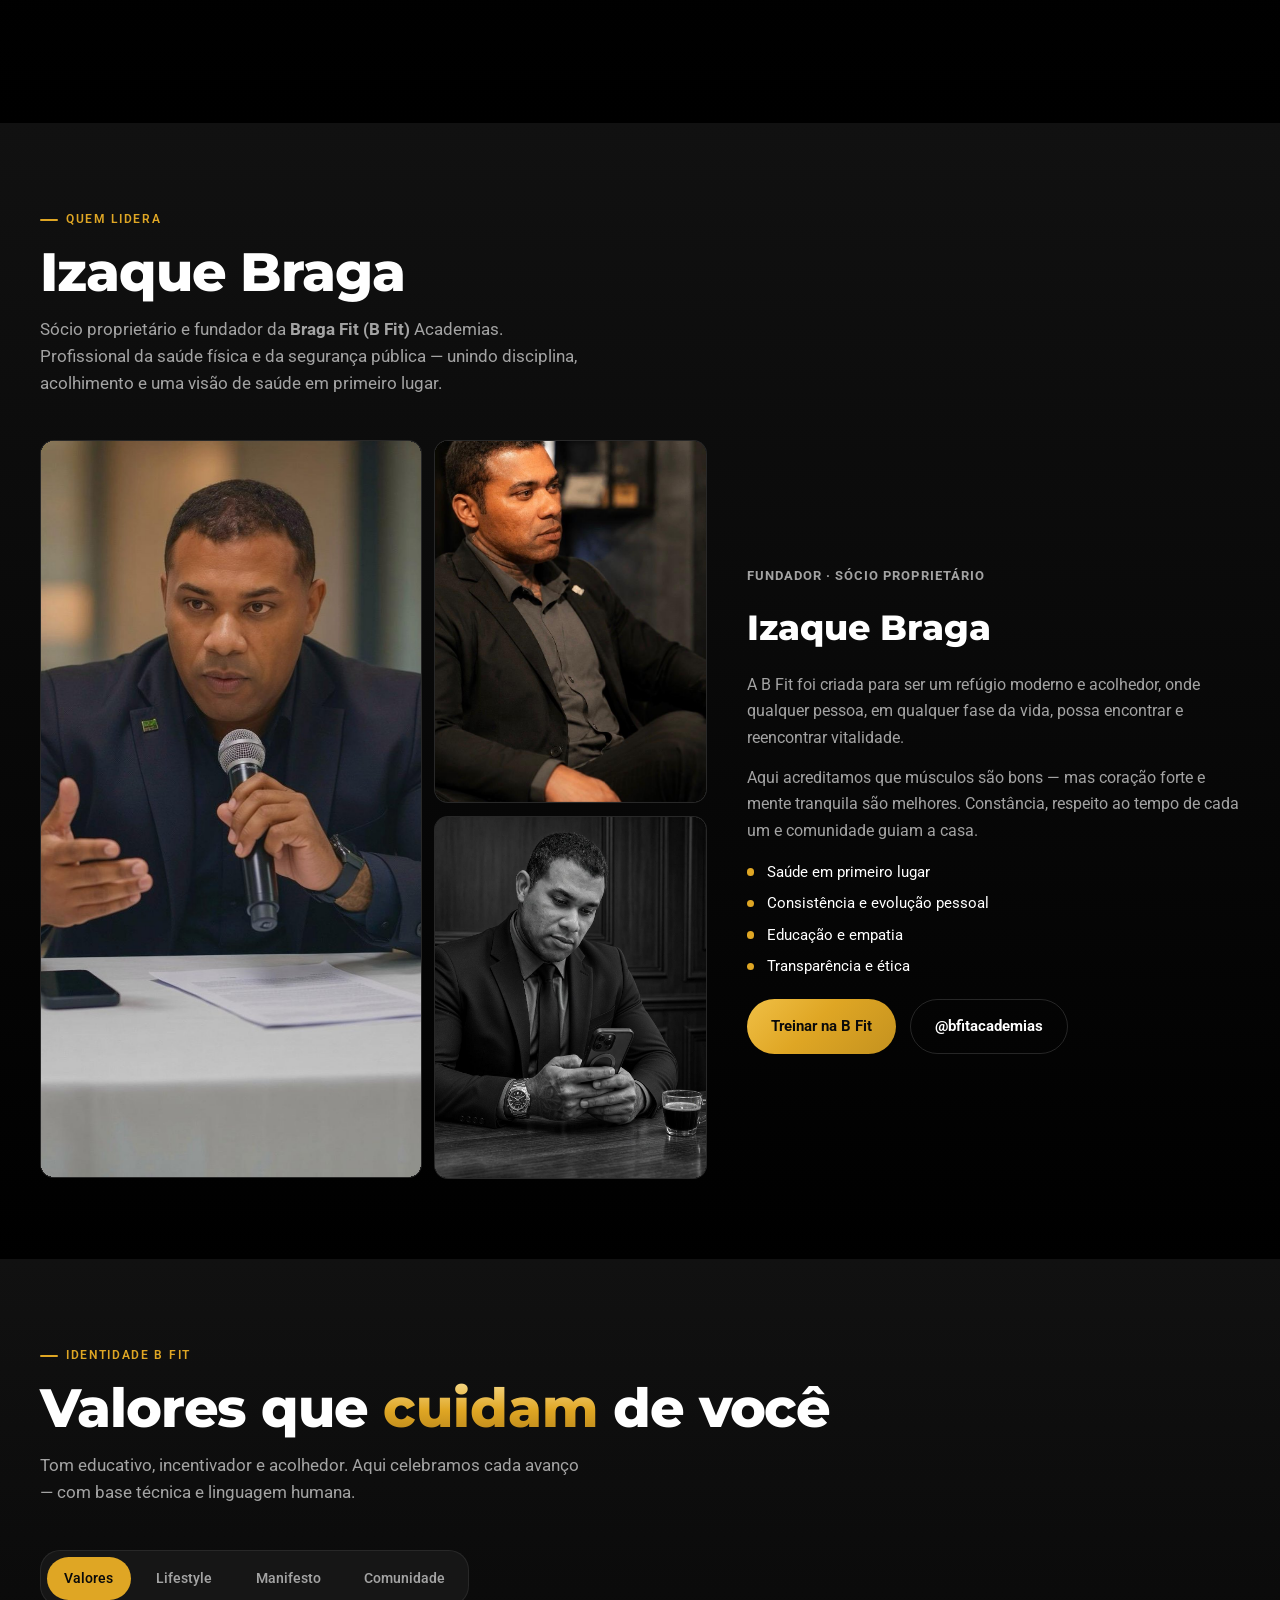
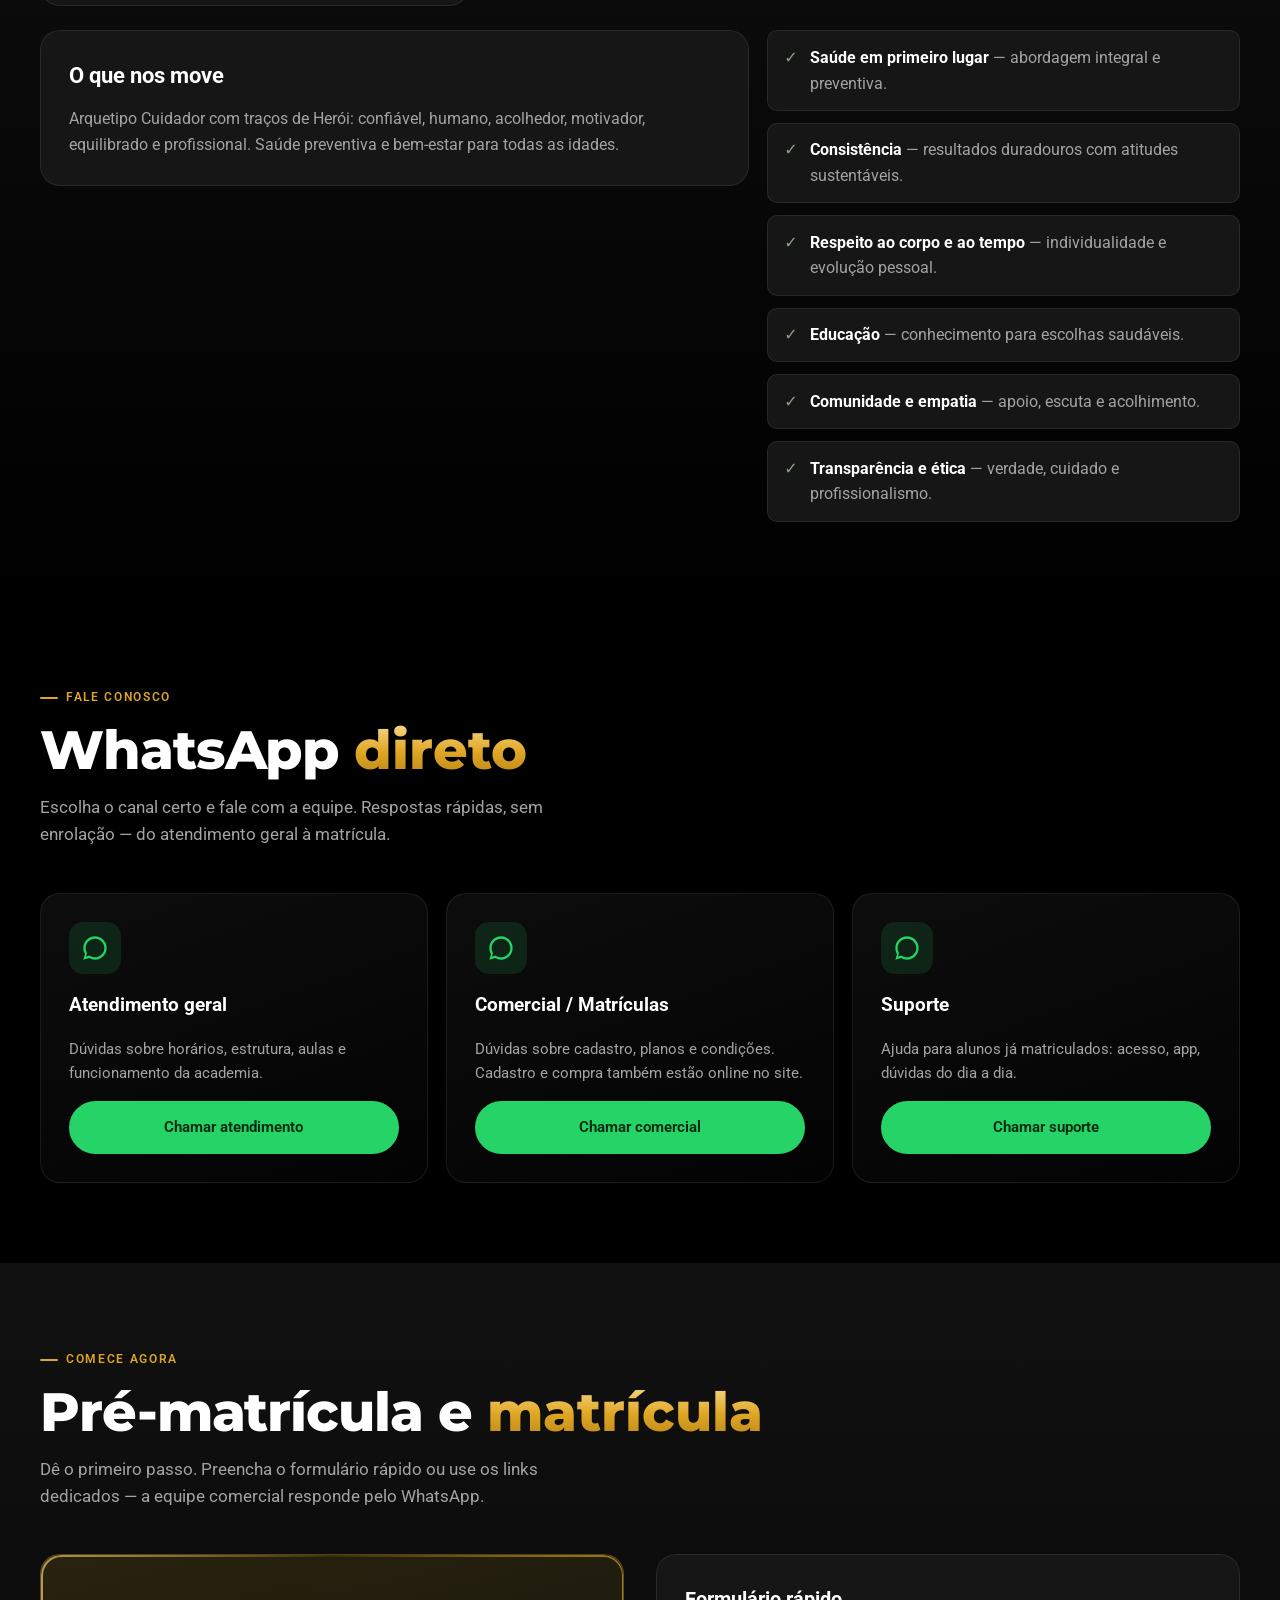
==== commit 0925e7ee: "Menu mobile: permitir rolar a lista (Lenis prevent, iOS)" ====
--- a/index.html
+++ b/index.html
@@ -143,7 +143,8 @@
     <div class="scroll-progress" aria-hidden="true"><i data-progress></i></div>
   </header>
 
-  <div class="mobile-nav" id="mobile-nav">
+  <div class="mobile-nav" id="mobile-nav" data-lenis-prevent data-lenis-prevent-touch>
+  <style>#mobile-nav{-webkit-overflow-scrolling:touch;overscroll-behavior:contain;touch-action:pan-y;height:calc(100dvh - var(--nav-h));bottom:auto}</style>
     <nav class="mobile-nav__links" aria-label="Menu mobile">
       <a class="mobile-nav__link" href="#inicio">Início</a>
       <a class="mobile-nav__link" href="#vantagens">Vantagens</a>
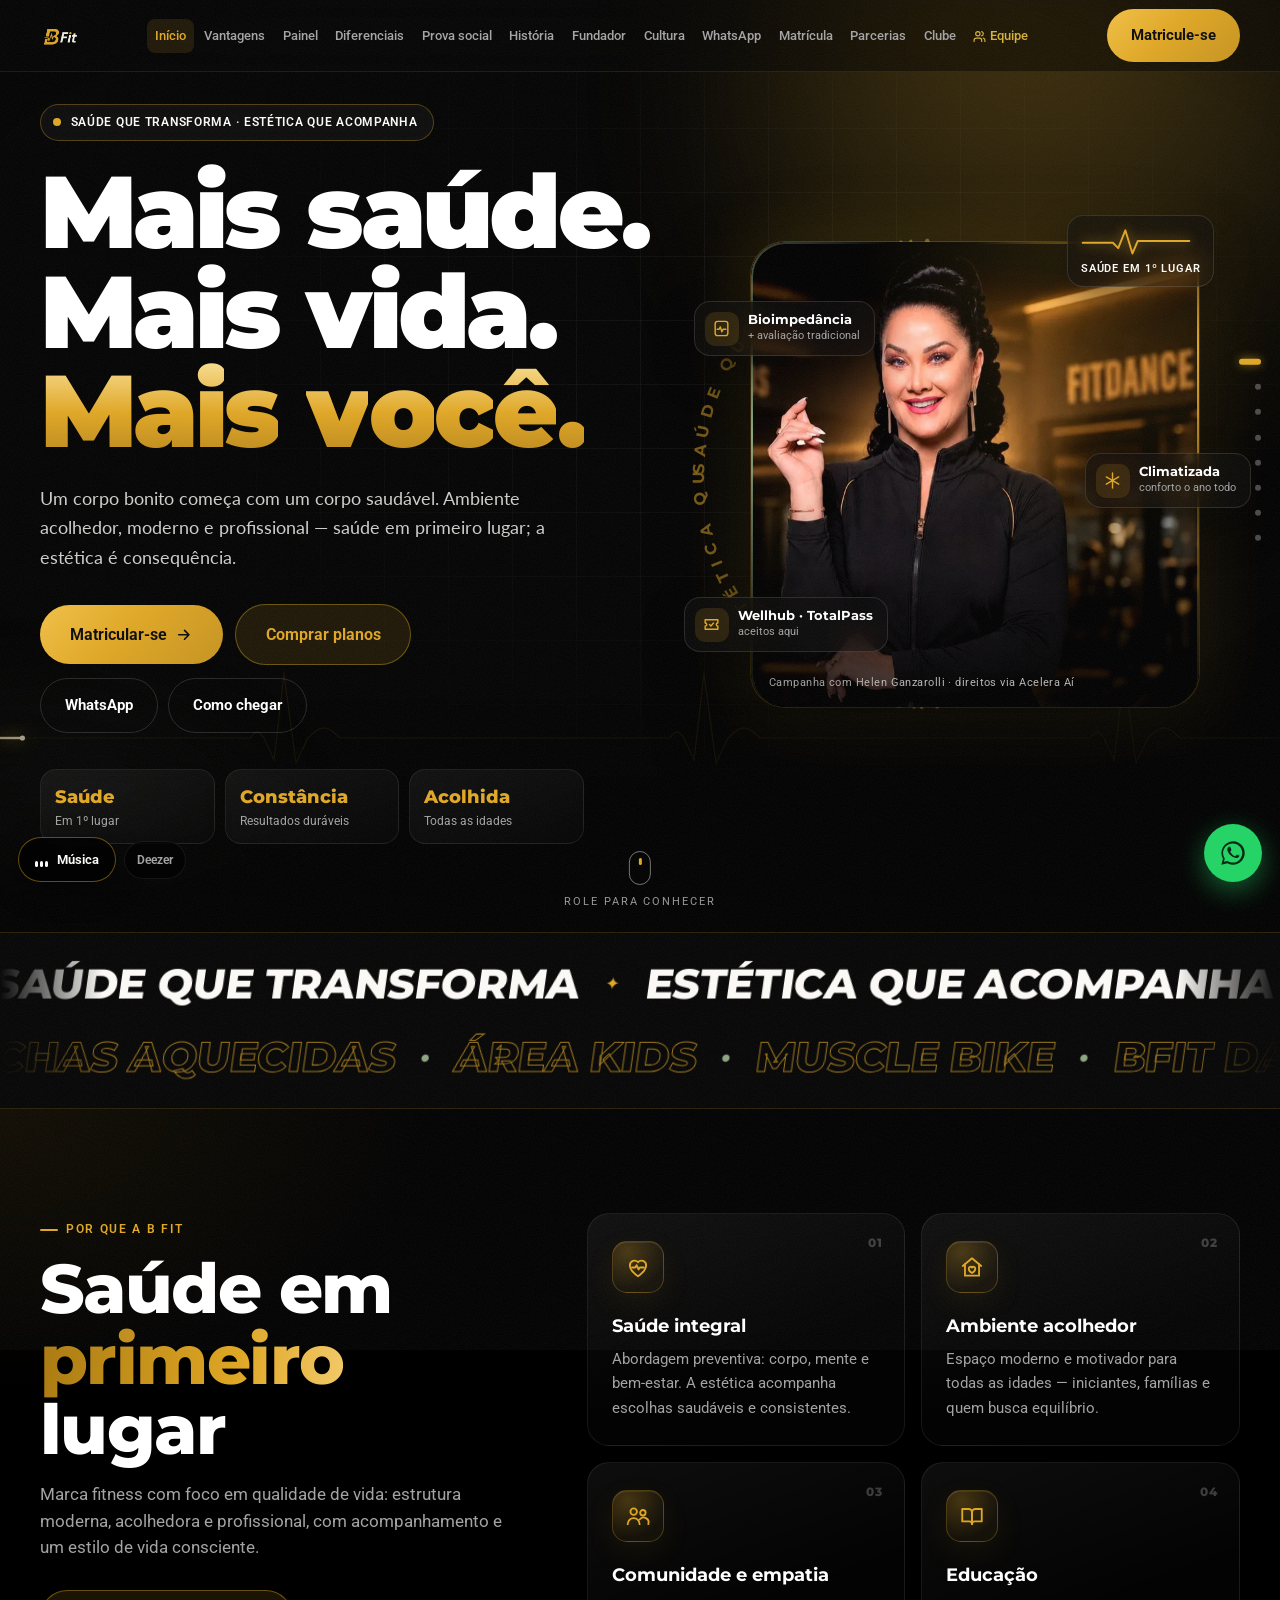
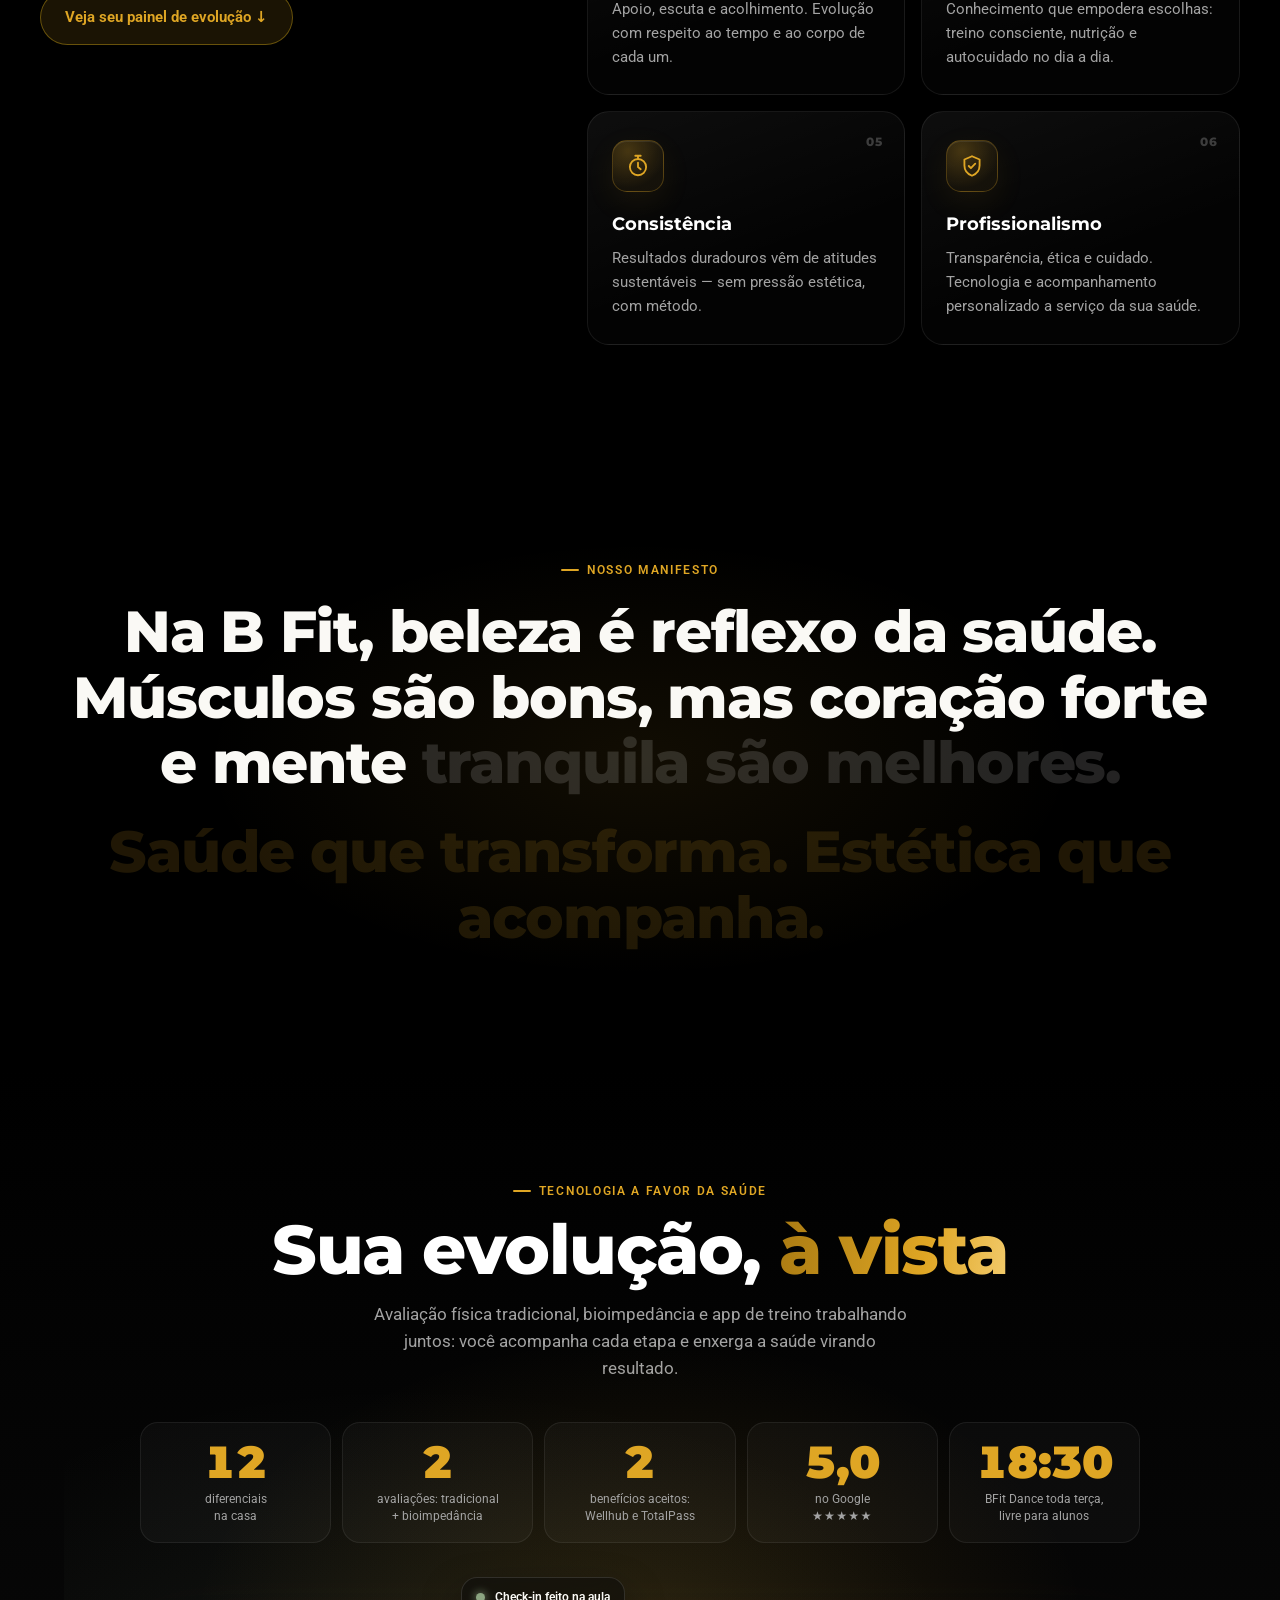
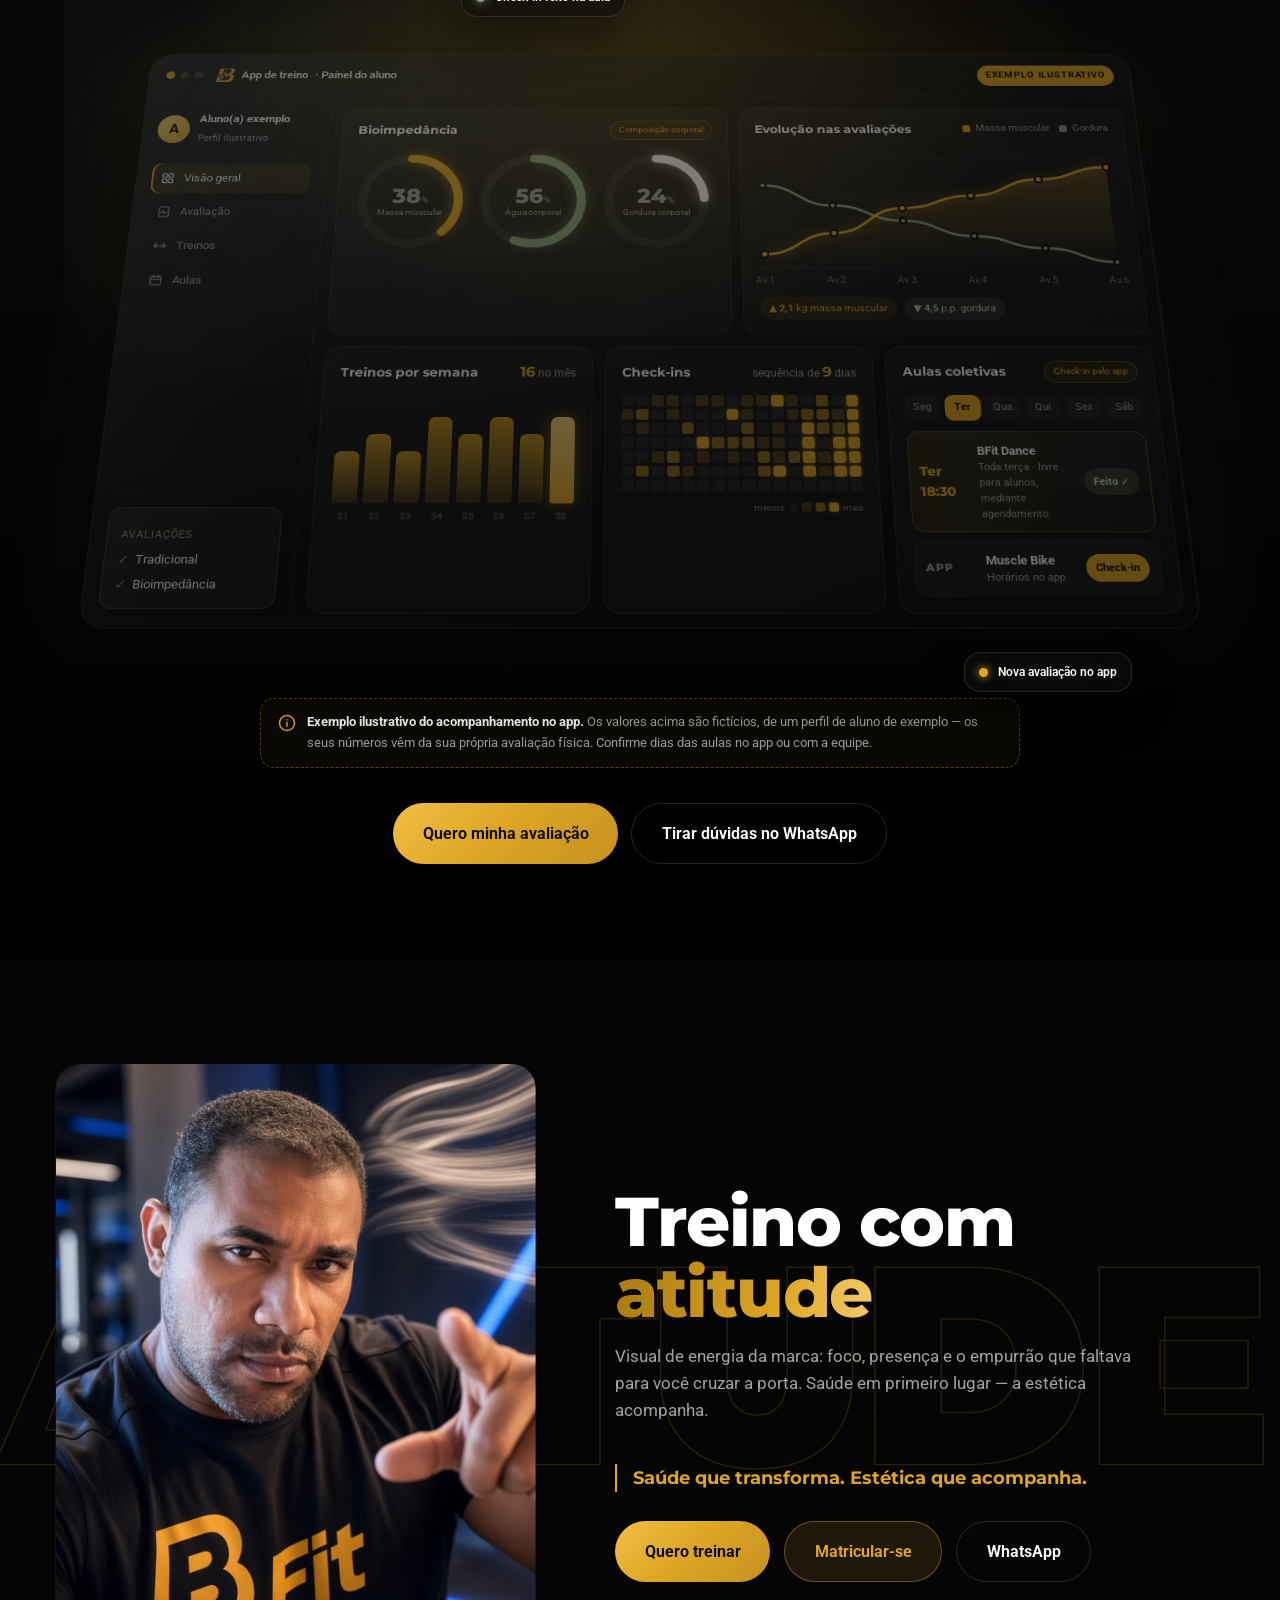
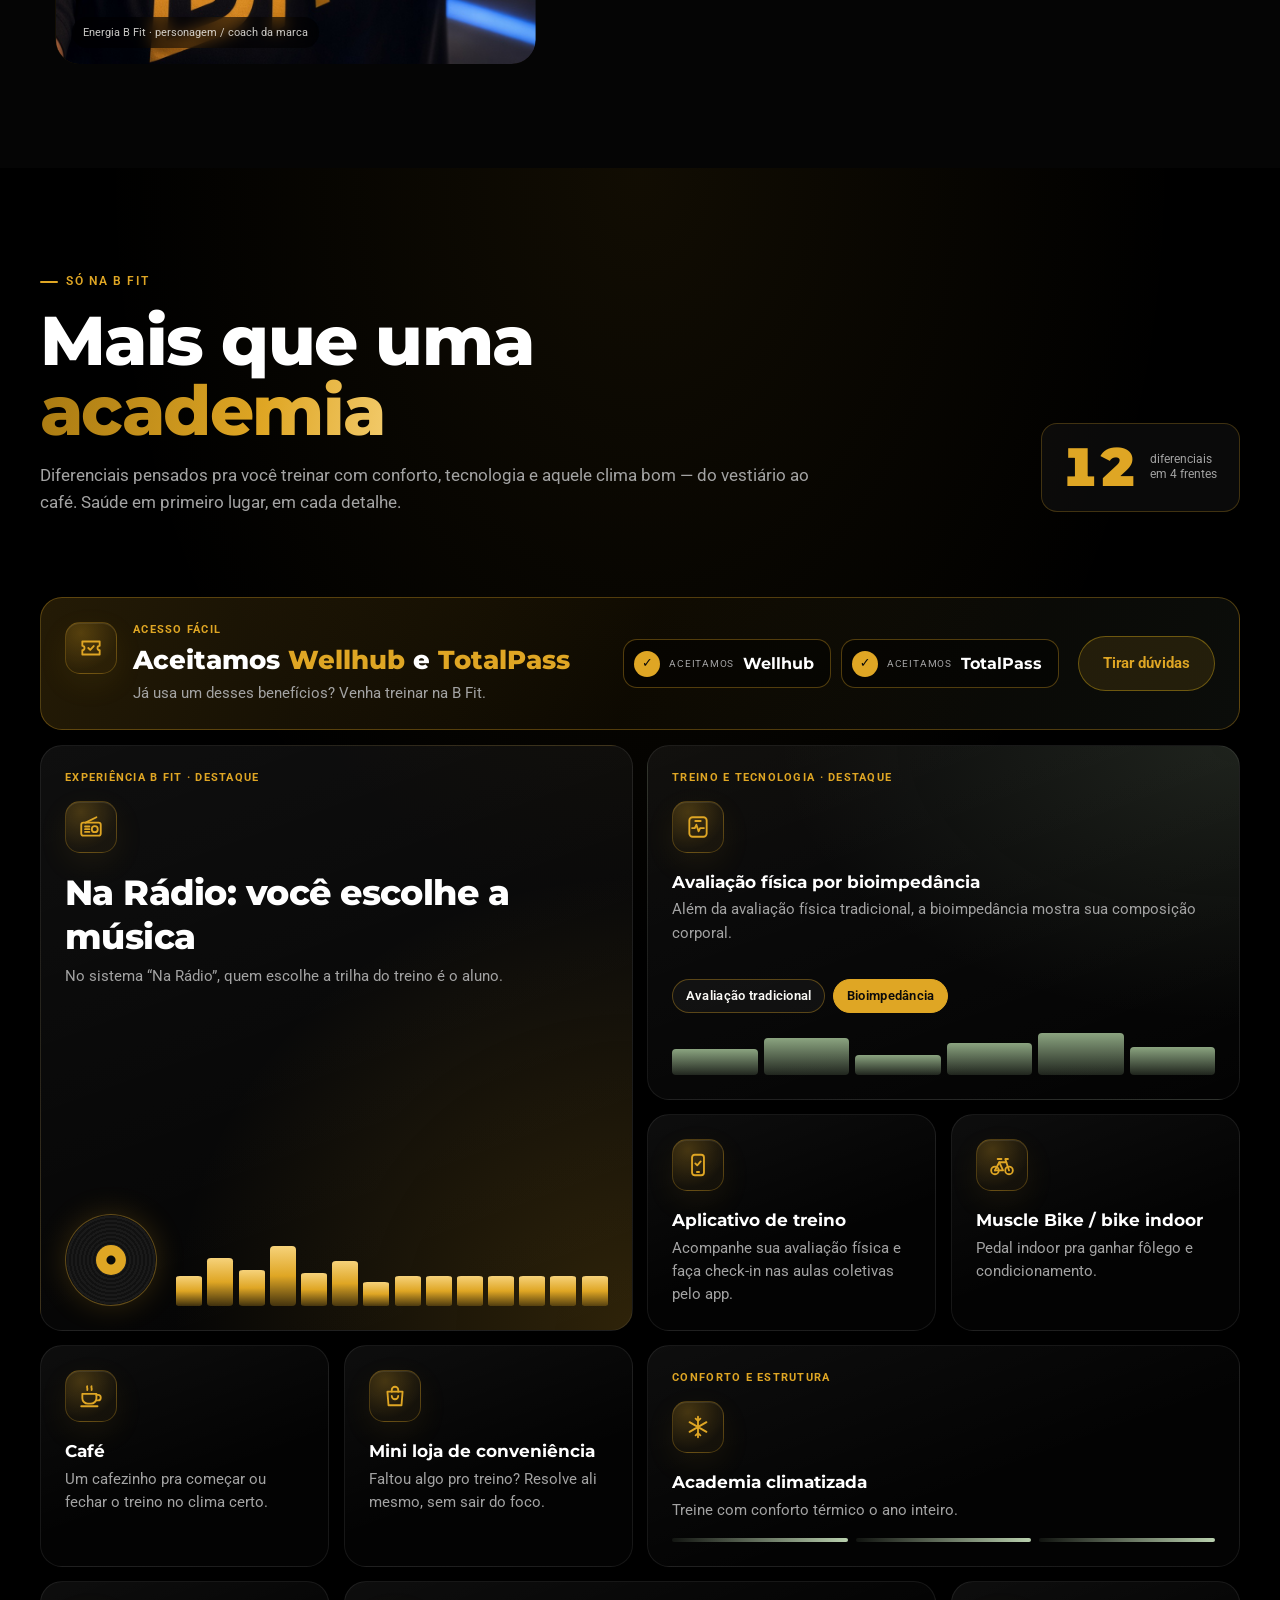
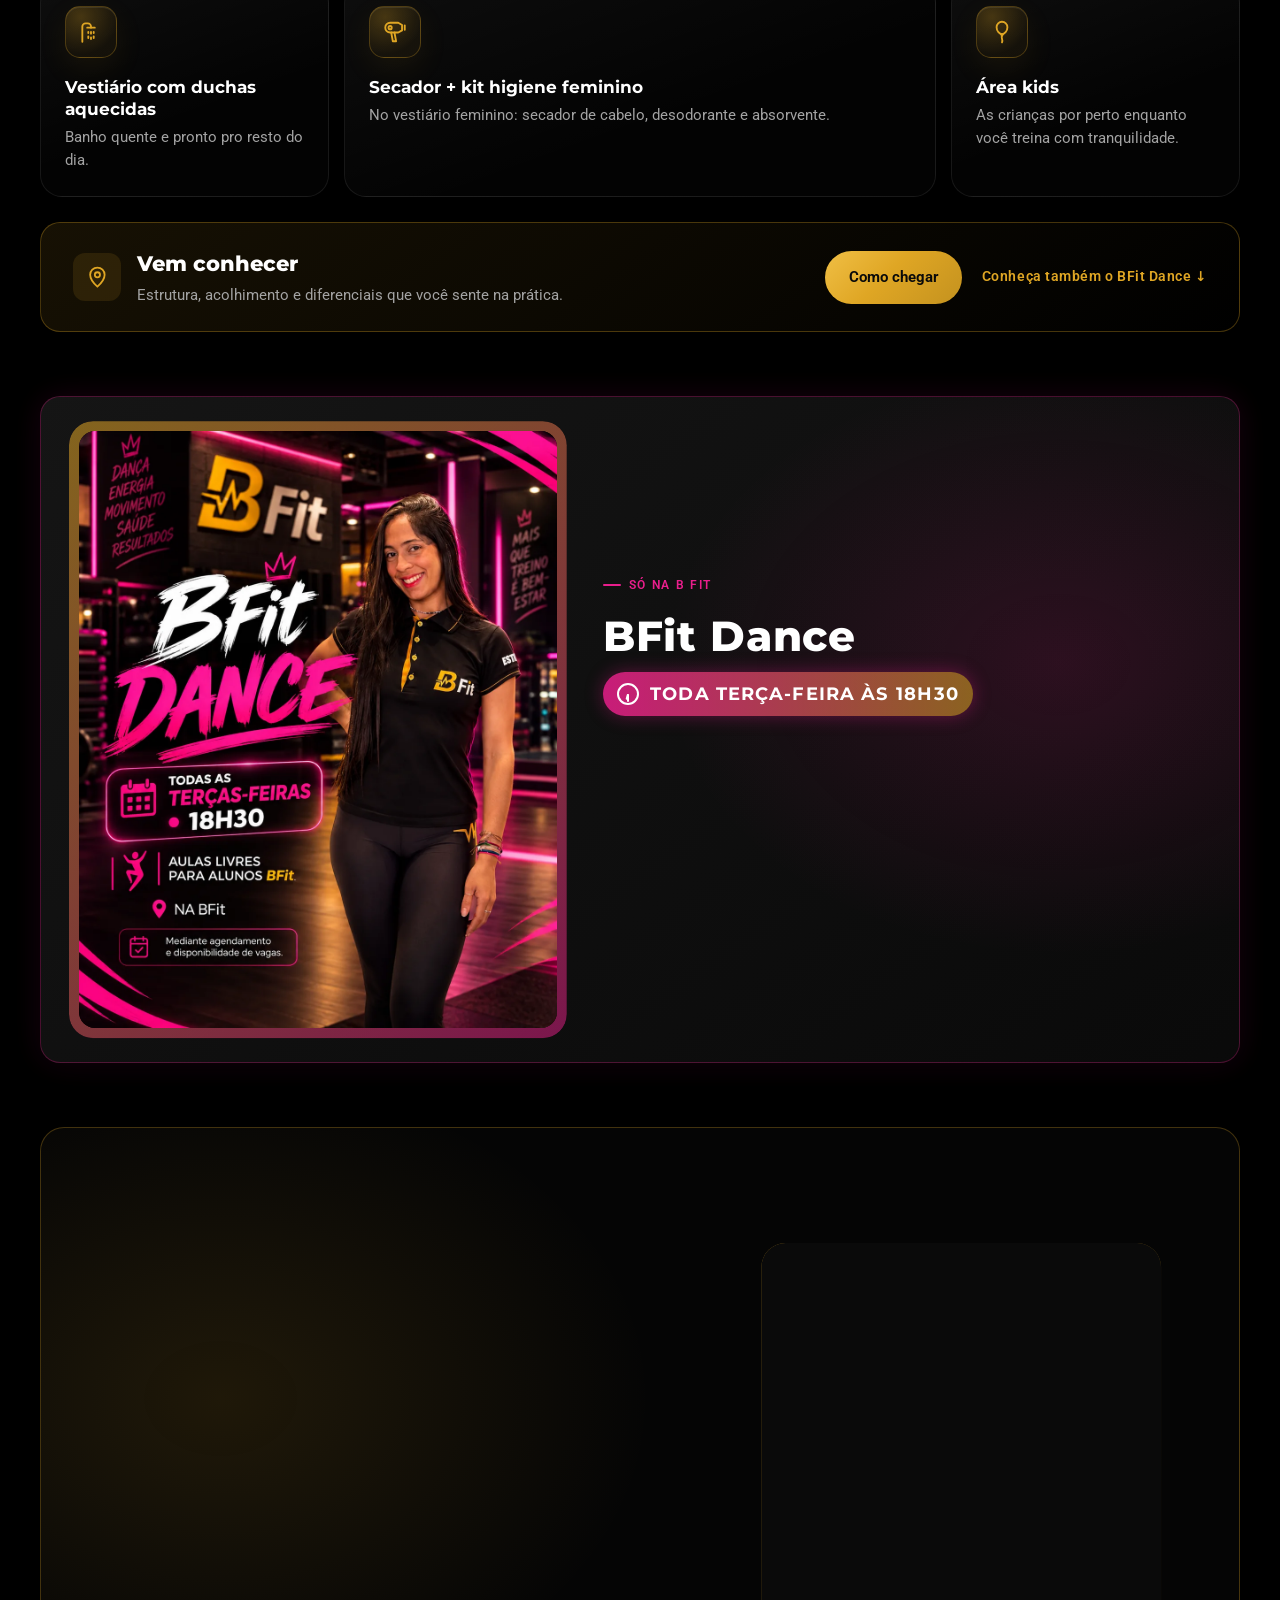
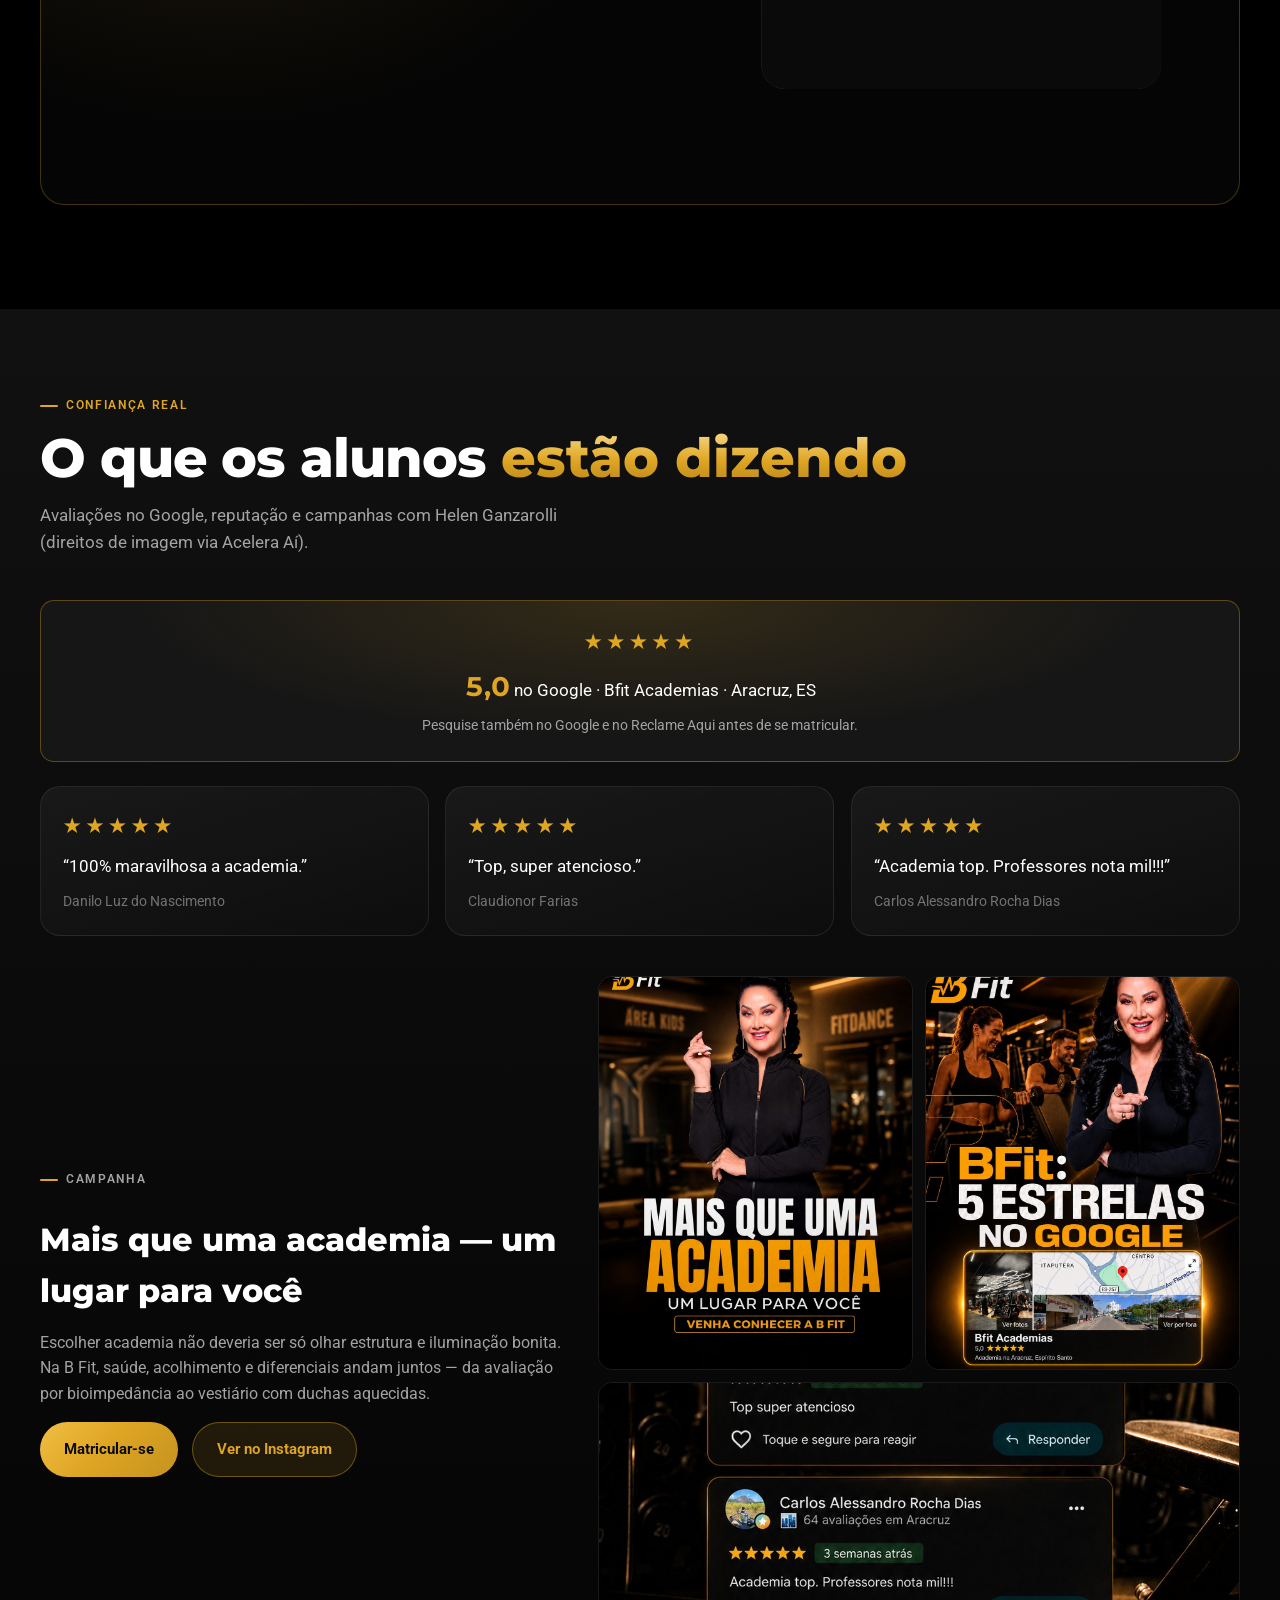
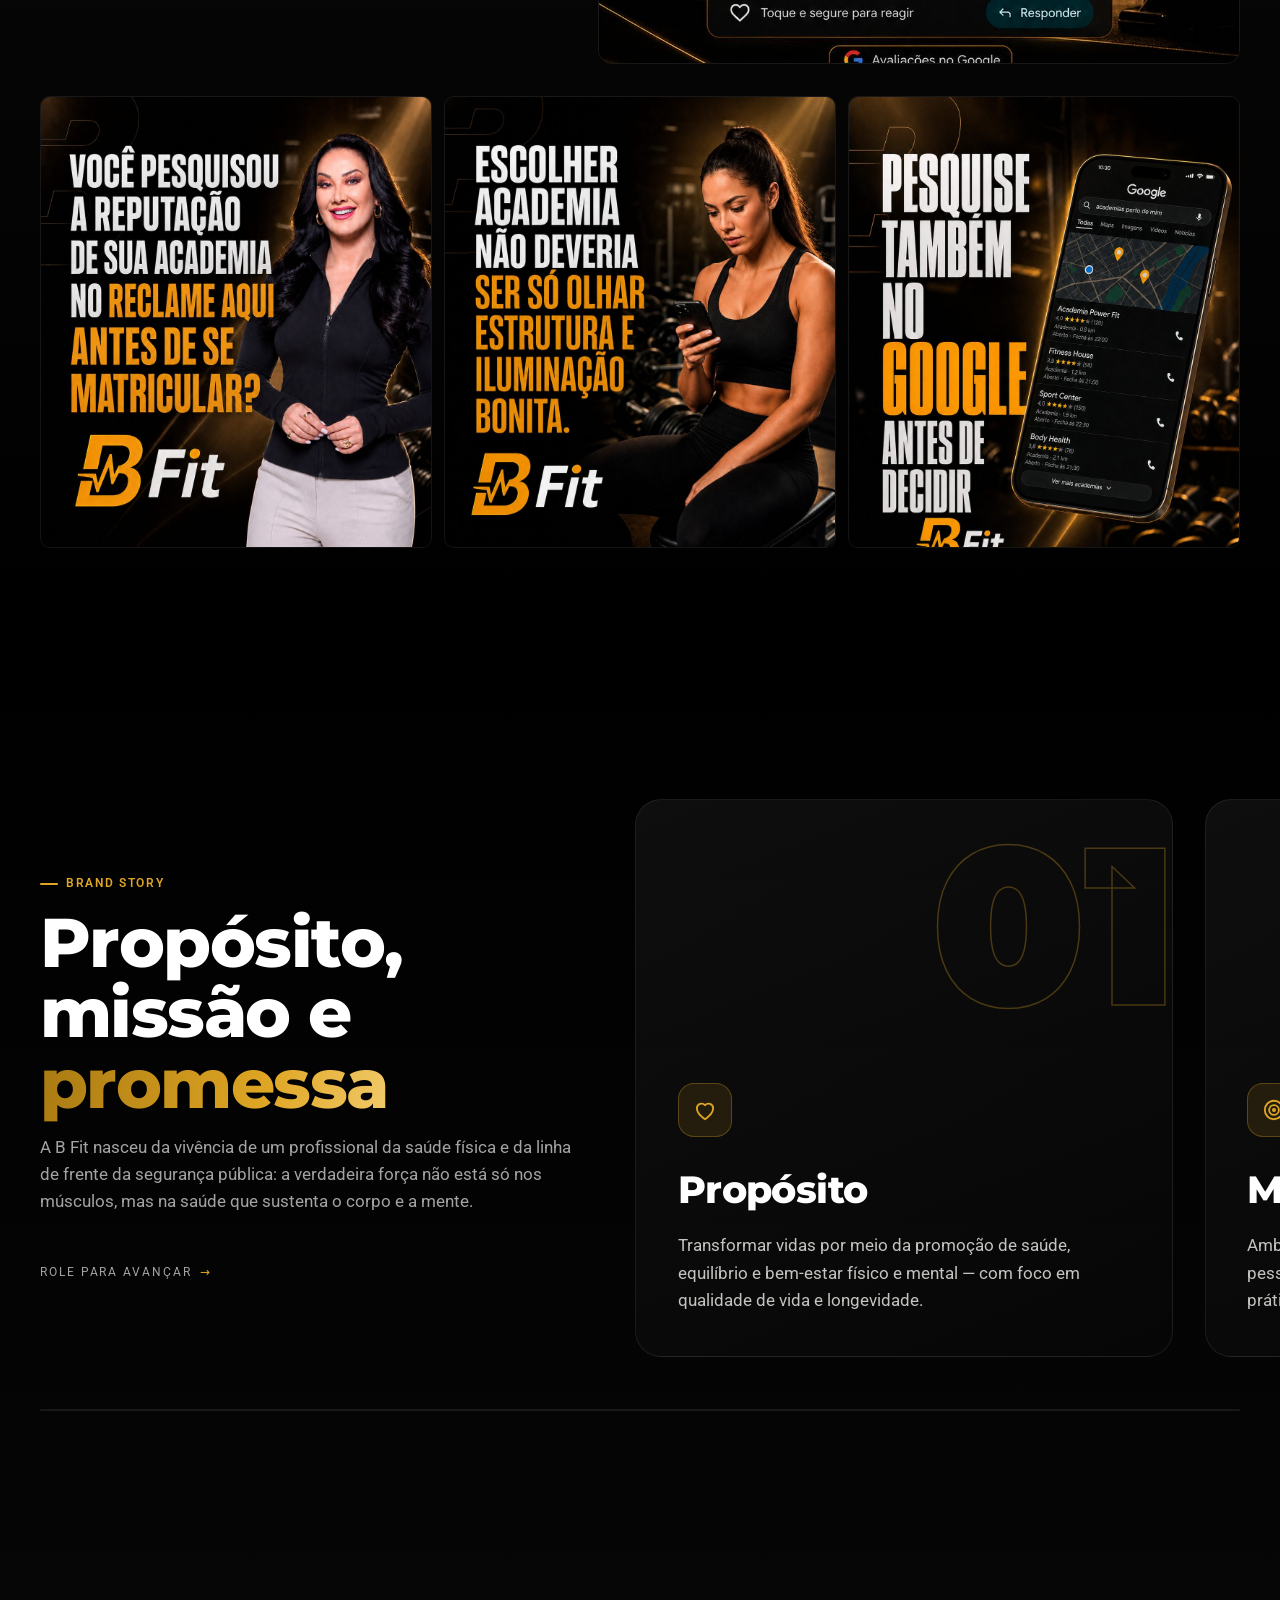
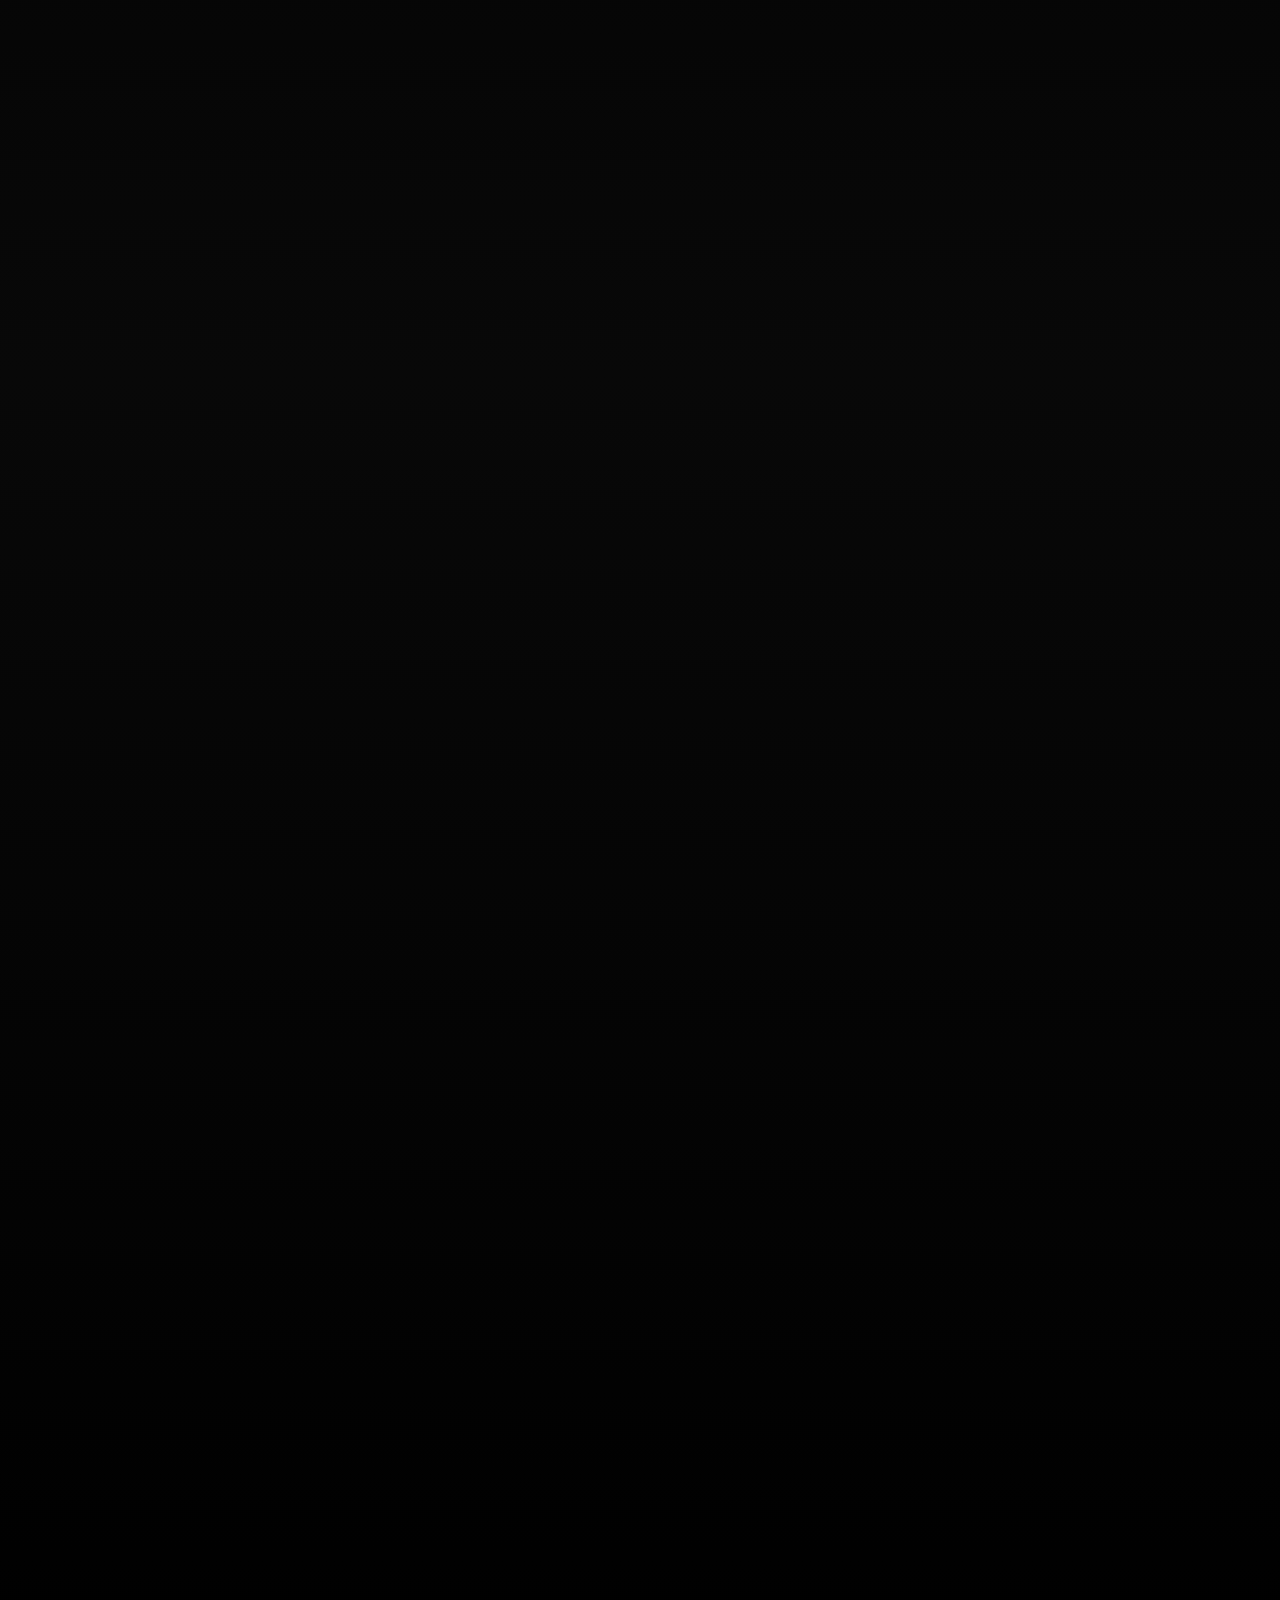
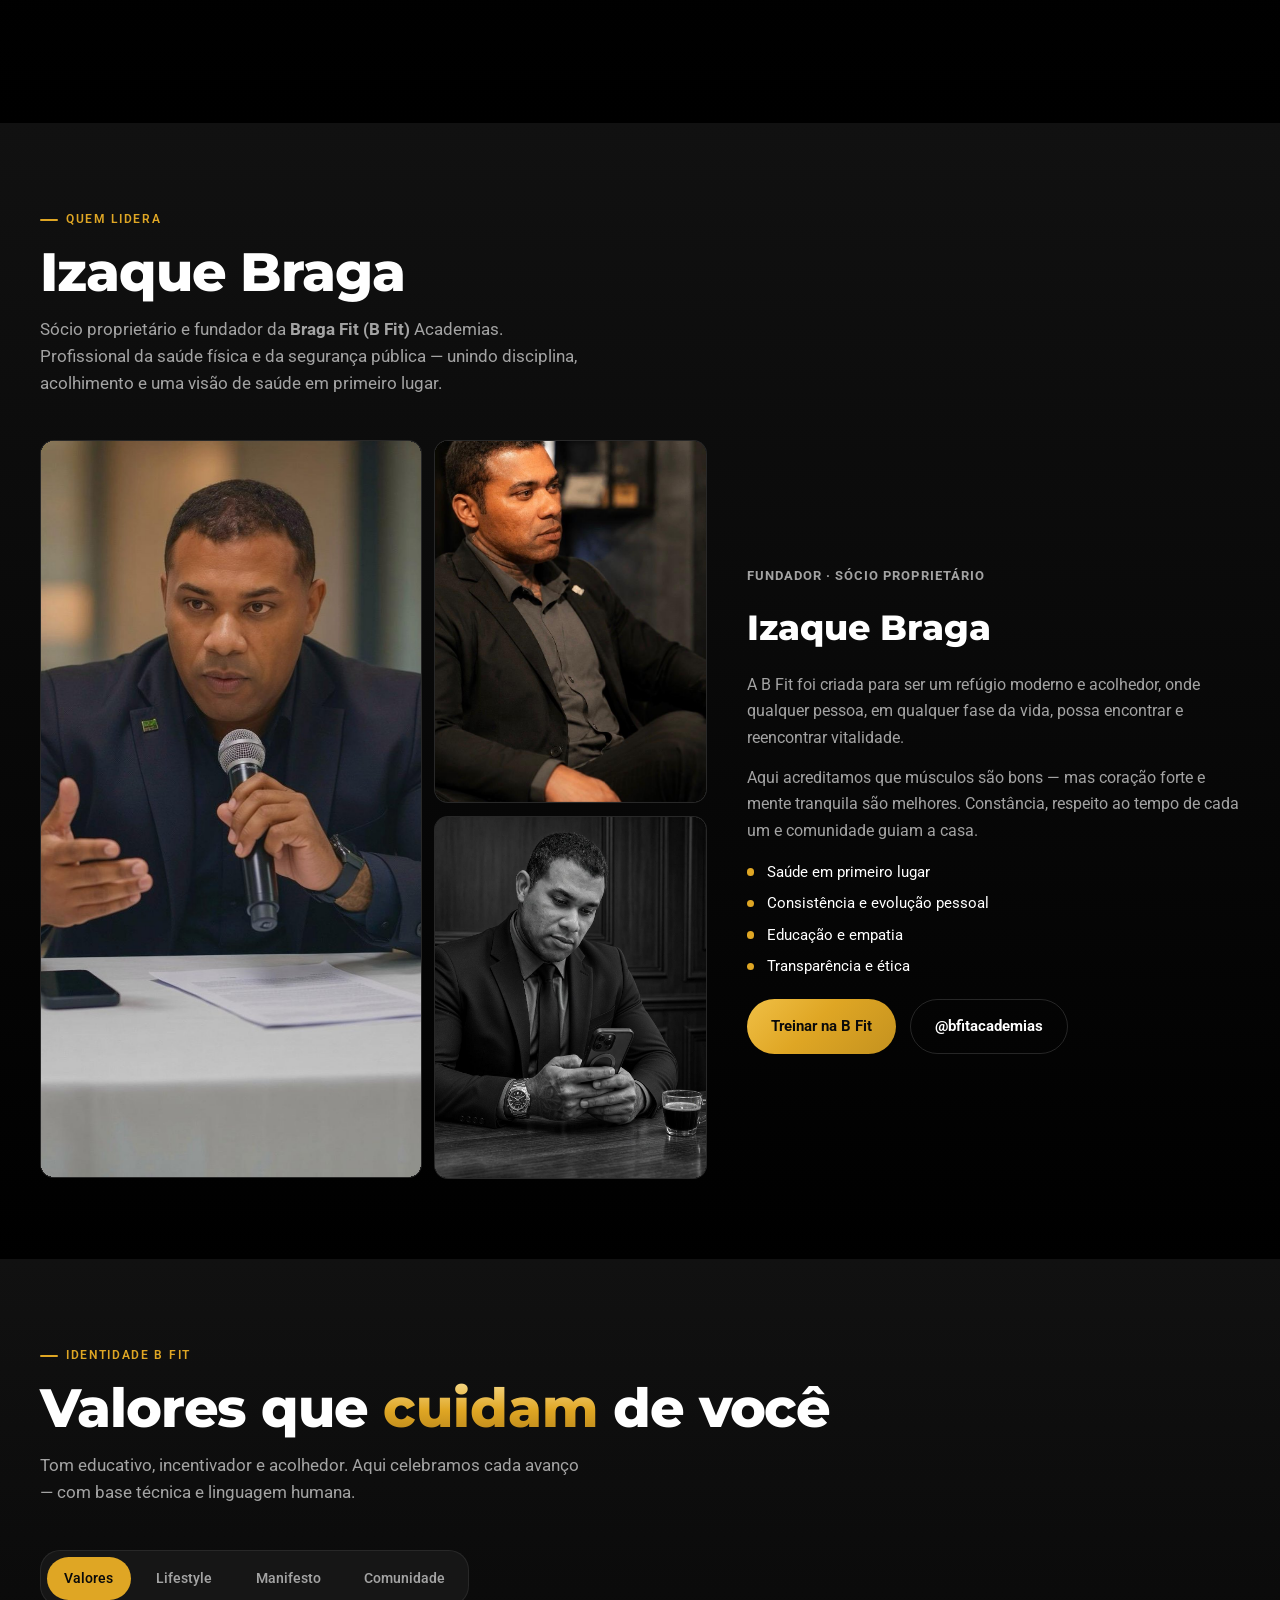
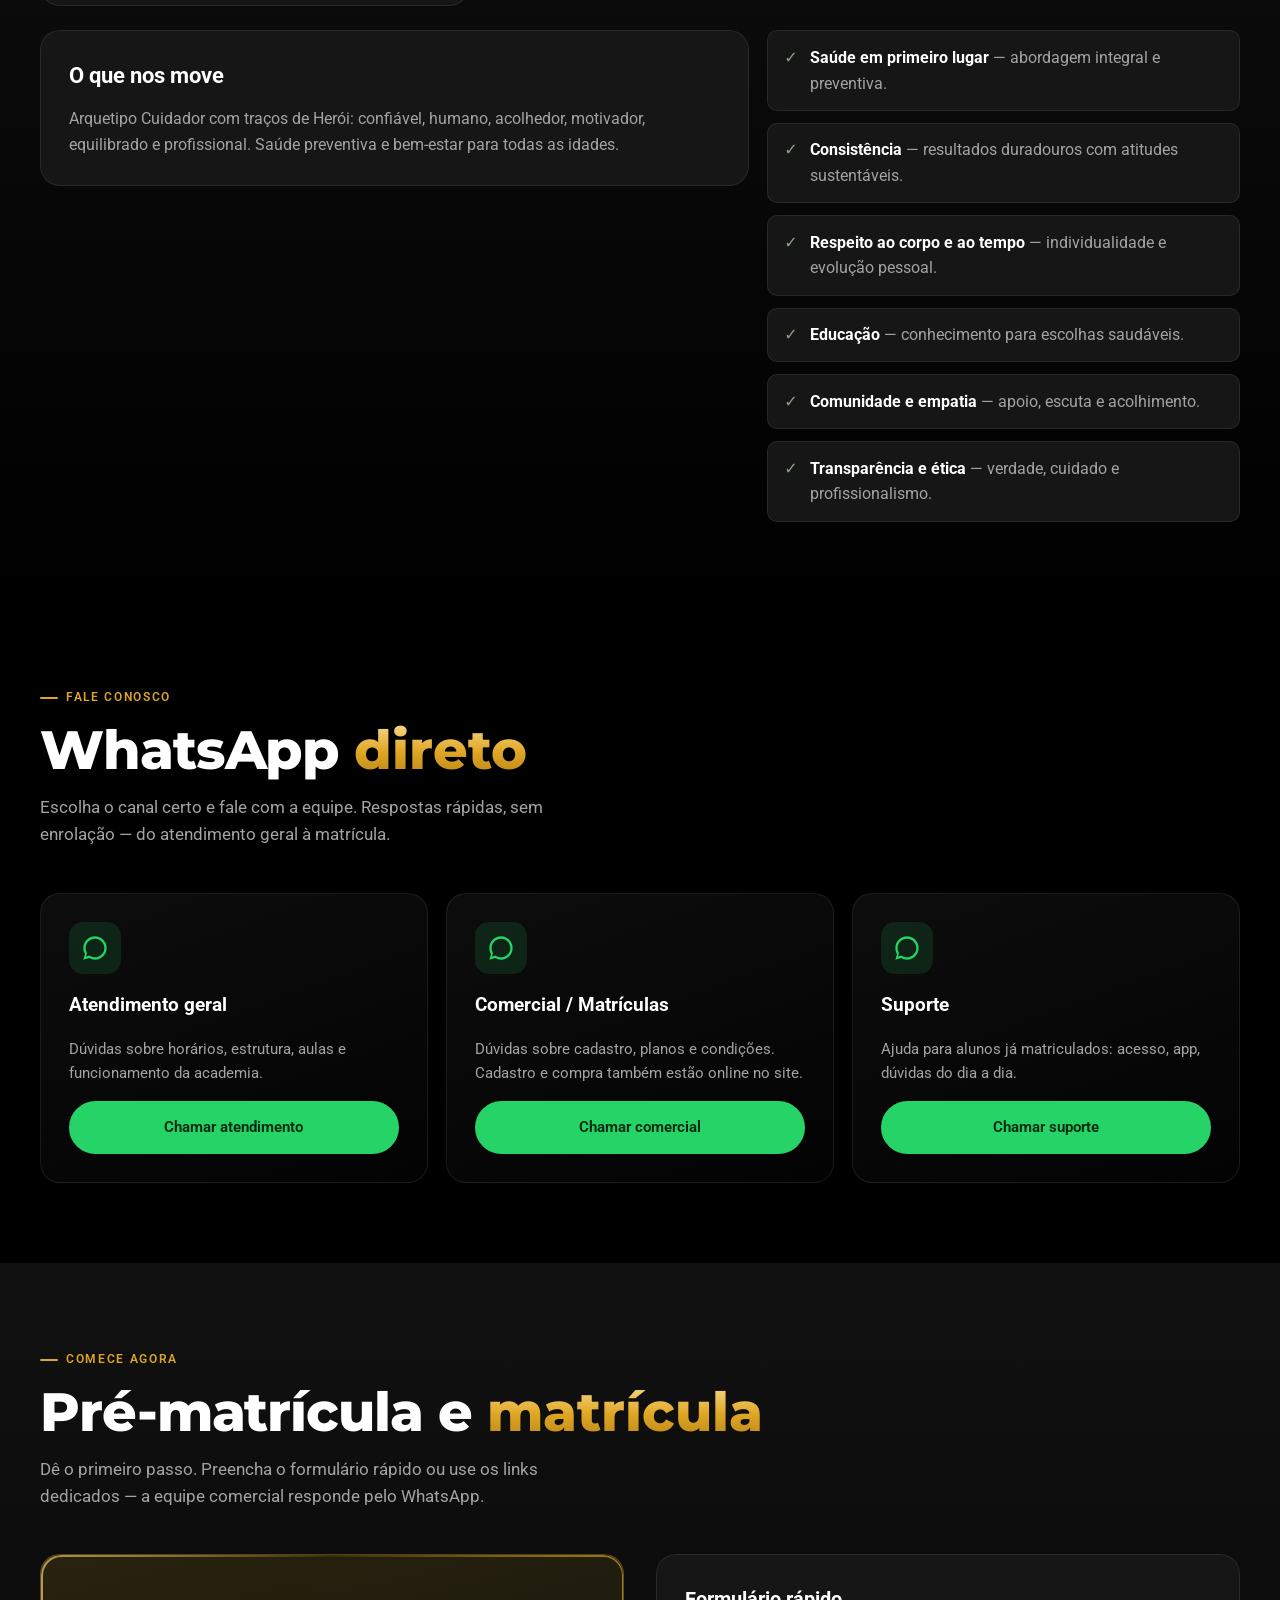
==== commit 8c4ea41f: "Menu mobile: isolar toques da rolagem suave" ====
--- a/index.html
+++ b/index.html
@@ -144,6 +144,7 @@
   </header>
 
   <div class="mobile-nav" id="mobile-nav" data-lenis-prevent data-lenis-prevent-touch>
+  <script>(function(){var m=document.getElementById("mobile-nav");["wheel","touchstart","touchmove","touchend"].forEach(function(t){m.addEventListener(t,function(e){e.stopPropagation();},{passive:true});});})();</script>
   <style>#mobile-nav{-webkit-overflow-scrolling:touch;overscroll-behavior:contain;touch-action:pan-y;height:calc(100dvh - var(--nav-h));bottom:auto}</style>
     <nav class="mobile-nav__links" aria-label="Menu mobile">
       <a class="mobile-nav__link" href="#inicio">Início</a>
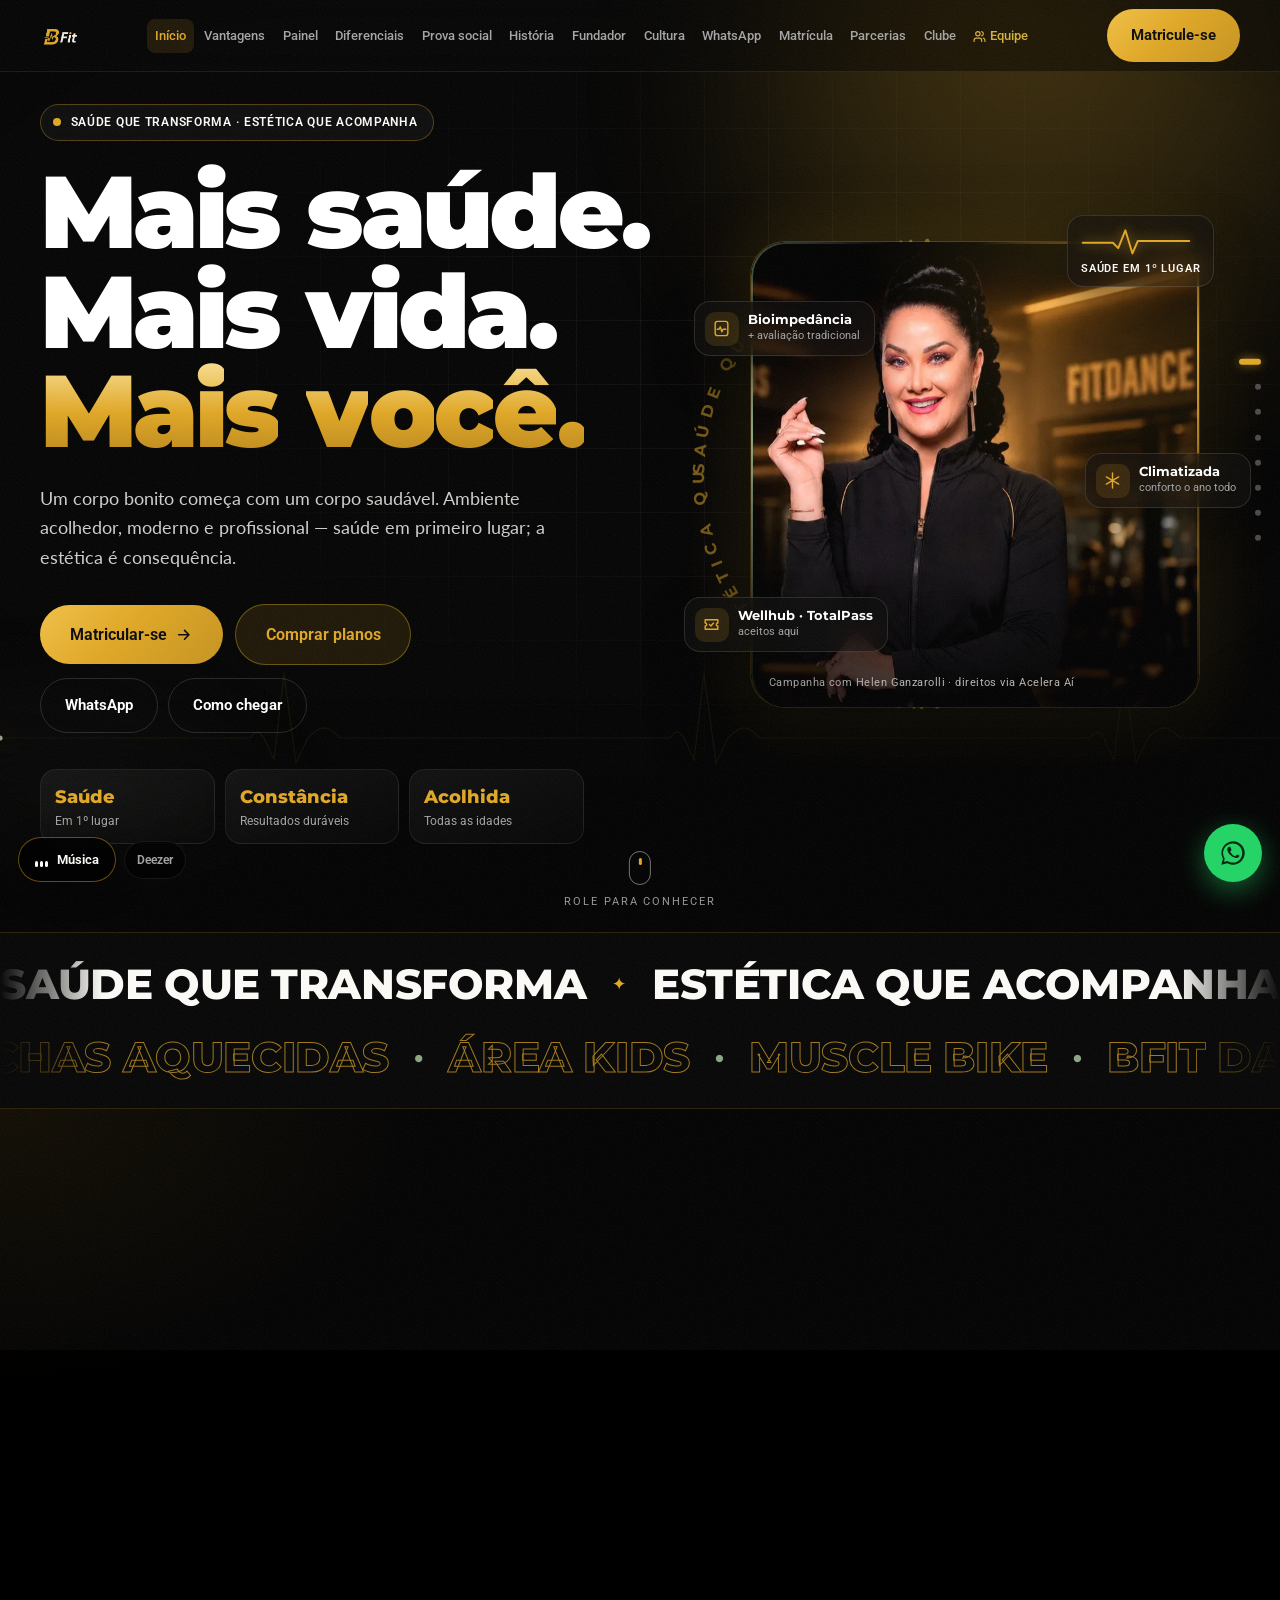
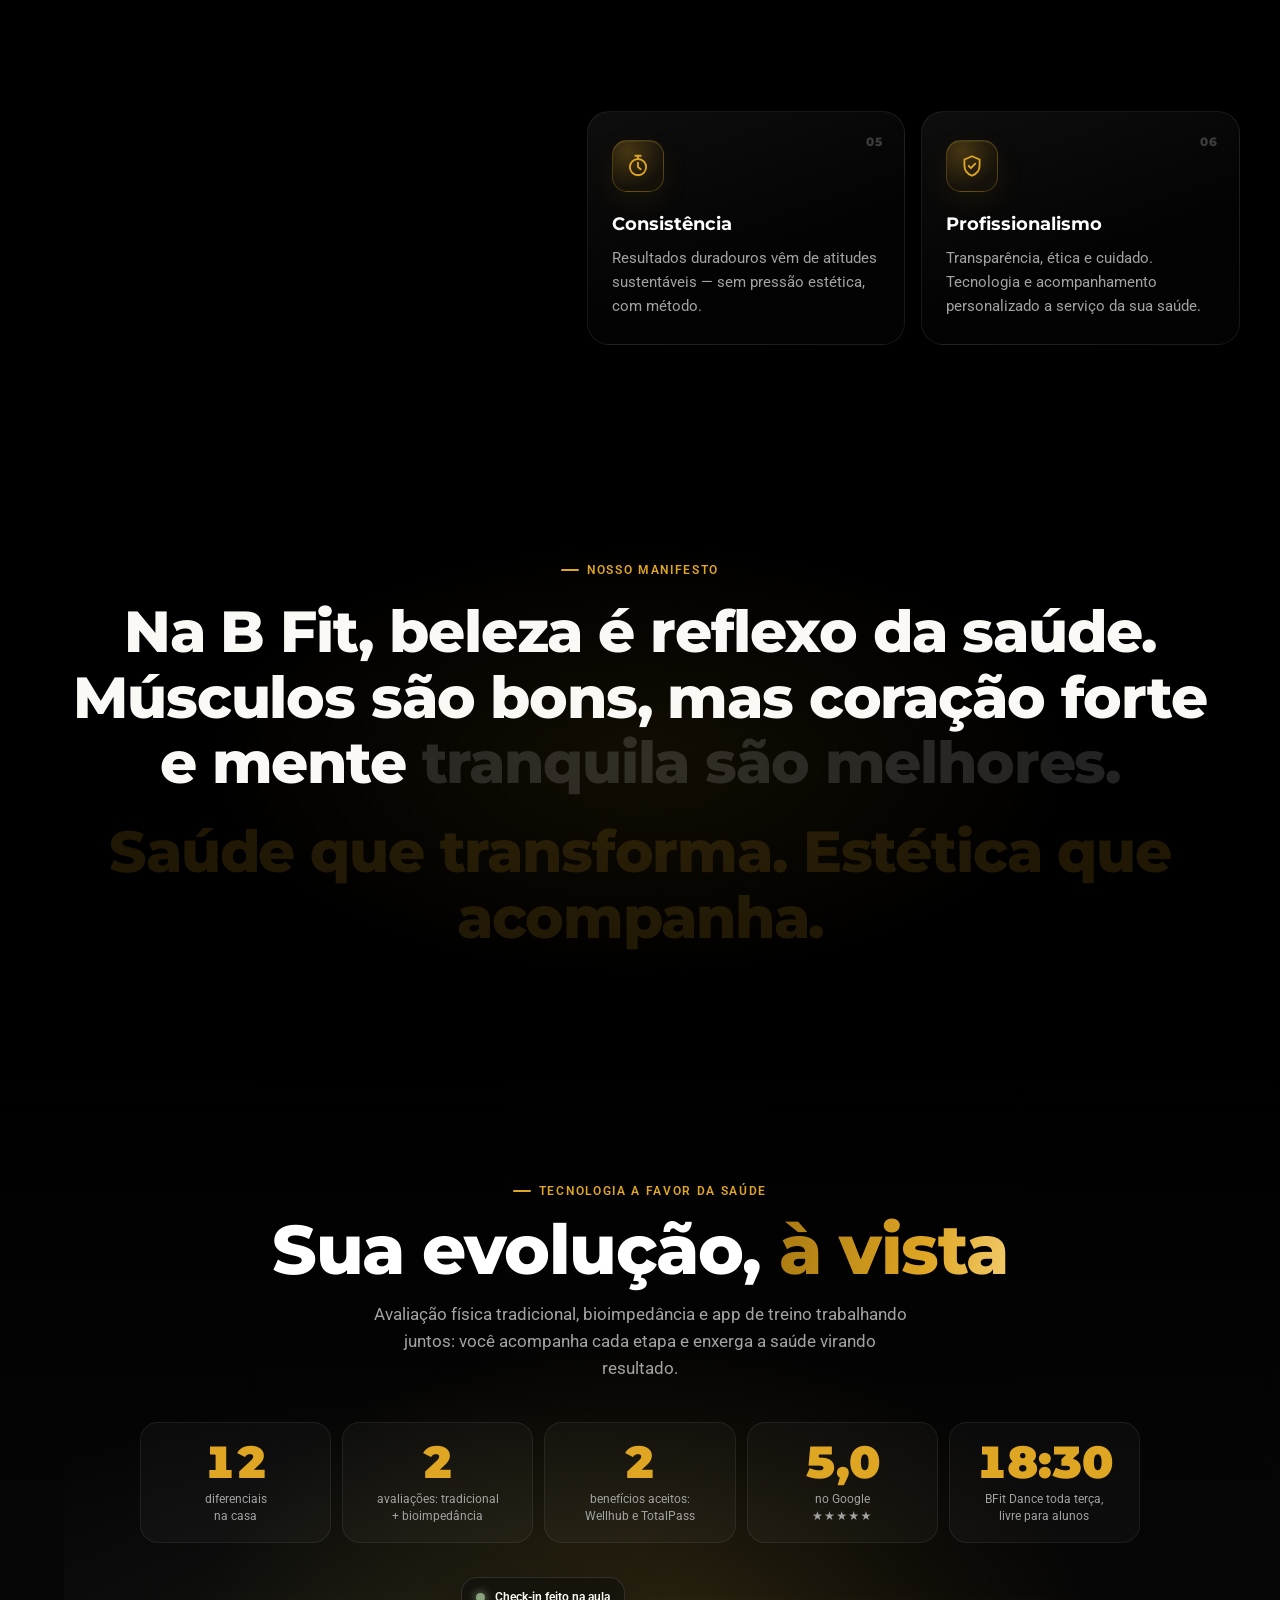
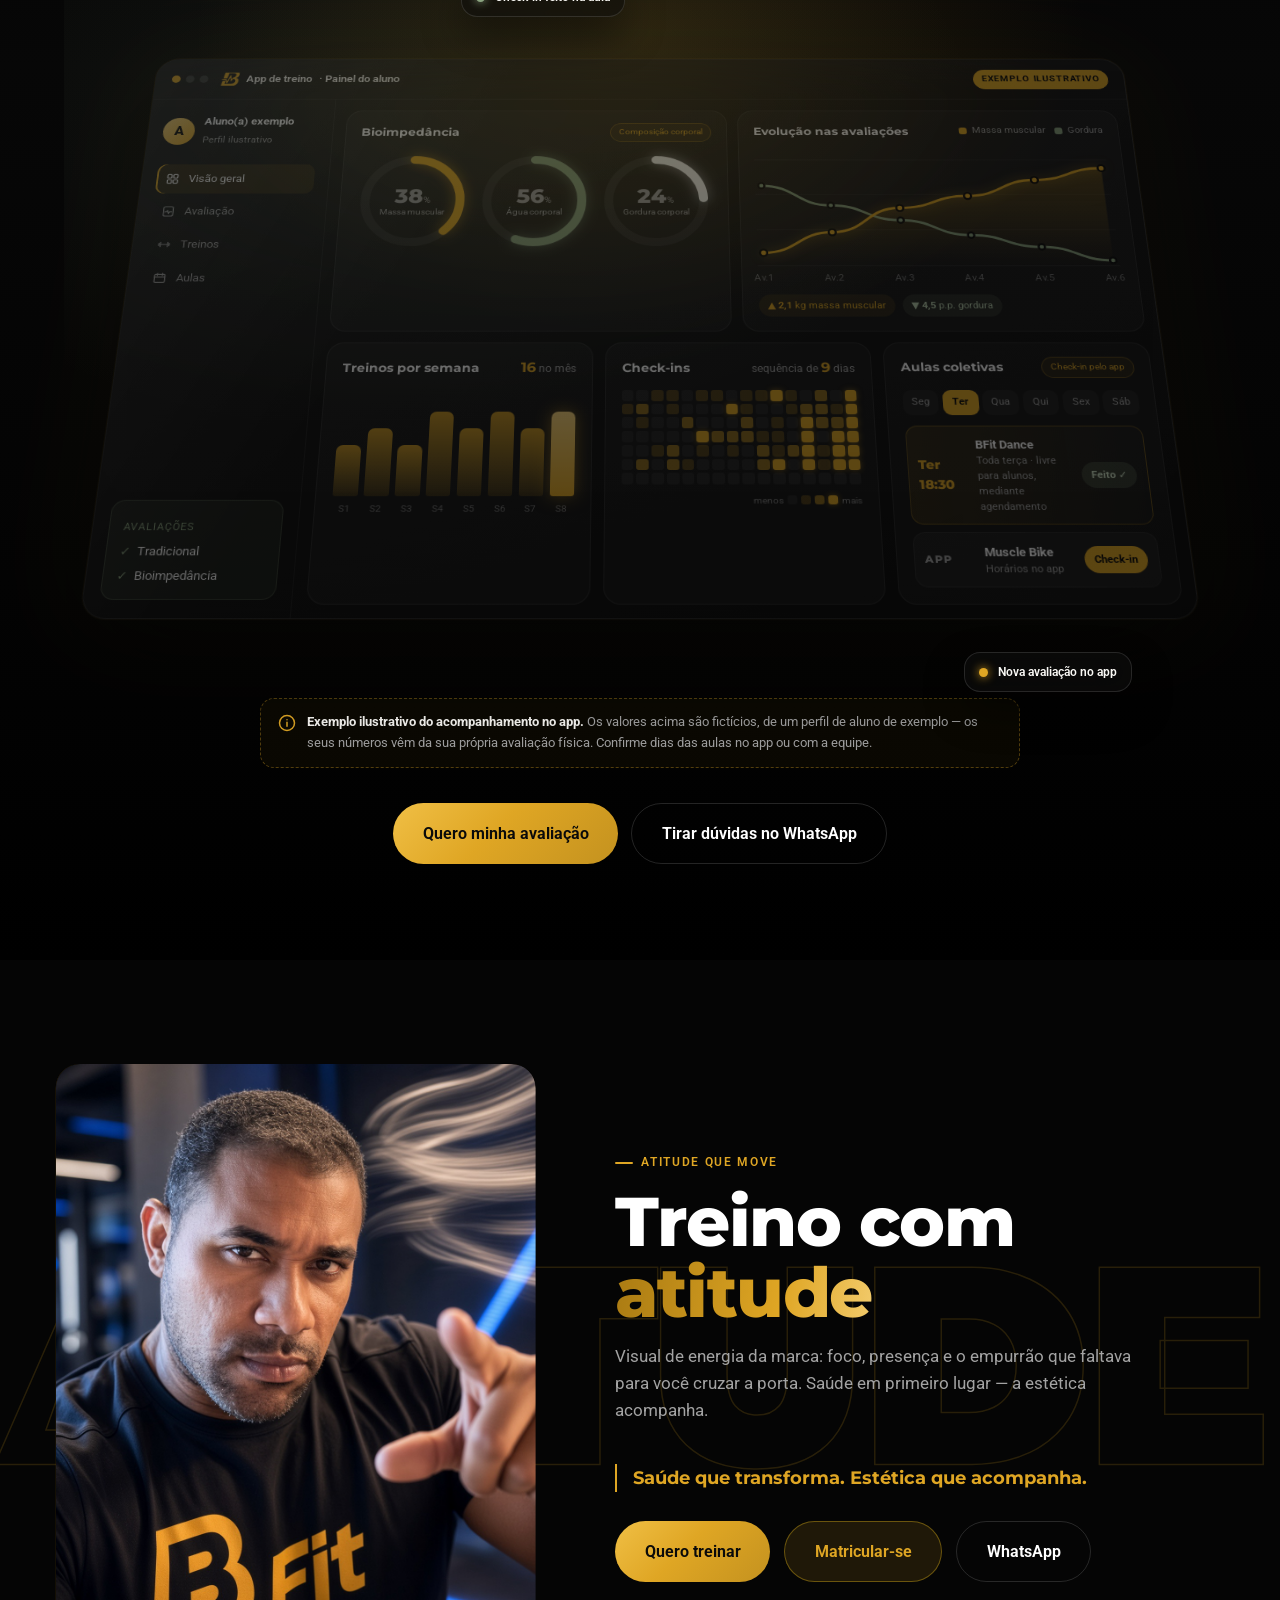
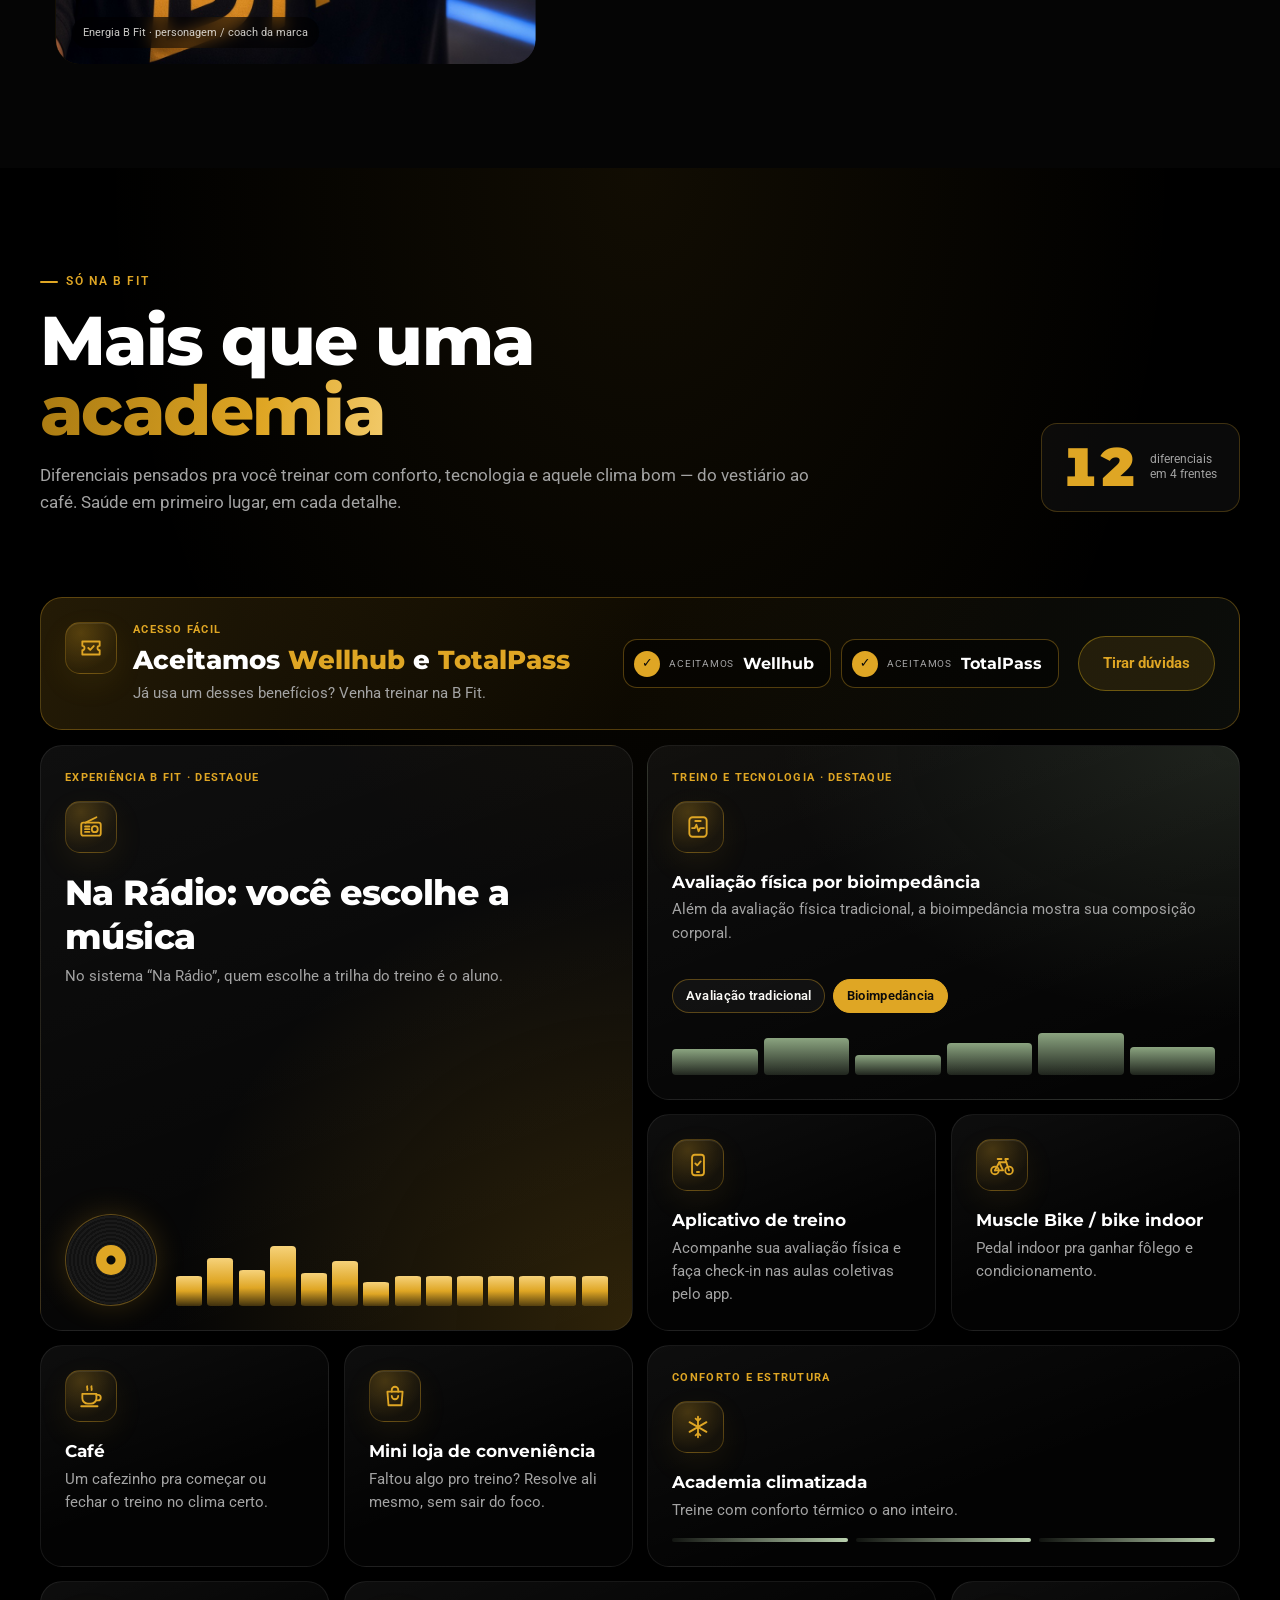
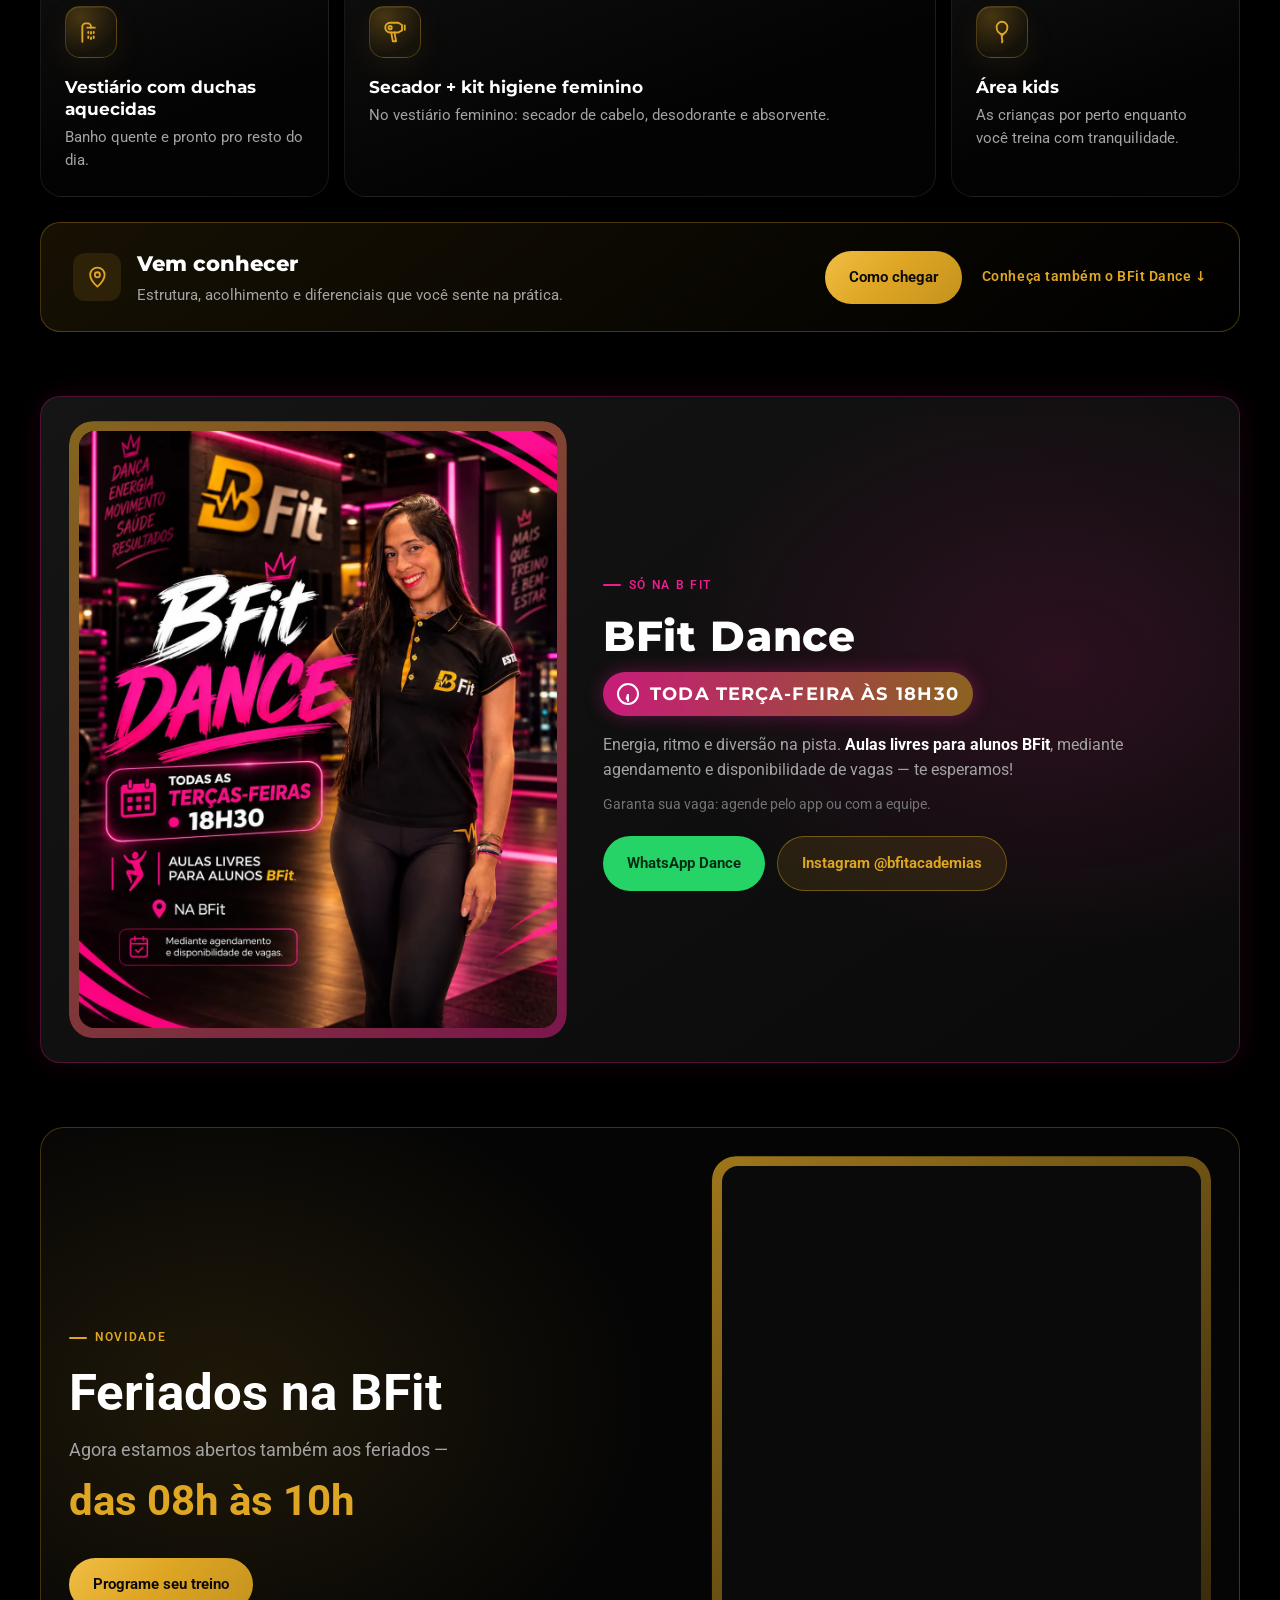
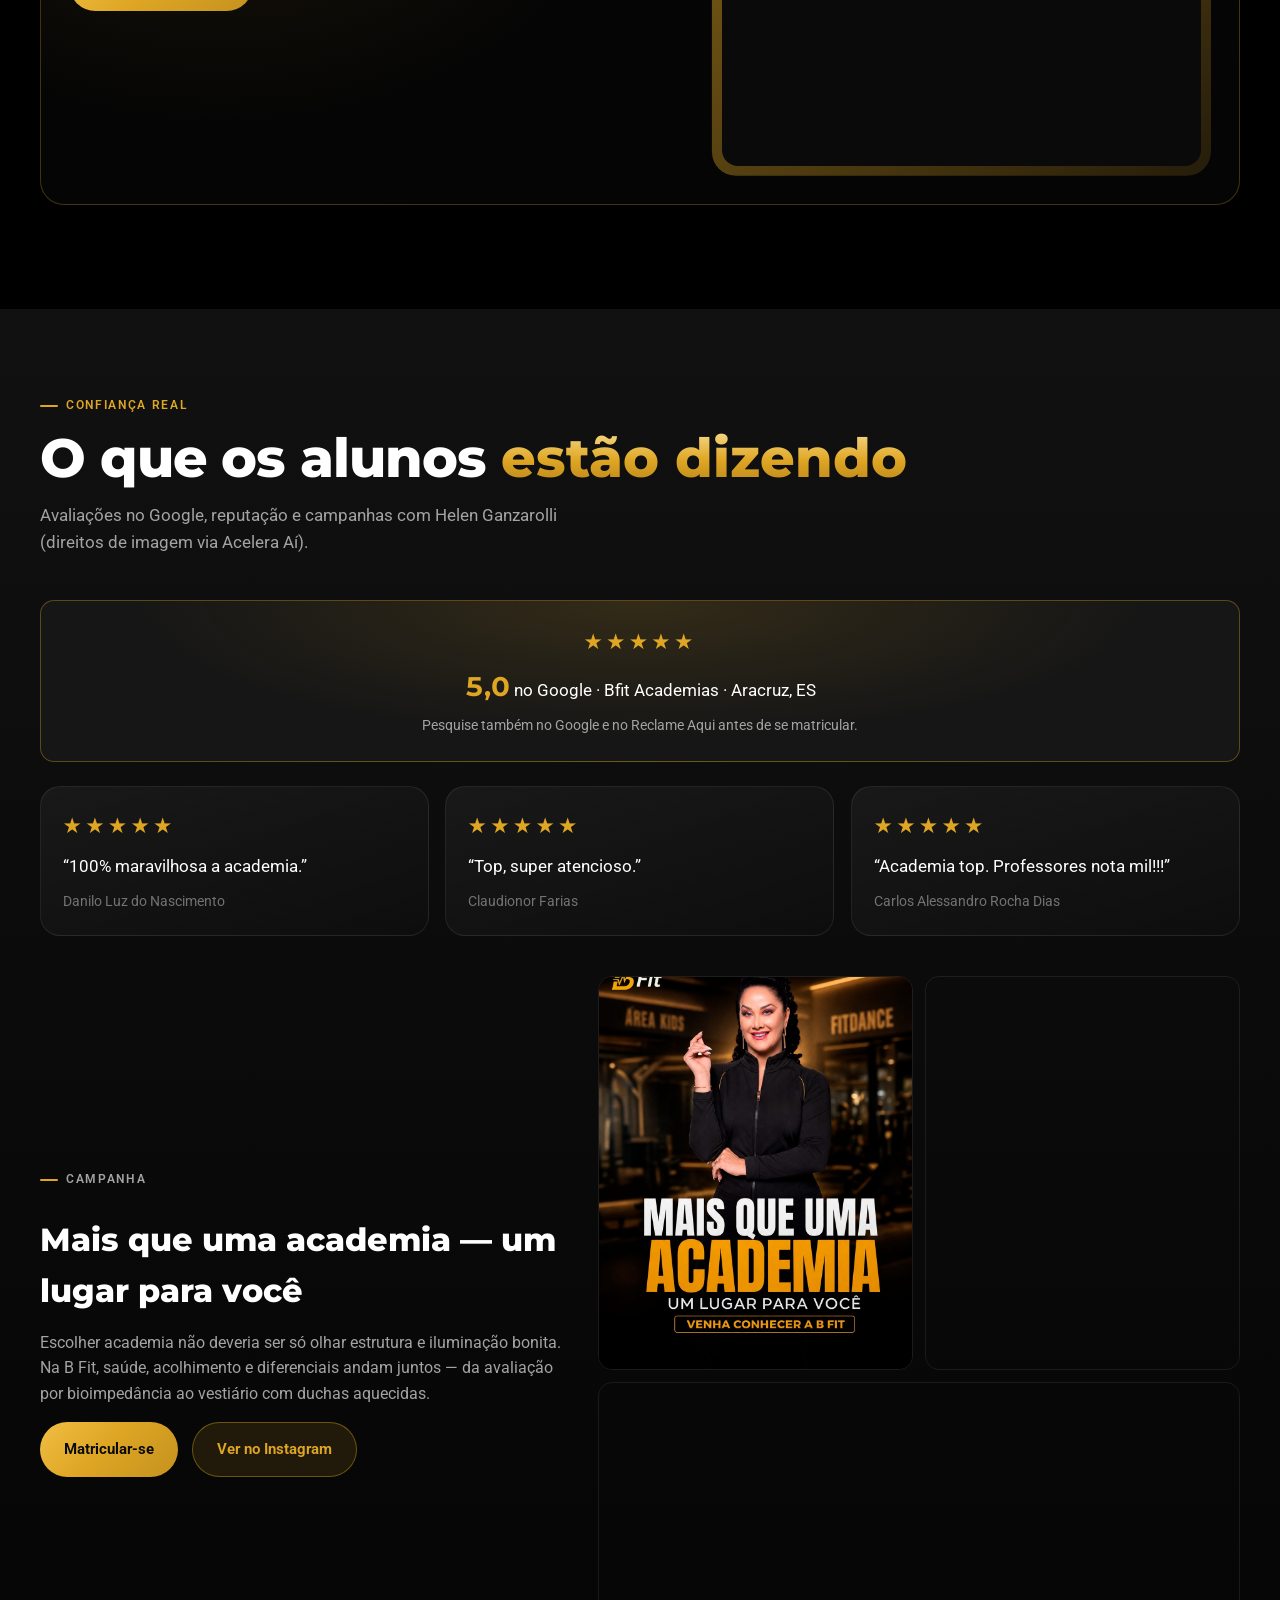
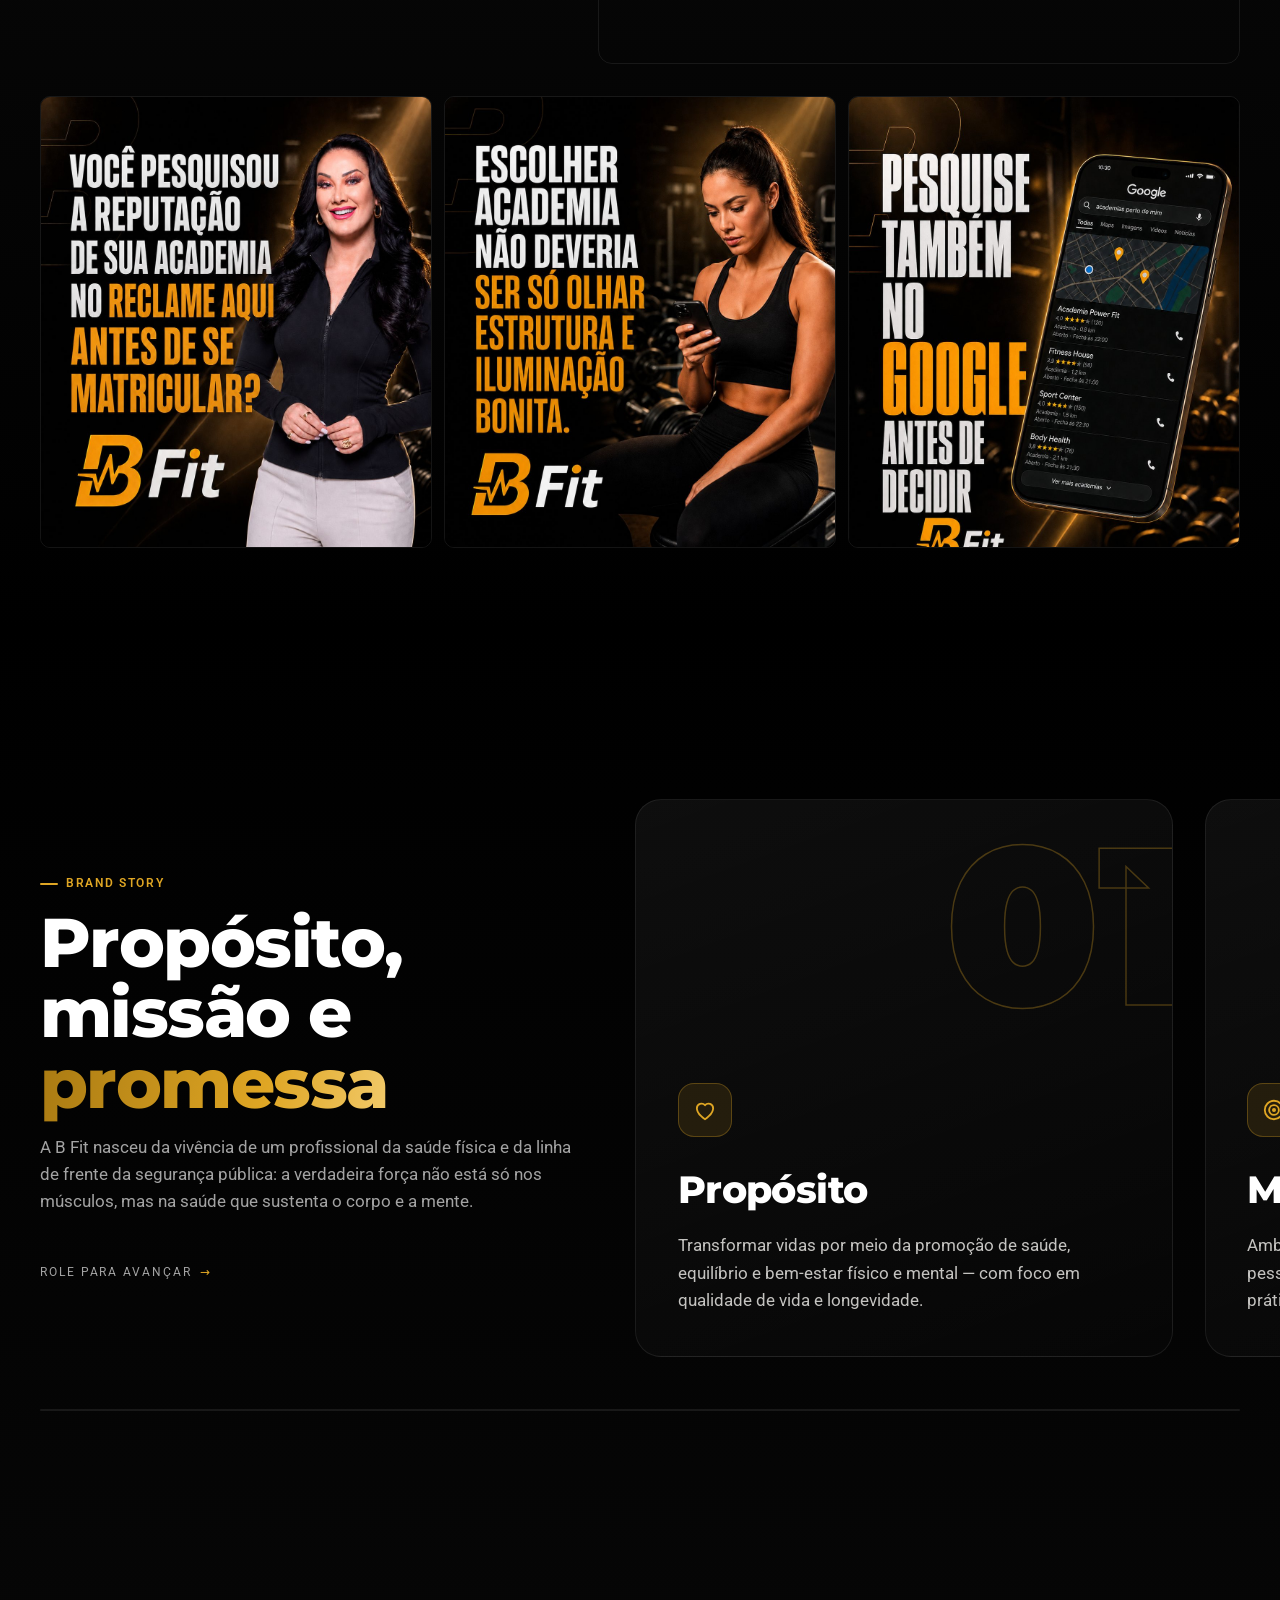
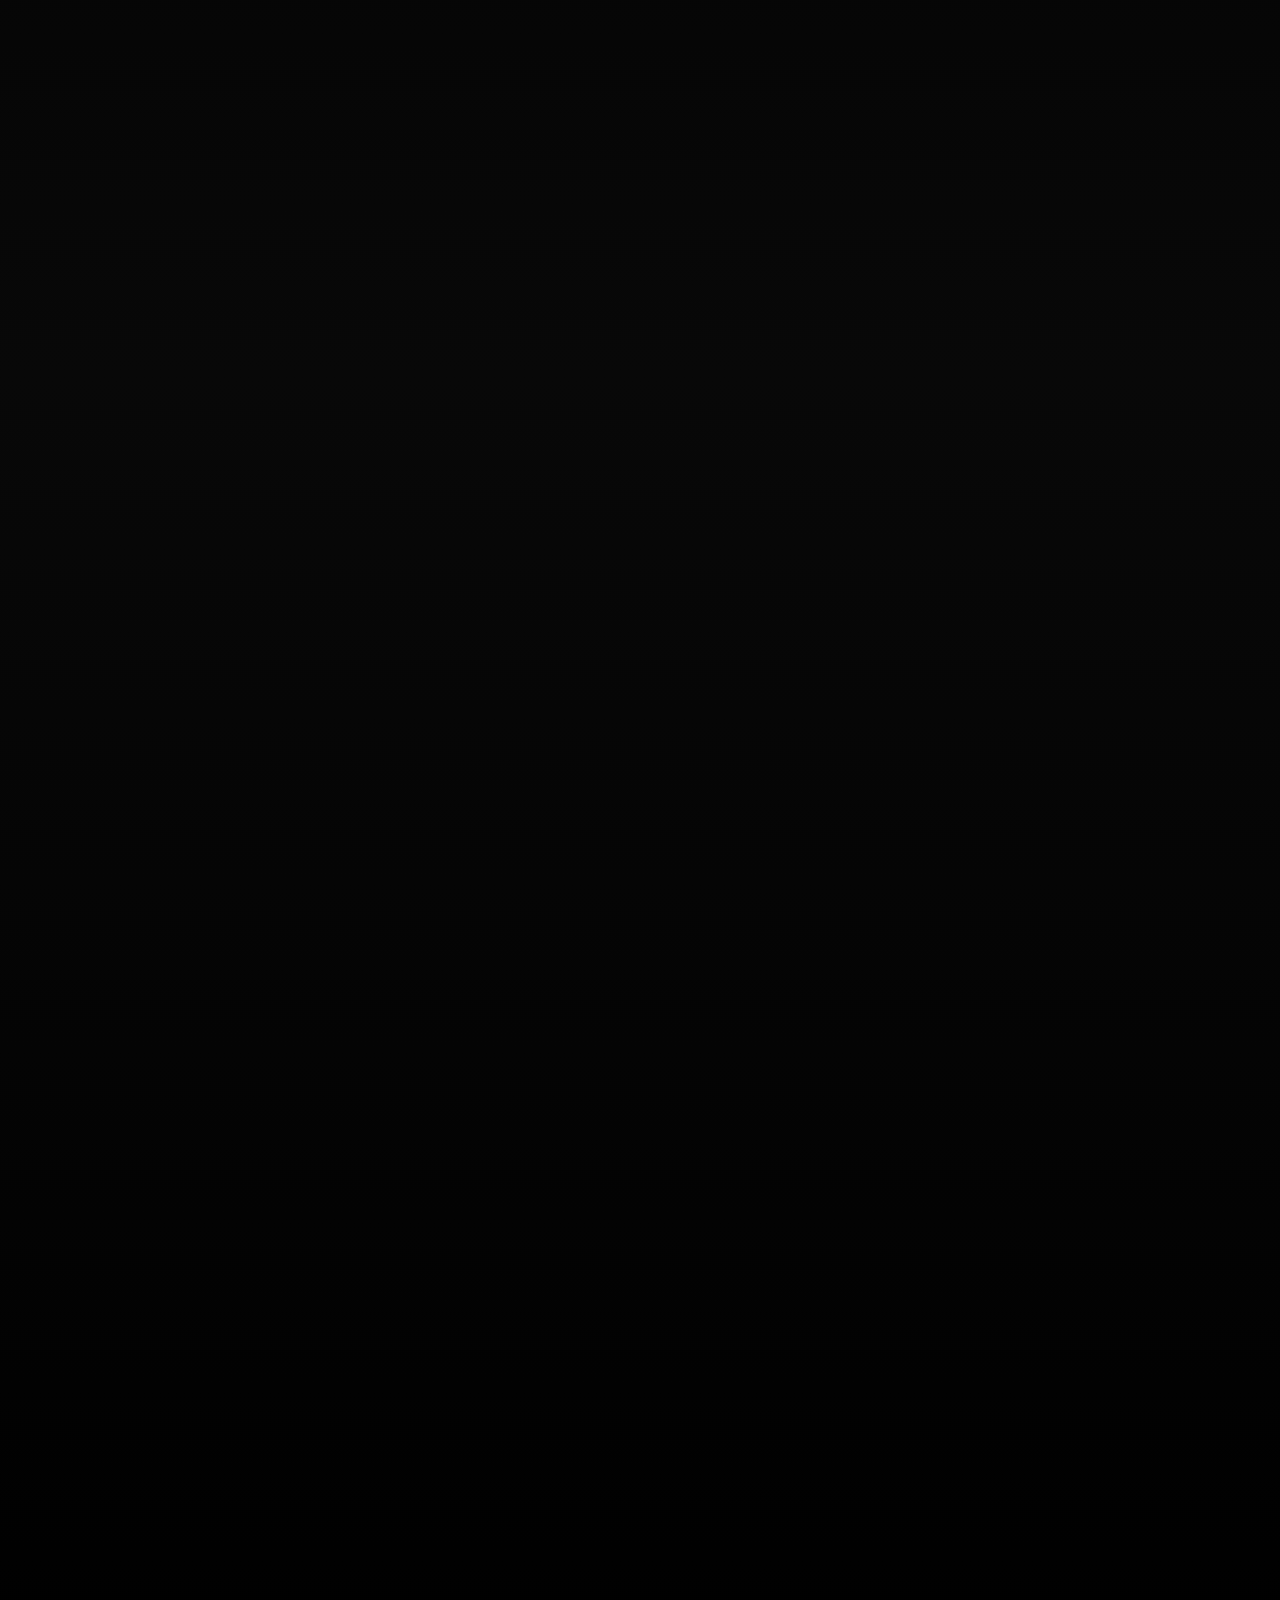
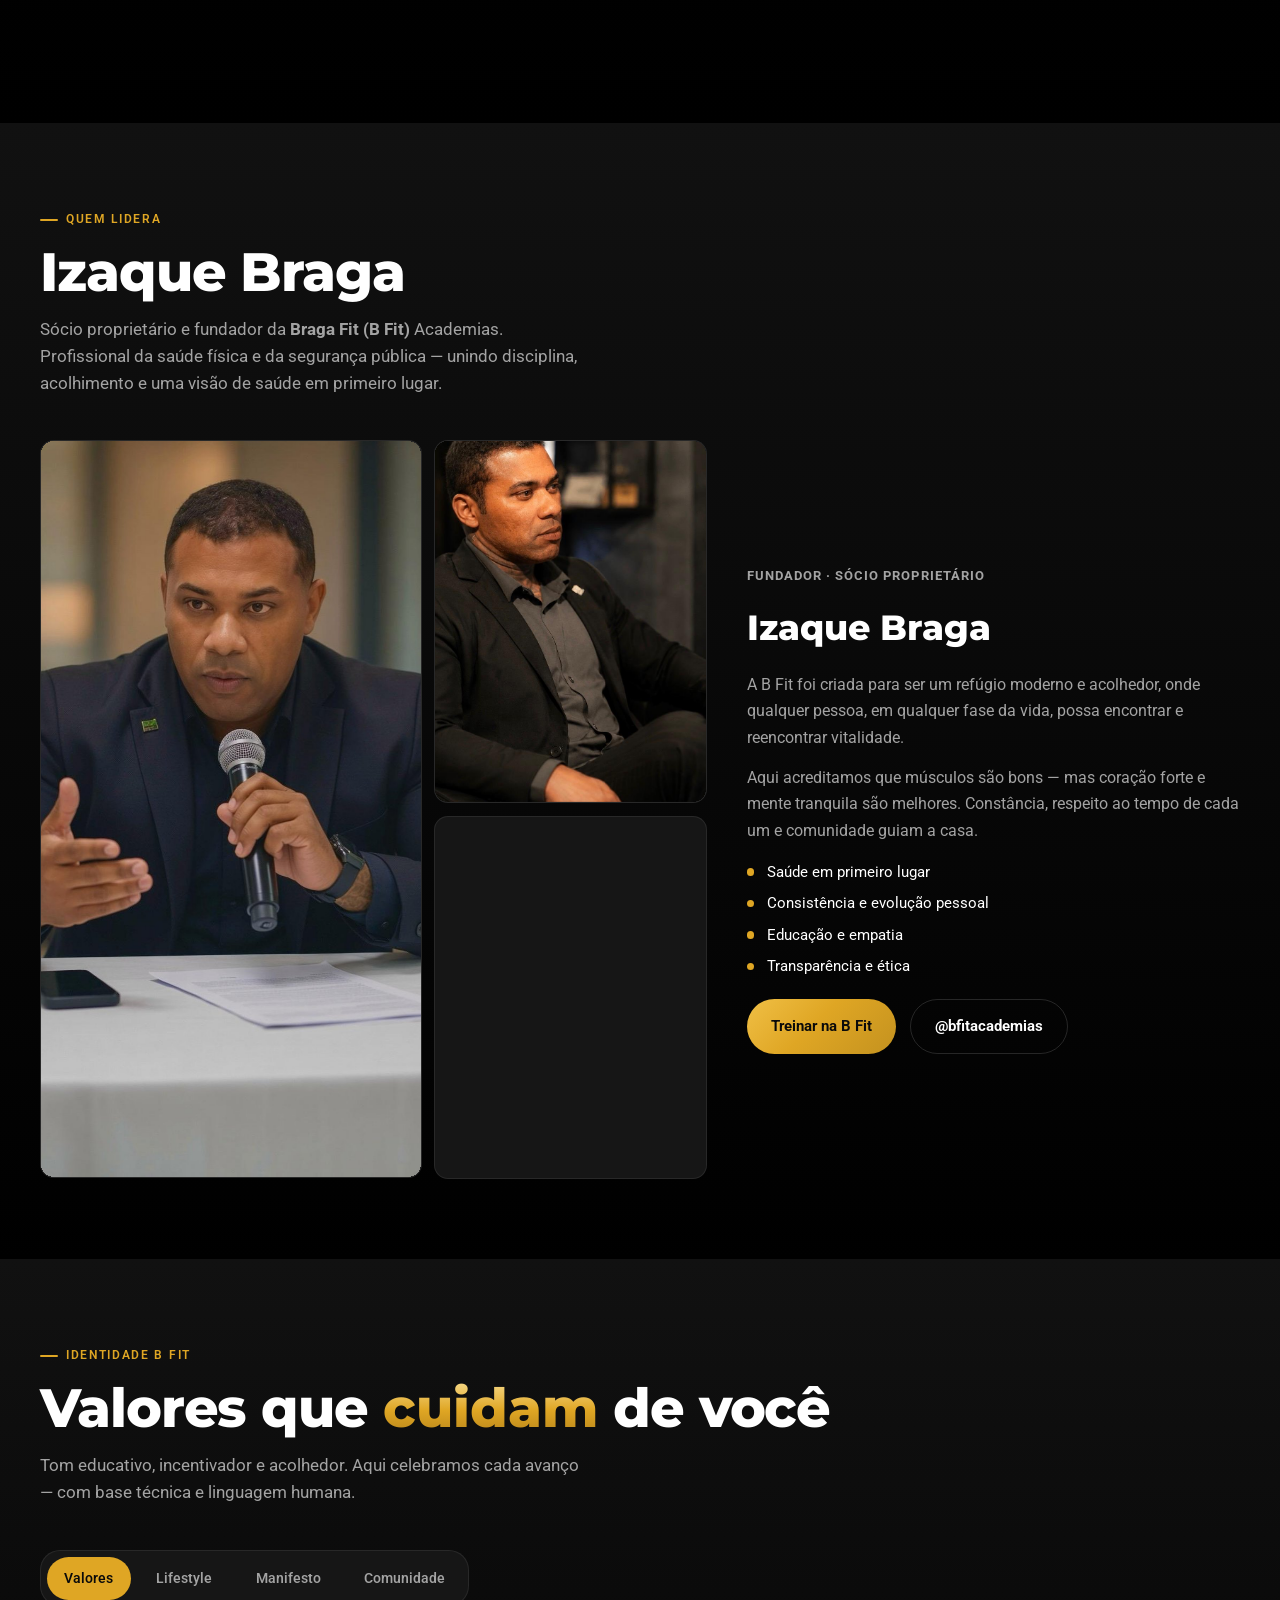
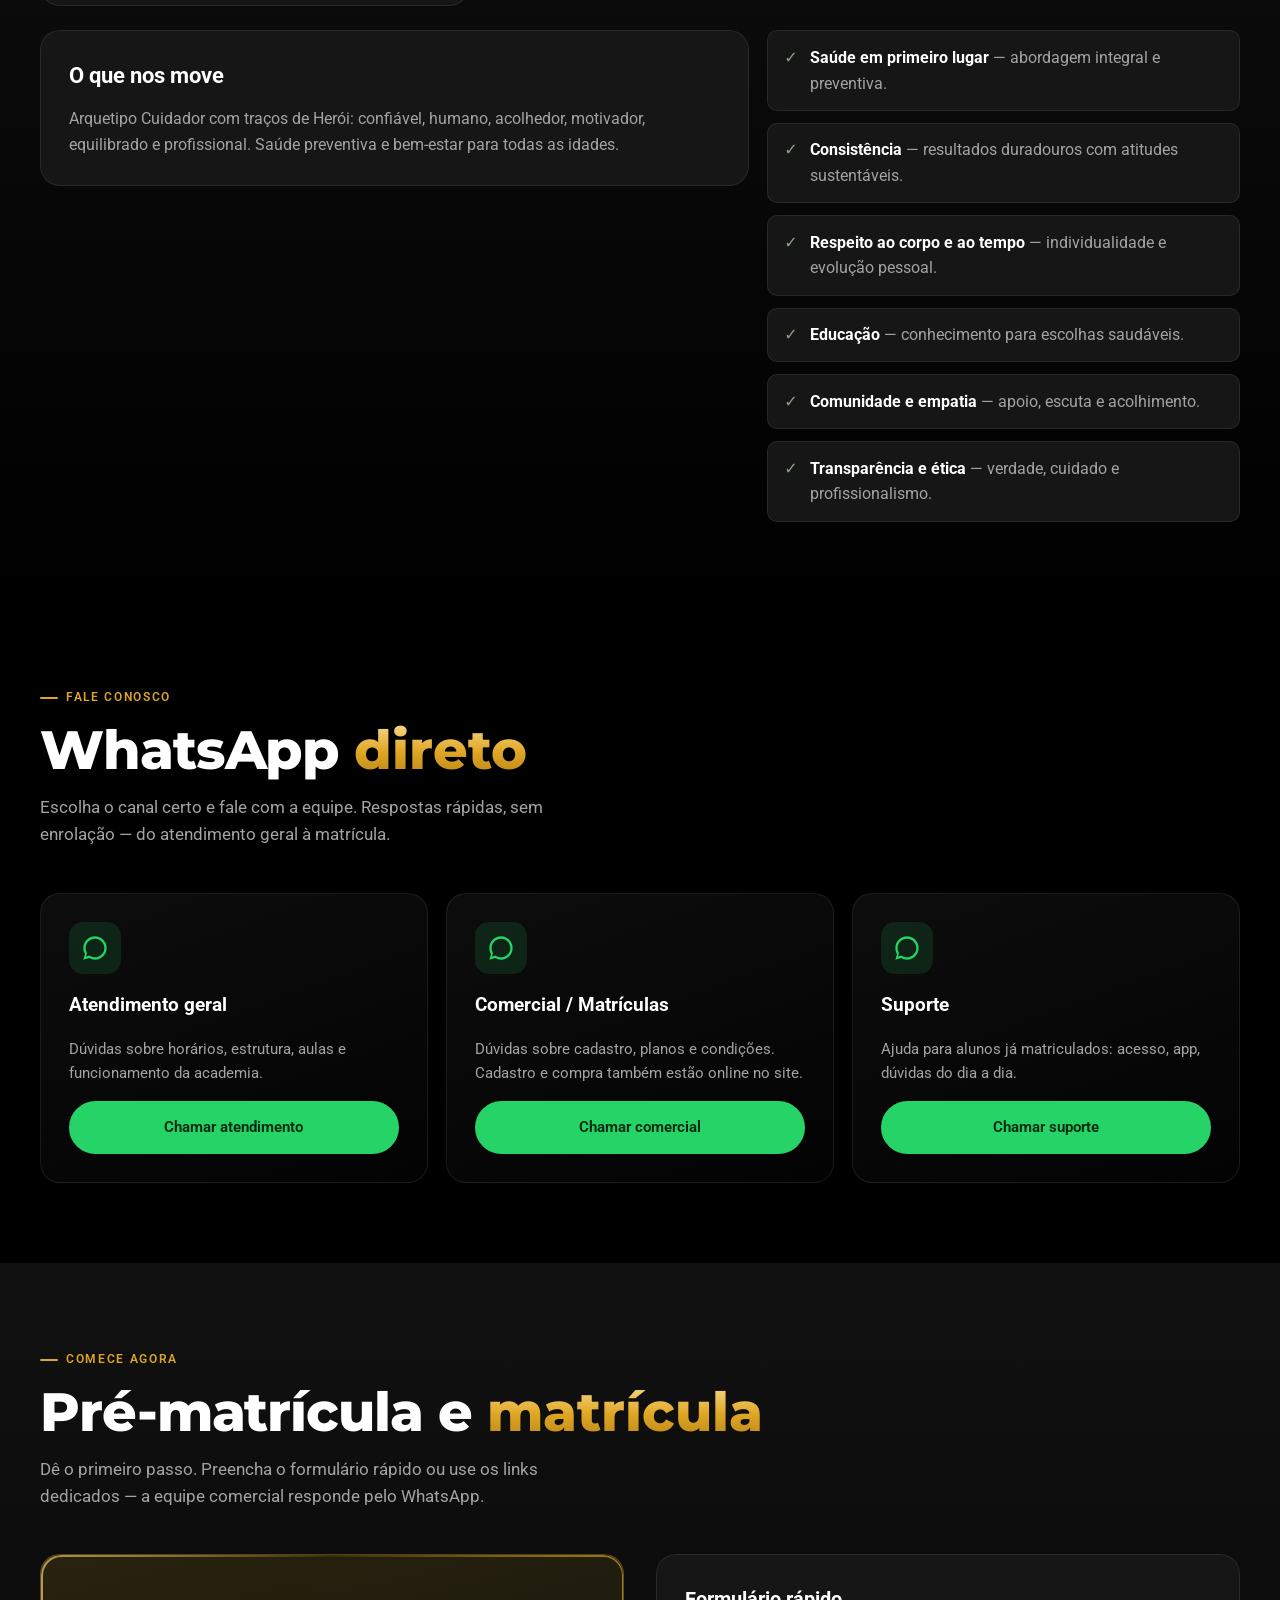
==== commit 4ca087c1: "Área da Equipe (/equipe/): hub com Aprendizado, Escala e Eu na equipe; links Equipe apontam para o h" ====
--- a/index.html
+++ b/index.html
@@ -120,12 +120,12 @@
         <a class="nav__link" href="#matricula">Matrícula</a>
         <a class="nav__link" href="#parcerias">Parcerias</a>
         <a class="nav__link" href="#clube">Clube</a>
-        <a class="nav__link nav__link--equipe" href="/aprender/" rel="nofollow" title="Área da equipe" style="color:#d4af37;white-space:nowrap;display:inline-flex;align-items:center"><svg aria-hidden="true" width="13" height="13" viewBox="0 0 24 24" fill="none" stroke="currentColor" stroke-width="2.2" stroke-linecap="round" stroke-linejoin="round" style="flex:none;margin-right:4px"><path d="M16 21v-2a4 4 0 0 0-4-4H6a4 4 0 0 0-4 4v2"/><circle cx="9" cy="7" r="4"/><path d="M22 21v-2a4 4 0 0 0-3-3.87"/><path d="M16 3.13a4 4 0 0 1 0 7.75"/></svg>Equipe</a>
+        <a class="nav__link nav__link--equipe" href="/equipe/" rel="nofollow" title="Área da equipe" style="color:#d4af37;white-space:nowrap;display:inline-flex;align-items:center"><svg aria-hidden="true" width="13" height="13" viewBox="0 0 24 24" fill="none" stroke="currentColor" stroke-width="2.2" stroke-linecap="round" stroke-linejoin="round" style="flex:none;margin-right:4px"><path d="M16 21v-2a4 4 0 0 0-4-4H6a4 4 0 0 0-4 4v2"/><circle cx="9" cy="7" r="4"/><path d="M22 21v-2a4 4 0 0 0-3-3.87"/><path d="M16 3.13a4 4 0 0 1 0 7.75"/></svg>Equipe</a>
       </nav>
 
       <a class="btn btn--primary nav__cta" data-magnetic href="#matricula">Matricule-se</a>
 
-      <a class="nav-equipe-m" href="/aprender/" rel="nofollow" aria-label="Área da equipe"><svg aria-hidden="true" width="15" height="15" viewBox="0 0 24 24" fill="none" stroke="currentColor" stroke-width="2.2" stroke-linecap="round" stroke-linejoin="round"><path d="M16 21v-2a4 4 0 0 0-4-4H6a4 4 0 0 0-4 4v2"/><circle cx="9" cy="7" r="4"/><path d="M22 21v-2a4 4 0 0 0-3-3.87"/><path d="M16 3.13a4 4 0 0 1 0 7.75"/></svg>Equipe</a>
+      <a class="nav-equipe-m" href="/equipe/" rel="nofollow" aria-label="Área da equipe"><svg aria-hidden="true" width="15" height="15" viewBox="0 0 24 24" fill="none" stroke="currentColor" stroke-width="2.2" stroke-linecap="round" stroke-linejoin="round"><path d="M16 21v-2a4 4 0 0 0-4-4H6a4 4 0 0 0-4 4v2"/><circle cx="9" cy="7" r="4"/><path d="M22 21v-2a4 4 0 0 0-3-3.87"/><path d="M16 3.13a4 4 0 0 1 0 7.75"/></svg>Equipe</a>
       <style>.nav-equipe-m{display:none}@media (max-width:979px){.nav-equipe-m{display:inline-flex;align-items:center;gap:6px;margin-left:auto;margin-right:10px;padding:8px 13px;border:1px solid rgba(212,175,55,.55);border-radius:999px;color:#d4af37;font-weight:700;font-size:.85rem;text-decoration:none;background:rgba(212,175,55,.08);white-space:nowrap}.nav-equipe-m+.nav-toggle{margin-left:0}}</style>
 
       <button
@@ -159,7 +159,7 @@
       <a class="mobile-nav__link" href="#matricula">Matrícula</a>
       <a class="mobile-nav__link" href="#parcerias">Parcerias</a>
       <a class="mobile-nav__link" href="#clube">Clube de Vantagens</a>
-      <a class="mobile-nav__link mobile-nav__link--equipe" href="/aprender/" rel="nofollow" style="color:#d4af37">👥 Área da Equipe</a>
+      <a class="mobile-nav__link mobile-nav__link--equipe" href="/equipe/" rel="nofollow" style="color:#d4af37">👥 Área da Equipe</a>
     </nav>
     <div class="mobile-nav__actions">
       <a class="btn btn--primary btn--block" href="#matricula">Matricule-se agora</a>
@@ -1253,7 +1253,7 @@
         </div>
       </div>
       <div class="footer__bottom">
-        <p>© <span id="year">2026</span> Academia BFIT. Todos os direitos reservados. <a href="/aprender/" rel="nofollow" style="opacity:.55;margin-left:.6rem;font-size:.85em;text-decoration:underline;text-underline-offset:3px">Equipe</a></p>
+        <p>© <span id="year">2026</span> Academia BFIT. Todos os direitos reservados. <a href="/equipe/" rel="nofollow" style="opacity:.55;margin-left:.6rem;font-size:.85em;text-decoration:underline;text-underline-offset:3px">Equipe</a></p>
         <div class="socials">
           <a href="https://instagram.com/bfitacademias" target="_blank" rel="noopener noreferrer" aria-label="Instagram BFIT">
             <svg width="18" height="18" viewBox="0 0 24 24" fill="currentColor" aria-hidden="true"><path d="M12 2.2c3.2 0 3.6 0 4.9.1 1.2.1 1.9.2 2.3.4.6.2 1 .5 1.5 1 .4.4.7.9 1 1.5.2.4.4 1.1.4 2.3.1 1.3.1 1.7.1 4.9s0 3.6-.1 4.9c-.1 1.2-.2 1.9-.4 2.3-.2.6-.5 1-1 1.5-.4.4-.9.7-1.5 1-.4.2-1.1.4-2.3.4-1.3.1-1.7.1-4.9.1s-3.6 0-4.9-.1c-1.2-.1-1.9-.2-2.3-.4-.6-.2-1-.5-1.5-1-.4-.4-.7-.9-1-1.5-.2-.4-.4-1.1-.4-2.3C2.2 15.6 2.2 15.2 2.2 12s0-3.6.1-4.9c.1-1.2.2-1.9.4-2.3.2-.6.5-1 1-1.5.4-.4.9-.7 1.5-1 .4-.2 1.1-.4 2.3-.4C8.4 2.2 8.8 2.2 12 2.2m0-2.2C8.7 0 8.3 0 7 0 5.7.1 4.8.3 4 .6c-.9.3-1.6.8-2.3 1.5C1 2.8.5 3.5.2 4.4.3 5.2.1 6.1 0 7.4 0 8.7 0 9.1 0 12s0 3.3.1 4.6c.1 1.3.3 2.2.6 3 .3.9.8 1.6 1.5 2.3.7.7 1.4 1.2 2.3 1.5.8.3 1.7.5 3 .6C8.3 24 8.7 24 12 24s3.3 0 4.6-.1c1.3-.1 2.2-.3 3-.6.9-.3 1.6-.8 2.3-1.5.7-.7 1.2-1.4 1.5-2.3.3-.8.5-1.7.6-3 .1-1.3.1-1.7.1-4.6s0-3.3-.1-4.6c-.1-1.3-.3-2.2-.6-3-.3-.9-.8-1.6-1.5-2.3C20.2.5 19.5 0 18.6.2c-.8-.3-1.7-.5-3-.6C15.3 0 14.9 0 12 0z"/><path d="M12 5.8A6.2 6.2 0 1 0 12 18.2 6.2 6.2 0 1 0 12 5.8zm0 10.2a4 4 0 1 1 0-8 4 4 0 0 1 0 8zM18.4 4.6a1.4 1.4 0 1 0 0 2.9 1.4 1.4 0 0 0 0-2.9z"/></svg>
